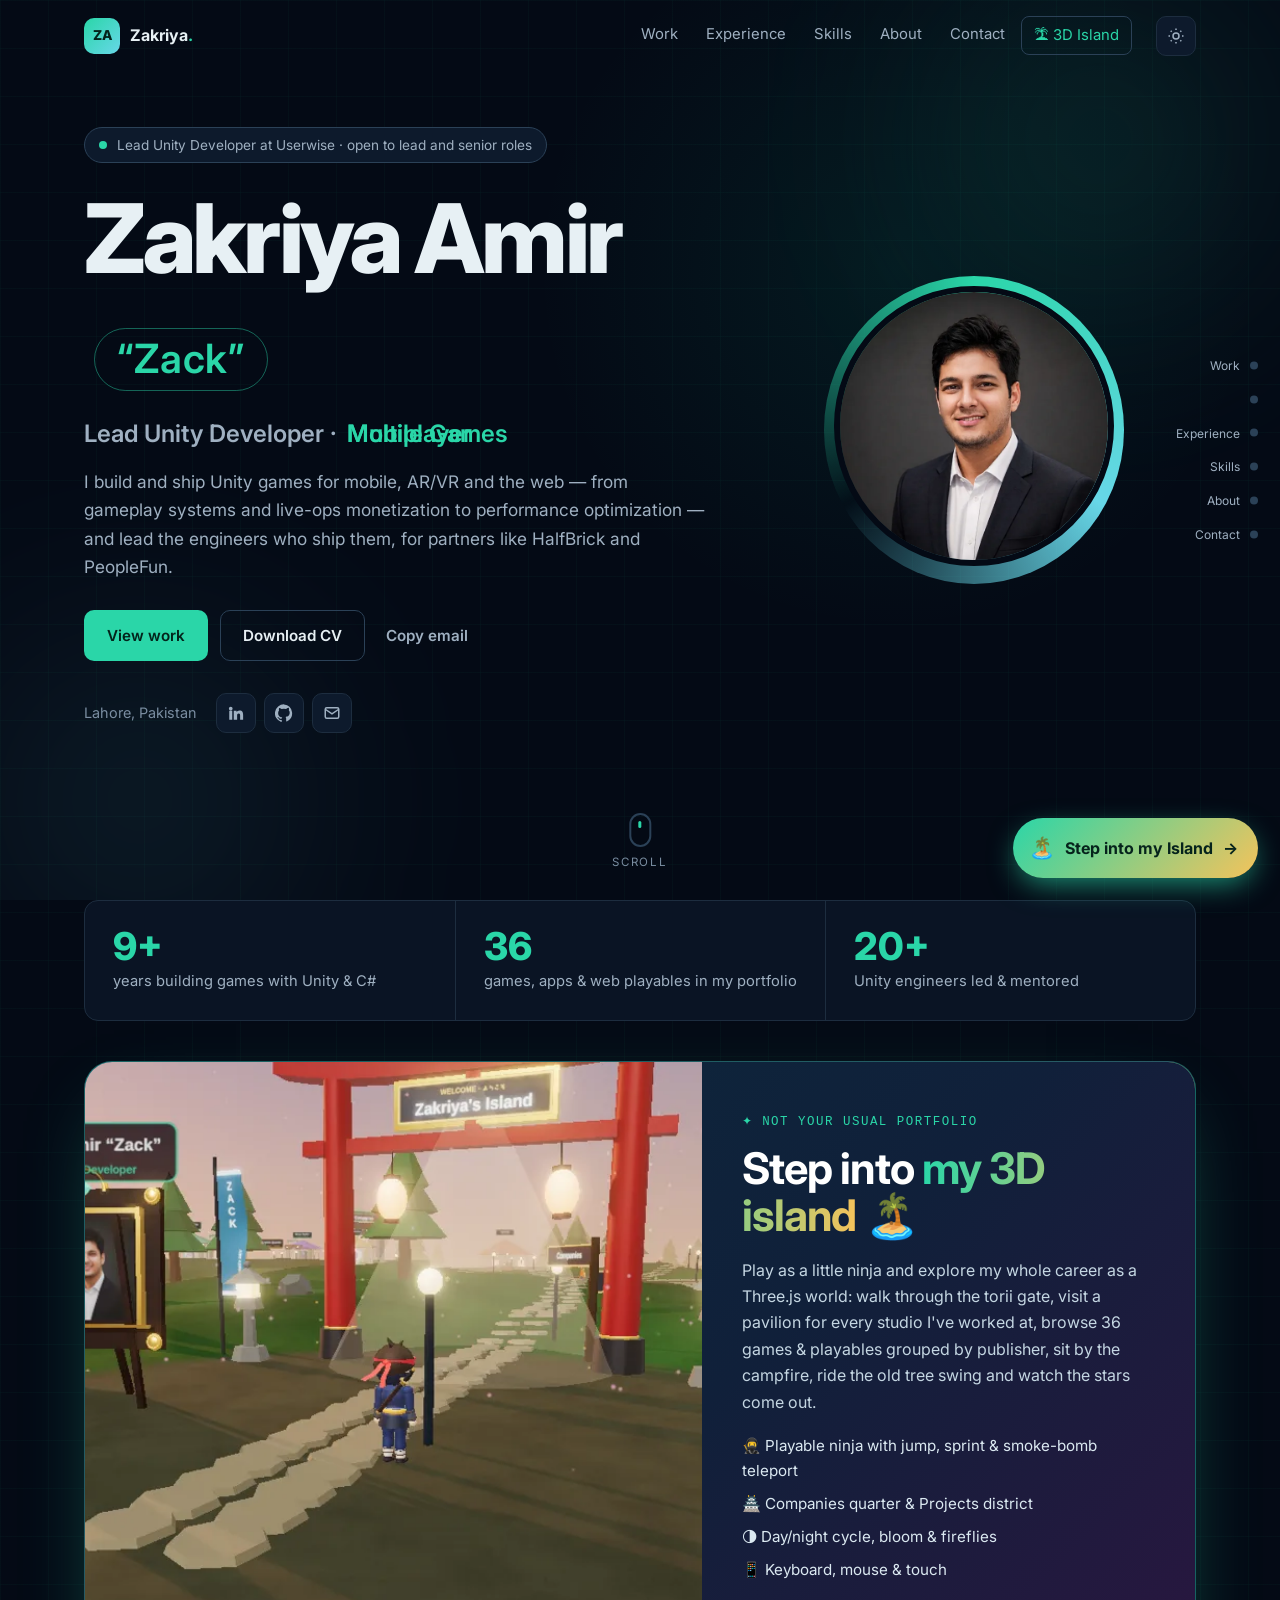
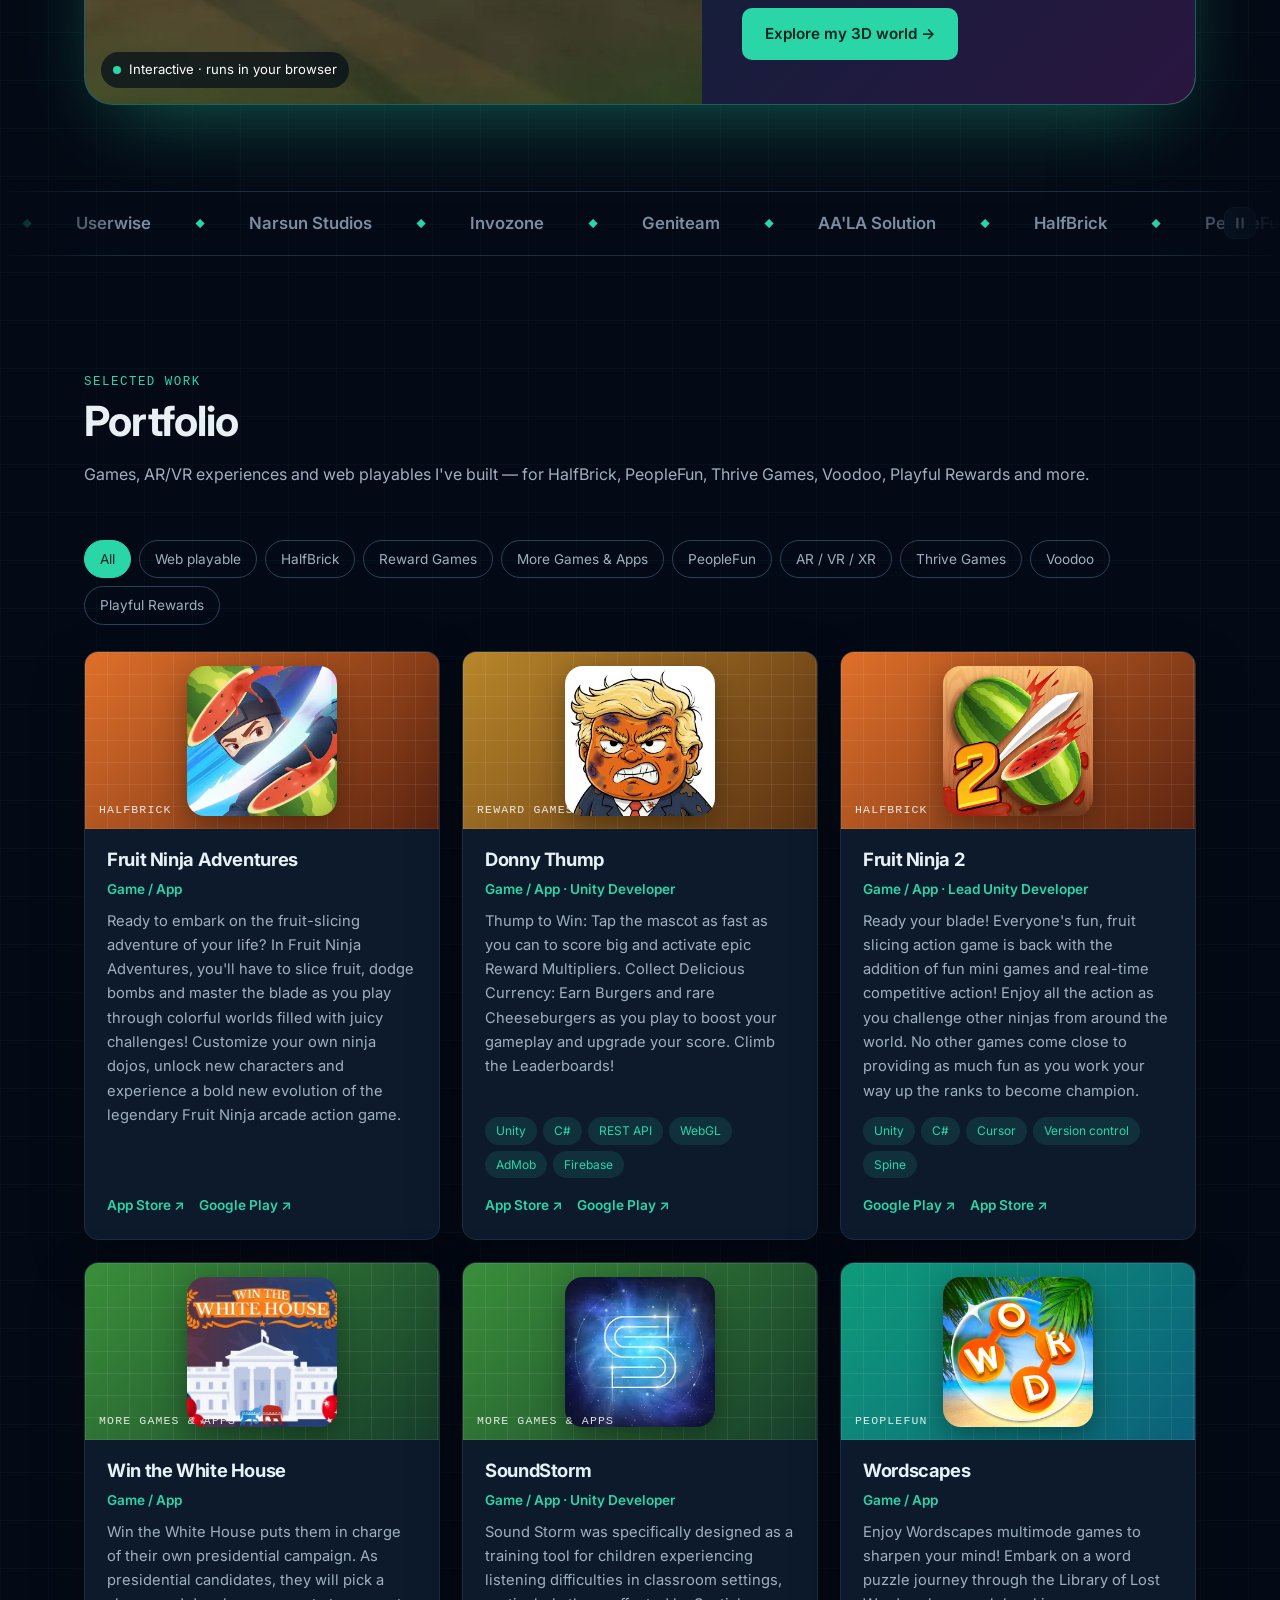
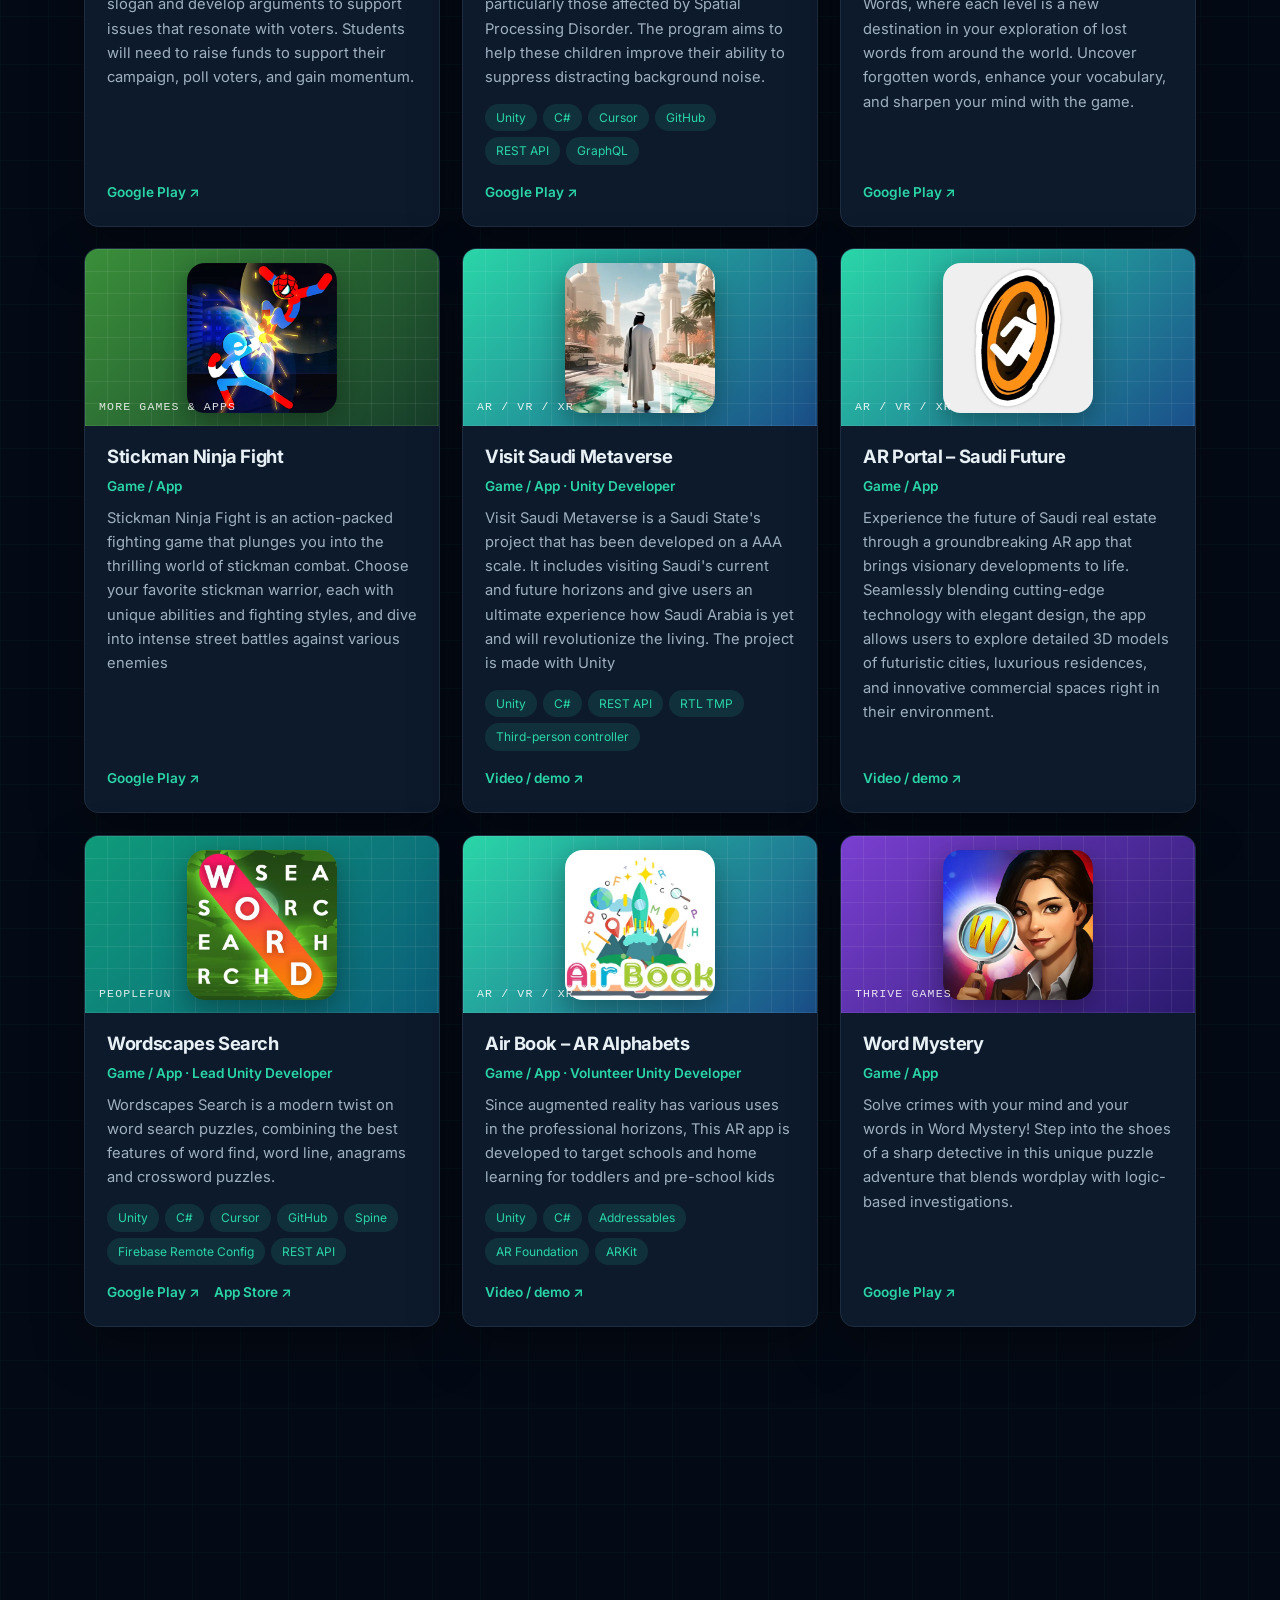
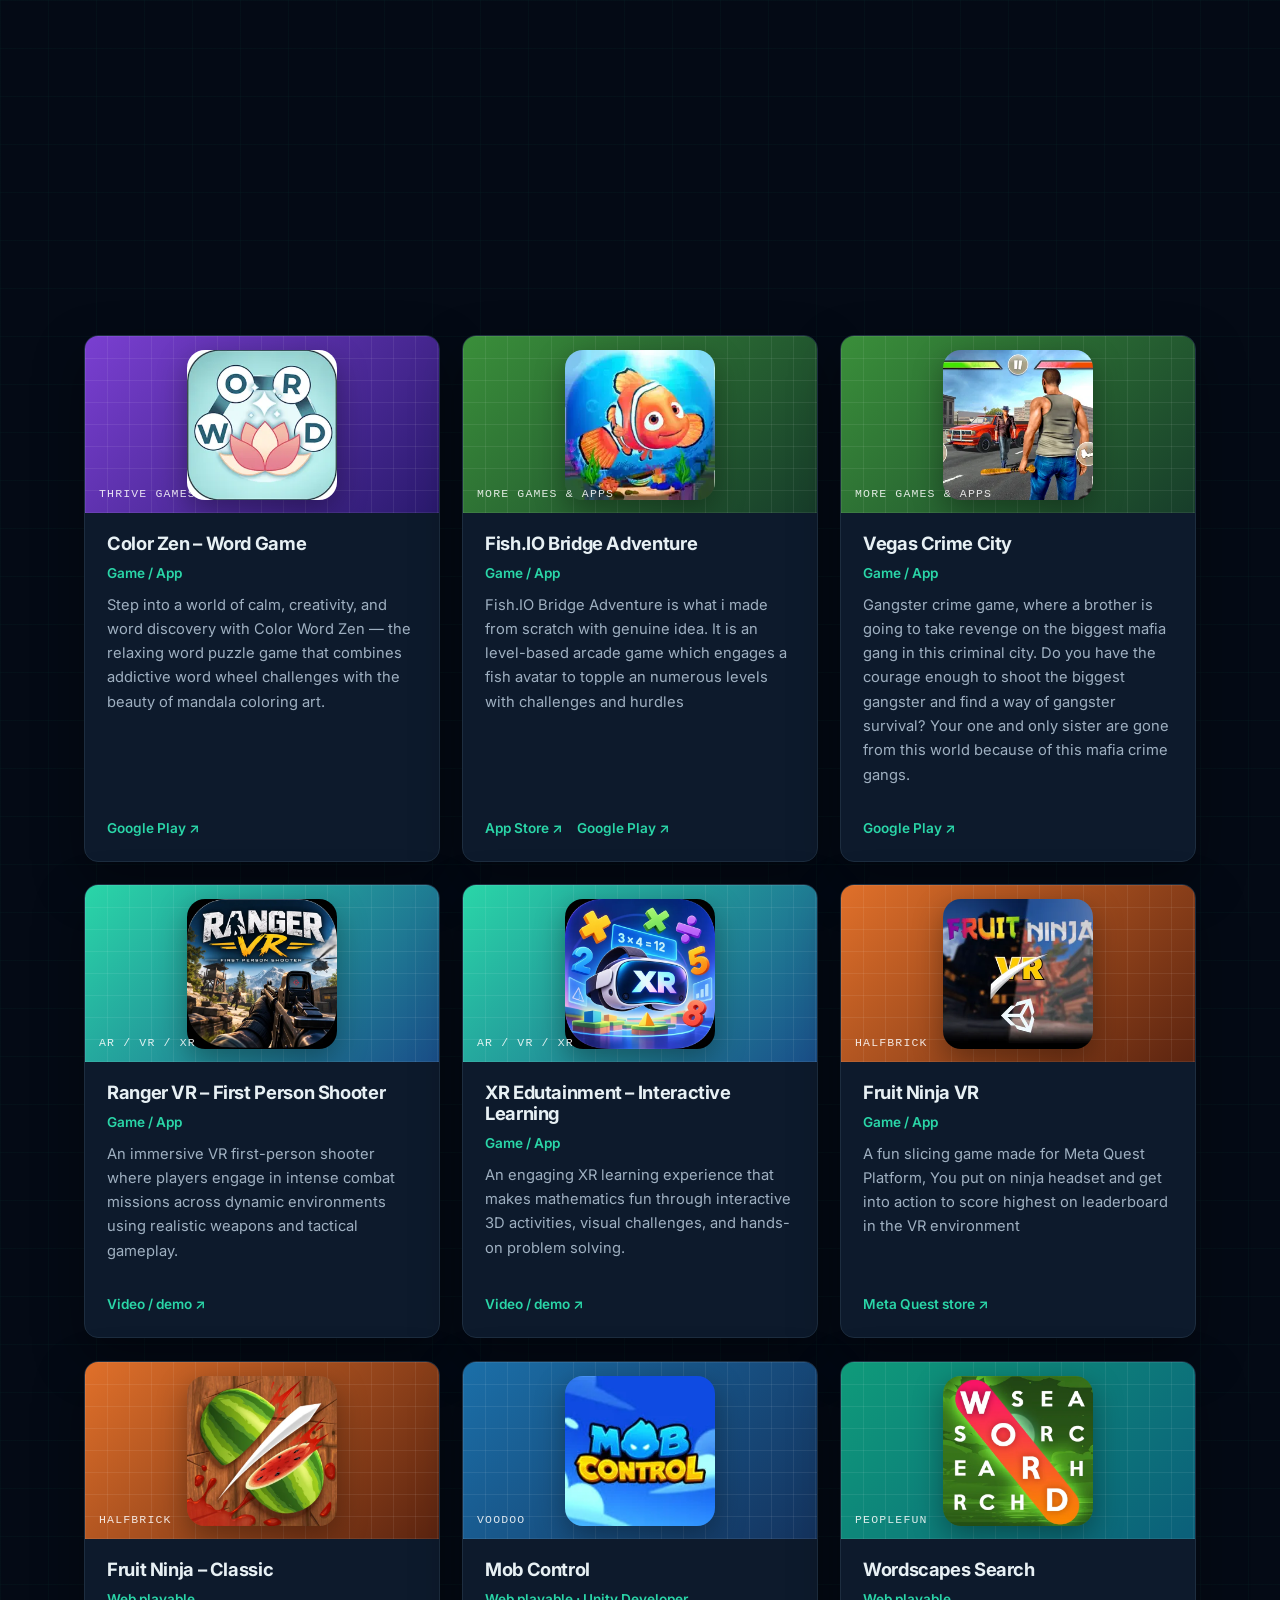
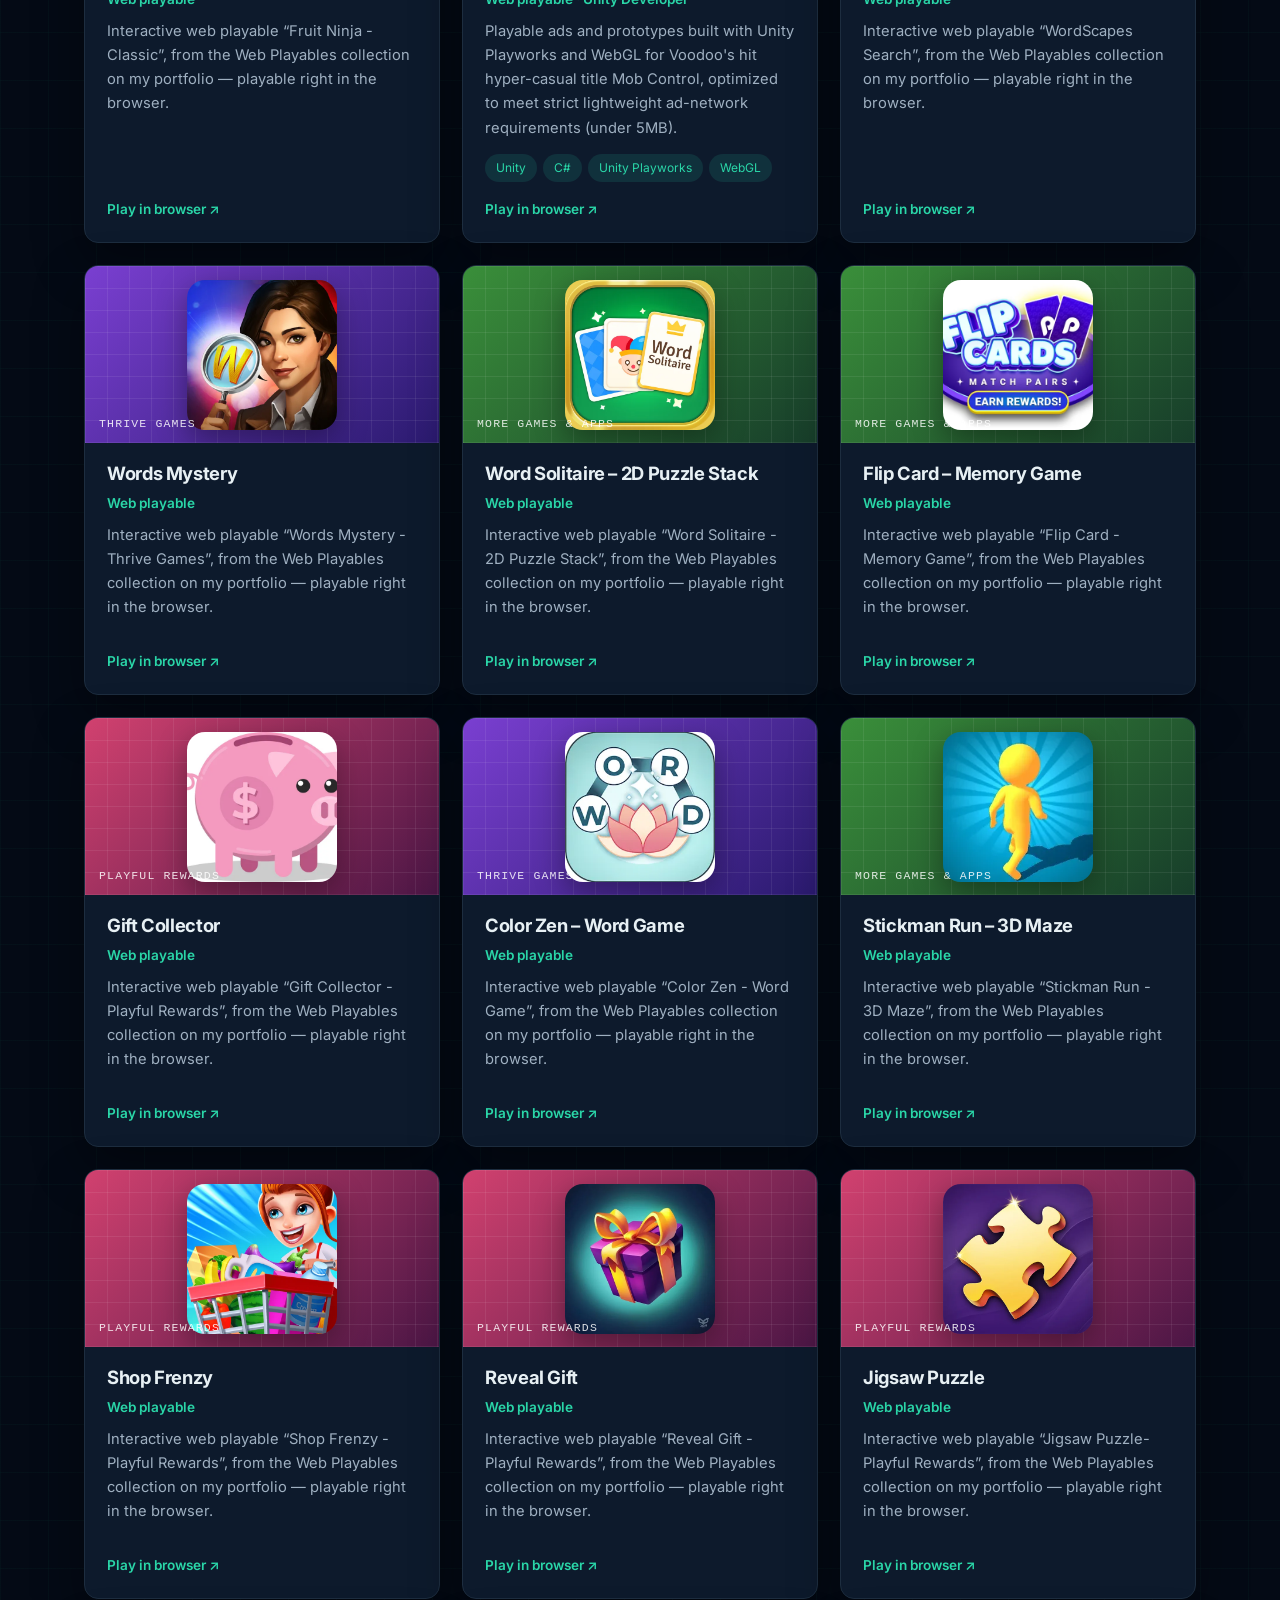
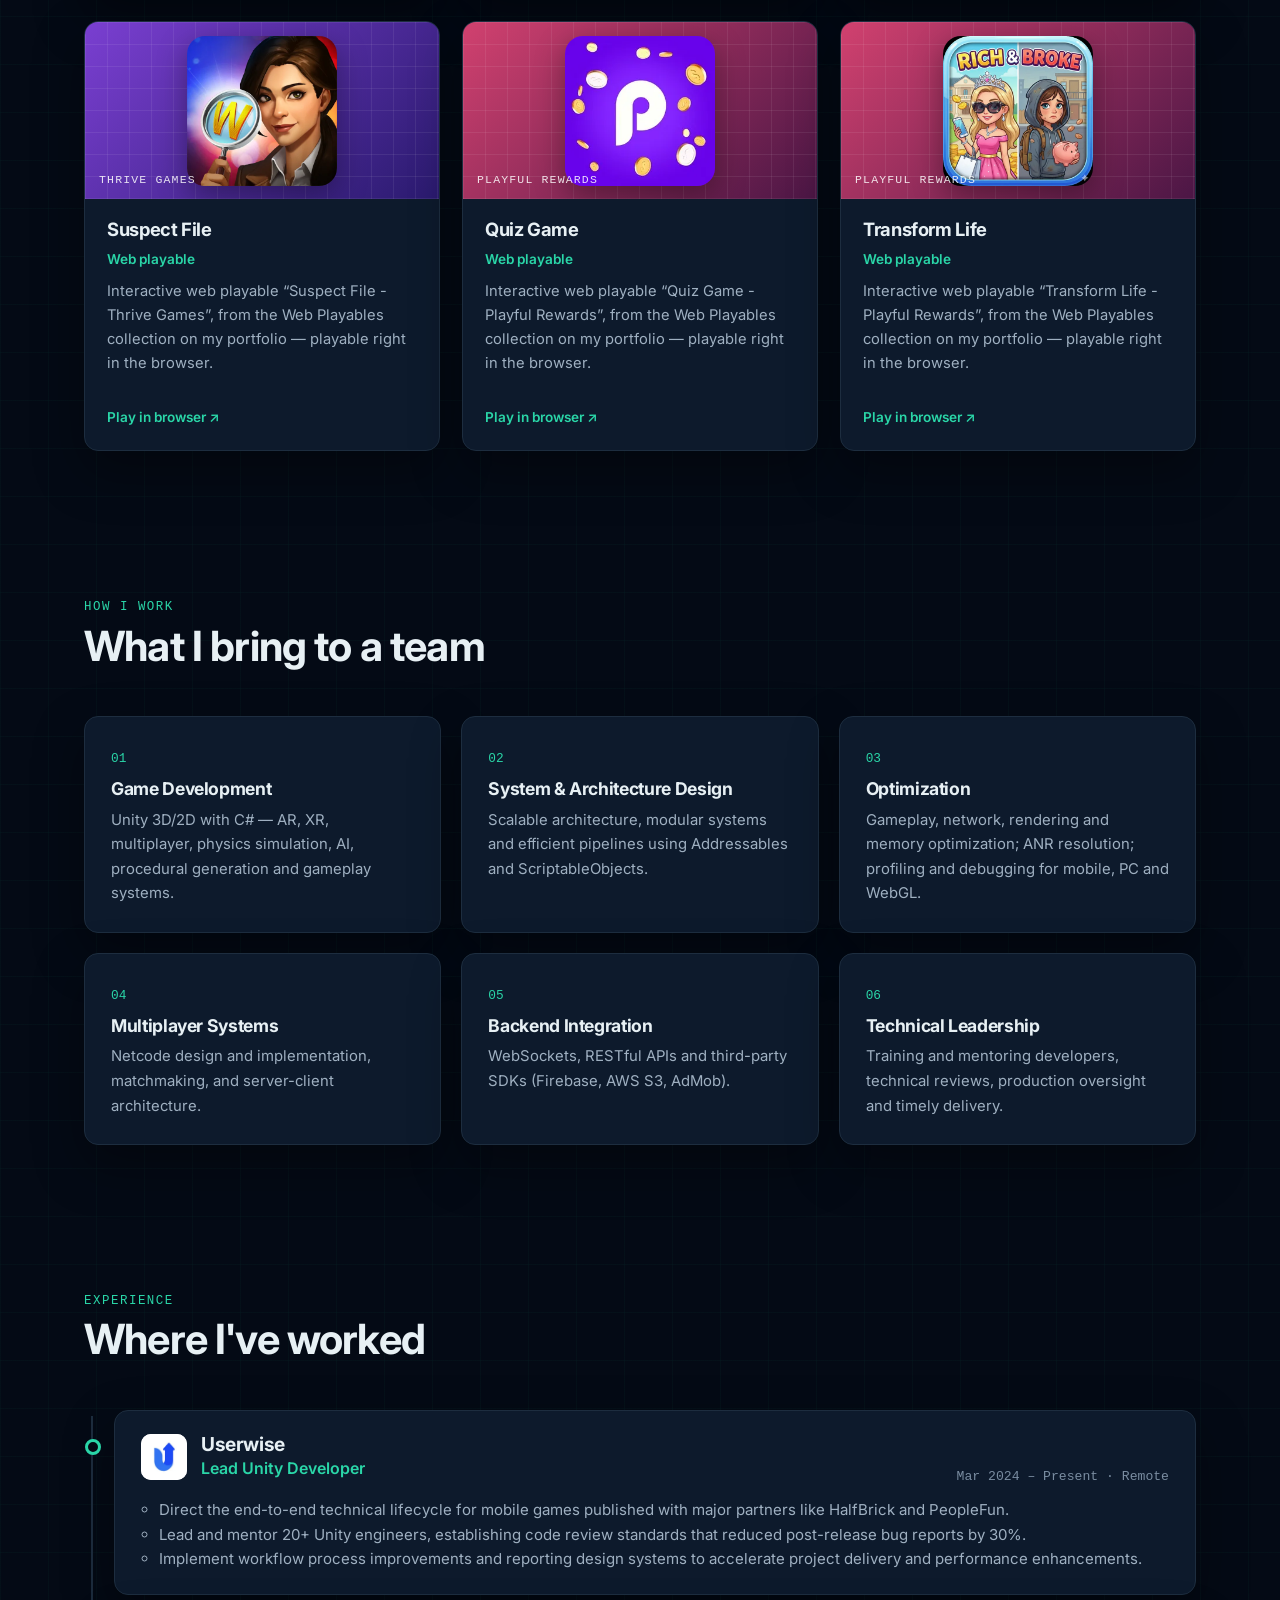
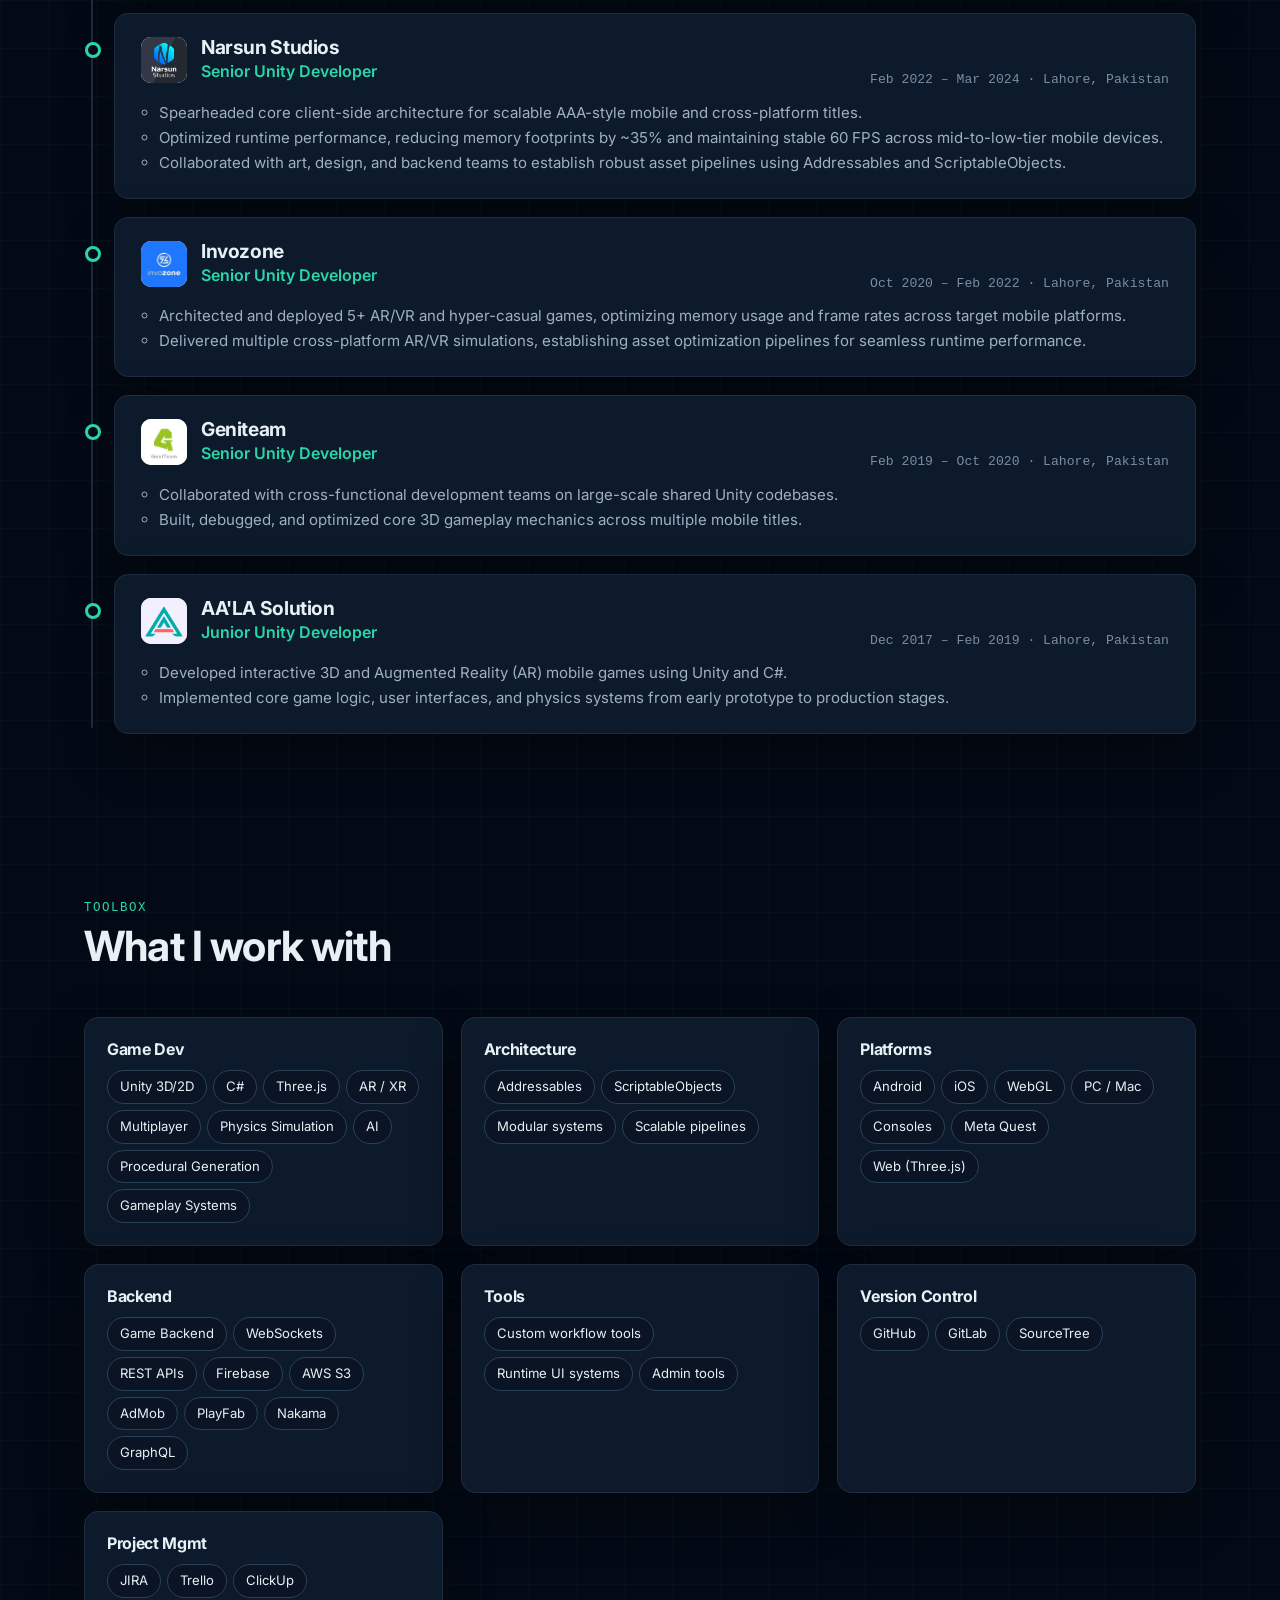
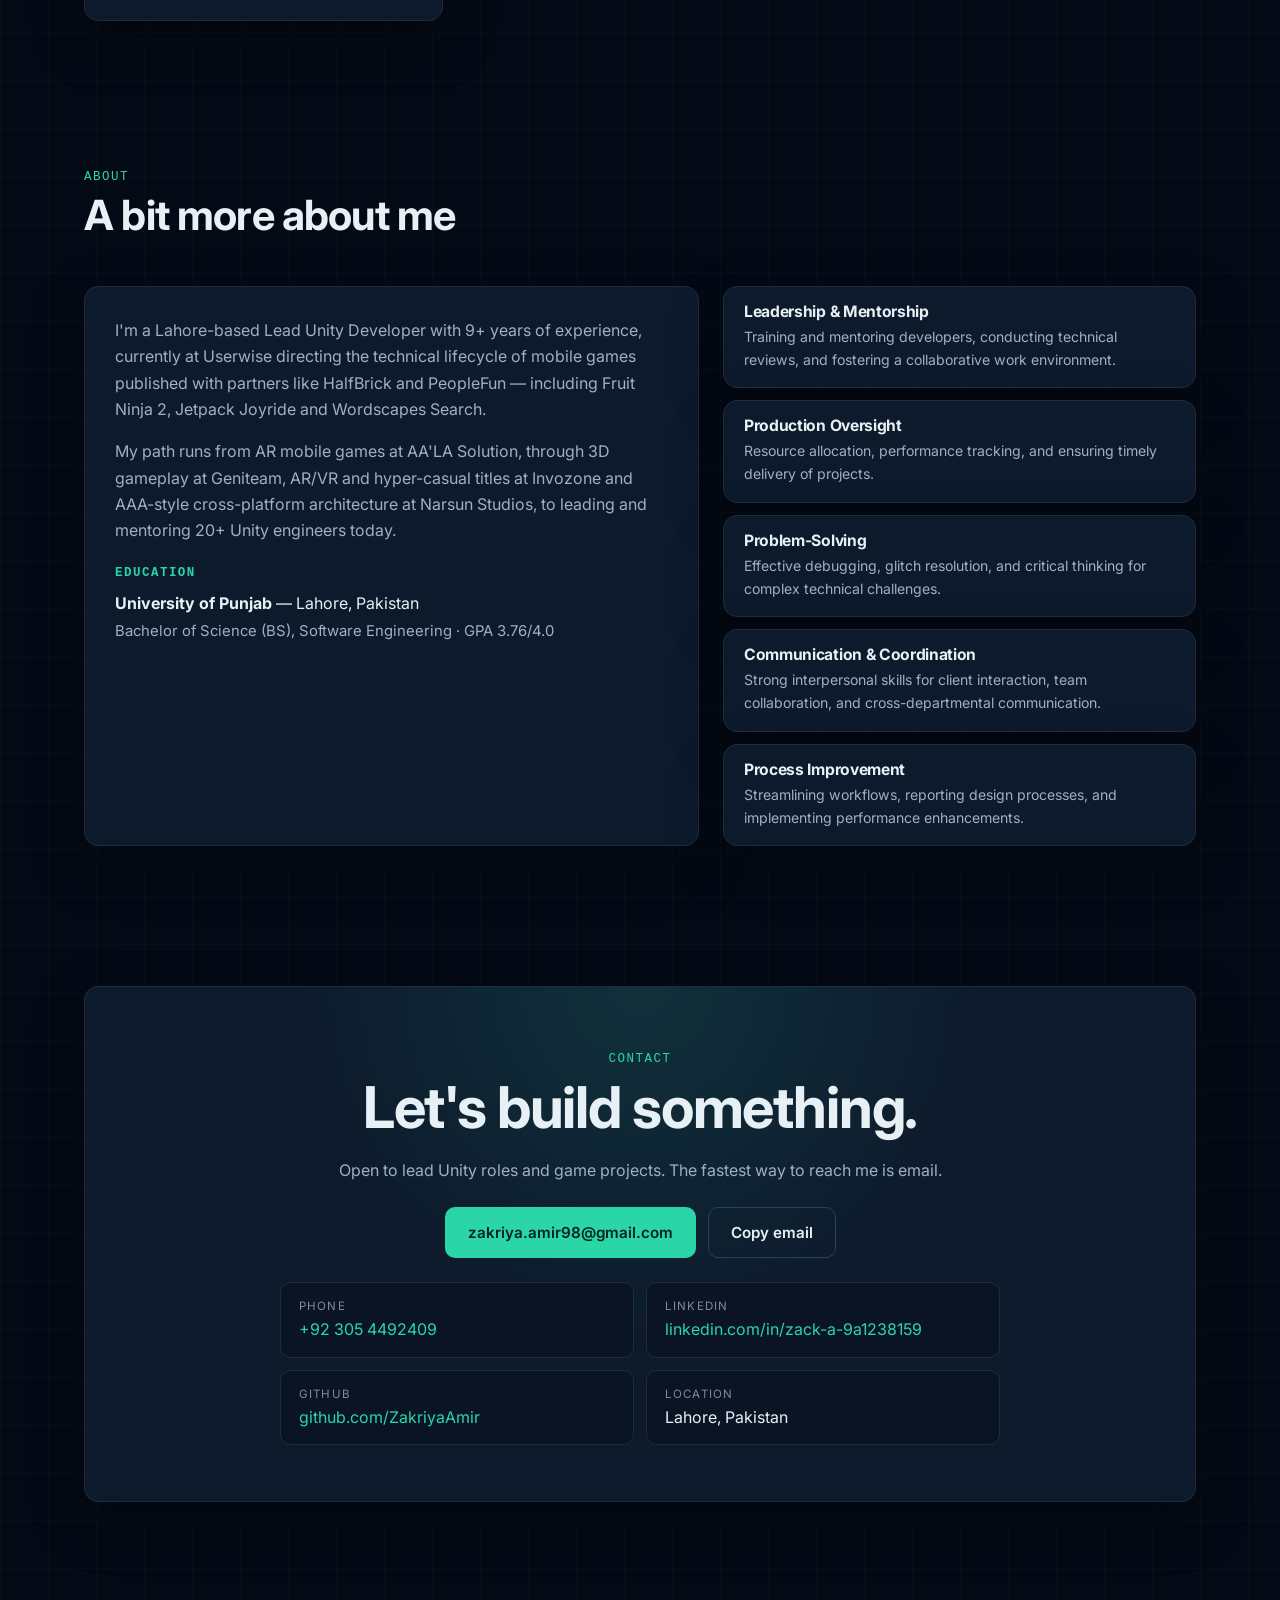
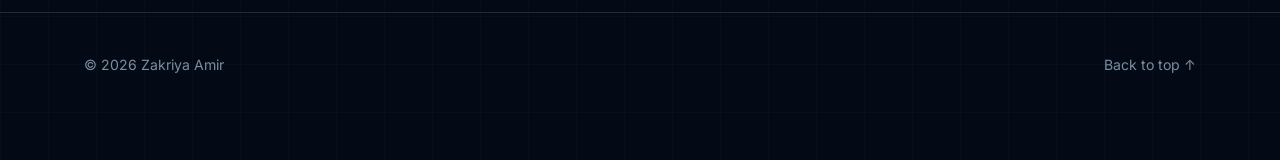
==== index.html @ a96f88ae "Deploy site build (a8aa41a)" ====
<!doctype html>
<html lang="en">
<head>
<meta charset="utf-8"><meta name="viewport" content="width=device-width,initial-scale=1">
<title>Zakriya Amir (Zack) — Lead Unity Developer</title>
<meta name="description" content="Zakriya Amir, Lahore-based Lead Unity Developer with 9+ years building mobile, AR/VR, multiplayer and WebGL games.">
<script>(function(){var t=localStorage.getItem('theme');if(t)document.documentElement.dataset.theme=t;})();</script>
<link rel="preconnect" href="https://fonts.googleapis.com"><link href="https://fonts.googleapis.com/css2?family=Inter:wght@400;500;600;700;800&display=swap" rel="stylesheet">
<link rel="stylesheet" href="css/style.css">
</head>
<body>
<header class="site-header" id="siteHeader">
 <div class="container header-inner">
  <a class="logo" href="#top"><span class="logo-mark">ZA</span><span class="logo-name">Zakriya<span class="logo-dot">.</span></span></a>
  <nav class="site-nav" id="siteNav">
   <a href="#work" data-section="work">Work</a><a href="#experience" data-section="experience">Experience</a><a href="#skills" data-section="skills">Skills</a><a href="#about" data-section="about">About</a><a href="#contact" data-section="contact">Contact</a><a href="world/" class="nav-world">🏝 3D Island</a>
  </nav>
  <div class="header-actions">
   <button class="icon-btn" id="themeToggle" aria-label="Switch light/dark theme"><svg class="icon-sun" viewBox="0 0 24 24" fill="none" stroke="currentColor" stroke-width="2"><circle cx="12" cy="12" r="4"/><path d="M12 2v2M12 20v2M4.9 4.9l1.4 1.4M17.7 17.7l1.4 1.4M2 12h2M20 12h2M4.9 19.1l1.4-1.4M17.7 6.3l1.4-1.4"/></svg><svg class="icon-moon" viewBox="0 0 24 24" fill="none" stroke="currentColor" stroke-width="2"><path d="M21 12.8A9 9 0 1 1 11.2 3a7 7 0 0 0 9.8 9.8z"/></svg></button>
   <button class="icon-btn nav-toggle" id="navToggle" aria-label="Open menu" aria-expanded="false"><svg viewBox="0 0 24 24" fill="none" stroke="currentColor" stroke-width="2"><path d="M4 7h16M4 12h16M4 17h16"/></svg></button>
  </div>
 </div>
 <div class="read-progress" id="readProgress"></div>
</header>

<nav class="section-rail" aria-label="Sections"><ol>
 <li><a href="#work"><span class="rail-label">Work</span></a></li><li><a href="#approach"><span class="rail-label">What I bring</span></a></li><li><a href="#experience"><span class="rail-label">Experience</span></a></li><li><a href="#skills"><span class="rail-label">Skills</span></a></li><li><a href="#about"><span class="rail-label">About</span></a></li><li><a href="#contact"><span class="rail-label">Contact</span></a></li>
</ol></nav>

<div class="announce" id="announce" hidden></div>
<main id="top">
<section class="hero" id="hero">
 <div class="hero-aurora"><span></span><span></span></div>
 <div class="container hero-grid">
  <div class="hero-copy">
   <span class="status enter" style="--i:0"><span class="status-dot"></span><span id="badgeText">Lead Unity Developer at Userwise · open to lead and senior roles</span></span>
   <h1><span class="word enter" style="--i:1">Zakriya</span> <span class="word enter" style="--i:2">Amir</span> <span class="aka enter" style="--i:3" title="Friends call me Zack">“Zack”</span></h1>
   <p class="headline enter" style="--i:3">Lead Unity Developer · <span class="rotator" id="rotator"><span>Mobile Games</span><span>AR / VR</span><span>Multiplayer</span><span>WebGL</span></span></p>
   <p class="tagline enter" style="--i:4">I build and ship Unity games for mobile, AR/VR and the web — from gameplay systems and live-ops monetization to performance optimization — and lead the engineers who ship them, for partners like HalfBrick and PeopleFun.</p>
   <div class="hero-actions enter" style="--i:5">
    <a class="btn btn-primary" href="#work">View work</a>
    <a class="btn btn-ghost" href="assets/Zakriya-Amir-Resume.pdf" target="_blank">Download CV</a>
    <button class="btn btn-link copy-btn" data-copy="zakriya.amir98@gmail.com"><span data-copy-label>Copy email</span></button>
   </div>
   <div class="hero-meta enter" style="--i:6">
    <span class="hero-loc">Lahore, Pakistan</span>
    <ul class="socials">
     <li><a class="icon-btn" href="https://www.linkedin.com/in/zack-a-9a1238159/" target="_blank" rel="noopener" aria-label="LinkedIn"><svg viewBox="0 0 24 24" fill="currentColor"><path d="M4.98 3.5a2.5 2.5 0 1 1 0 5 2.5 2.5 0 0 1 0-5zM3 9h4v12H3zM9 9h3.8v1.7h.1c.5-1 1.8-2 3.8-2 4 0 4.8 2.6 4.8 6V21h-4v-5.5c0-1.3 0-3-1.9-3s-2.1 1.4-2.1 2.9V21H9z"/></svg></a></li>
     <li><a class="icon-btn" href="https://github.com/ZakriyaAmir" target="_blank" rel="noopener" aria-label="GitHub"><svg viewBox="0 0 24 24" fill="currentColor"><path d="M12 .5a12 12 0 0 0-3.8 23.4c.6.1.8-.3.8-.6v-2c-3.3.7-4-1.6-4-1.6-.6-1.4-1.4-1.8-1.4-1.8-1-.7.1-.7.1-.7 1.2.1 1.8 1.2 1.8 1.2 1 1.8 2.8 1.3 3.5 1 .1-.8.4-1.3.7-1.6-2.7-.3-5.5-1.3-5.5-5.9 0-1.3.5-2.4 1.2-3.2-.1-.3-.5-1.5.1-3.2 0 0 1-.3 3.3 1.2a11.5 11.5 0 0 1 6 0C17.3 4.7 18.3 5 18.3 5c.7 1.7.2 2.9.1 3.2.8.8 1.2 1.9 1.2 3.2 0 4.6-2.8 5.6-5.5 5.9.4.4.8 1.1.8 2.2v3.3c0 .3.2.7.8.6A12 12 0 0 0 12 .5z"/></svg></a></li>
     <li><a class="icon-btn" href="mailto:zakriya.amir98@gmail.com" aria-label="Email"><svg viewBox="0 0 24 24" fill="none" stroke="currentColor" stroke-width="2"><rect x="3" y="5" width="18" height="14" rx="2"/><path d="m3 7 9 6 9-6"/></svg></a></li>
    </ul>
   </div>
  </div>
  <div class="hero-side enter" style="--i:2">
   <div class="avatar-wrap" id="avatarWrap">
    <img class="avatar" src="assets/img/profile.webp" alt="Portrait of Zakriya Amir" width="280" height="280" fetchpriority="high">
   </div>
  </div>
 </div>
 <a class="scroll-cue" href="#work"><span class="scroll-cue-mouse"><span></span></span><span class="scroll-cue-text">Scroll</span></a>
</section>

<div class="container"><ul class="proof reveal">
 <li class="proof-item"><strong data-count="9" data-suffix="+">9+</strong><span>years building games with Unity &amp; C#</span></li>
 <li class="proof-item"><strong data-count="36">36</strong><span>games, apps &amp; web playables in my portfolio</span></li>
 <li class="proof-item"><strong data-count="20" data-suffix="+">20+</strong><span>Unity engineers led &amp; mentored</span></li>
</ul></div>

<section class="section world-promo" id="island" data-sec="island">
 <div class="container">
  <a class="world-card reveal" href="world/" aria-label="Enter my interactive 3D island">
   <div class="world-media"><img src="assets/img/world-preview.webp" alt="The ninja standing in front of the grand torii gate on Zakriya's Island" loading="lazy"><span class="world-live"><span class="status-dot"></span>Interactive · runs in your browser</span></div>
   <div class="world-copy">
    <span class="kicker">✦ Not your usual portfolio</span>
    <h2>Step into <em>my 3D island</em> 🏝️</h2>
    <p>Play as a little ninja and explore my whole career as a Three.js world: walk through the torii gate, visit a pavilion for every studio I've worked at, browse 36 games &amp; playables grouped by publisher, sit by the campfire, ride the old tree swing and watch the stars come out.</p>
    <ul class="world-feats"><li>🥷 Playable ninja with jump, sprint &amp; smoke-bomb teleport</li><li>🏯 Companies quarter &amp; Projects district</li><li>🌗 Day/night cycle, bloom &amp; fireflies</li><li>📱 Keyboard, mouse &amp; touch</li></ul>
    <span class="btn btn-primary world-cta">Explore my 3D world →</span>
   </div>
  </a>
 </div>
</section>

<div class="marquee-wrap"><div class="marquee" id="marquee"><ul class="marquee-track" id="marqueeTrack"></ul><ul class="marquee-track" aria-hidden="true" id="marqueeTrack2"></ul></div>
 <button class="icon-btn marquee-toggle" id="marqueeToggle" aria-pressed="false" aria-label="Pause the moving list"><svg viewBox="0 0 24 24" fill="currentColor"><path d="M7 5h3v14H7zM14 5h3v14h-3z"/></svg></button></div>

<section class="section" id="work">
 <div class="container">
  <div class="section-head reveal"><div><span class="kicker">Selected work</span><h2>Portfolio</h2><p>Games, AR/VR experiences and web playables I've built — for HalfBrick, PeopleFun, Thrive Games, Voodoo, Playful Rewards and more.</p></div></div>
  <div class="filters reveal" id="filters"></div>
  <div class="project-grid" id="projectGrid"></div>
 </div>
</section>

<section class="section" id="approach">
 <div class="container">
  <div class="section-head reveal"><div><span class="kicker">How I work</span><h2>What I bring to a team</h2></div></div>
  <div class="approach-grid" id="approachGrid"></div>
 </div>
</section>

<section class="section" id="experience">
 <div class="container">
  <div class="section-head reveal"><div><span class="kicker">Experience</span><h2>Where I've worked</h2></div></div>
  <ol class="timeline" id="timeline"></ol>
 </div>
</section>

<section class="section" id="skills">
 <div class="container">
  <div class="section-head reveal"><div><span class="kicker">Toolbox</span><h2>What I work with</h2></div></div>
  <div class="skills-grid" id="skillsGrid"></div>
 </div>
</section>



<section class="section" id="about">
 <div class="container">
  <div class="section-head reveal"><div><span class="kicker">About</span><h2>A bit more about me</h2></div></div>
  <div class="about-grid">
   <div class="card about-card reveal">
    <p>I'm a Lahore-based Lead Unity Developer with 9+ years of experience, currently at Userwise directing the technical lifecycle of mobile games published with partners like HalfBrick and PeopleFun — including Fruit Ninja 2, Jetpack Joyride and Wordscapes Search.</p>
    <p>My path runs from AR mobile games at AA'LA Solution, through 3D gameplay at Geniteam, AR/VR and hyper-casual titles at Invozone and AAA-style cross-platform architecture at Narsun Studios, to leading and mentoring 20+ Unity engineers today.</p>
    <h3 class="kicker subhead">Education</h3>
    <div class="edu"><strong>University of Punjab</strong> — Lahore, Pakistan<br><span>Bachelor of Science (BS), Software Engineering · GPA 3.76/4.0</span></div>
   </div>
   <div class="soft-list" id="softList"></div>
  </div>
 </div>
</section>

<section class="section" id="contact">
 <div class="container">
  <div class="contact-card card reveal">
   <span class="kicker">Contact</span>
   <h2>Let's build something.</h2>
   <p>Open to lead Unity roles and game projects. The fastest way to reach me is email.</p>
   <div class="hero-actions">
    <a class="btn btn-primary" href="mailto:zakriya.amir98@gmail.com">zakriya.amir98@gmail.com</a>
    <button class="btn btn-ghost copy-btn" data-copy="zakriya.amir98@gmail.com"><span data-copy-label>Copy email</span></button>
   </div>
   <ul class="contact-list">
    <li><span>Phone</span><a href="tel:+923054492409">+92 305 4492409</a></li>
    <li><span>LinkedIn</span><a href="https://www.linkedin.com/in/zack-a-9a1238159/" target="_blank" rel="noopener">linkedin.com/in/zack-a-9a1238159</a></li>
    <li><span>GitHub</span><a href="https://github.com/ZakriyaAmir" target="_blank" rel="noopener">github.com/ZakriyaAmir</a></li>
    <li><span>Location</span><span>Lahore, Pakistan</span></li>
   </ul>
  </div>
 </div>
</section>
</main>
<footer class="site-footer"><div class="container"><span>© <span id="year"></span> Zakriya Amir</span><a href="#top">Back to top ↑</a></div></footer>
<div class="toast" id="toast" role="status"></div>
<a class="world-fab" id="worldFab" href="world/" aria-label="Step into my 3D island"><span class="fab-emoji" aria-hidden="true">🏝️</span><span class="fab-text">Step into my Island</span><span class="fab-arrow" aria-hidden="true">→</span></a>
<script src="js/data.js"></script><script src="js/analytics-config.js"></script><script src="js/site-config.js"></script><script src="js/main.js"></script>
<script src="js/track.js"></script>
</body></html>
---- css/style.css ----
:root{--bg:#040a15;--bg-raised:#0a1424;--surface:#0d1a2c;--border:#1d2d3f;--border-strong:#2b4157;--text:#e7f0f4;--text-dim:#9fb0c1;--text-faint:#7a8da1;--accent:#2ad6a8;--accent-strong:#10b98a;--accent-2:#67d7e8;--accent-ink:#03241b;--accent-soft:rgba(42,214,168,.12);--grid-line:rgba(30,216,164,.03);--glow-1:rgba(8,184,146,.09);--glow-2:rgba(0,141,182,.08);--shadow:0 20px 50px rgba(0,0,0,.35);--radius:14px;--max:1160px;--ease:cubic-bezier(.16,1,.3,1);color-scheme:dark}:root[data-theme=light]{--bg:#f6f8fb;--bg-raised:#fff;--surface:#fff;--border:#dbe3ec;--border-strong:#c3cfdc;--text:#0d1b2a;--text-dim:#44576b;--text-faint:#5b6c7e;--accent:#087a5c;--accent-strong:#06654c;--accent-2:#0b7f95;--accent-ink:#fff;--accent-soft:rgba(11,143,108,.1);--grid-line:rgba(13,27,42,.035);--glow-1:rgba(11,143,108,.07);--glow-2:rgba(11,127,149,.06);--shadow:0 16px 40px rgba(13,27,42,.08);color-scheme:light}*,*:before,*:after{box-sizing:border-box}html{scroll-behavior:smooth;scroll-padding-top:90px}body{margin:0;background:var(--bg);color:var(--text);font-family:Inter,ui-sans-serif,system-ui,-apple-system,Segoe UI,Roboto,sans-serif;font-size:16px;line-height:1.65;overflow-x:hidden;background-image:linear-gradient(var(--grid-line) 1px,transparent 1px),linear-gradient(90deg,var(--grid-line) 1px,transparent 1px);background-size:48px 48px}a{color:inherit}button{font:inherit;cursor:pointer}.container{max-width:var(--max);margin:0 auto;padding:0 24px}h1,h2,h3{line-height:1.15;margin:0;letter-spacing:-.02em}h2{font-size:clamp(1.8rem,3.5vw,2.6rem);margin:.3rem 0 .6rem}.kicker{font-family:ui-monospace,SFMono-Regular,Consolas,monospace;font-size:.78rem;letter-spacing:.12em;text-transform:uppercase;color:var(--accent)}.muted,.section-head p{color:var(--text-dim)}.site-header{position:fixed;inset:0 0 auto;z-index:50;height:72px;display:flex;align-items:center;transition:height .3s,background .3s,border-color .3s;border-bottom:1px solid transparent}.site-header.scrolled{height:58px;background:color-mix(in srgb,var(--bg) 82%,transparent);backdrop-filter:blur(12px);border-color:var(--border)}.header-inner{display:flex;align-items:center;gap:24px;width:100%}.logo{display:flex;align-items:center;gap:10px;text-decoration:none;font-weight:700}.logo-mark{display:grid;place-items:center;width:36px;height:36px;border-radius:10px;background:linear-gradient(135deg,var(--accent),var(--accent-2));color:var(--accent-ink);font-size:.85rem;font-weight:800}.logo-dot{color:var(--accent)}.site-nav{display:flex;gap:4px;margin-left:auto}.site-nav a{text-decoration:none;color:var(--text-dim);padding:6px 12px;border-radius:8px;font-size:.93rem;transition:color .16s,background .16s}.site-nav a:hover,.site-nav a.active{color:var(--text);background:var(--accent-soft)}.site-nav a.nav-world{color:var(--accent);border:1px solid var(--border-strong)}.header-actions{display:flex;gap:8px}.icon-btn{display:inline-grid;place-items:center;width:40px;height:40px;border-radius:10px;border:1px solid var(--border);background:var(--surface);color:var(--text-dim);transition:all .16s}.icon-btn:hover{color:var(--accent);border-color:var(--accent);transform:translateY(-2px)}.icon-btn svg{width:18px;height:18px}.icon-moon{display:none}:root[data-theme=light] .icon-sun{display:none}:root[data-theme=light] .icon-moon{display:block}.nav-toggle{display:none}.read-progress{position:absolute;left:0;bottom:-1px;height:2px;width:0;background:linear-gradient(90deg,var(--accent),var(--accent-2))}.section-rail{position:fixed;right:22px;top:50%;transform:translateY(-50%);z-index:40}.section-rail ol{list-style:none;margin:0;padding:0;display:flex;flex-direction:column;gap:14px}.section-rail a{display:flex;align-items:center;justify-content:flex-end;gap:10px;text-decoration:none}.section-rail a:after{content:"";width:8px;height:8px;border-radius:50%;background:var(--border-strong);transition:all .3s}.section-rail a.active:after{background:var(--accent);transform:scale(1.5);box-shadow:0 0 12px var(--accent)}.rail-label{font-size:.75rem;color:var(--text-dim);opacity:0;transform:translate(6px);transition:all .3s}.section-rail a:hover .rail-label,.section-rail a.active .rail-label{opacity:1;transform:none}.hero{position:relative;min-height:100vh;display:flex;align-items:center;padding:120px 0 80px;overflow:hidden}.hero:before{content:"";position:absolute;inset:0;background:radial-gradient(600px circle at var(--mx,70%) var(--my,30%),var(--glow-1),transparent 60%);pointer-events:none}.hero-aurora span{position:absolute;width:520px;height:520px;border-radius:50%;filter:blur(90px);opacity:.55;animation:drift 18s ease-in-out infinite alternate}.hero-aurora span:first-child{background:var(--glow-1);top:-120px;right:-80px;background:radial-gradient(circle,rgba(42,214,168,.25),transparent 70%)}.hero-aurora span:last-child{bottom:-160px;left:-120px;background:radial-gradient(circle,rgba(103,215,232,.2),transparent 70%);animation-delay:-9s}@keyframes drift{to{transform:translate(60px,40px) scale(1.15)}}.hero-grid{position:relative;display:grid;grid-template-columns:1.4fr 1fr;gap:48px;align-items:center;width:100%}.status{display:inline-flex;align-items:center;gap:10px;padding:6px 14px;border:1px solid var(--border-strong);border-radius:99px;font-size:.85rem;color:var(--text-dim);background:var(--surface)}.status-dot{width:8px;height:8px;border-radius:50%;background:var(--accent);box-shadow:0 0 0 0 var(--accent);animation:pulse 2s infinite}@keyframes pulse{70%{box-shadow:0 0 0 10px transparent}to{box-shadow:0 0 0 0 transparent}}.hero h1{font-size:clamp(3rem,8vw,6rem);font-weight:800;margin:20px 0 10px;letter-spacing:-.04em}.word{display:inline-block}.word:last-child{background:linear-gradient(90deg,var(--accent),var(--accent-2));-webkit-background-clip:text;background-clip:text;color:transparent}.headline{font-size:clamp(1.15rem,2.2vw,1.5rem);font-weight:600;color:var(--text-dim);margin:0 0 14px;display:flex;gap:.4em;flex-wrap:wrap}.rotator{display:inline-grid;color:var(--accent)}.rotator span{grid-area:1/1;opacity:0;transform:translateY(60%);transition:all .5s var(--ease)}.rotator span.on{opacity:1;transform:none}.rotator span.out{opacity:0;transform:translateY(-60%)}.tagline{max-width:58ch;color:var(--text-dim);font-size:1.08rem;margin:0 0 28px}.hero-actions{display:flex;flex-wrap:wrap;gap:12px;align-items:center}.btn{display:inline-flex;align-items:center;gap:8px;padding:12px 22px;border-radius:10px;font-weight:600;text-decoration:none;border:1px solid transparent;transition:all .2s var(--ease);font-size:.95rem;background:none;color:var(--text)}.btn-primary{background:var(--accent);color:var(--accent-ink)}.btn-primary:hover{background:var(--accent-strong);transform:translateY(-2px);box-shadow:0 10px 30px var(--accent-soft)}.btn-ghost{border-color:var(--border-strong)}.btn-ghost:hover{border-color:var(--accent);color:var(--accent);transform:translateY(-2px)}.btn-link{color:var(--text-dim);padding:12px 8px}.btn-link:hover{color:var(--accent)}.hero-meta{display:flex;align-items:center;gap:20px;margin-top:32px;flex-wrap:wrap;color:var(--text-faint);font-size:.9rem}.socials{display:flex;gap:8px;list-style:none;margin:0;padding:0}.hero-side{display:flex;justify-content:center}.avatar-wrap{position:relative;padding:10px;border-radius:50%;background:conic-gradient(from 0deg,var(--accent),var(--accent-2),transparent,var(--accent));animation:spin 12s linear infinite}.avatar{width:280px;height:280px;border-radius:50%;object-fit:cover;border:6px solid var(--bg);animation:spin 12s linear infinite reverse}.avatar-placeholder{display:grid;place-content:center;text-align:center;background:var(--surface);color:var(--accent);font-size:4rem;font-weight:800}.avatar-placeholder small{font-size:.75rem;font-weight:500;color:var(--text-faint);letter-spacing:.08em;text-transform:uppercase}@keyframes spin{to{transform:rotate(360deg)}}.scroll-cue{position:absolute;left:50%;bottom:28px;transform:translate(-50%);display:flex;flex-direction:column;align-items:center;gap:6px;text-decoration:none;color:var(--text-faint);font-size:.72rem;text-transform:uppercase;letter-spacing:.15em}.scroll-cue-mouse{width:22px;height:34px;border:2px solid var(--border-strong);border-radius:12px;display:flex;justify-content:center;padding-top:6px}.scroll-cue-mouse span{width:3px;height:7px;border-radius:2px;background:var(--accent);animation:wheel 1.6s infinite}@keyframes wheel{to{transform:translateY(10px);opacity:0}}.enter{opacity:0;transform:translateY(24px);animation:in .7s var(--ease) forwards;animation-delay:calc(var(--i)*90ms + .1s)}@keyframes in{to{opacity:1;transform:none}}.reveal{opacity:0;transform:translateY(28px);transition:opacity .64s var(--ease),transform .64s var(--ease);transition-delay:var(--d,0ms)}.reveal.in{opacity:1;transform:none}@media (prefers-reduced-motion:reduce){*{animation:none!important;transition:none!important}.enter,.reveal{opacity:1;transform:none}}.proof{list-style:none;margin:0 auto;padding:0;display:grid;grid-template-columns:repeat(3,1fr);border:1px solid var(--border);border-radius:var(--radius);background:var(--bg-raised);overflow:hidden}.proof-item{padding:26px 28px;display:flex;flex-direction:column;gap:4px}.proof-item+.proof-item{border-left:1px solid var(--border)}.proof-item strong{font-size:2.4rem;font-weight:800;color:var(--accent);line-height:1}.proof-item span{color:var(--text-dim);font-size:.92rem}.marquee-wrap{position:relative;margin:56px 0 0;border-block:1px solid var(--border);padding:18px 0;-webkit-mask:linear-gradient(90deg,transparent,#000 10%,#000 90%,transparent)}.marquee{display:flex;overflow:hidden}.marquee-track{display:flex;gap:44px;list-style:none;margin:0;padding:0 22px;flex-shrink:0;animation:marq 40s linear infinite;white-space:nowrap}.marquee-track li{color:var(--text-faint);font-weight:600;font-size:1.05rem}.marquee-track li:before{content:"\25c6";color:var(--accent);font-size:.6rem;margin-right:44px;vertical-align:middle}.marquee:hover .marquee-track,.marquee.paused .marquee-track{animation-play-state:paused}@keyframes marq{to{transform:translate(-100%)}}.marquee-toggle{position:absolute;right:24px;top:50%;transform:translateY(-50%);width:32px;height:32px}.section{padding:110px 0 30px}.section-head{display:flex;justify-content:space-between;align-items:flex-end;margin-bottom:36px;gap:20px}.card{background:var(--surface);border:1px solid var(--border);border-radius:var(--radius);box-shadow:var(--shadow)}.filters{display:flex;flex-wrap:wrap;gap:8px;margin-bottom:26px}.filter{padding:7px 15px;border-radius:99px;border:1px solid var(--border-strong);background:transparent;color:var(--text-dim);font-size:.85rem;transition:all .2s}.filter.on,.filter:hover{background:var(--accent);color:var(--accent-ink);border-color:var(--accent)}.project-grid{display:grid;grid-template-columns:repeat(3,1fr);gap:22px}.project-card{display:flex;flex-direction:column;overflow:hidden;transition:transform .3s var(--ease),border-color .3s,opacity .3s;transform-style:preserve-3d;will-change:transform}.project-card:hover{border-color:var(--accent)}.project-card.hide{display:none}.project-media{aspect-ratio:16/8;position:relative;overflow:hidden;background:linear-gradient(135deg,var(--h1),var(--h2));display:grid;place-items:center}.project-media:after{content:"";position:absolute;inset:0;background-image:linear-gradient(rgba(255,255,255,.07) 1px,transparent 1px),linear-gradient(90deg,rgba(255,255,255,.07) 1px,transparent 1px);background-size:22px 22px}.art-glyph{font-size:2.6rem;font-weight:800;color:#ffffffe6;z-index:1;text-shadow:0 4px 20px rgba(0,0,0,.3)}.art-label{position:absolute;left:14px;bottom:10px;font-size:.72rem;letter-spacing:.1em;text-transform:uppercase;color:#ffffffd9;z-index:1;font-family:ui-monospace,monospace}.project-body{padding:20px 22px 22px;display:flex;flex-direction:column;gap:8px;flex:1}.project-body h3{font-size:1.15rem}.project-body .role{color:var(--accent);font-size:.85rem;font-weight:600}.project-body .summary{color:var(--text-dim);font-size:.92rem;margin:0;flex:1}.chips{display:flex;flex-wrap:wrap;gap:6px;list-style:none;margin:6px 0 0;padding:0}.chip{font-size:.75rem;padding:3px 10px;border-radius:99px;background:var(--accent-soft);color:var(--accent);border:1px solid transparent}.links{display:flex;flex-wrap:wrap;gap:14px;margin-top:8px}.links a{font-size:.85rem;font-weight:600;color:var(--accent);text-decoration:none}.links a:hover{text-decoration:underline}.approach-grid{display:grid;grid-template-columns:repeat(3,1fr);gap:20px}.approach-card{padding:26px}.approach-card .num{font-family:ui-monospace,monospace;color:var(--accent);font-size:.8rem}.approach-card h3{margin:10px 0 8px;font-size:1.1rem}.approach-card p{margin:0;color:var(--text-dim);font-size:.93rem}.timeline{list-style:none;margin:0;padding:0 0 0 30px;position:relative}.timeline:before{content:"";position:absolute;left:7px;top:6px;bottom:6px;width:2px;background:var(--border)}.timeline .line-fill{position:absolute;left:7px;top:6px;width:2px;height:0;background:linear-gradient(var(--accent),var(--accent-2));transition:height .2s}.job{position:relative;padding:22px 26px;margin-bottom:18px}.job:before{content:"";position:absolute;left:-30px;top:28px;width:16px;height:16px;border-radius:50%;background:var(--bg);border:3px solid var(--accent)}.job-top{display:flex;justify-content:space-between;gap:12px;flex-wrap:wrap;align-items:baseline}.job h3{font-size:1.2rem}.job .r{color:var(--accent);font-weight:600}.job .p{font-family:ui-monospace,monospace;font-size:.82rem;color:var(--text-faint)}.job ul{margin:10px 0 0;padding-left:18px;color:var(--text-dim);font-size:.94rem}.skills-grid{display:grid;grid-template-columns:repeat(auto-fill,minmax(320px,1fr));gap:18px}.skill-group{padding:22px}.skill-group h3{font-size:1rem;margin-bottom:12px}.skill-group .chip{font-size:.82rem;padding:5px 12px;background:var(--bg-raised);color:var(--text);border-color:var(--border-strong);transition:all .2s}.skill-group .chip:hover{border-color:var(--accent);color:var(--accent)}.island-teaser{display:grid;grid-template-columns:1.2fr 1fr;align-items:center;gap:30px;padding:40px;text-decoration:none;overflow:hidden;transition:transform .3s var(--ease),border-color .3s}.island-teaser:hover{border-color:var(--accent);transform:translateY(-4px)}.island-art{width:100%;height:auto}.ia-sun{fill:#f5c35b}.ia-wave-1{fill:var(--accent-2);opacity:.5}.ia-wave-2{fill:var(--accent-2);opacity:.25}.ia-land{fill:var(--accent)}.ia-tree{fill:none;stroke:var(--text);stroke-width:4;stroke-linecap:round}.ia-wave{animation:wave 4s ease-in-out infinite alternate}@keyframes wave{to{transform:translate(-14px)}}.about-grid{display:grid;grid-template-columns:1.3fr 1fr;gap:24px}.about-card{padding:30px}.about-card p{color:var(--text-dim);margin-top:0}.subhead{display:block;margin:22px 0 10px}.edu span{color:var(--text-dim);font-size:.93rem}.soft-list{display:flex;flex-direction:column;gap:12px}.soft{padding:16px 20px}.soft h3{font-size:.98rem;margin-bottom:4px}.soft p{margin:0;color:var(--text-dim);font-size:.88rem}.contact-card{padding:56px;text-align:center;background:radial-gradient(500px circle at 50% 0,var(--accent-soft),transparent 70%),var(--surface)}.contact-card h2{font-size:clamp(2.2rem,5vw,3.6rem)}.contact-card p{color:var(--text-dim)}.contact-card .hero-actions{justify-content:center;margin:24px 0}.contact-list{list-style:none;padding:0;margin:20px auto 0;display:grid;grid-template-columns:repeat(2,1fr);gap:12px;max-width:720px;text-align:left}.contact-list li{display:flex;flex-direction:column;padding:14px 18px;border:1px solid var(--border);border-radius:10px;background:var(--bg-raised)}.contact-list span:first-child{font-size:.72rem;text-transform:uppercase;letter-spacing:.1em;color:var(--text-faint)}.contact-list a{text-decoration:none;color:var(--accent);word-break:break-all}.site-footer{padding:40px 0;margin-top:80px;border-top:1px solid var(--border);color:var(--text-faint);font-size:.88rem}.site-footer .container{display:flex;justify-content:space-between}.site-footer a{text-decoration:none}.toast{position:fixed;left:50%;bottom:28px;transform:translate(-50%,40px);opacity:0;background:var(--accent);color:var(--accent-ink);padding:10px 20px;border-radius:10px;font-weight:600;transition:all .3s var(--ease);z-index:99;pointer-events:none}.toast.show{opacity:1;transform:translate(-50%)}@media (max-width:960px){.project-grid,.approach-grid{grid-template-columns:repeat(2,1fr)}.section-rail{display:none}.about-grid{grid-template-columns:1fr}}@media (max-width:760px){.nav-toggle{display:inline-grid}.site-nav{position:fixed;top:58px;left:0;right:0;flex-direction:column;background:var(--bg-raised);border-bottom:1px solid var(--border);padding:12px 24px;transform:translateY(-120%);transition:transform .3s var(--ease)}.site-nav.open{transform:none}.site-nav a{padding:12px}.header-actions{margin-left:auto}.hero-grid{grid-template-columns:1fr;text-align:left}.hero-side{order:-1;justify-content:flex-start}.avatar{width:150px;height:150px}.avatar-placeholder{font-size:2.4rem}.proof{grid-template-columns:1fr}.proof-item+.proof-item{border-left:0;border-top:1px solid var(--border)}.project-grid,.approach-grid,.contact-list,.island-teaser{grid-template-columns:1fr}.contact-card,.island-teaser{padding:30px 22px}.section{padding:80px 0 20px}.scroll-cue{display:none}}.project-media.has-img img{position:relative;z-index:1;width:min(46%,150px);height:auto;aspect-ratio:1;object-fit:cover;border-radius:18px;box-shadow:0 10px 30px #00000059;transition:transform .4s var(--ease)}.project-card:hover .project-media.has-img img{transform:scale(1.06) rotate(-2deg)}.job-id{display:flex;gap:14px;align-items:center}.job-logo{width:46px;height:46px;border-radius:10px;object-fit:cover;background:#fff}.aka{display:inline-block;font-size:.42em;font-weight:600;letter-spacing:.02em;color:var(--accent);vertical-align:middle;margin-left:.25em;padding:.18em .55em;border:1px solid color-mix(in srgb,var(--accent) 45%,transparent);border-radius:999px;transform:translateY(-.35em)}.world-promo{padding-top:40px}.world-card{display:grid;grid-template-columns:1.25fr 1fr;gap:0;border-radius:28px;overflow:hidden;text-decoration:none;color:inherit;position:relative;background:linear-gradient(135deg,#0b2a3c,#10203a 55%,#2a1640);border:1px solid rgba(42,214,168,.35);box-shadow:0 30px 80px -30px #2ad6a873;transition:transform .4s var(--ease),box-shadow .4s}.world-card:hover{transform:translateY(-6px);box-shadow:0 40px 90px -30px #2ad6a8b3}.world-card:after{content:"";position:absolute;inset:-1px;border-radius:inherit;padding:1px;background:conic-gradient(from var(--wa,0deg),#2ad6a8,#f5c35b,#ff5f8f,#3b8fe0,#2ad6a8);-webkit-mask:linear-gradient(#000 0 0) content-box,linear-gradient(#000 0 0);-webkit-mask-composite:xor;mask-composite:exclude;animation:wspin 6s linear infinite;pointer-events:none;opacity:.8}@property --wa{syntax:"<angle>";inherits:false;initial-value:0deg}@keyframes wspin{to{--wa:360deg}}.world-media{position:relative;min-height:340px;overflow:hidden}.world-media img{position:absolute;inset:0;width:100%;height:100%;object-fit:cover;transform:scale(1.04);transition:transform 1.2s var(--ease)}.world-card:hover .world-media img{transform:scale(1.1)}.world-live{position:absolute;left:16px;bottom:16px;display:flex;gap:8px;align-items:center;background:#050e1ab8;backdrop-filter:blur(6px);color:#fff;font-size:.82rem;padding:7px 12px;border-radius:999px}.world-copy{padding:44px 40px;color:#eaf6f3}.world-copy h2{font-size:clamp(1.9rem,3.4vw,2.8rem);line-height:1.08;margin:.3em 0 .4em;color:#fff}.world-copy h2 em{font-style:normal;background:linear-gradient(90deg,#2ad6a8,#f5c35b);-webkit-background-clip:text;background-clip:text;color:transparent}.world-copy p{color:#c4d6e2}.world-feats{list-style:none;padding:0;margin:18px 0 26px;display:grid;gap:8px;font-size:.95rem;color:#dbe9f1}.world-cta{box-shadow:0 0 #2ad6a899;animation:fabpulse 2.2s infinite}.world-fab{position:fixed;right:22px;bottom:22px;z-index:60;display:flex;align-items:center;gap:10px;padding:13px 20px 13px 16px;border-radius:999px;text-decoration:none;font-weight:700;color:#06231c;background:linear-gradient(135deg,#2ad6a8,#f5c35b);box-shadow:0 10px 30px -6px #2ad6a8b3;animation:fabpulse 2.2s infinite;transition:transform .25s var(--ease),opacity .3s}.world-fab:hover{transform:translateY(-3px) scale(1.04)}.world-fab .fab-emoji{font-size:1.3rem;display:inline-block;animation:fabbob 2.4s ease-in-out infinite}.world-fab .fab-arrow{transition:transform .25s}.world-fab:hover .fab-arrow{transform:translate(4px)}.world-fab.away{opacity:0;pointer-events:none;transform:translateY(20px)}@keyframes fabpulse{0%{box-shadow:0 10px 30px -6px #2ad6a8b3,0 0 #2ad6a88c}70%{box-shadow:0 10px 30px -6px #2ad6a8b3,0 0 0 16px #2ad6a800}to{box-shadow:0 10px 30px -6px #2ad6a8b3,0 0 #2ad6a800}}@keyframes fabbob{0%,to{transform:translateY(0) rotate(0)}50%{transform:translateY(-3px) rotate(-8deg)}}@media (prefers-reduced-motion:reduce){.world-fab,.world-cta,.world-fab .fab-emoji,.world-card:after{animation:none}}.site-footer{padding-bottom:90px}.announce{position:relative;z-index:5;margin-top:72px;text-align:center;padding:10px 16px;background:linear-gradient(90deg,#2ad6a8,#3b8fe0);color:#04161a;font-weight:600;font-size:.95rem}.announce+main .hero{padding-top:40px}@media (max-width:820px){.world-card{grid-template-columns:1fr}.world-media{min-height:220px}.world-copy{padding:28px 22px}.world-fab{right:12px;bottom:12px;padding:11px 14px}.world-fab .fab-text{font-size:.9rem}}@media (max-width:380px){.world-fab .fab-text{display:none}.world-fab{padding:12px}}.job-logo{object-fit:contain}.project-card.featured{border-color:var(--accent);box-shadow:0 0 0 1px var(--accent),0 20px 50px -25px var(--accent)}.project-card.featured .art-label:after{content:" \b7  \2605  Featured"}[hidden]{display:none!important}
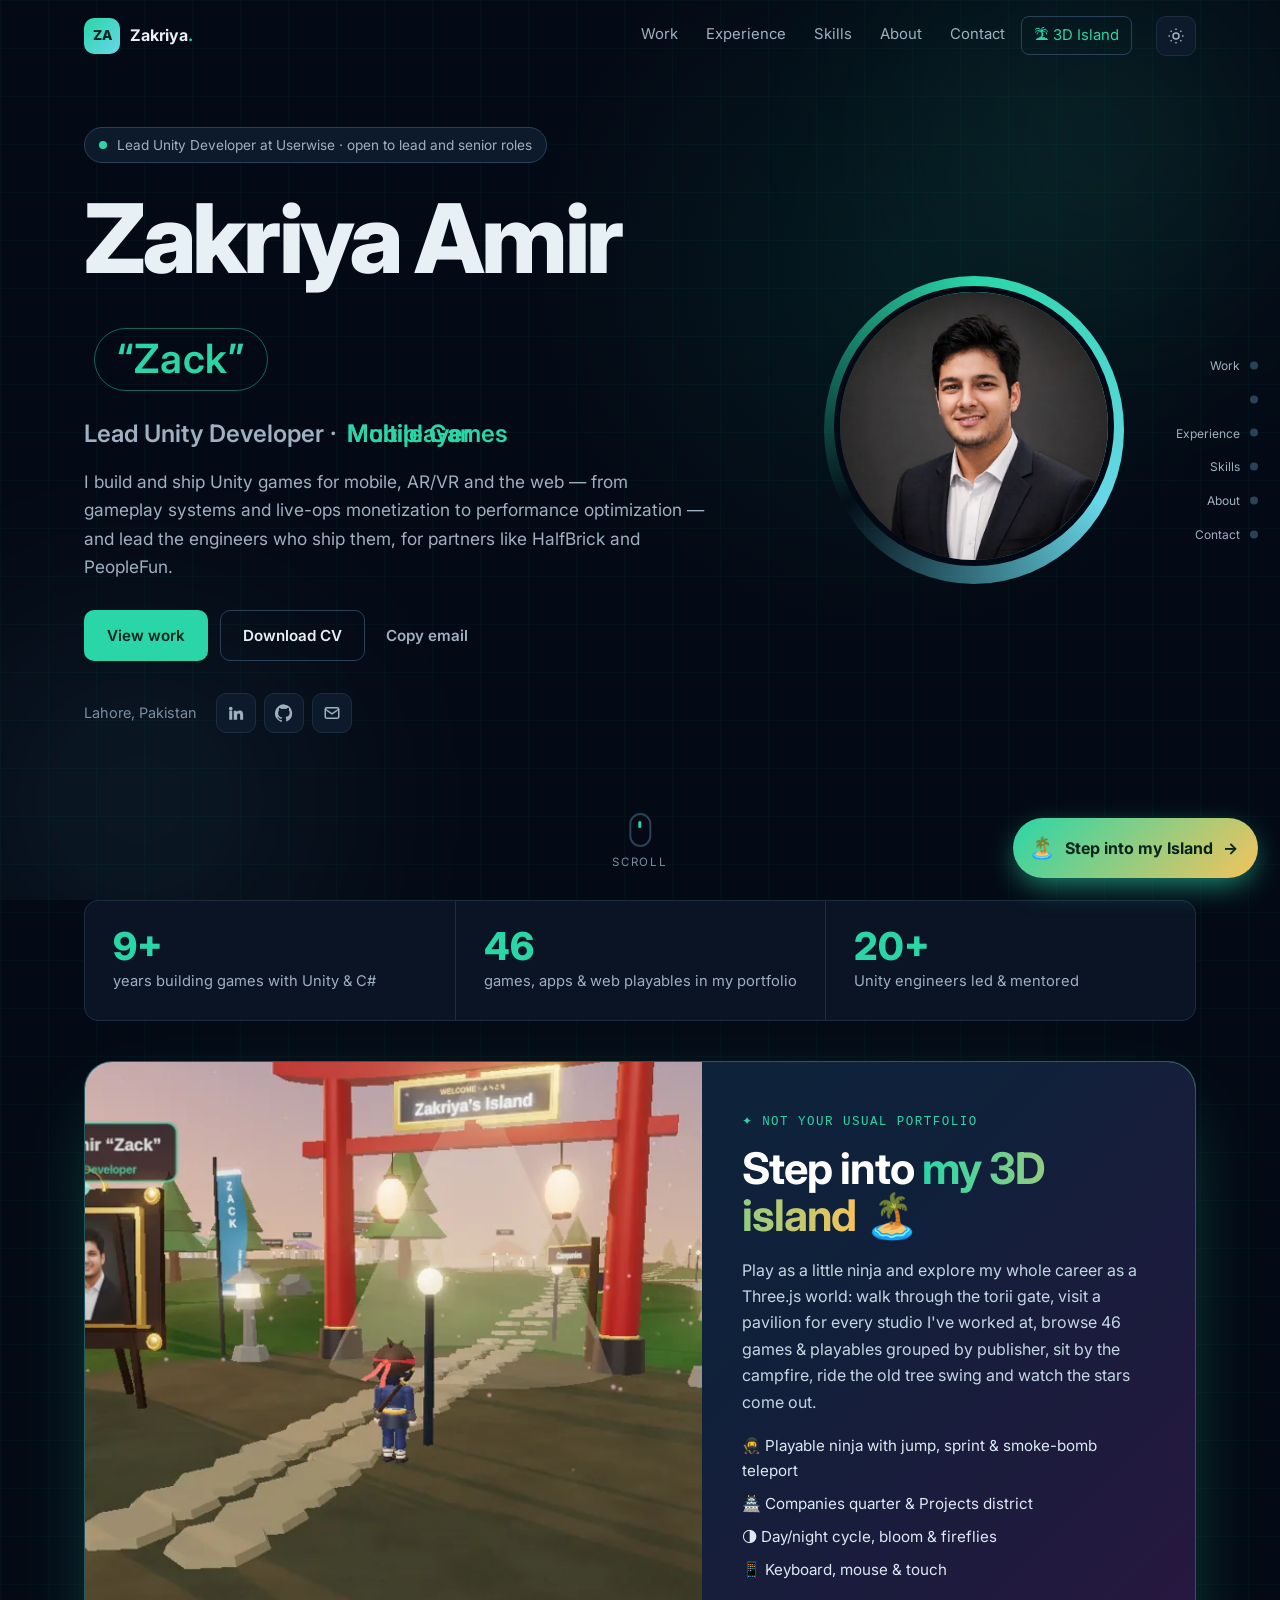
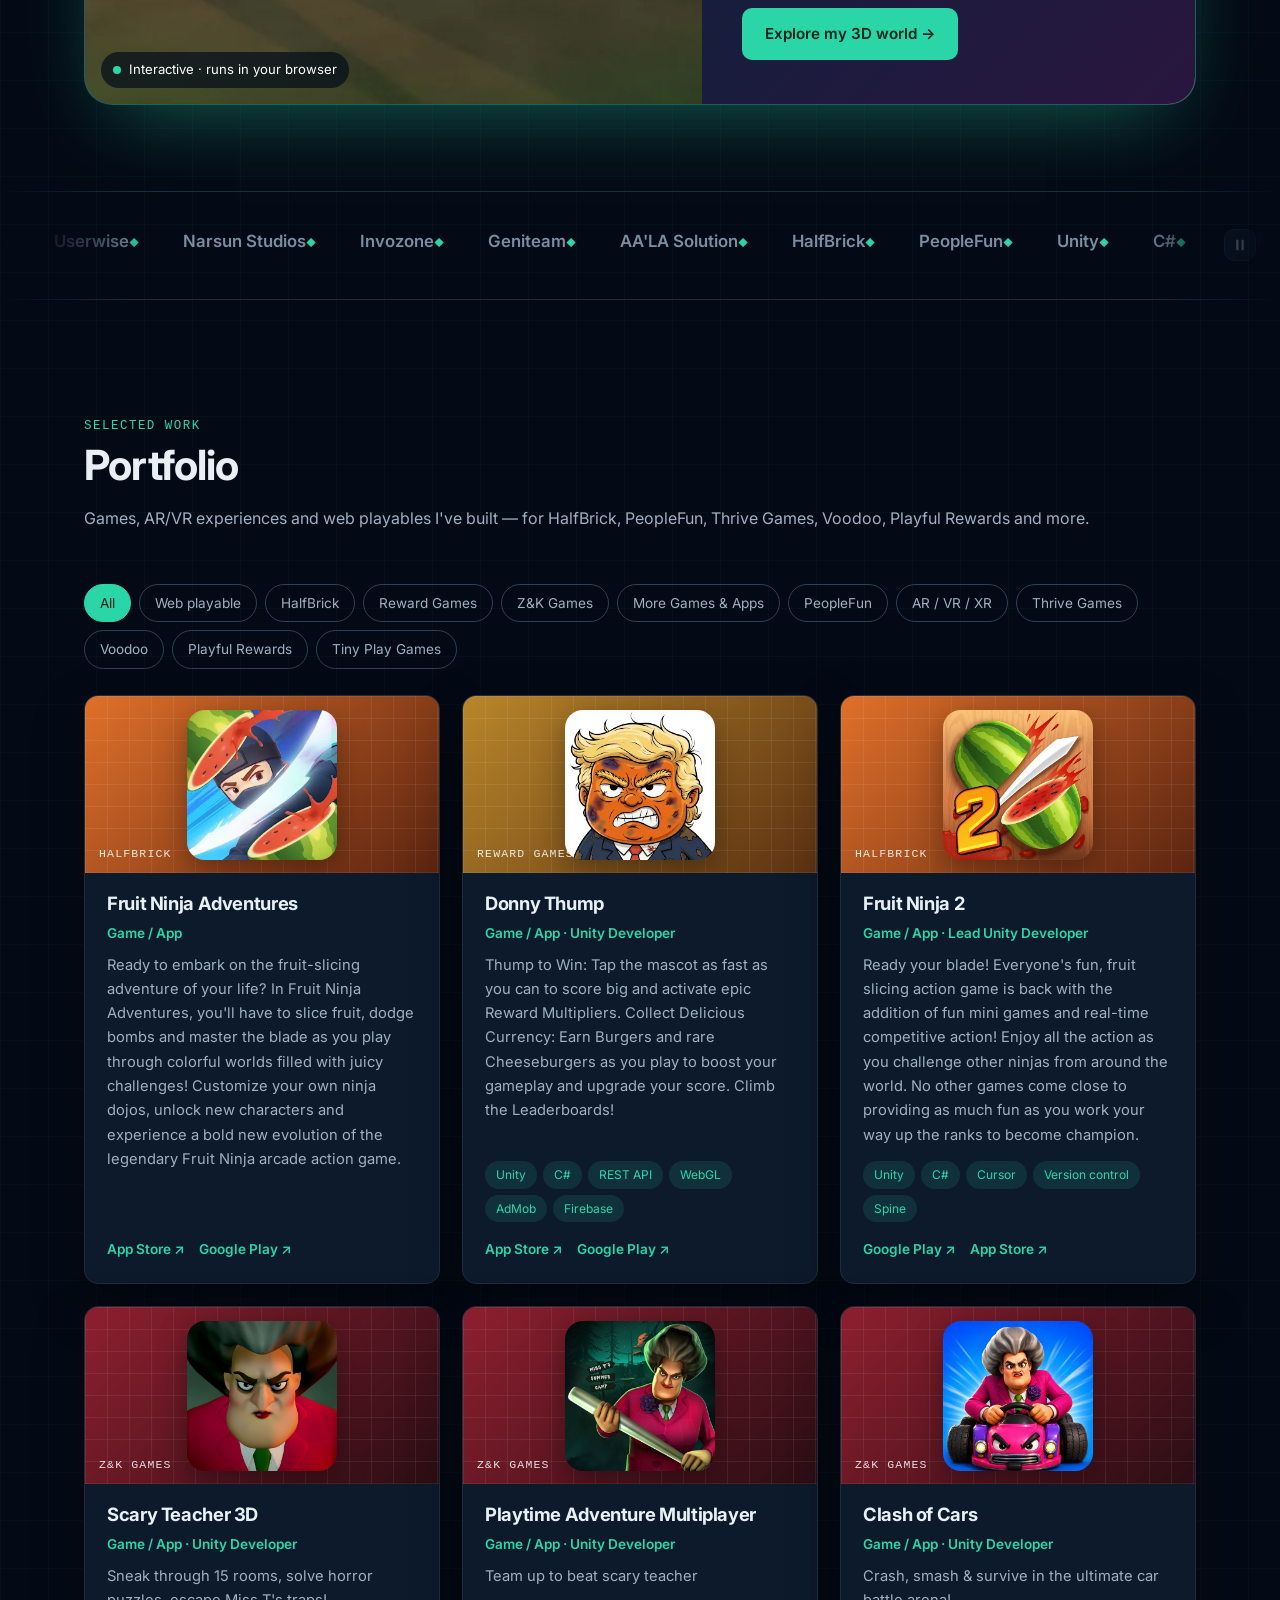
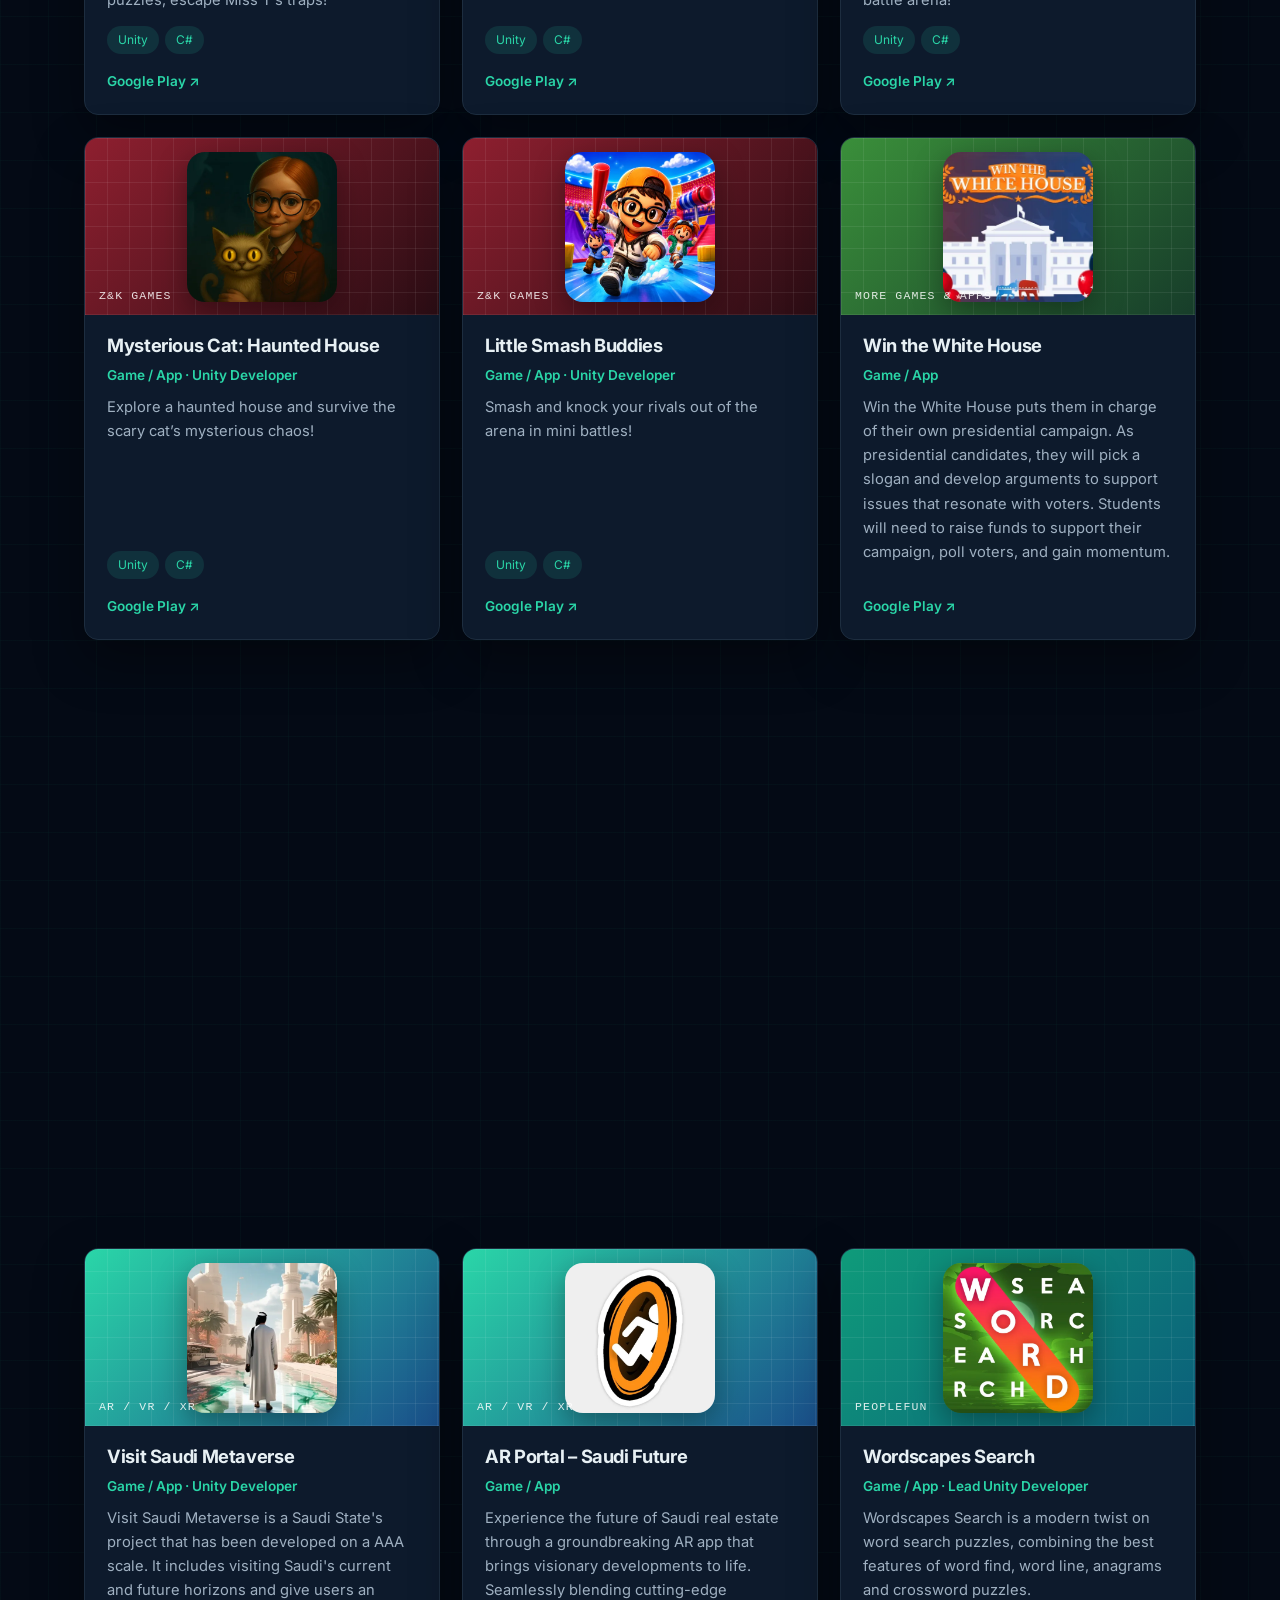
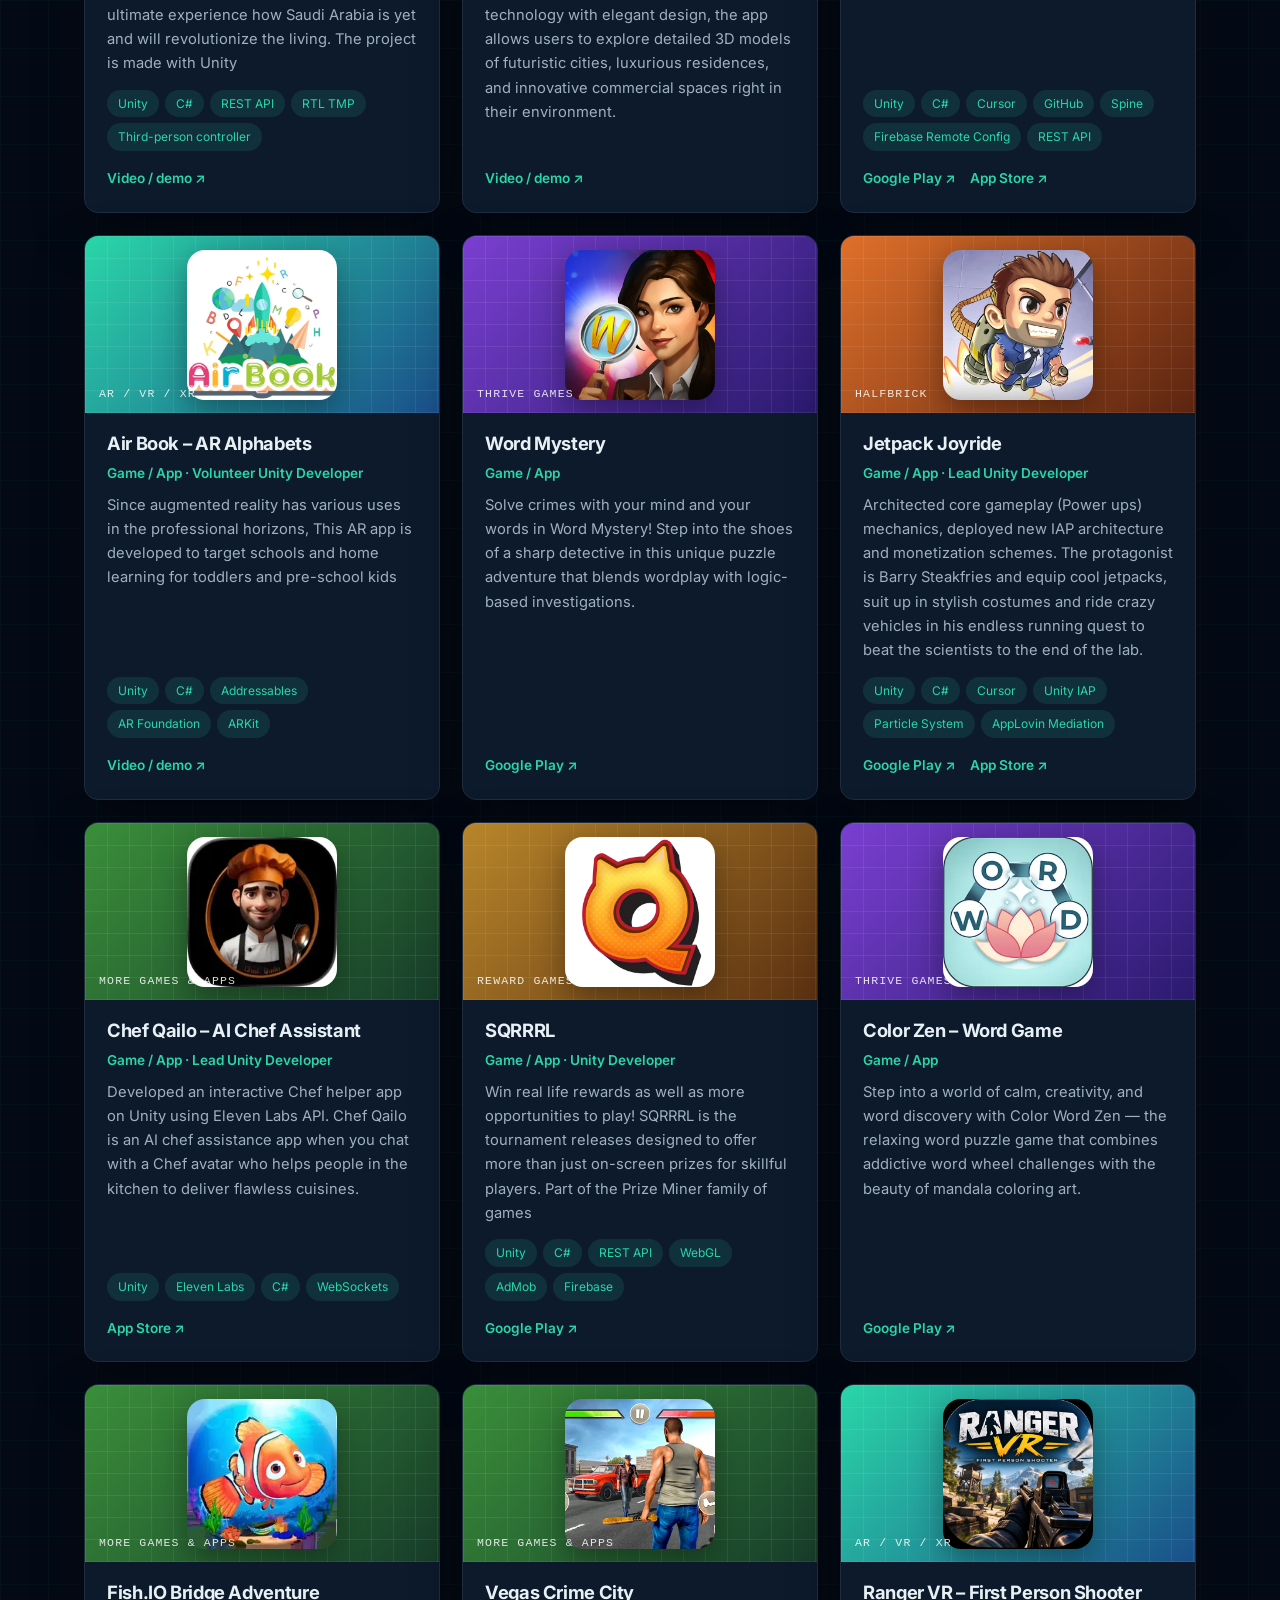
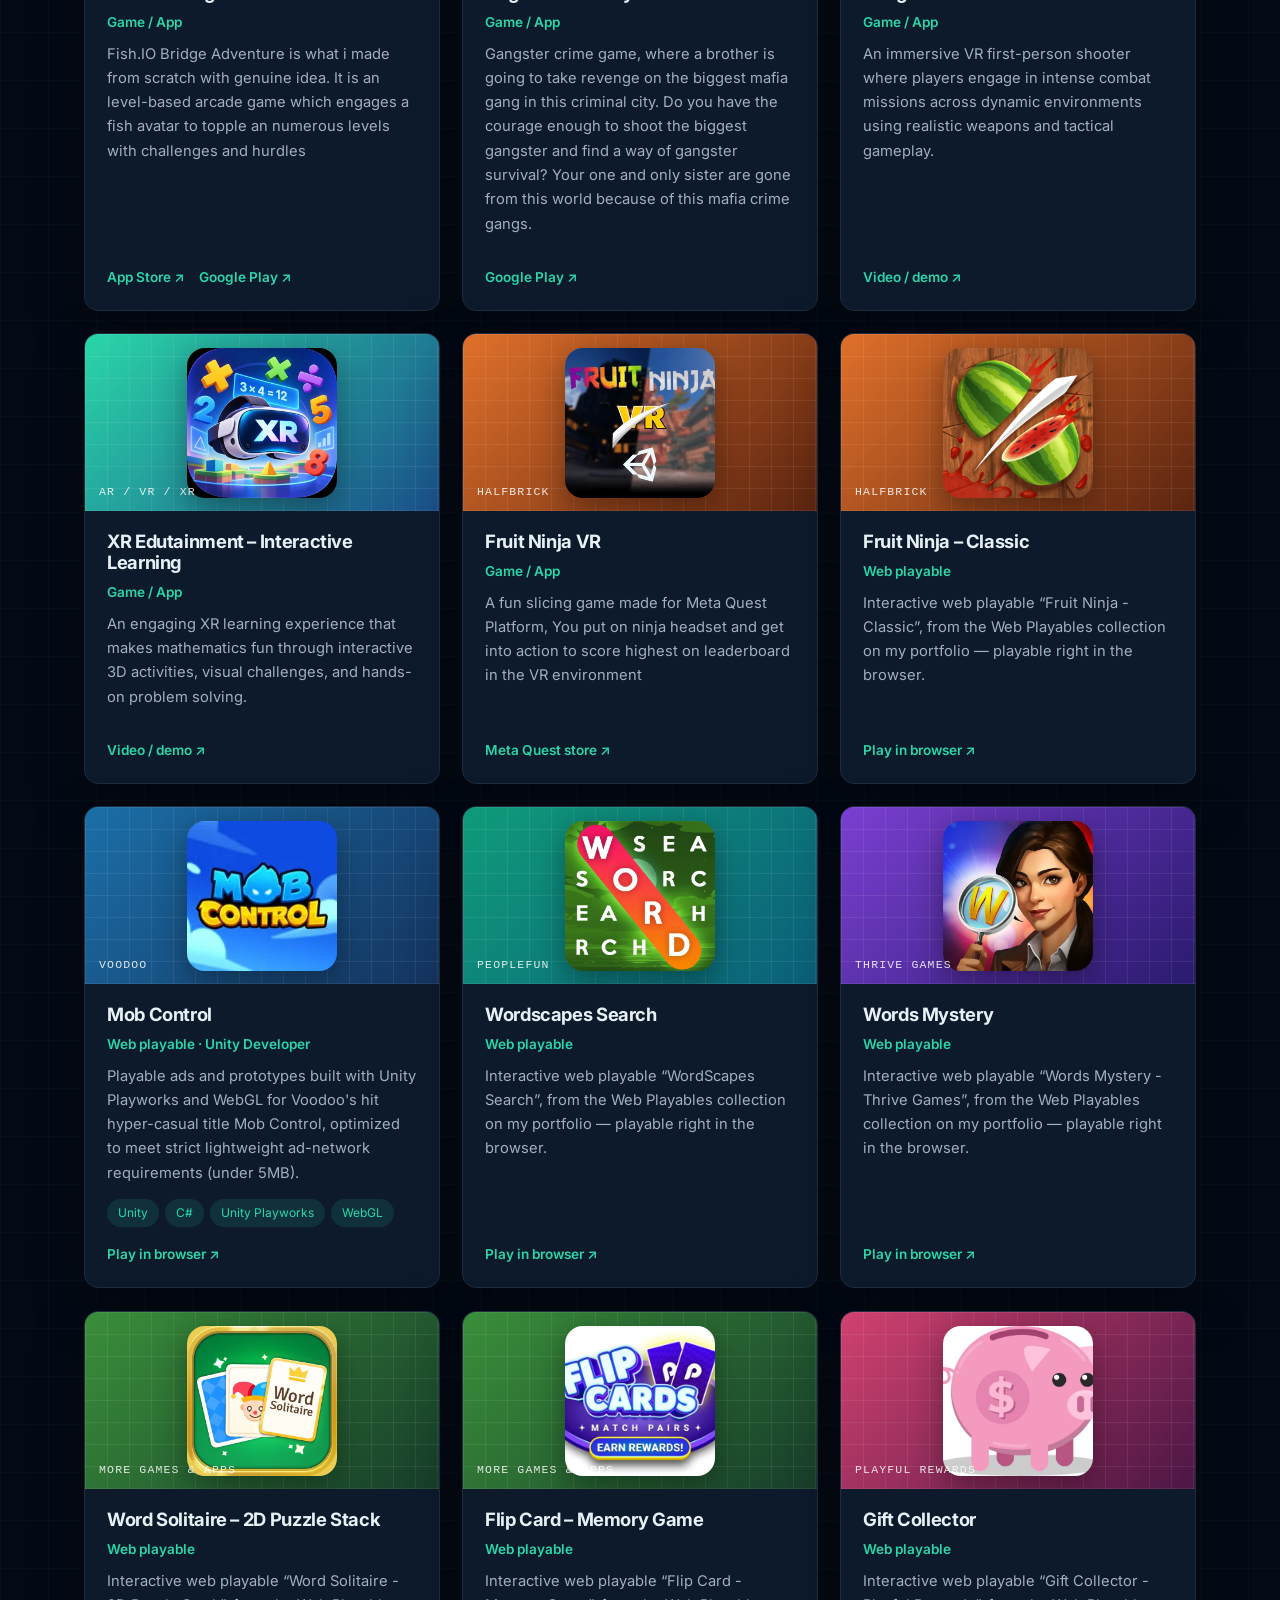
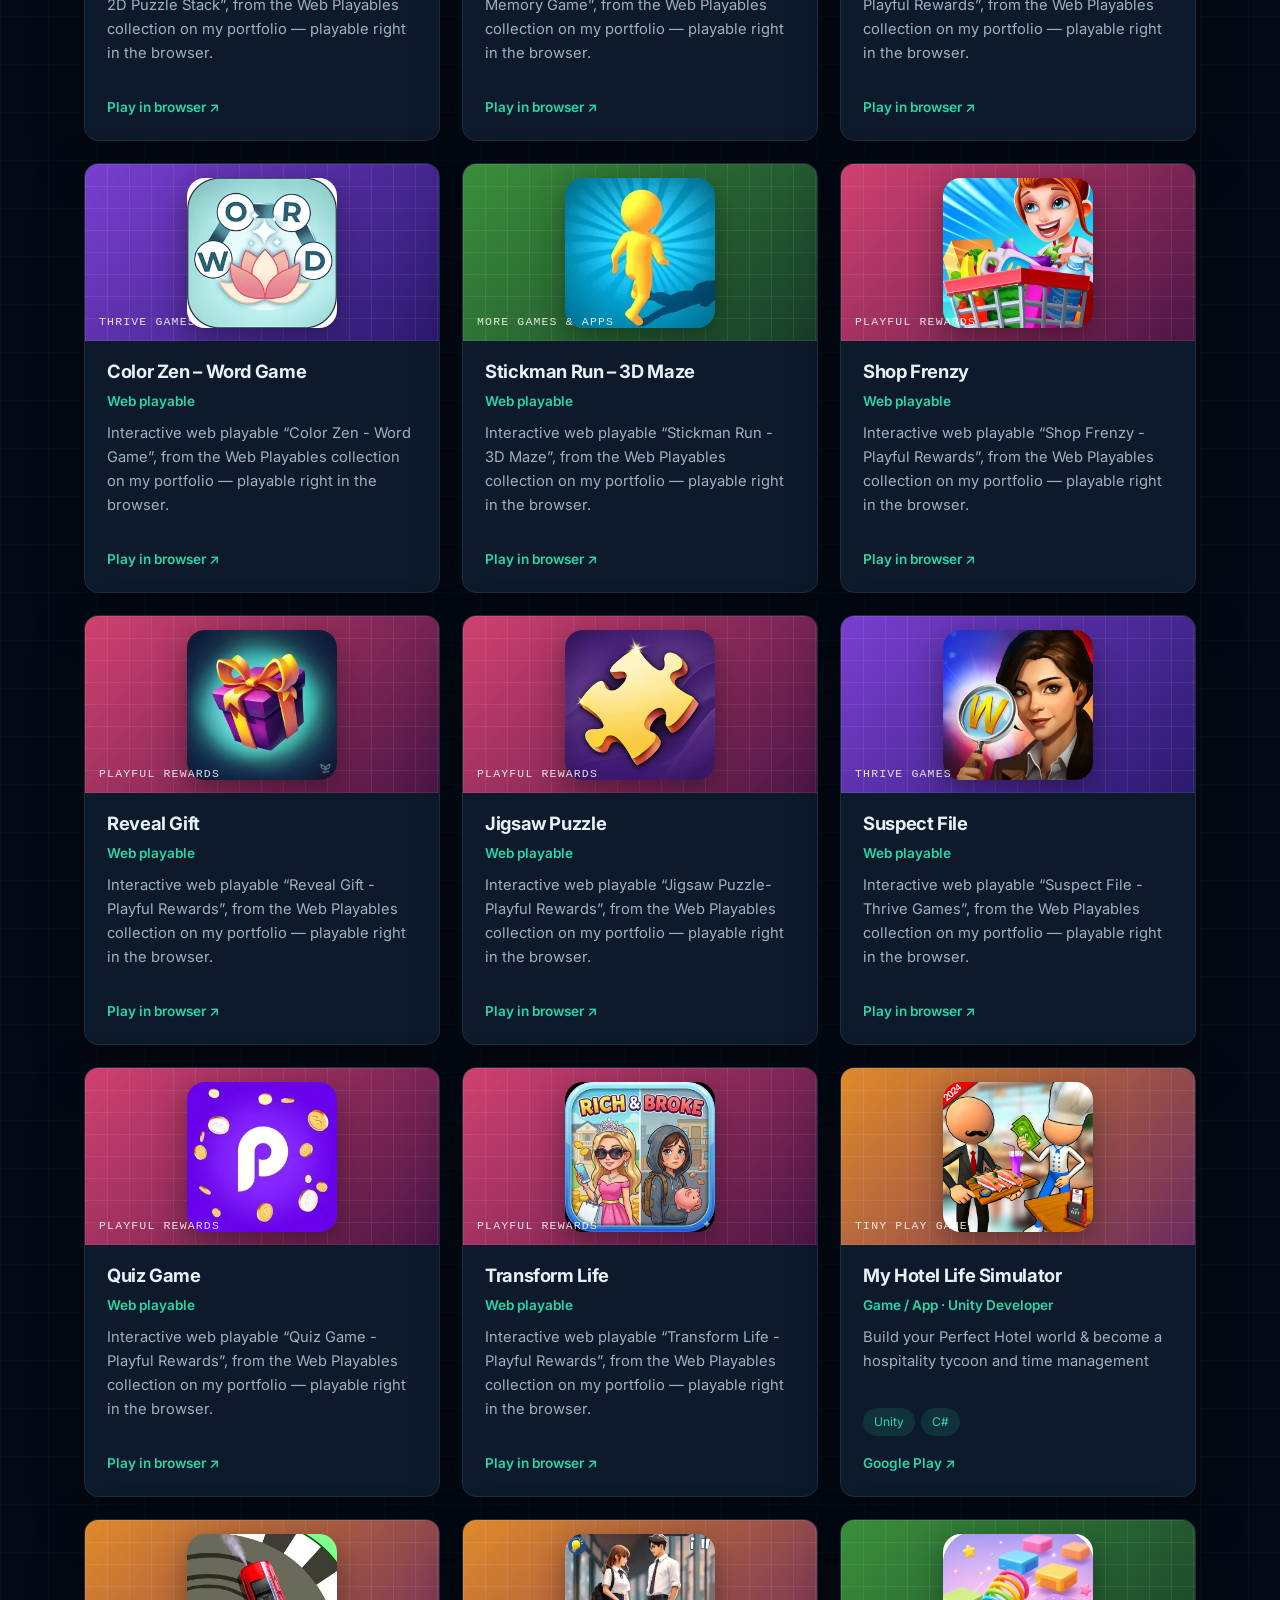
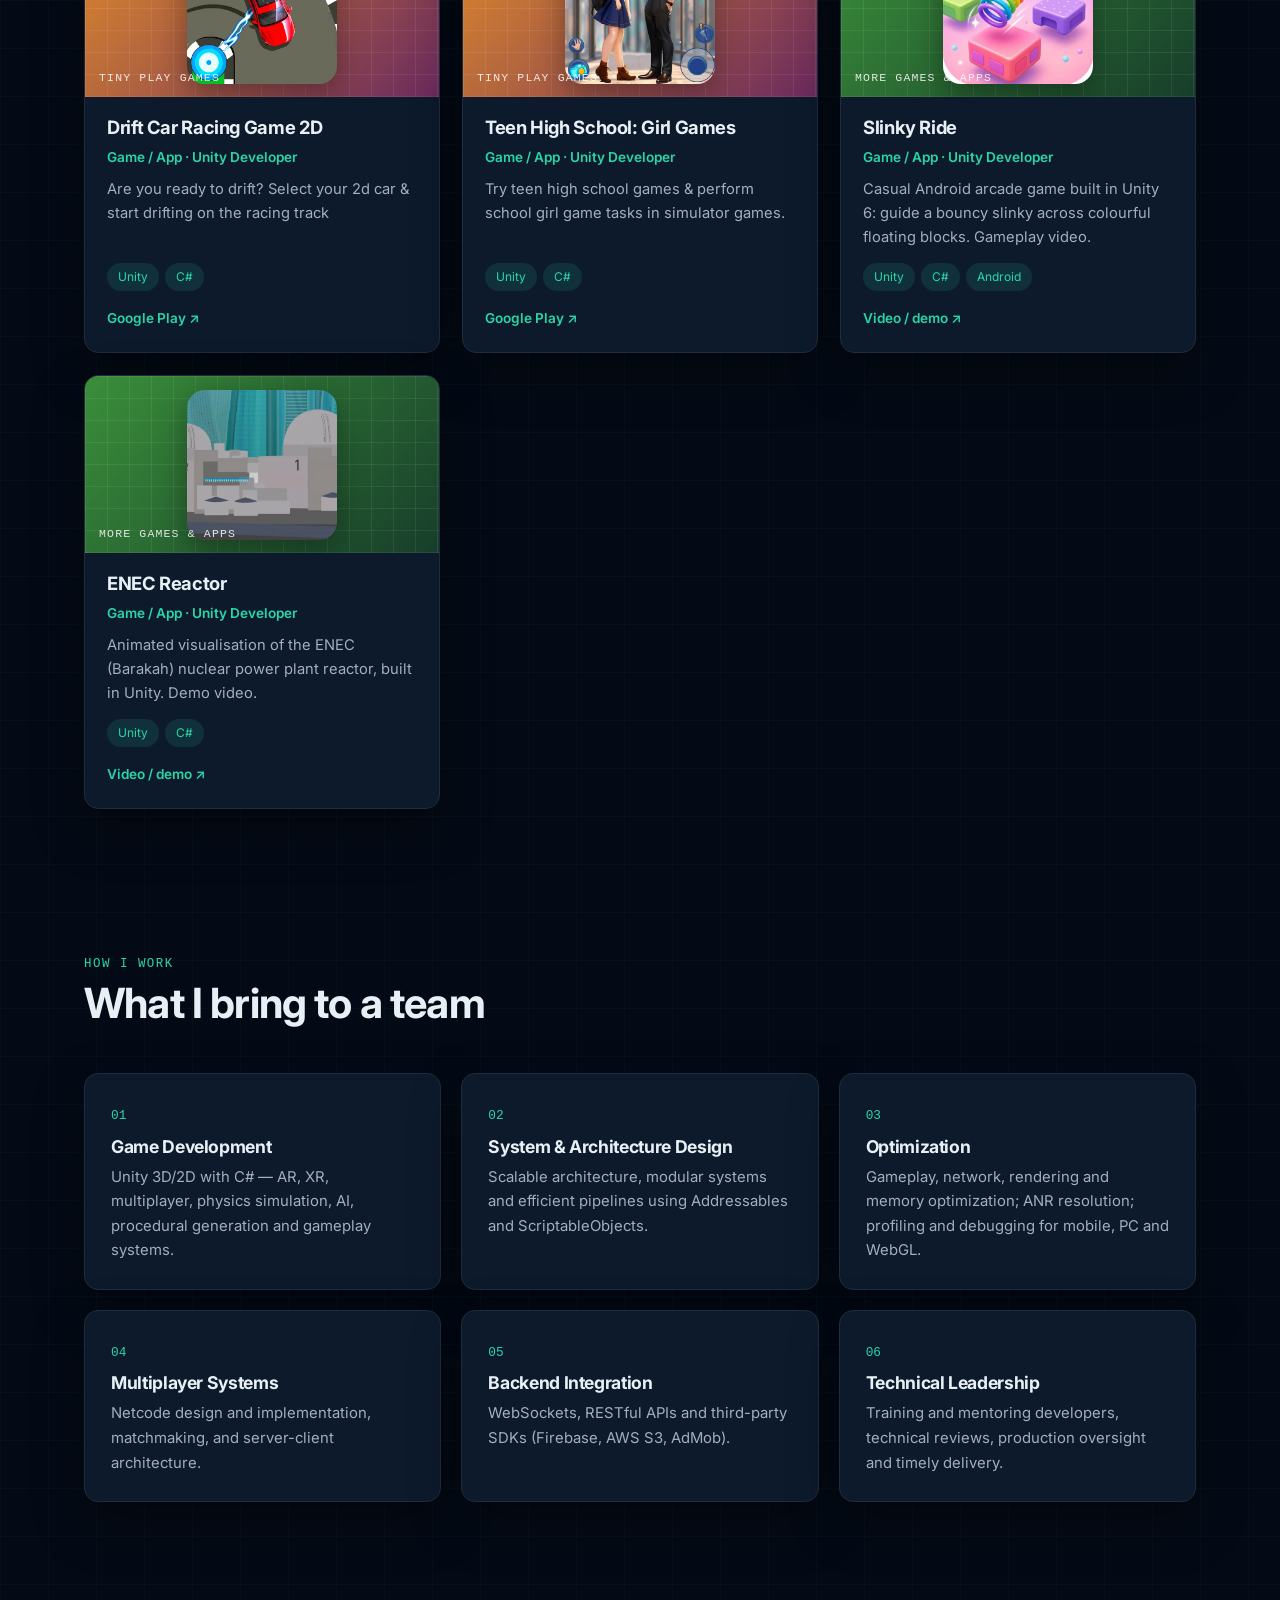
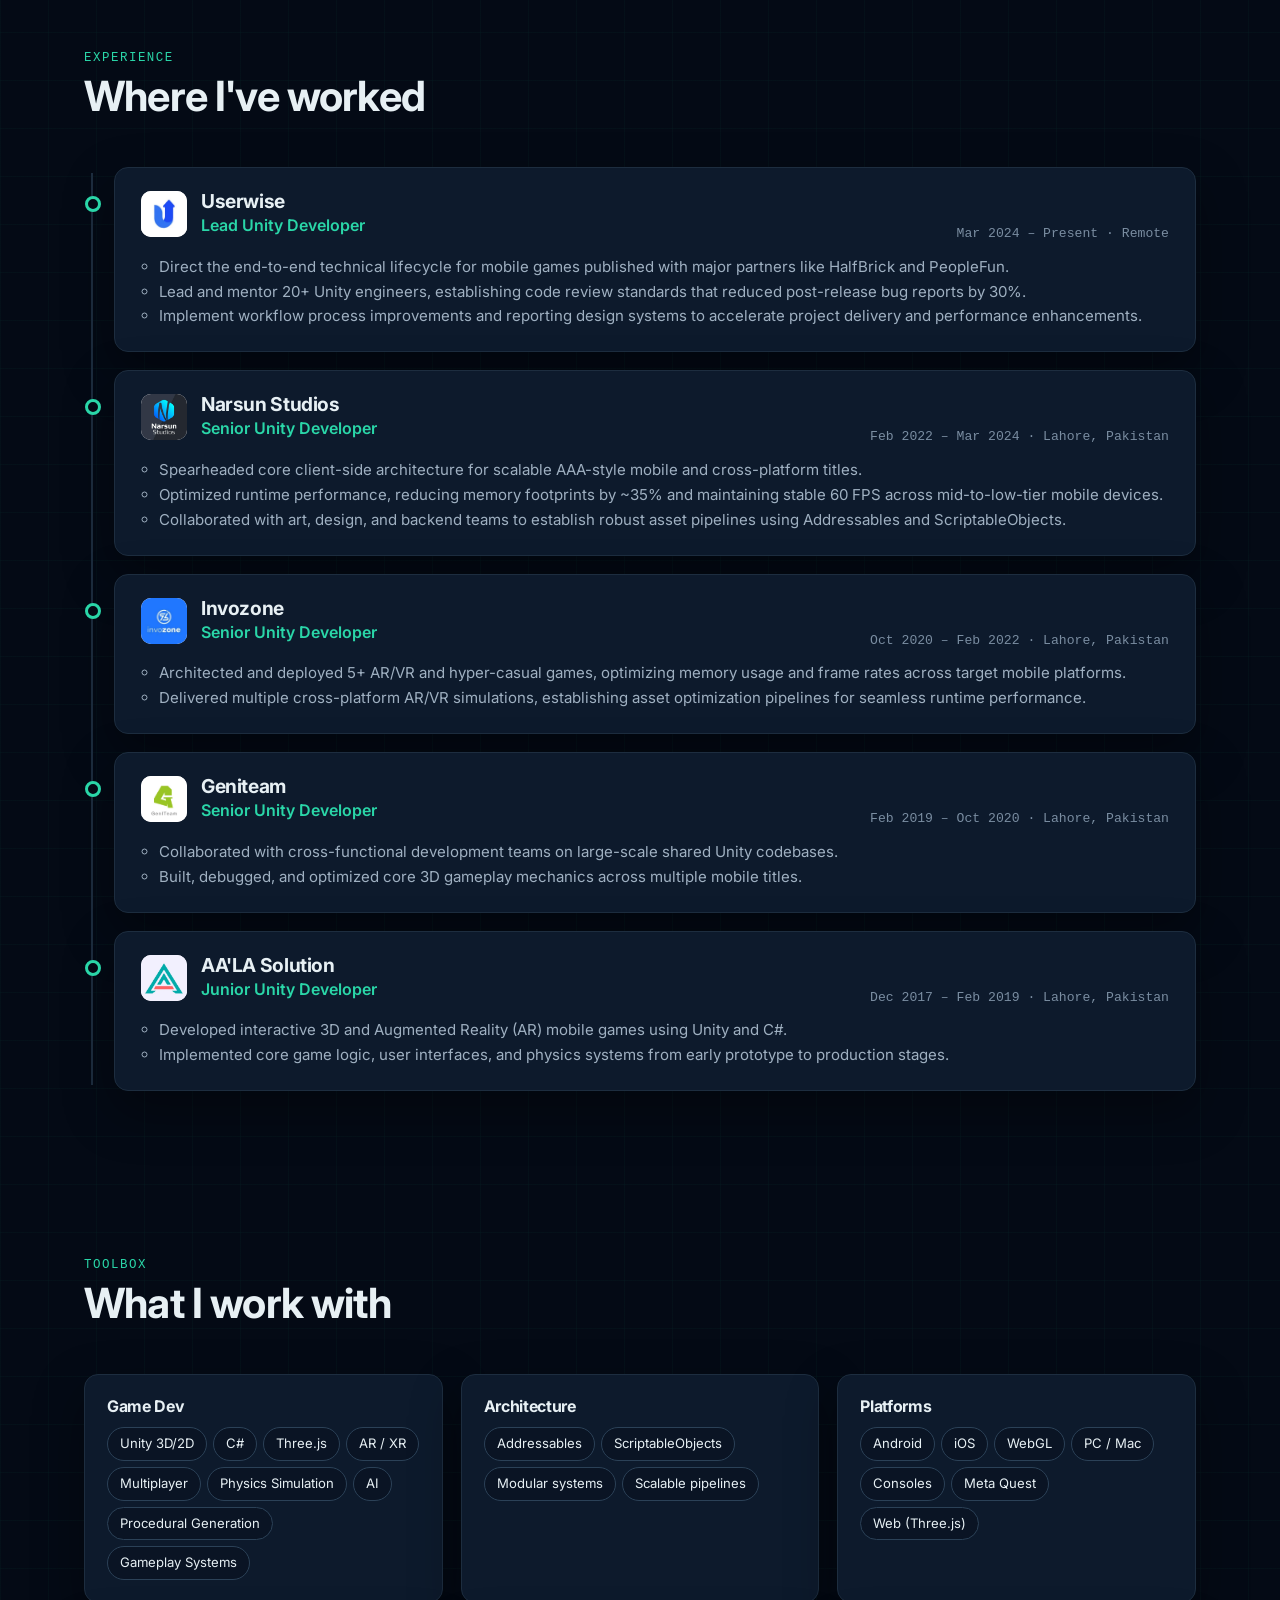
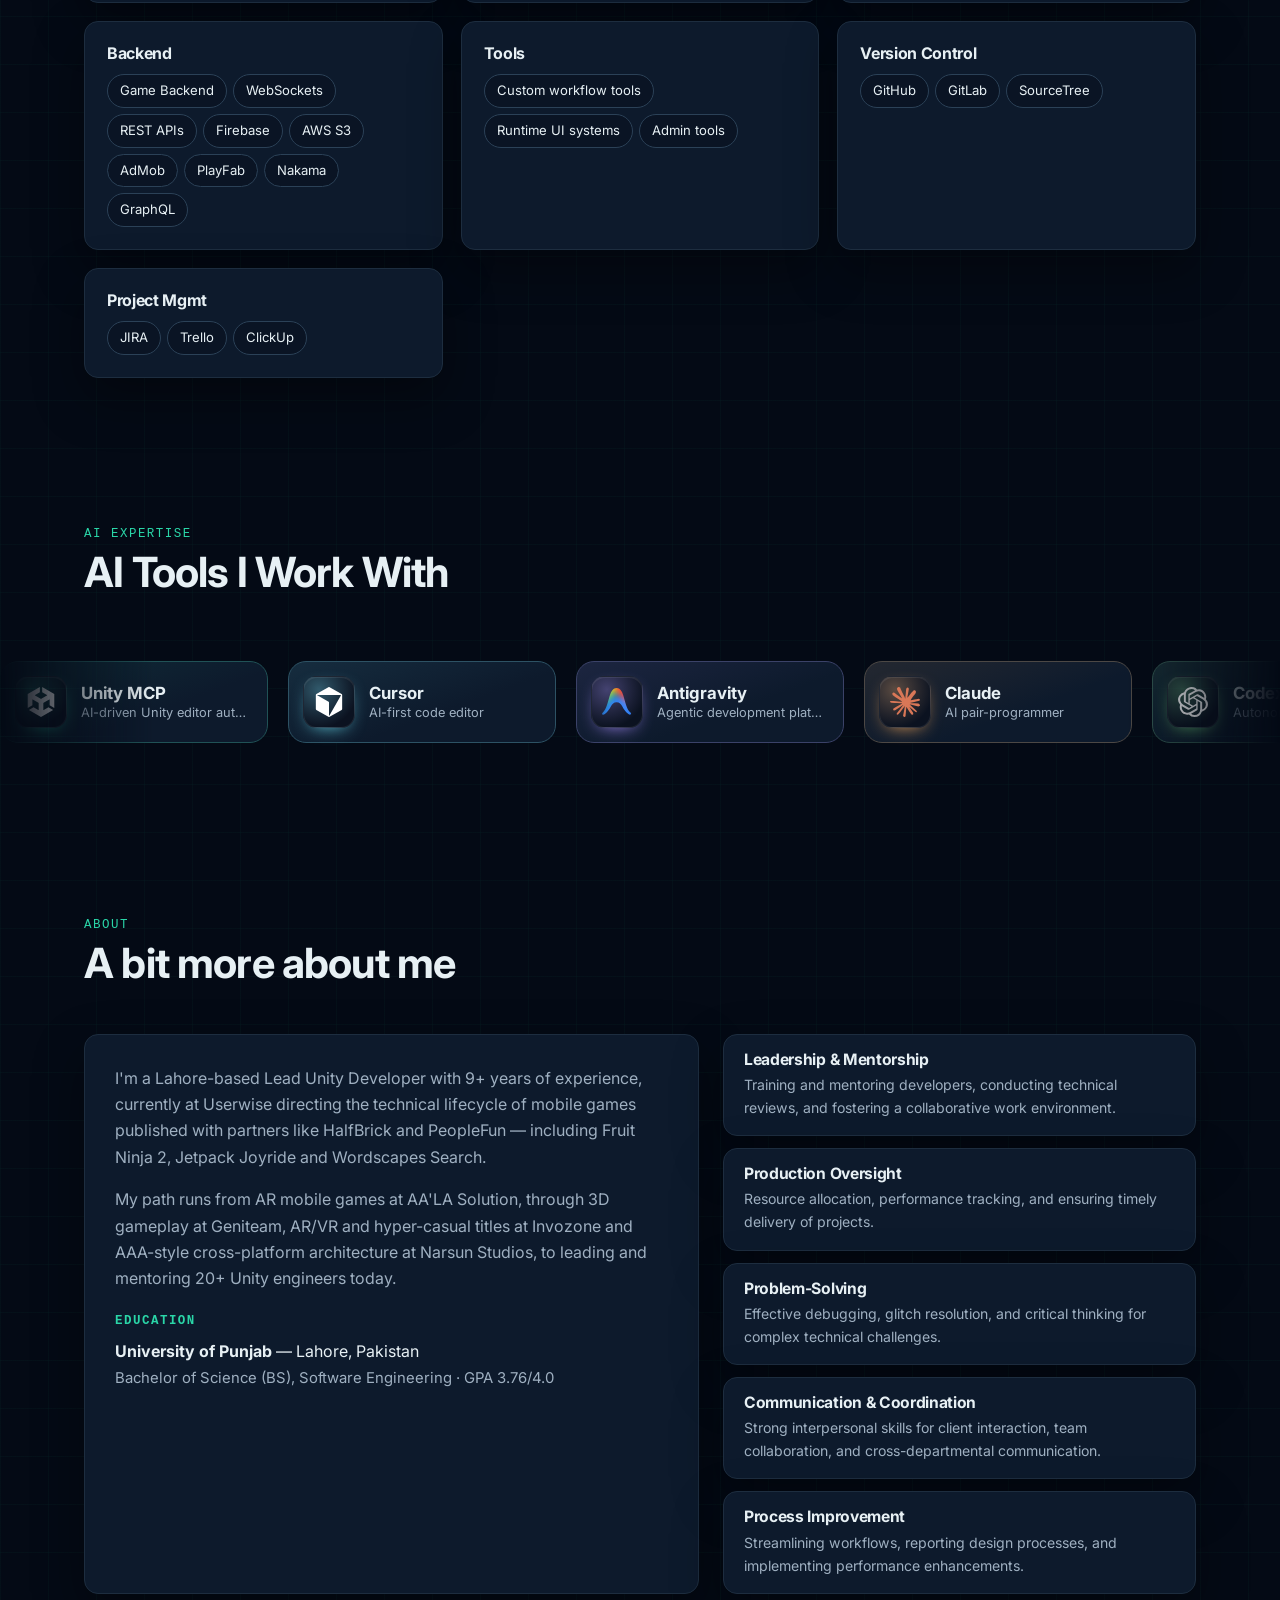
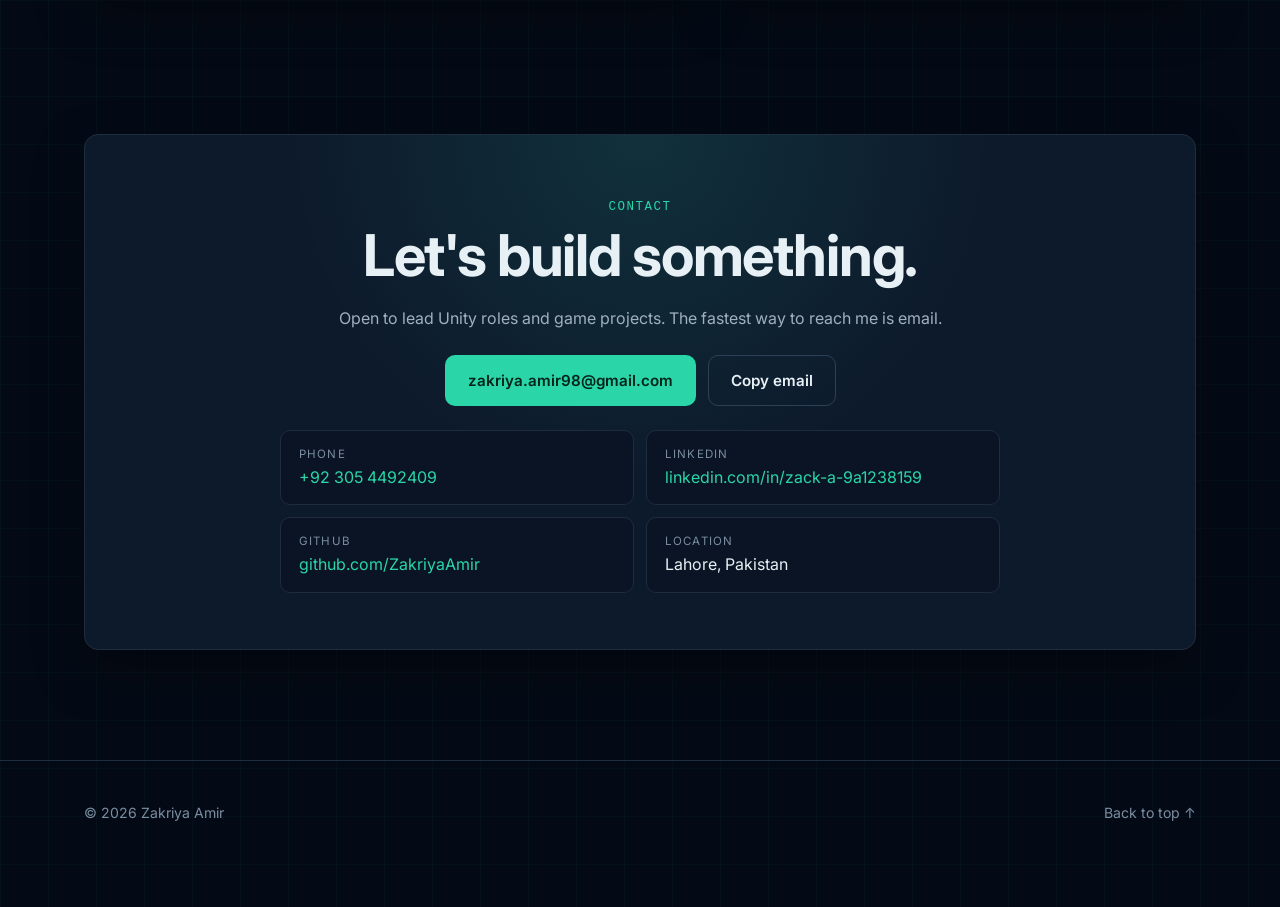
==== commit 3b5035c5: "Deploy site build (4b0fb45)" ====
--- a/index.html
+++ b/index.html
@@ -62,7 +62,7 @@
 
 <div class="container"><ul class="proof reveal">
  <li class="proof-item"><strong data-count="9" data-suffix="+">9+</strong><span>years building games with Unity &amp; C#</span></li>
- <li class="proof-item"><strong data-count="36">36</strong><span>games, apps &amp; web playables in my portfolio</span></li>
+ <li class="proof-item"><strong data-count="46">46</strong><span>games, apps &amp; web playables in my portfolio</span></li>
  <li class="proof-item"><strong data-count="20" data-suffix="+">20+</strong><span>Unity engineers led &amp; mentored</span></li>
 </ul></div>
 
@@ -73,7 +73,7 @@
    <div class="world-copy">
     <span class="kicker">✦ Not your usual portfolio</span>
     <h2>Step into <em>my 3D island</em> 🏝️</h2>
-    <p>Play as a little ninja and explore my whole career as a Three.js world: walk through the torii gate, visit a pavilion for every studio I've worked at, browse 36 games &amp; playables grouped by publisher, sit by the campfire, ride the old tree swing and watch the stars come out.</p>
+    <p>Play as a little ninja and explore my whole career as a Three.js world: walk through the torii gate, visit a pavilion for every studio I've worked at, browse 46 games &amp; playables grouped by publisher, sit by the campfire, ride the old tree swing and watch the stars come out.</p>
     <ul class="world-feats"><li>🥷 Playable ninja with jump, sprint &amp; smoke-bomb teleport</li><li>🏯 Companies quarter &amp; Projects district</li><li>🌗 Day/night cycle, bloom &amp; fireflies</li><li>📱 Keyboard, mouse &amp; touch</li></ul>
     <span class="btn btn-primary world-cta">Explore my 3D world →</span>
    </div>
@@ -114,6 +114,13 @@
 </section>
 
 
+
+<section class="section" id="aitools">
+ <div class="container">
+  <div class="section-head reveal"><div><span class="kicker">AI Expertise</span><h2>AI Tools I Work With</h2></div></div>
+ </div>
+ <div class="marquee reveal" id="aiMarquee" aria-label="AI tools I work with"><div class="marquee-track" id="aiTrack"></div></div>
+</section>
 
 <section class="section" id="about">
  <div class="container">
--- a/css/style.css
+++ b/css/style.css
@@ -1 +1 @@
-:root{--bg:#040a15;--bg-raised:#0a1424;--surface:#0d1a2c;--border:#1d2d3f;--border-strong:#2b4157;--text:#e7f0f4;--text-dim:#9fb0c1;--text-faint:#7a8da1;--accent:#2ad6a8;--accent-strong:#10b98a;--accent-2:#67d7e8;--accent-ink:#03241b;--accent-soft:rgba(42,214,168,.12);--grid-line:rgba(30,216,164,.03);--glow-1:rgba(8,184,146,.09);--glow-2:rgba(0,141,182,.08);--shadow:0 20px 50px rgba(0,0,0,.35);--radius:14px;--max:1160px;--ease:cubic-bezier(.16,1,.3,1);color-scheme:dark}:root[data-theme=light]{--bg:#f6f8fb;--bg-raised:#fff;--surface:#fff;--border:#dbe3ec;--border-strong:#c3cfdc;--text:#0d1b2a;--text-dim:#44576b;--text-faint:#5b6c7e;--accent:#087a5c;--accent-strong:#06654c;--accent-2:#0b7f95;--accent-ink:#fff;--accent-soft:rgba(11,143,108,.1);--grid-line:rgba(13,27,42,.035);--glow-1:rgba(11,143,108,.07);--glow-2:rgba(11,127,149,.06);--shadow:0 16px 40px rgba(13,27,42,.08);color-scheme:light}*,*:before,*:after{box-sizing:border-box}html{scroll-behavior:smooth;scroll-padding-top:90px}body{margin:0;background:var(--bg);color:var(--text);font-family:Inter,ui-sans-serif,system-ui,-apple-system,Segoe UI,Roboto,sans-serif;font-size:16px;line-height:1.65;overflow-x:hidden;background-image:linear-gradient(var(--grid-line) 1px,transparent 1px),linear-gradient(90deg,var(--grid-line) 1px,transparent 1px);background-size:48px 48px}a{color:inherit}button{font:inherit;cursor:pointer}.container{max-width:var(--max);margin:0 auto;padding:0 24px}h1,h2,h3{line-height:1.15;margin:0;letter-spacing:-.02em}h2{font-size:clamp(1.8rem,3.5vw,2.6rem);margin:.3rem 0 .6rem}.kicker{font-family:ui-monospace,SFMono-Regular,Consolas,monospace;font-size:.78rem;letter-spacing:.12em;text-transform:uppercase;color:var(--accent)}.muted,.section-head p{color:var(--text-dim)}.site-header{position:fixed;inset:0 0 auto;z-index:50;height:72px;display:flex;align-items:center;transition:height .3s,background .3s,border-color .3s;border-bottom:1px solid transparent}.site-header.scrolled{height:58px;background:color-mix(in srgb,var(--bg) 82%,transparent);backdrop-filter:blur(12px);border-color:var(--border)}.header-inner{display:flex;align-items:center;gap:24px;width:100%}.logo{display:flex;align-items:center;gap:10px;text-decoration:none;font-weight:700}.logo-mark{display:grid;place-items:center;width:36px;height:36px;border-radius:10px;background:linear-gradient(135deg,var(--accent),var(--accent-2));color:var(--accent-ink);font-size:.85rem;font-weight:800}.logo-dot{color:var(--accent)}.site-nav{display:flex;gap:4px;margin-left:auto}.site-nav a{text-decoration:none;color:var(--text-dim);padding:6px 12px;border-radius:8px;font-size:.93rem;transition:color .16s,background .16s}.site-nav a:hover,.site-nav a.active{color:var(--text);background:var(--accent-soft)}.site-nav a.nav-world{color:var(--accent);border:1px solid var(--border-strong)}.header-actions{display:flex;gap:8px}.icon-btn{display:inline-grid;place-items:center;width:40px;height:40px;border-radius:10px;border:1px solid var(--border);background:var(--surface);color:var(--text-dim);transition:all .16s}.icon-btn:hover{color:var(--accent);border-color:var(--accent);transform:translateY(-2px)}.icon-btn svg{width:18px;height:18px}.icon-moon{display:none}:root[data-theme=light] .icon-sun{display:none}:root[data-theme=light] .icon-moon{display:block}.nav-toggle{display:none}.read-progress{position:absolute;left:0;bottom:-1px;height:2px;width:0;background:linear-gradient(90deg,var(--accent),var(--accent-2))}.section-rail{position:fixed;right:22px;top:50%;transform:translateY(-50%);z-index:40}.section-rail ol{list-style:none;margin:0;padding:0;display:flex;flex-direction:column;gap:14px}.section-rail a{display:flex;align-items:center;justify-content:flex-end;gap:10px;text-decoration:none}.section-rail a:after{content:"";width:8px;height:8px;border-radius:50%;background:var(--border-strong);transition:all .3s}.section-rail a.active:after{background:var(--accent);transform:scale(1.5);box-shadow:0 0 12px var(--accent)}.rail-label{font-size:.75rem;color:var(--text-dim);opacity:0;transform:translate(6px);transition:all .3s}.section-rail a:hover .rail-label,.section-rail a.active .rail-label{opacity:1;transform:none}.hero{position:relative;min-height:100vh;display:flex;align-items:center;padding:120px 0 80px;overflow:hidden}.hero:before{content:"";position:absolute;inset:0;background:radial-gradient(600px circle at var(--mx,70%) var(--my,30%),var(--glow-1),transparent 60%);pointer-events:none}.hero-aurora span{position:absolute;width:520px;height:520px;border-radius:50%;filter:blur(90px);opacity:.55;animation:drift 18s ease-in-out infinite alternate}.hero-aurora span:first-child{background:var(--glow-1);top:-120px;right:-80px;background:radial-gradient(circle,rgba(42,214,168,.25),transparent 70%)}.hero-aurora span:last-child{bottom:-160px;left:-120px;background:radial-gradient(circle,rgba(103,215,232,.2),transparent 70%);animation-delay:-9s}@keyframes drift{to{transform:translate(60px,40px) scale(1.15)}}.hero-grid{position:relative;display:grid;grid-template-columns:1.4fr 1fr;gap:48px;align-items:center;width:100%}.status{display:inline-flex;align-items:center;gap:10px;padding:6px 14px;border:1px solid var(--border-strong);border-radius:99px;font-size:.85rem;color:var(--text-dim);background:var(--surface)}.status-dot{width:8px;height:8px;border-radius:50%;background:var(--accent);box-shadow:0 0 0 0 var(--accent);animation:pulse 2s infinite}@keyframes pulse{70%{box-shadow:0 0 0 10px transparent}to{box-shadow:0 0 0 0 transparent}}.hero h1{font-size:clamp(3rem,8vw,6rem);font-weight:800;margin:20px 0 10px;letter-spacing:-.04em}.word{display:inline-block}.word:last-child{background:linear-gradient(90deg,var(--accent),var(--accent-2));-webkit-background-clip:text;background-clip:text;color:transparent}.headline{font-size:clamp(1.15rem,2.2vw,1.5rem);font-weight:600;color:var(--text-dim);margin:0 0 14px;display:flex;gap:.4em;flex-wrap:wrap}.rotator{display:inline-grid;color:var(--accent)}.rotator span{grid-area:1/1;opacity:0;transform:translateY(60%);transition:all .5s var(--ease)}.rotator span.on{opacity:1;transform:none}.rotator span.out{opacity:0;transform:translateY(-60%)}.tagline{max-width:58ch;color:var(--text-dim);font-size:1.08rem;margin:0 0 28px}.hero-actions{display:flex;flex-wrap:wrap;gap:12px;align-items:center}.btn{display:inline-flex;align-items:center;gap:8px;padding:12px 22px;border-radius:10px;font-weight:600;text-decoration:none;border:1px solid transparent;transition:all .2s var(--ease);font-size:.95rem;background:none;color:var(--text)}.btn-primary{background:var(--accent);color:var(--accent-ink)}.btn-primary:hover{background:var(--accent-strong);transform:translateY(-2px);box-shadow:0 10px 30px var(--accent-soft)}.btn-ghost{border-color:var(--border-strong)}.btn-ghost:hover{border-color:var(--accent);color:var(--accent);transform:translateY(-2px)}.btn-link{color:var(--text-dim);padding:12px 8px}.btn-link:hover{color:var(--accent)}.hero-meta{display:flex;align-items:center;gap:20px;margin-top:32px;flex-wrap:wrap;color:var(--text-faint);font-size:.9rem}.socials{display:flex;gap:8px;list-style:none;margin:0;padding:0}.hero-side{display:flex;justify-content:center}.avatar-wrap{position:relative;padding:10px;border-radius:50%;background:conic-gradient(from 0deg,var(--accent),var(--accent-2),transparent,var(--accent));animation:spin 12s linear infinite}.avatar{width:280px;height:280px;border-radius:50%;object-fit:cover;border:6px solid var(--bg);animation:spin 12s linear infinite reverse}.avatar-placeholder{display:grid;place-content:center;text-align:center;background:var(--surface);color:var(--accent);font-size:4rem;font-weight:800}.avatar-placeholder small{font-size:.75rem;font-weight:500;color:var(--text-faint);letter-spacing:.08em;text-transform:uppercase}@keyframes spin{to{transform:rotate(360deg)}}.scroll-cue{position:absolute;left:50%;bottom:28px;transform:translate(-50%);display:flex;flex-direction:column;align-items:center;gap:6px;text-decoration:none;color:var(--text-faint);font-size:.72rem;text-transform:uppercase;letter-spacing:.15em}.scroll-cue-mouse{width:22px;height:34px;border:2px solid var(--border-strong);border-radius:12px;display:flex;justify-content:center;padding-top:6px}.scroll-cue-mouse span{width:3px;height:7px;border-radius:2px;background:var(--accent);animation:wheel 1.6s infinite}@keyframes wheel{to{transform:translateY(10px);opacity:0}}.enter{opacity:0;transform:translateY(24px);animation:in .7s var(--ease) forwards;animation-delay:calc(var(--i)*90ms + .1s)}@keyframes in{to{opacity:1;transform:none}}.reveal{opacity:0;transform:translateY(28px);transition:opacity .64s var(--ease),transform .64s var(--ease);transition-delay:var(--d,0ms)}.reveal.in{opacity:1;transform:none}@media (prefers-reduced-motion:reduce){*{animation:none!important;transition:none!important}.enter,.reveal{opacity:1;transform:none}}.proof{list-style:none;margin:0 auto;padding:0;display:grid;grid-template-columns:repeat(3,1fr);border:1px solid var(--border);border-radius:var(--radius);background:var(--bg-raised);overflow:hidden}.proof-item{padding:26px 28px;display:flex;flex-direction:column;gap:4px}.proof-item+.proof-item{border-left:1px solid var(--border)}.proof-item strong{font-size:2.4rem;font-weight:800;color:var(--accent);line-height:1}.proof-item span{color:var(--text-dim);font-size:.92rem}.marquee-wrap{position:relative;margin:56px 0 0;border-block:1px solid var(--border);padding:18px 0;-webkit-mask:linear-gradient(90deg,transparent,#000 10%,#000 90%,transparent)}.marquee{display:flex;overflow:hidden}.marquee-track{display:flex;gap:44px;list-style:none;margin:0;padding:0 22px;flex-shrink:0;animation:marq 40s linear infinite;white-space:nowrap}.marquee-track li{color:var(--text-faint);font-weight:600;font-size:1.05rem}.marquee-track li:before{content:"\25c6";color:var(--accent);font-size:.6rem;margin-right:44px;vertical-align:middle}.marquee:hover .marquee-track,.marquee.paused .marquee-track{animation-play-state:paused}@keyframes marq{to{transform:translate(-100%)}}.marquee-toggle{position:absolute;right:24px;top:50%;transform:translateY(-50%);width:32px;height:32px}.section{padding:110px 0 30px}.section-head{display:flex;justify-content:space-between;align-items:flex-end;margin-bottom:36px;gap:20px}.card{background:var(--surface);border:1px solid var(--border);border-radius:var(--radius);box-shadow:var(--shadow)}.filters{display:flex;flex-wrap:wrap;gap:8px;margin-bottom:26px}.filter{padding:7px 15px;border-radius:99px;border:1px solid var(--border-strong);background:transparent;color:var(--text-dim);font-size:.85rem;transition:all .2s}.filter.on,.filter:hover{background:var(--accent);color:var(--accent-ink);border-color:var(--accent)}.project-grid{display:grid;grid-template-columns:repeat(3,1fr);gap:22px}.project-card{display:flex;flex-direction:column;overflow:hidden;transition:transform .3s var(--ease),border-color .3s,opacity .3s;transform-style:preserve-3d;will-change:transform}.project-card:hover{border-color:var(--accent)}.project-card.hide{display:none}.project-media{aspect-ratio:16/8;position:relative;overflow:hidden;background:linear-gradient(135deg,var(--h1),var(--h2));display:grid;place-items:center}.project-media:after{content:"";position:absolute;inset:0;background-image:linear-gradient(rgba(255,255,255,.07) 1px,transparent 1px),linear-gradient(90deg,rgba(255,255,255,.07) 1px,transparent 1px);background-size:22px 22px}.art-glyph{font-size:2.6rem;font-weight:800;color:#ffffffe6;z-index:1;text-shadow:0 4px 20px rgba(0,0,0,.3)}.art-label{position:absolute;left:14px;bottom:10px;font-size:.72rem;letter-spacing:.1em;text-transform:uppercase;color:#ffffffd9;z-index:1;font-family:ui-monospace,monospace}.project-body{padding:20px 22px 22px;display:flex;flex-direction:column;gap:8px;flex:1}.project-body h3{font-size:1.15rem}.project-body .role{color:var(--accent);font-size:.85rem;font-weight:600}.project-body .summary{color:var(--text-dim);font-size:.92rem;margin:0;flex:1}.chips{display:flex;flex-wrap:wrap;gap:6px;list-style:none;margin:6px 0 0;padding:0}.chip{font-size:.75rem;padding:3px 10px;border-radius:99px;background:var(--accent-soft);color:var(--accent);border:1px solid transparent}.links{display:flex;flex-wrap:wrap;gap:14px;margin-top:8px}.links a{font-size:.85rem;font-weight:600;color:var(--accent);text-decoration:none}.links a:hover{text-decoration:underline}.approach-grid{display:grid;grid-template-columns:repeat(3,1fr);gap:20px}.approach-card{padding:26px}.approach-card .num{font-family:ui-monospace,monospace;color:var(--accent);font-size:.8rem}.approach-card h3{margin:10px 0 8px;font-size:1.1rem}.approach-card p{margin:0;color:var(--text-dim);font-size:.93rem}.timeline{list-style:none;margin:0;padding:0 0 0 30px;position:relative}.timeline:before{content:"";position:absolute;left:7px;top:6px;bottom:6px;width:2px;background:var(--border)}.timeline .line-fill{position:absolute;left:7px;top:6px;width:2px;height:0;background:linear-gradient(var(--accent),var(--accent-2));transition:height .2s}.job{position:relative;padding:22px 26px;margin-bottom:18px}.job:before{content:"";position:absolute;left:-30px;top:28px;width:16px;height:16px;border-radius:50%;background:var(--bg);border:3px solid var(--accent)}.job-top{display:flex;justify-content:space-between;gap:12px;flex-wrap:wrap;align-items:baseline}.job h3{font-size:1.2rem}.job .r{color:var(--accent);font-weight:600}.job .p{font-family:ui-monospace,monospace;font-size:.82rem;color:var(--text-faint)}.job ul{margin:10px 0 0;padding-left:18px;color:var(--text-dim);font-size:.94rem}.skills-grid{display:grid;grid-template-columns:repeat(auto-fill,minmax(320px,1fr));gap:18px}.skill-group{padding:22px}.skill-group h3{font-size:1rem;margin-bottom:12px}.skill-group .chip{font-size:.82rem;padding:5px 12px;background:var(--bg-raised);color:var(--text);border-color:var(--border-strong);transition:all .2s}.skill-group .chip:hover{border-color:var(--accent);color:var(--accent)}.island-teaser{display:grid;grid-template-columns:1.2fr 1fr;align-items:center;gap:30px;padding:40px;text-decoration:none;overflow:hidden;transition:transform .3s var(--ease),border-color .3s}.island-teaser:hover{border-color:var(--accent);transform:translateY(-4px)}.island-art{width:100%;height:auto}.ia-sun{fill:#f5c35b}.ia-wave-1{fill:var(--accent-2);opacity:.5}.ia-wave-2{fill:var(--accent-2);opacity:.25}.ia-land{fill:var(--accent)}.ia-tree{fill:none;stroke:var(--text);stroke-width:4;stroke-linecap:round}.ia-wave{animation:wave 4s ease-in-out infinite alternate}@keyframes wave{to{transform:translate(-14px)}}.about-grid{display:grid;grid-template-columns:1.3fr 1fr;gap:24px}.about-card{padding:30px}.about-card p{color:var(--text-dim);margin-top:0}.subhead{display:block;margin:22px 0 10px}.edu span{color:var(--text-dim);font-size:.93rem}.soft-list{display:flex;flex-direction:column;gap:12px}.soft{padding:16px 20px}.soft h3{font-size:.98rem;margin-bottom:4px}.soft p{margin:0;color:var(--text-dim);font-size:.88rem}.contact-card{padding:56px;text-align:center;background:radial-gradient(500px circle at 50% 0,var(--accent-soft),transparent 70%),var(--surface)}.contact-card h2{font-size:clamp(2.2rem,5vw,3.6rem)}.contact-card p{color:var(--text-dim)}.contact-card .hero-actions{justify-content:center;margin:24px 0}.contact-list{list-style:none;padding:0;margin:20px auto 0;display:grid;grid-template-columns:repeat(2,1fr);gap:12px;max-width:720px;text-align:left}.contact-list li{display:flex;flex-direction:column;padding:14px 18px;border:1px solid var(--border);border-radius:10px;background:var(--bg-raised)}.contact-list span:first-child{font-size:.72rem;text-transform:uppercase;letter-spacing:.1em;color:var(--text-faint)}.contact-list a{text-decoration:none;color:var(--accent);word-break:break-all}.site-footer{padding:40px 0;margin-top:80px;border-top:1px solid var(--border);color:var(--text-faint);font-size:.88rem}.site-footer .container{display:flex;justify-content:space-between}.site-footer a{text-decoration:none}.toast{position:fixed;left:50%;bottom:28px;transform:translate(-50%,40px);opacity:0;background:var(--accent);color:var(--accent-ink);padding:10px 20px;border-radius:10px;font-weight:600;transition:all .3s var(--ease);z-index:99;pointer-events:none}.toast.show{opacity:1;transform:translate(-50%)}@media (max-width:960px){.project-grid,.approach-grid{grid-template-columns:repeat(2,1fr)}.section-rail{display:none}.about-grid{grid-template-columns:1fr}}@media (max-width:760px){.nav-toggle{display:inline-grid}.site-nav{position:fixed;top:58px;left:0;right:0;flex-direction:column;background:var(--bg-raised);border-bottom:1px solid var(--border);padding:12px 24px;transform:translateY(-120%);transition:transform .3s var(--ease)}.site-nav.open{transform:none}.site-nav a{padding:12px}.header-actions{margin-left:auto}.hero-grid{grid-template-columns:1fr;text-align:left}.hero-side{order:-1;justify-content:flex-start}.avatar{width:150px;height:150px}.avatar-placeholder{font-size:2.4rem}.proof{grid-template-columns:1fr}.proof-item+.proof-item{border-left:0;border-top:1px solid var(--border)}.project-grid,.approach-grid,.contact-list,.island-teaser{grid-template-columns:1fr}.contact-card,.island-teaser{padding:30px 22px}.section{padding:80px 0 20px}.scroll-cue{display:none}}.project-media.has-img img{position:relative;z-index:1;width:min(46%,150px);height:auto;aspect-ratio:1;object-fit:cover;border-radius:18px;box-shadow:0 10px 30px #00000059;transition:transform .4s var(--ease)}.project-card:hover .project-media.has-img img{transform:scale(1.06) rotate(-2deg)}.job-id{display:flex;gap:14px;align-items:center}.job-logo{width:46px;height:46px;border-radius:10px;object-fit:cover;background:#fff}.aka{display:inline-block;font-size:.42em;font-weight:600;letter-spacing:.02em;color:var(--accent);vertical-align:middle;margin-left:.25em;padding:.18em .55em;border:1px solid color-mix(in srgb,var(--accent) 45%,transparent);border-radius:999px;transform:translateY(-.35em)}.world-promo{padding-top:40px}.world-card{display:grid;grid-template-columns:1.25fr 1fr;gap:0;border-radius:28px;overflow:hidden;text-decoration:none;color:inherit;position:relative;background:linear-gradient(135deg,#0b2a3c,#10203a 55%,#2a1640);border:1px solid rgba(42,214,168,.35);box-shadow:0 30px 80px -30px #2ad6a873;transition:transform .4s var(--ease),box-shadow .4s}.world-card:hover{transform:translateY(-6px);box-shadow:0 40px 90px -30px #2ad6a8b3}.world-card:after{content:"";position:absolute;inset:-1px;border-radius:inherit;padding:1px;background:conic-gradient(from var(--wa,0deg),#2ad6a8,#f5c35b,#ff5f8f,#3b8fe0,#2ad6a8);-webkit-mask:linear-gradient(#000 0 0) content-box,linear-gradient(#000 0 0);-webkit-mask-composite:xor;mask-composite:exclude;animation:wspin 6s linear infinite;pointer-events:none;opacity:.8}@property --wa{syntax:"<angle>";inherits:false;initial-value:0deg}@keyframes wspin{to{--wa:360deg}}.world-media{position:relative;min-height:340px;overflow:hidden}.world-media img{position:absolute;inset:0;width:100%;height:100%;object-fit:cover;transform:scale(1.04);transition:transform 1.2s var(--ease)}.world-card:hover .world-media img{transform:scale(1.1)}.world-live{position:absolute;left:16px;bottom:16px;display:flex;gap:8px;align-items:center;background:#050e1ab8;backdrop-filter:blur(6px);color:#fff;font-size:.82rem;padding:7px 12px;border-radius:999px}.world-copy{padding:44px 40px;color:#eaf6f3}.world-copy h2{font-size:clamp(1.9rem,3.4vw,2.8rem);line-height:1.08;margin:.3em 0 .4em;color:#fff}.world-copy h2 em{font-style:normal;background:linear-gradient(90deg,#2ad6a8,#f5c35b);-webkit-background-clip:text;background-clip:text;color:transparent}.world-copy p{color:#c4d6e2}.world-feats{list-style:none;padding:0;margin:18px 0 26px;display:grid;gap:8px;font-size:.95rem;color:#dbe9f1}.world-cta{box-shadow:0 0 #2ad6a899;animation:fabpulse 2.2s infinite}.world-fab{position:fixed;right:22px;bottom:22px;z-index:60;display:flex;align-items:center;gap:10px;padding:13px 20px 13px 16px;border-radius:999px;text-decoration:none;font-weight:700;color:#06231c;background:linear-gradient(135deg,#2ad6a8,#f5c35b);box-shadow:0 10px 30px -6px #2ad6a8b3;animation:fabpulse 2.2s infinite;transition:transform .25s var(--ease),opacity .3s}.world-fab:hover{transform:translateY(-3px) scale(1.04)}.world-fab .fab-emoji{font-size:1.3rem;display:inline-block;animation:fabbob 2.4s ease-in-out infinite}.world-fab .fab-arrow{transition:transform .25s}.world-fab:hover .fab-arrow{transform:translate(4px)}.world-fab.away{opacity:0;pointer-events:none;transform:translateY(20px)}@keyframes fabpulse{0%{box-shadow:0 10px 30px -6px #2ad6a8b3,0 0 #2ad6a88c}70%{box-shadow:0 10px 30px -6px #2ad6a8b3,0 0 0 16px #2ad6a800}to{box-shadow:0 10px 30px -6px #2ad6a8b3,0 0 #2ad6a800}}@keyframes fabbob{0%,to{transform:translateY(0) rotate(0)}50%{transform:translateY(-3px) rotate(-8deg)}}@media (prefers-reduced-motion:reduce){.world-fab,.world-cta,.world-fab .fab-emoji,.world-card:after{animation:none}}.site-footer{padding-bottom:90px}.announce{position:relative;z-index:5;margin-top:72px;text-align:center;padding:10px 16px;background:linear-gradient(90deg,#2ad6a8,#3b8fe0);color:#04161a;font-weight:600;font-size:.95rem}.announce+main .hero{padding-top:40px}@media (max-width:820px){.world-card{grid-template-columns:1fr}.world-media{min-height:220px}.world-copy{padding:28px 22px}.world-fab{right:12px;bottom:12px;padding:11px 14px}.world-fab .fab-text{font-size:.9rem}}@media (max-width:380px){.world-fab .fab-text{display:none}.world-fab{padding:12px}}.job-logo{object-fit:contain}.project-card.featured{border-color:var(--accent);box-shadow:0 0 0 1px var(--accent),0 20px 50px -25px var(--accent)}.project-card.featured .art-label:after{content:" \b7  \2605  Featured"}[hidden]{display:none!important}
+:root{--bg:#040a15;--bg-raised:#0a1424;--surface:#0d1a2c;--border:#1d2d3f;--border-strong:#2b4157;--text:#e7f0f4;--text-dim:#9fb0c1;--text-faint:#7a8da1;--accent:#2ad6a8;--accent-strong:#10b98a;--accent-2:#67d7e8;--accent-ink:#03241b;--accent-soft:rgba(42,214,168,.12);--grid-line:rgba(30,216,164,.03);--glow-1:rgba(8,184,146,.09);--glow-2:rgba(0,141,182,.08);--shadow:0 20px 50px rgba(0,0,0,.35);--radius:14px;--max:1160px;--ease:cubic-bezier(.16,1,.3,1);color-scheme:dark}:root[data-theme=light]{--bg:#f6f8fb;--bg-raised:#fff;--surface:#fff;--border:#dbe3ec;--border-strong:#c3cfdc;--text:#0d1b2a;--text-dim:#44576b;--text-faint:#5b6c7e;--accent:#087a5c;--accent-strong:#06654c;--accent-2:#0b7f95;--accent-ink:#fff;--accent-soft:rgba(11,143,108,.1);--grid-line:rgba(13,27,42,.035);--glow-1:rgba(11,143,108,.07);--glow-2:rgba(11,127,149,.06);--shadow:0 16px 40px rgba(13,27,42,.08);color-scheme:light}*,*:before,*:after{box-sizing:border-box}html{scroll-behavior:smooth;scroll-padding-top:90px}body{margin:0;background:var(--bg);color:var(--text);font-family:Inter,ui-sans-serif,system-ui,-apple-system,Segoe UI,Roboto,sans-serif;font-size:16px;line-height:1.65;overflow-x:hidden;background-image:linear-gradient(var(--grid-line) 1px,transparent 1px),linear-gradient(90deg,var(--grid-line) 1px,transparent 1px);background-size:48px 48px}a{color:inherit}button{font:inherit;cursor:pointer}.container{max-width:var(--max);margin:0 auto;padding:0 24px}h1,h2,h3{line-height:1.15;margin:0;letter-spacing:-.02em}h2{font-size:clamp(1.8rem,3.5vw,2.6rem);margin:.3rem 0 .6rem}.kicker{font-family:ui-monospace,SFMono-Regular,Consolas,monospace;font-size:.78rem;letter-spacing:.12em;text-transform:uppercase;color:var(--accent)}.muted,.section-head p{color:var(--text-dim)}.site-header{position:fixed;inset:0 0 auto;z-index:50;height:72px;display:flex;align-items:center;transition:height .3s,background .3s,border-color .3s;border-bottom:1px solid transparent}.site-header.scrolled{height:58px;background:color-mix(in srgb,var(--bg) 82%,transparent);backdrop-filter:blur(12px);border-color:var(--border)}.header-inner{display:flex;align-items:center;gap:24px;width:100%}.logo{display:flex;align-items:center;gap:10px;text-decoration:none;font-weight:700}.logo-mark{display:grid;place-items:center;width:36px;height:36px;border-radius:10px;background:linear-gradient(135deg,var(--accent),var(--accent-2));color:var(--accent-ink);font-size:.85rem;font-weight:800}.logo-dot{color:var(--accent)}.site-nav{display:flex;gap:4px;margin-left:auto}.site-nav a{text-decoration:none;color:var(--text-dim);padding:6px 12px;border-radius:8px;font-size:.93rem;transition:color .16s,background .16s}.site-nav a:hover,.site-nav a.active{color:var(--text);background:var(--accent-soft)}.site-nav a.nav-world{color:var(--accent);border:1px solid var(--border-strong)}.header-actions{display:flex;gap:8px}.icon-btn{display:inline-grid;place-items:center;width:40px;height:40px;border-radius:10px;border:1px solid var(--border);background:var(--surface);color:var(--text-dim);transition:all .16s}.icon-btn:hover{color:var(--accent);border-color:var(--accent);transform:translateY(-2px)}.icon-btn svg{width:18px;height:18px}.icon-moon{display:none}:root[data-theme=light] .icon-sun{display:none}:root[data-theme=light] .icon-moon{display:block}.nav-toggle{display:none}.read-progress{position:absolute;left:0;bottom:-1px;height:2px;width:0;background:linear-gradient(90deg,var(--accent),var(--accent-2))}.section-rail{position:fixed;right:22px;top:50%;transform:translateY(-50%);z-index:40}.section-rail ol{list-style:none;margin:0;padding:0;display:flex;flex-direction:column;gap:14px}.section-rail a{display:flex;align-items:center;justify-content:flex-end;gap:10px;text-decoration:none}.section-rail a:after{content:"";width:8px;height:8px;border-radius:50%;background:var(--border-strong);transition:all .3s}.section-rail a.active:after{background:var(--accent);transform:scale(1.5);box-shadow:0 0 12px var(--accent)}.rail-label{font-size:.75rem;color:var(--text-dim);opacity:0;transform:translate(6px);transition:all .3s}.section-rail a:hover .rail-label,.section-rail a.active .rail-label{opacity:1;transform:none}.hero{position:relative;min-height:100vh;display:flex;align-items:center;padding:120px 0 80px;overflow:hidden}.hero:before{content:"";position:absolute;inset:0;background:radial-gradient(600px circle at var(--mx,70%) var(--my,30%),var(--glow-1),transparent 60%);pointer-events:none}.hero-aurora span{position:absolute;width:520px;height:520px;border-radius:50%;filter:blur(90px);opacity:.55;animation:drift 18s ease-in-out infinite alternate}.hero-aurora span:first-child{background:var(--glow-1);top:-120px;right:-80px;background:radial-gradient(circle,rgba(42,214,168,.25),transparent 70%)}.hero-aurora span:last-child{bottom:-160px;left:-120px;background:radial-gradient(circle,rgba(103,215,232,.2),transparent 70%);animation-delay:-9s}@keyframes drift{to{transform:translate(60px,40px) scale(1.15)}}.hero-grid{position:relative;display:grid;grid-template-columns:1.4fr 1fr;gap:48px;align-items:center;width:100%}.status{display:inline-flex;align-items:center;gap:10px;padding:6px 14px;border:1px solid var(--border-strong);border-radius:99px;font-size:.85rem;color:var(--text-dim);background:var(--surface)}.status-dot{width:8px;height:8px;border-radius:50%;background:var(--accent);box-shadow:0 0 0 0 var(--accent);animation:pulse 2s infinite}@keyframes pulse{70%{box-shadow:0 0 0 10px transparent}to{box-shadow:0 0 0 0 transparent}}.hero h1{font-size:clamp(3rem,8vw,6rem);font-weight:800;margin:20px 0 10px;letter-spacing:-.04em}.word{display:inline-block}.word:last-child{background:linear-gradient(90deg,var(--accent),var(--accent-2));-webkit-background-clip:text;background-clip:text;color:transparent}.headline{font-size:clamp(1.15rem,2.2vw,1.5rem);font-weight:600;color:var(--text-dim);margin:0 0 14px;display:flex;gap:.4em;flex-wrap:wrap}.rotator{display:inline-grid;color:var(--accent)}.rotator span{grid-area:1/1;opacity:0;transform:translateY(60%);transition:all .5s var(--ease)}.rotator span.on{opacity:1;transform:none}.rotator span.out{opacity:0;transform:translateY(-60%)}.tagline{max-width:58ch;color:var(--text-dim);font-size:1.08rem;margin:0 0 28px}.hero-actions{display:flex;flex-wrap:wrap;gap:12px;align-items:center}.btn{display:inline-flex;align-items:center;gap:8px;padding:12px 22px;border-radius:10px;font-weight:600;text-decoration:none;border:1px solid transparent;transition:all .2s var(--ease);font-size:.95rem;background:none;color:var(--text)}.btn-primary{background:var(--accent);color:var(--accent-ink)}.btn-primary:hover{background:var(--accent-strong);transform:translateY(-2px);box-shadow:0 10px 30px var(--accent-soft)}.btn-ghost{border-color:var(--border-strong)}.btn-ghost:hover{border-color:var(--accent);color:var(--accent);transform:translateY(-2px)}.btn-link{color:var(--text-dim);padding:12px 8px}.btn-link:hover{color:var(--accent)}.hero-meta{display:flex;align-items:center;gap:20px;margin-top:32px;flex-wrap:wrap;color:var(--text-faint);font-size:.9rem}.socials{display:flex;gap:8px;list-style:none;margin:0;padding:0}.hero-side{display:flex;justify-content:center}.avatar-wrap{position:relative;padding:10px;border-radius:50%;background:conic-gradient(from 0deg,var(--accent),var(--accent-2),transparent,var(--accent));animation:spin 12s linear infinite}.avatar{width:280px;height:280px;border-radius:50%;object-fit:cover;border:6px solid var(--bg);animation:spin 12s linear infinite reverse}.avatar-placeholder{display:grid;place-content:center;text-align:center;background:var(--surface);color:var(--accent);font-size:4rem;font-weight:800}.avatar-placeholder small{font-size:.75rem;font-weight:500;color:var(--text-faint);letter-spacing:.08em;text-transform:uppercase}@keyframes spin{to{transform:rotate(360deg)}}.scroll-cue{position:absolute;left:50%;bottom:28px;transform:translate(-50%);display:flex;flex-direction:column;align-items:center;gap:6px;text-decoration:none;color:var(--text-faint);font-size:.72rem;text-transform:uppercase;letter-spacing:.15em}.scroll-cue-mouse{width:22px;height:34px;border:2px solid var(--border-strong);border-radius:12px;display:flex;justify-content:center;padding-top:6px}.scroll-cue-mouse span{width:3px;height:7px;border-radius:2px;background:var(--accent);animation:wheel 1.6s infinite}@keyframes wheel{to{transform:translateY(10px);opacity:0}}.enter{opacity:0;transform:translateY(24px);animation:in .7s var(--ease) forwards;animation-delay:calc(var(--i)*90ms + .1s)}@keyframes in{to{opacity:1;transform:none}}.reveal{opacity:0;transform:translateY(28px);transition:opacity .64s var(--ease),transform .64s var(--ease);transition-delay:var(--d,0ms)}.reveal.in{opacity:1;transform:none}@media (prefers-reduced-motion:reduce){*{animation:none!important;transition:none!important}.enter,.reveal{opacity:1;transform:none}}.proof{list-style:none;margin:0 auto;padding:0;display:grid;grid-template-columns:repeat(3,1fr);border:1px solid var(--border);border-radius:var(--radius);background:var(--bg-raised);overflow:hidden}.proof-item{padding:26px 28px;display:flex;flex-direction:column;gap:4px}.proof-item+.proof-item{border-left:1px solid var(--border)}.proof-item strong{font-size:2.4rem;font-weight:800;color:var(--accent);line-height:1}.proof-item span{color:var(--text-dim);font-size:.92rem}.marquee-wrap{position:relative;margin:56px 0 0;border-block:1px solid var(--border);padding:18px 0;-webkit-mask:linear-gradient(90deg,transparent,#000 10%,#000 90%,transparent)}.marquee{display:flex;overflow:hidden}.marquee-track{display:flex;gap:44px;list-style:none;margin:0;padding:0 22px;flex-shrink:0;animation:marq 40s linear infinite;white-space:nowrap}.marquee-track li{color:var(--text-faint);font-weight:600;font-size:1.05rem}.marquee-track li:before{content:"\25c6";color:var(--accent);font-size:.6rem;margin-right:44px;vertical-align:middle}.marquee:hover .marquee-track,.marquee.paused .marquee-track{animation-play-state:paused}@keyframes marq{to{transform:translate(-100%)}}.marquee-toggle{position:absolute;right:24px;top:50%;transform:translateY(-50%);width:32px;height:32px}.section{padding:110px 0 30px}.section-head{display:flex;justify-content:space-between;align-items:flex-end;margin-bottom:36px;gap:20px}.card{background:var(--surface);border:1px solid var(--border);border-radius:var(--radius);box-shadow:var(--shadow)}.filters{display:flex;flex-wrap:wrap;gap:8px;margin-bottom:26px}.filter{padding:7px 15px;border-radius:99px;border:1px solid var(--border-strong);background:transparent;color:var(--text-dim);font-size:.85rem;transition:all .2s}.filter.on,.filter:hover{background:var(--accent);color:var(--accent-ink);border-color:var(--accent)}.project-grid{display:grid;grid-template-columns:repeat(3,1fr);gap:22px}.project-card{display:flex;flex-direction:column;overflow:hidden;transition:transform .3s var(--ease),border-color .3s,opacity .3s;transform-style:preserve-3d;will-change:transform}.project-card:hover{border-color:var(--accent)}.project-card.hide{display:none}.project-media{aspect-ratio:16/8;position:relative;overflow:hidden;background:linear-gradient(135deg,var(--h1),var(--h2));display:grid;place-items:center}.project-media:after{content:"";position:absolute;inset:0;background-image:linear-gradient(rgba(255,255,255,.07) 1px,transparent 1px),linear-gradient(90deg,rgba(255,255,255,.07) 1px,transparent 1px);background-size:22px 22px}.art-glyph{font-size:2.6rem;font-weight:800;color:#ffffffe6;z-index:1;text-shadow:0 4px 20px rgba(0,0,0,.3)}.art-label{position:absolute;left:14px;bottom:10px;font-size:.72rem;letter-spacing:.1em;text-transform:uppercase;color:#ffffffd9;z-index:1;font-family:ui-monospace,monospace}.project-body{padding:20px 22px 22px;display:flex;flex-direction:column;gap:8px;flex:1}.project-body h3{font-size:1.15rem}.project-body .role{color:var(--accent);font-size:.85rem;font-weight:600}.project-body .summary{color:var(--text-dim);font-size:.92rem;margin:0;flex:1}.chips{display:flex;flex-wrap:wrap;gap:6px;list-style:none;margin:6px 0 0;padding:0}.chip{font-size:.75rem;padding:3px 10px;border-radius:99px;background:var(--accent-soft);color:var(--accent);border:1px solid transparent}.links{display:flex;flex-wrap:wrap;gap:14px;margin-top:8px}.links a{font-size:.85rem;font-weight:600;color:var(--accent);text-decoration:none}.links a:hover{text-decoration:underline}.approach-grid{display:grid;grid-template-columns:repeat(3,1fr);gap:20px}.approach-card{padding:26px}.approach-card .num{font-family:ui-monospace,monospace;color:var(--accent);font-size:.8rem}.approach-card h3{margin:10px 0 8px;font-size:1.1rem}.approach-card p{margin:0;color:var(--text-dim);font-size:.93rem}.timeline{list-style:none;margin:0;padding:0 0 0 30px;position:relative}.timeline:before{content:"";position:absolute;left:7px;top:6px;bottom:6px;width:2px;background:var(--border)}.timeline .line-fill{position:absolute;left:7px;top:6px;width:2px;height:0;background:linear-gradient(var(--accent),var(--accent-2));transition:height .2s}.job{position:relative;padding:22px 26px;margin-bottom:18px}.job:before{content:"";position:absolute;left:-30px;top:28px;width:16px;height:16px;border-radius:50%;background:var(--bg);border:3px solid var(--accent)}.job-top{display:flex;justify-content:space-between;gap:12px;flex-wrap:wrap;align-items:baseline}.job h3{font-size:1.2rem}.job .r{color:var(--accent);font-weight:600}.job .p{font-family:ui-monospace,monospace;font-size:.82rem;color:var(--text-faint)}.job ul{margin:10px 0 0;padding-left:18px;color:var(--text-dim);font-size:.94rem}.skills-grid{display:grid;grid-template-columns:repeat(auto-fill,minmax(320px,1fr));gap:18px}.skill-group{padding:22px}.skill-group h3{font-size:1rem;margin-bottom:12px}.skill-group .chip{font-size:.82rem;padding:5px 12px;background:var(--bg-raised);color:var(--text);border-color:var(--border-strong);transition:all .2s}.skill-group .chip:hover{border-color:var(--accent);color:var(--accent)}.island-teaser{display:grid;grid-template-columns:1.2fr 1fr;align-items:center;gap:30px;padding:40px;text-decoration:none;overflow:hidden;transition:transform .3s var(--ease),border-color .3s}.island-teaser:hover{border-color:var(--accent);transform:translateY(-4px)}.island-art{width:100%;height:auto}.ia-sun{fill:#f5c35b}.ia-wave-1{fill:var(--accent-2);opacity:.5}.ia-wave-2{fill:var(--accent-2);opacity:.25}.ia-land{fill:var(--accent)}.ia-tree{fill:none;stroke:var(--text);stroke-width:4;stroke-linecap:round}.ia-wave{animation:wave 4s ease-in-out infinite alternate}@keyframes wave{to{transform:translate(-14px)}}.about-grid{display:grid;grid-template-columns:1.3fr 1fr;gap:24px}.about-card{padding:30px}.about-card p{color:var(--text-dim);margin-top:0}.subhead{display:block;margin:22px 0 10px}.edu span{color:var(--text-dim);font-size:.93rem}.soft-list{display:flex;flex-direction:column;gap:12px}.soft{padding:16px 20px}.soft h3{font-size:.98rem;margin-bottom:4px}.soft p{margin:0;color:var(--text-dim);font-size:.88rem}.contact-card{padding:56px;text-align:center;background:radial-gradient(500px circle at 50% 0,var(--accent-soft),transparent 70%),var(--surface)}.contact-card h2{font-size:clamp(2.2rem,5vw,3.6rem)}.contact-card p{color:var(--text-dim)}.contact-card .hero-actions{justify-content:center;margin:24px 0}.contact-list{list-style:none;padding:0;margin:20px auto 0;display:grid;grid-template-columns:repeat(2,1fr);gap:12px;max-width:720px;text-align:left}.contact-list li{display:flex;flex-direction:column;padding:14px 18px;border:1px solid var(--border);border-radius:10px;background:var(--bg-raised)}.contact-list span:first-child{font-size:.72rem;text-transform:uppercase;letter-spacing:.1em;color:var(--text-faint)}.contact-list a{text-decoration:none;color:var(--accent);word-break:break-all}.site-footer{padding:40px 0;margin-top:80px;border-top:1px solid var(--border);color:var(--text-faint);font-size:.88rem}.site-footer .container{display:flex;justify-content:space-between}.site-footer a{text-decoration:none}.toast{position:fixed;left:50%;bottom:28px;transform:translate(-50%,40px);opacity:0;background:var(--accent);color:var(--accent-ink);padding:10px 20px;border-radius:10px;font-weight:600;transition:all .3s var(--ease);z-index:99;pointer-events:none}.toast.show{opacity:1;transform:translate(-50%)}@media (max-width:960px){.project-grid,.approach-grid{grid-template-columns:repeat(2,1fr)}.section-rail{display:none}.about-grid{grid-template-columns:1fr}}@media (max-width:760px){.nav-toggle{display:inline-grid}.site-nav{position:fixed;top:58px;left:0;right:0;flex-direction:column;background:var(--bg-raised);border-bottom:1px solid var(--border);padding:12px 24px;transform:translateY(-120%);transition:transform .3s var(--ease)}.site-nav.open{transform:none}.site-nav a{padding:12px}.header-actions{margin-left:auto}.hero-grid{grid-template-columns:1fr;text-align:left}.hero-side{order:-1;justify-content:flex-start}.avatar{width:150px;height:150px}.avatar-placeholder{font-size:2.4rem}.proof{grid-template-columns:1fr}.proof-item+.proof-item{border-left:0;border-top:1px solid var(--border)}.project-grid,.approach-grid,.contact-list,.island-teaser{grid-template-columns:1fr}.contact-card,.island-teaser{padding:30px 22px}.section{padding:80px 0 20px}.scroll-cue{display:none}}.project-media.has-img img{position:relative;z-index:1;width:min(46%,150px);height:auto;aspect-ratio:1;object-fit:cover;border-radius:18px;box-shadow:0 10px 30px #00000059;transition:transform .4s var(--ease)}.project-card:hover .project-media.has-img img{transform:scale(1.06) rotate(-2deg)}.job-id{display:flex;gap:14px;align-items:center}.job-logo{width:46px;height:46px;border-radius:10px;object-fit:cover;background:#fff}.aka{display:inline-block;font-size:.42em;font-weight:600;letter-spacing:.02em;color:var(--accent);vertical-align:middle;margin-left:.25em;padding:.18em .55em;border:1px solid color-mix(in srgb,var(--accent) 45%,transparent);border-radius:999px;transform:translateY(-.35em)}.world-promo{padding-top:40px}.world-card{display:grid;grid-template-columns:1.25fr 1fr;gap:0;border-radius:28px;overflow:hidden;text-decoration:none;color:inherit;position:relative;background:linear-gradient(135deg,#0b2a3c,#10203a 55%,#2a1640);border:1px solid rgba(42,214,168,.35);box-shadow:0 30px 80px -30px #2ad6a873;transition:transform .4s var(--ease),box-shadow .4s}.world-card:hover{transform:translateY(-6px);box-shadow:0 40px 90px -30px #2ad6a8b3}.world-card:after{content:"";position:absolute;inset:-1px;border-radius:inherit;padding:1px;background:conic-gradient(from var(--wa,0deg),#2ad6a8,#f5c35b,#ff5f8f,#3b8fe0,#2ad6a8);-webkit-mask:linear-gradient(#000 0 0) content-box,linear-gradient(#000 0 0);-webkit-mask-composite:xor;mask-composite:exclude;animation:wspin 6s linear infinite;pointer-events:none;opacity:.8}@property --wa{syntax:"<angle>";inherits:false;initial-value:0deg}@keyframes wspin{to{--wa:360deg}}.world-media{position:relative;min-height:340px;overflow:hidden}.world-media img{position:absolute;inset:0;width:100%;height:100%;object-fit:cover;transform:scale(1.04);transition:transform 1.2s var(--ease)}.world-card:hover .world-media img{transform:scale(1.1)}.world-live{position:absolute;left:16px;bottom:16px;display:flex;gap:8px;align-items:center;background:#050e1ab8;backdrop-filter:blur(6px);color:#fff;font-size:.82rem;padding:7px 12px;border-radius:999px}.world-copy{padding:44px 40px;color:#eaf6f3}.world-copy h2{font-size:clamp(1.9rem,3.4vw,2.8rem);line-height:1.08;margin:.3em 0 .4em;color:#fff}.world-copy h2 em{font-style:normal;background:linear-gradient(90deg,#2ad6a8,#f5c35b);-webkit-background-clip:text;background-clip:text;color:transparent}.world-copy p{color:#c4d6e2}.world-feats{list-style:none;padding:0;margin:18px 0 26px;display:grid;gap:8px;font-size:.95rem;color:#dbe9f1}.world-cta{box-shadow:0 0 #2ad6a899;animation:fabpulse 2.2s infinite}.world-fab{position:fixed;right:22px;bottom:22px;z-index:60;display:flex;align-items:center;gap:10px;padding:13px 20px 13px 16px;border-radius:999px;text-decoration:none;font-weight:700;color:#06231c;background:linear-gradient(135deg,#2ad6a8,#f5c35b);box-shadow:0 10px 30px -6px #2ad6a8b3;animation:fabpulse 2.2s infinite;transition:transform .25s var(--ease),opacity .3s}.world-fab:hover{transform:translateY(-3px) scale(1.04)}.world-fab .fab-emoji{font-size:1.3rem;display:inline-block;animation:fabbob 2.4s ease-in-out infinite}.world-fab .fab-arrow{transition:transform .25s}.world-fab:hover .fab-arrow{transform:translate(4px)}.world-fab.away{opacity:0;pointer-events:none;transform:translateY(20px)}@keyframes fabpulse{0%{box-shadow:0 10px 30px -6px #2ad6a8b3,0 0 #2ad6a88c}70%{box-shadow:0 10px 30px -6px #2ad6a8b3,0 0 0 16px #2ad6a800}to{box-shadow:0 10px 30px -6px #2ad6a8b3,0 0 #2ad6a800}}@keyframes fabbob{0%,to{transform:translateY(0) rotate(0)}50%{transform:translateY(-3px) rotate(-8deg)}}@media (prefers-reduced-motion:reduce){.world-fab,.world-cta,.world-fab .fab-emoji,.world-card:after{animation:none}}.site-footer{padding-bottom:90px}.announce{position:relative;z-index:5;margin-top:72px;text-align:center;padding:10px 16px;background:linear-gradient(90deg,#2ad6a8,#3b8fe0);color:#04161a;font-weight:600;font-size:.95rem}.announce+main .hero{padding-top:40px}@media (max-width:820px){.world-card{grid-template-columns:1fr}.world-media{min-height:220px}.world-copy{padding:28px 22px}.world-fab{right:12px;bottom:12px;padding:11px 14px}.world-fab .fab-text{font-size:.9rem}}@media (max-width:380px){.world-fab .fab-text{display:none}.world-fab{padding:12px}}.job-logo{object-fit:contain}.project-card.featured{border-color:var(--accent);box-shadow:0 0 0 1px var(--accent),0 20px 50px -25px var(--accent)}.project-card.featured .art-label:after{content:" \b7  \2605  Featured"}[hidden]{display:none!important}.marquee{position:relative;overflow:hidden;padding:18px 0 26px;-webkit-mask-image:linear-gradient(90deg,transparent,#000 12%,#000 88%,transparent);mask-image:linear-gradient(90deg,transparent,#000 12%,#000 88%,transparent)}.marquee-track{display:flex;width:max-content;animation:aiScroll var(--dur,40s) linear infinite;gap:0;padding:0;will-change:transform;backface-visibility:hidden}.marquee:hover .marquee-track,.marquee:focus-within .marquee-track{animation-play-state:paused}.marquee-set{display:flex;flex:none}.ai-badge{flex:none;display:flex;align-items:center;gap:14px;width:268px;margin-right:20px;padding:14px 18px 14px 14px;border-radius:18px;background:linear-gradient(160deg,color-mix(in srgb,var(--c) 10%,var(--surface)),var(--surface) 60%);border:1px solid color-mix(in srgb,var(--c) 22%,var(--border));transition:transform .35s var(--ease),border-color .35s,box-shadow .35s}.ai-badge:hover{transform:translateY(-4px);border-color:var(--c);box-shadow:0 14px 34px -14px var(--c)}.ai-ico{flex:none;width:52px;height:52px;border-radius:14px;display:grid;place-items:center;background:radial-gradient(circle at 30% 25%,color-mix(in srgb,var(--c) 30%,#1a2436),#0b1220 75%);border:1px solid rgba(255,255,255,.08);box-shadow:inset 0 1px #ffffff14,0 6px 18px -8px var(--c)}.ai-ico img{width:30px;height:30px;object-fit:contain;display:block}.ai-txt{display:flex;flex-direction:column;line-height:1.3;min-width:0}.ai-txt b{font-size:1.05rem;white-space:nowrap}.ai-txt small{color:var(--text-dim);font-size:.8rem;white-space:nowrap;overflow:hidden;text-overflow:ellipsis}@keyframes aiScroll{0%{transform:translateZ(0)}to{transform:translate3d(-50%,0,0)}}@media (max-width:640px){.ai-badge{width:220px;margin-right:14px;padding:10px 14px 10px 10px}.ai-ico{width:44px;height:44px}.ai-ico img{width:26px;height:26px}}@media (prefers-reduced-motion:reduce){.marquee{-webkit-mask-image:none;mask-image:none}.marquee-track{animation:none;width:auto}.marquee-set{flex-wrap:wrap;justify-content:center;gap:14px;padding:0 24px}.marquee-set~.marquee-set{display:none}.ai-badge{margin:0}}
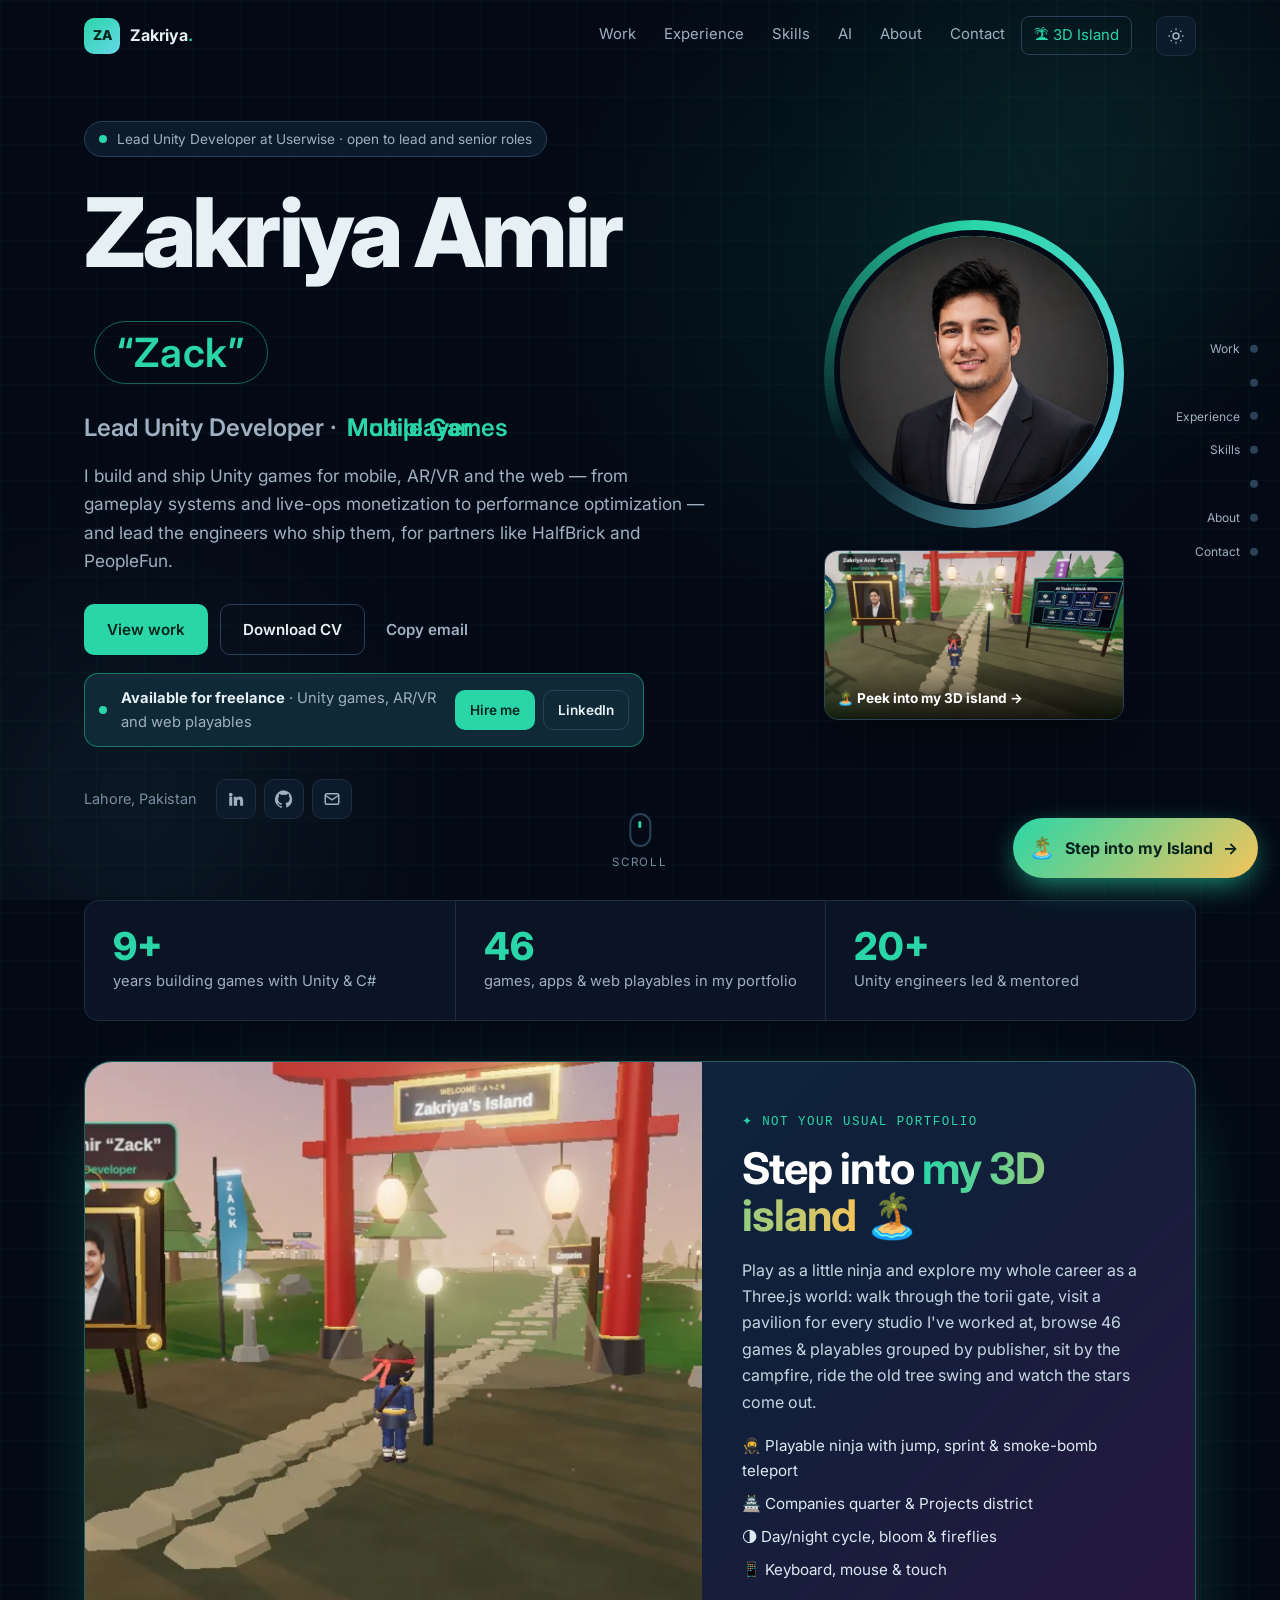
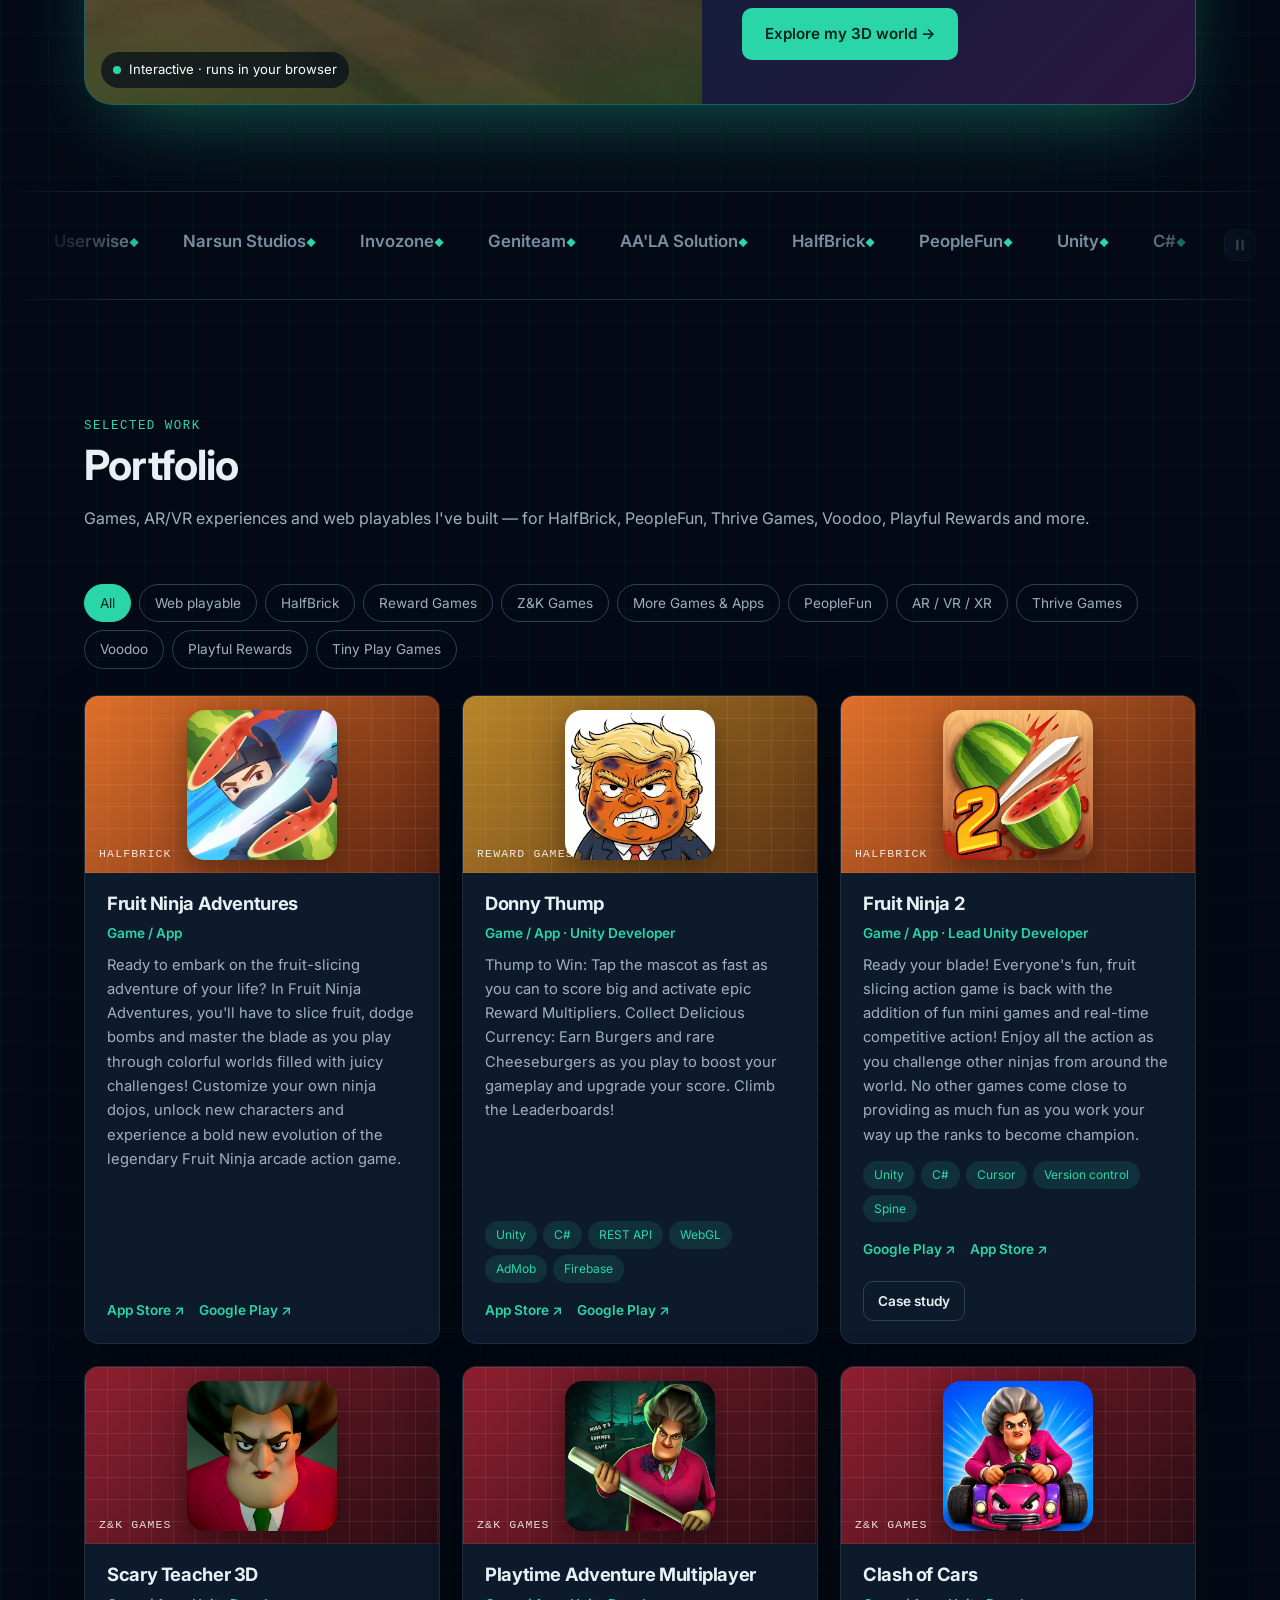
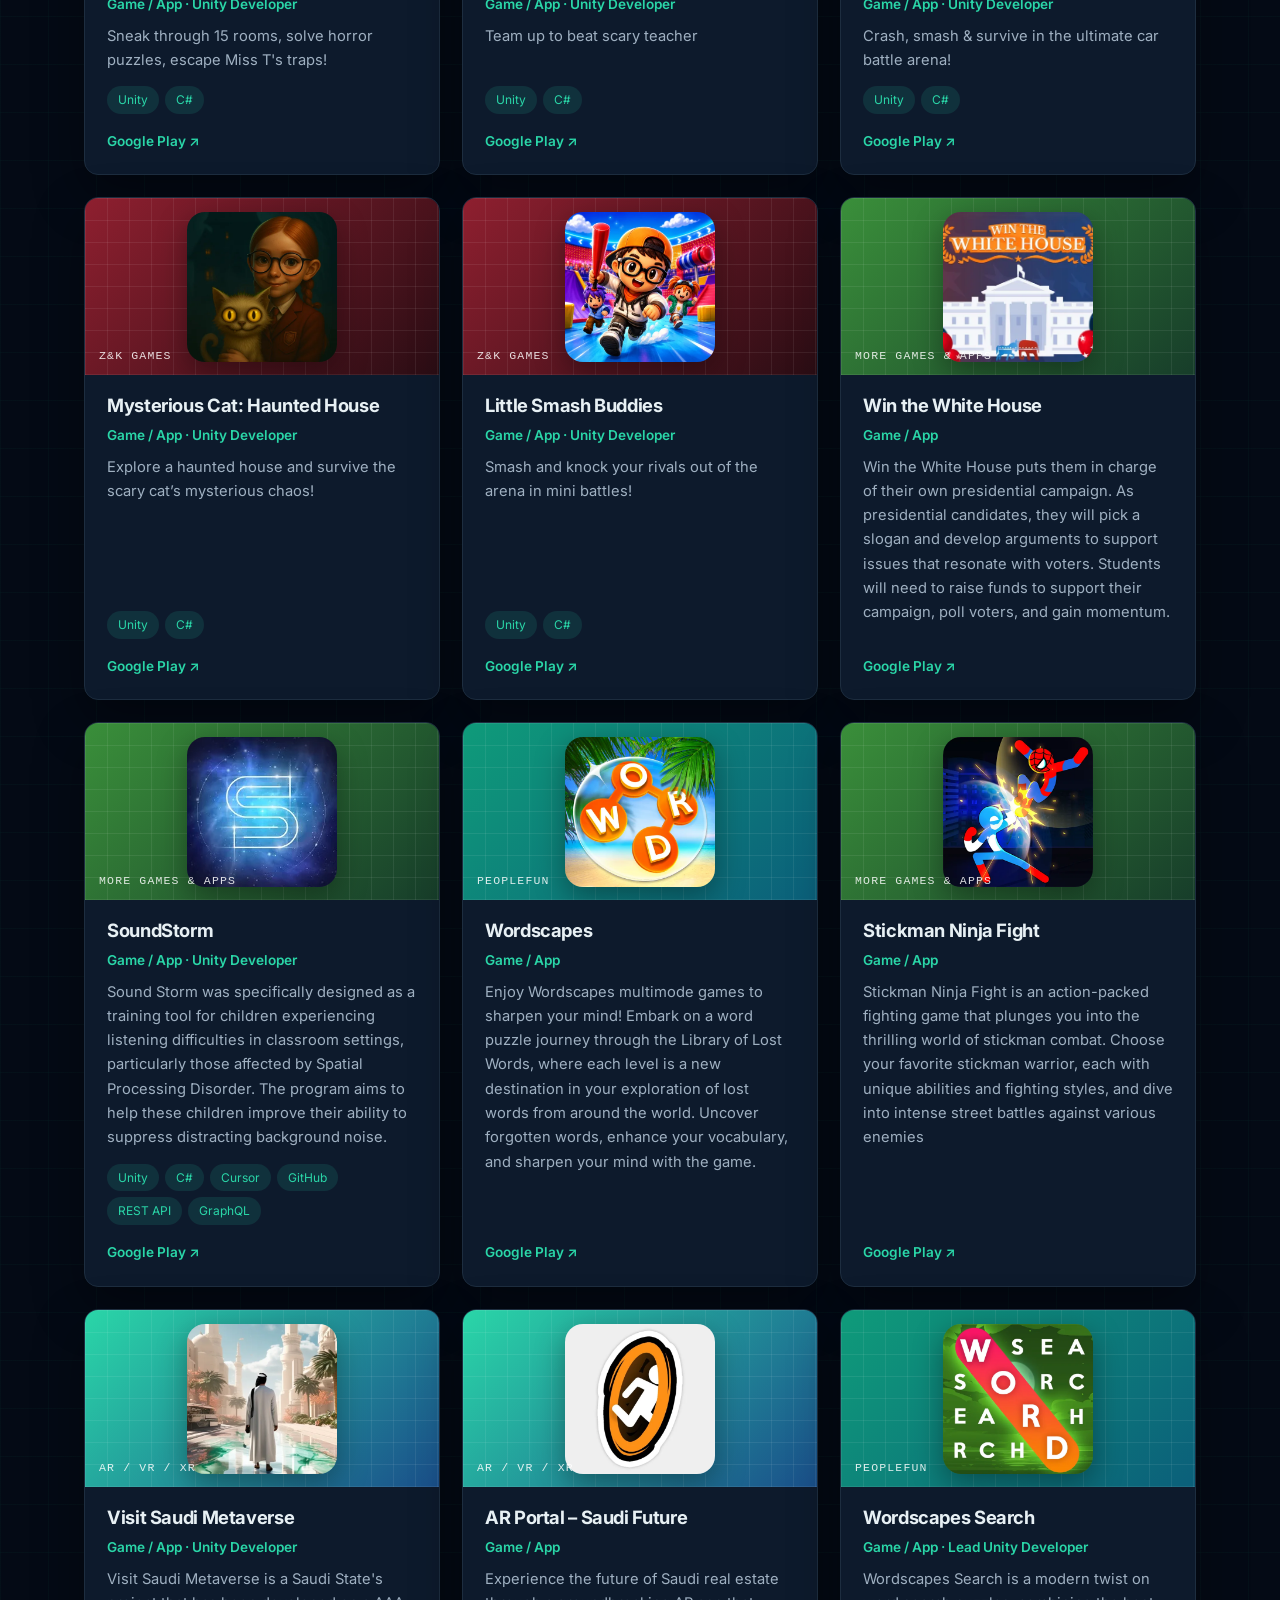
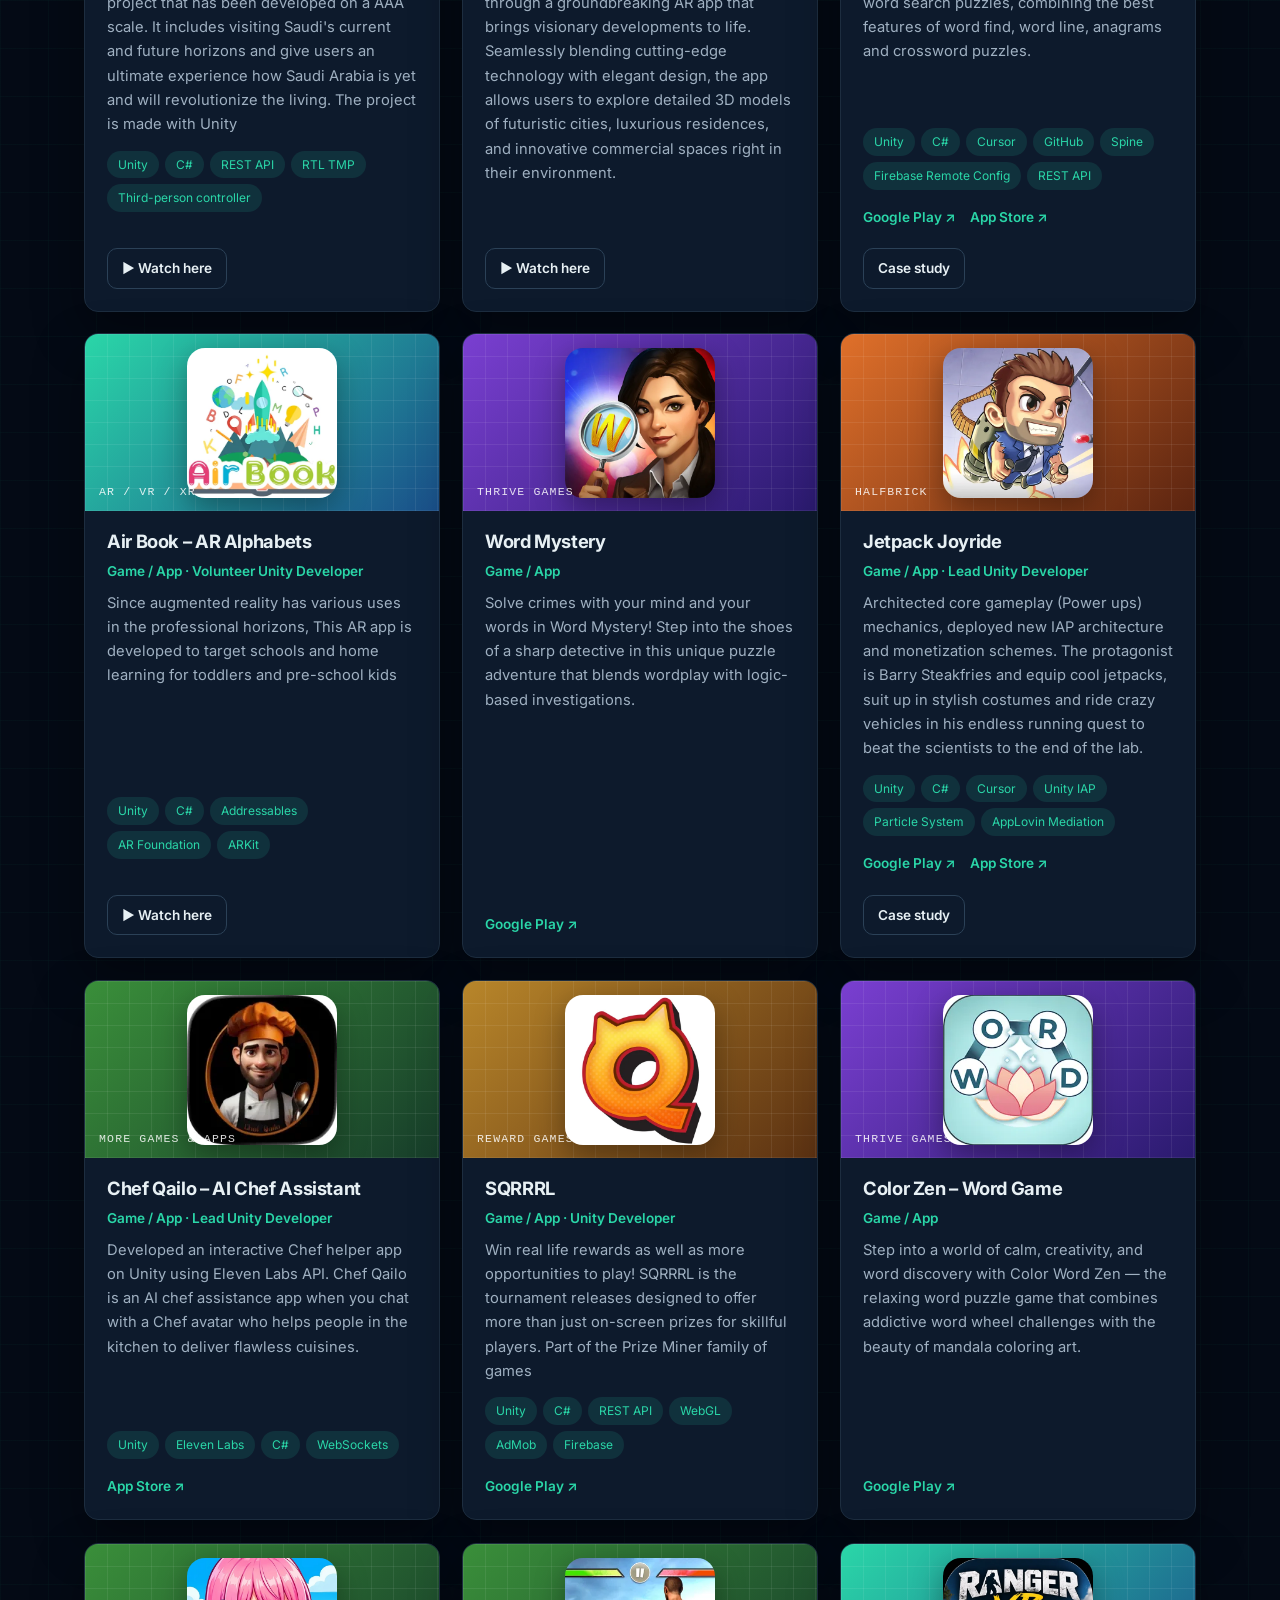
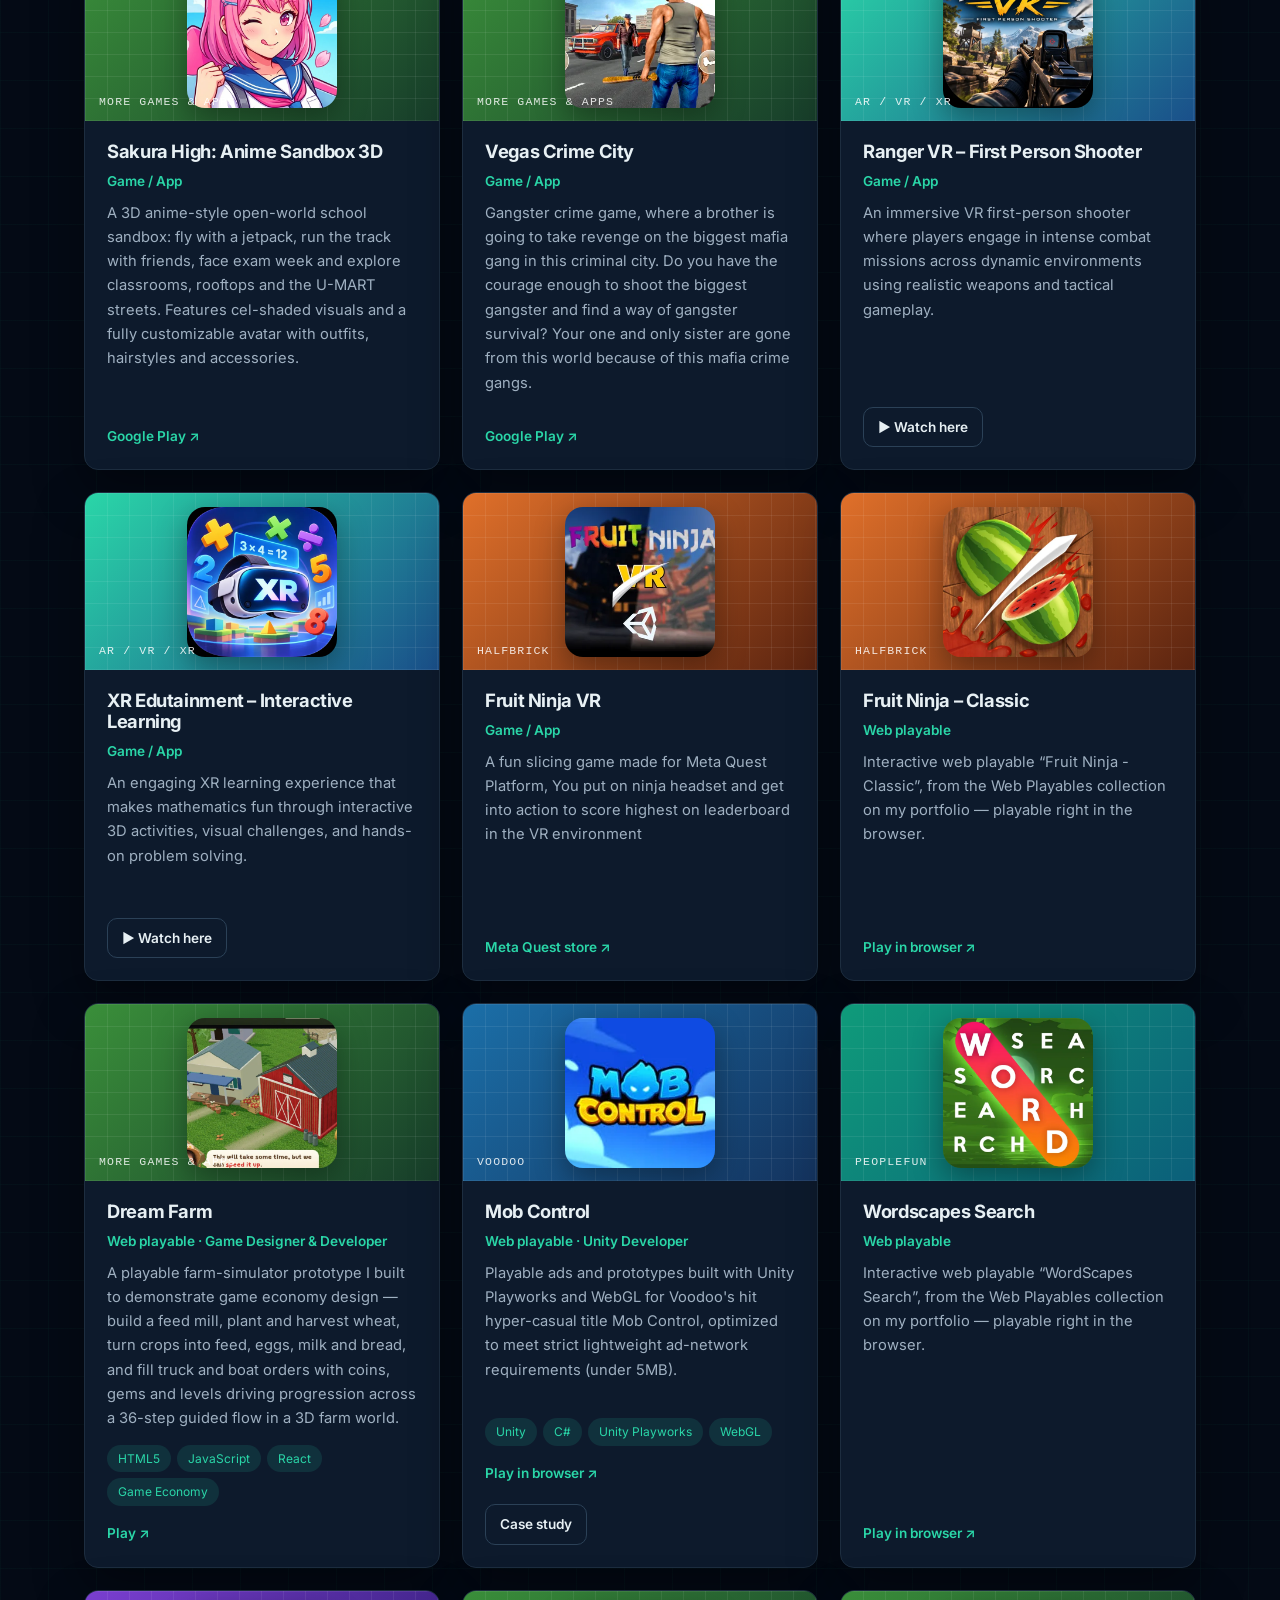
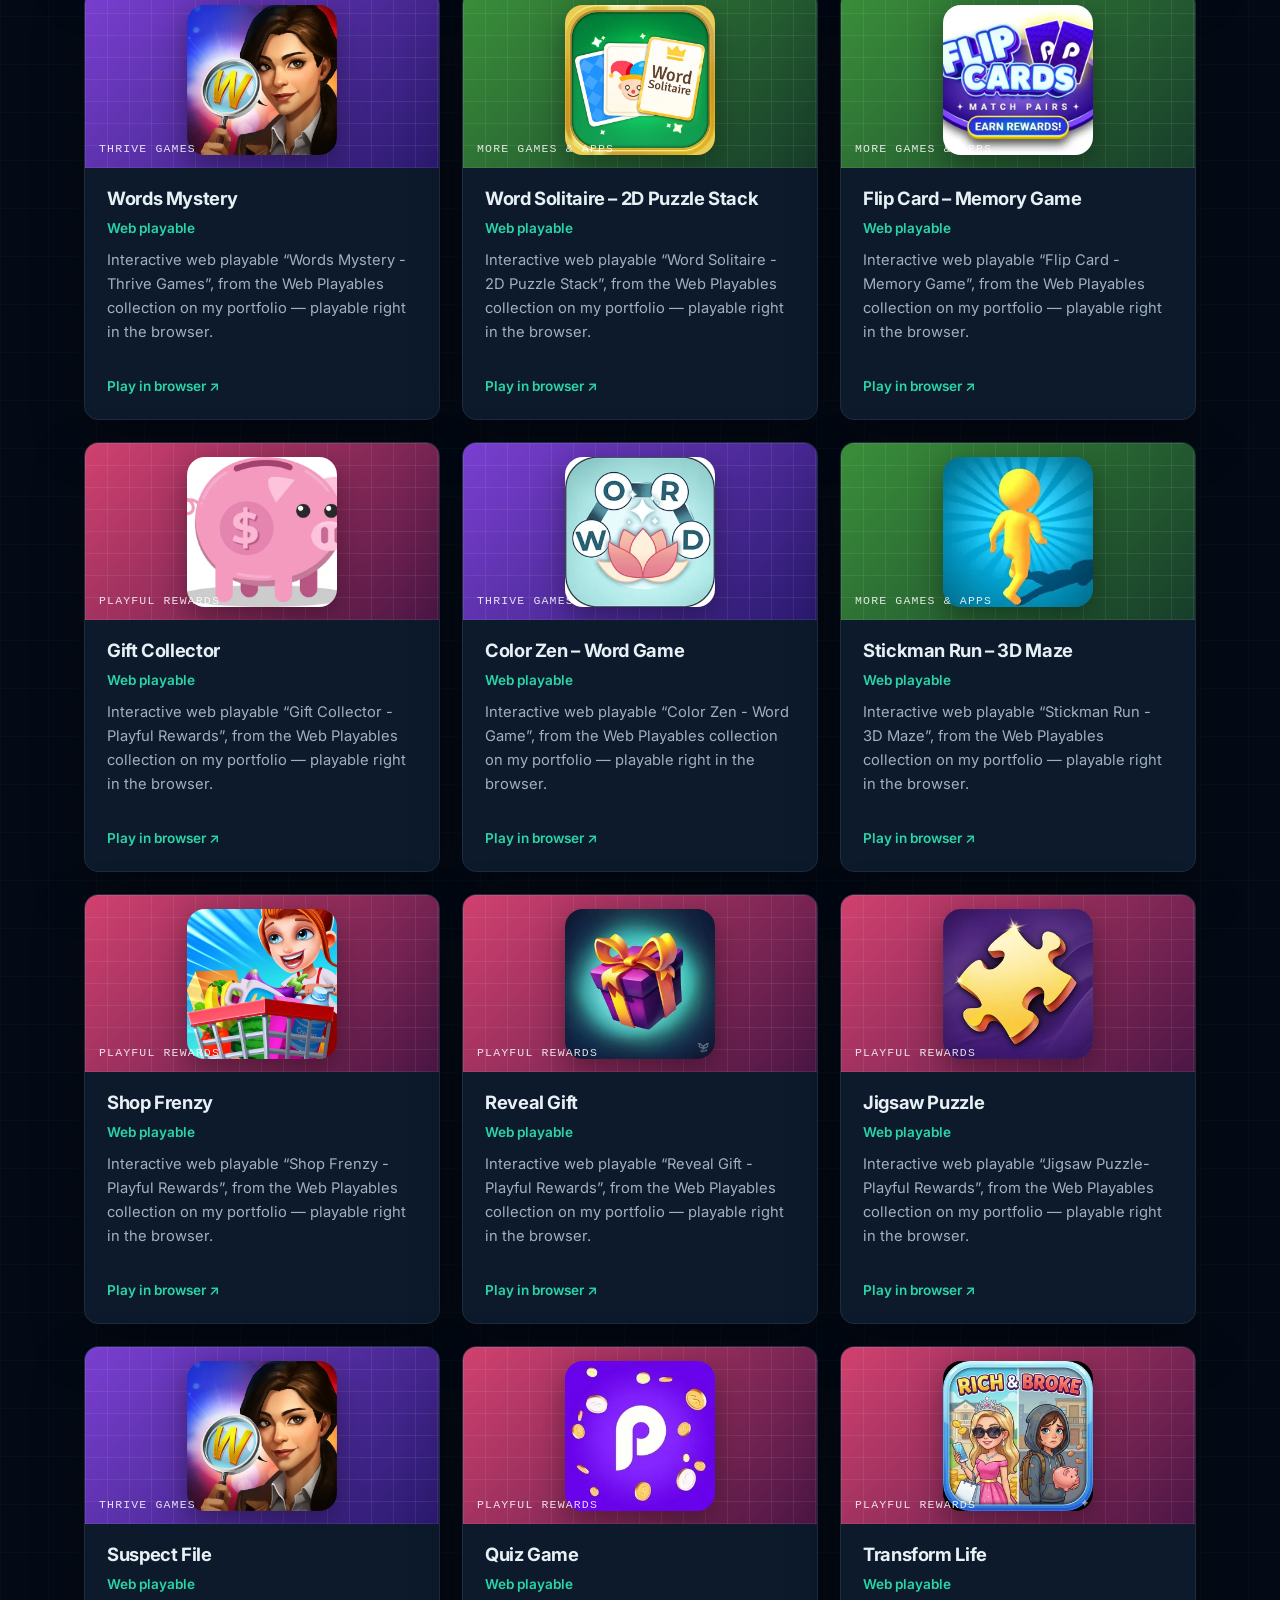
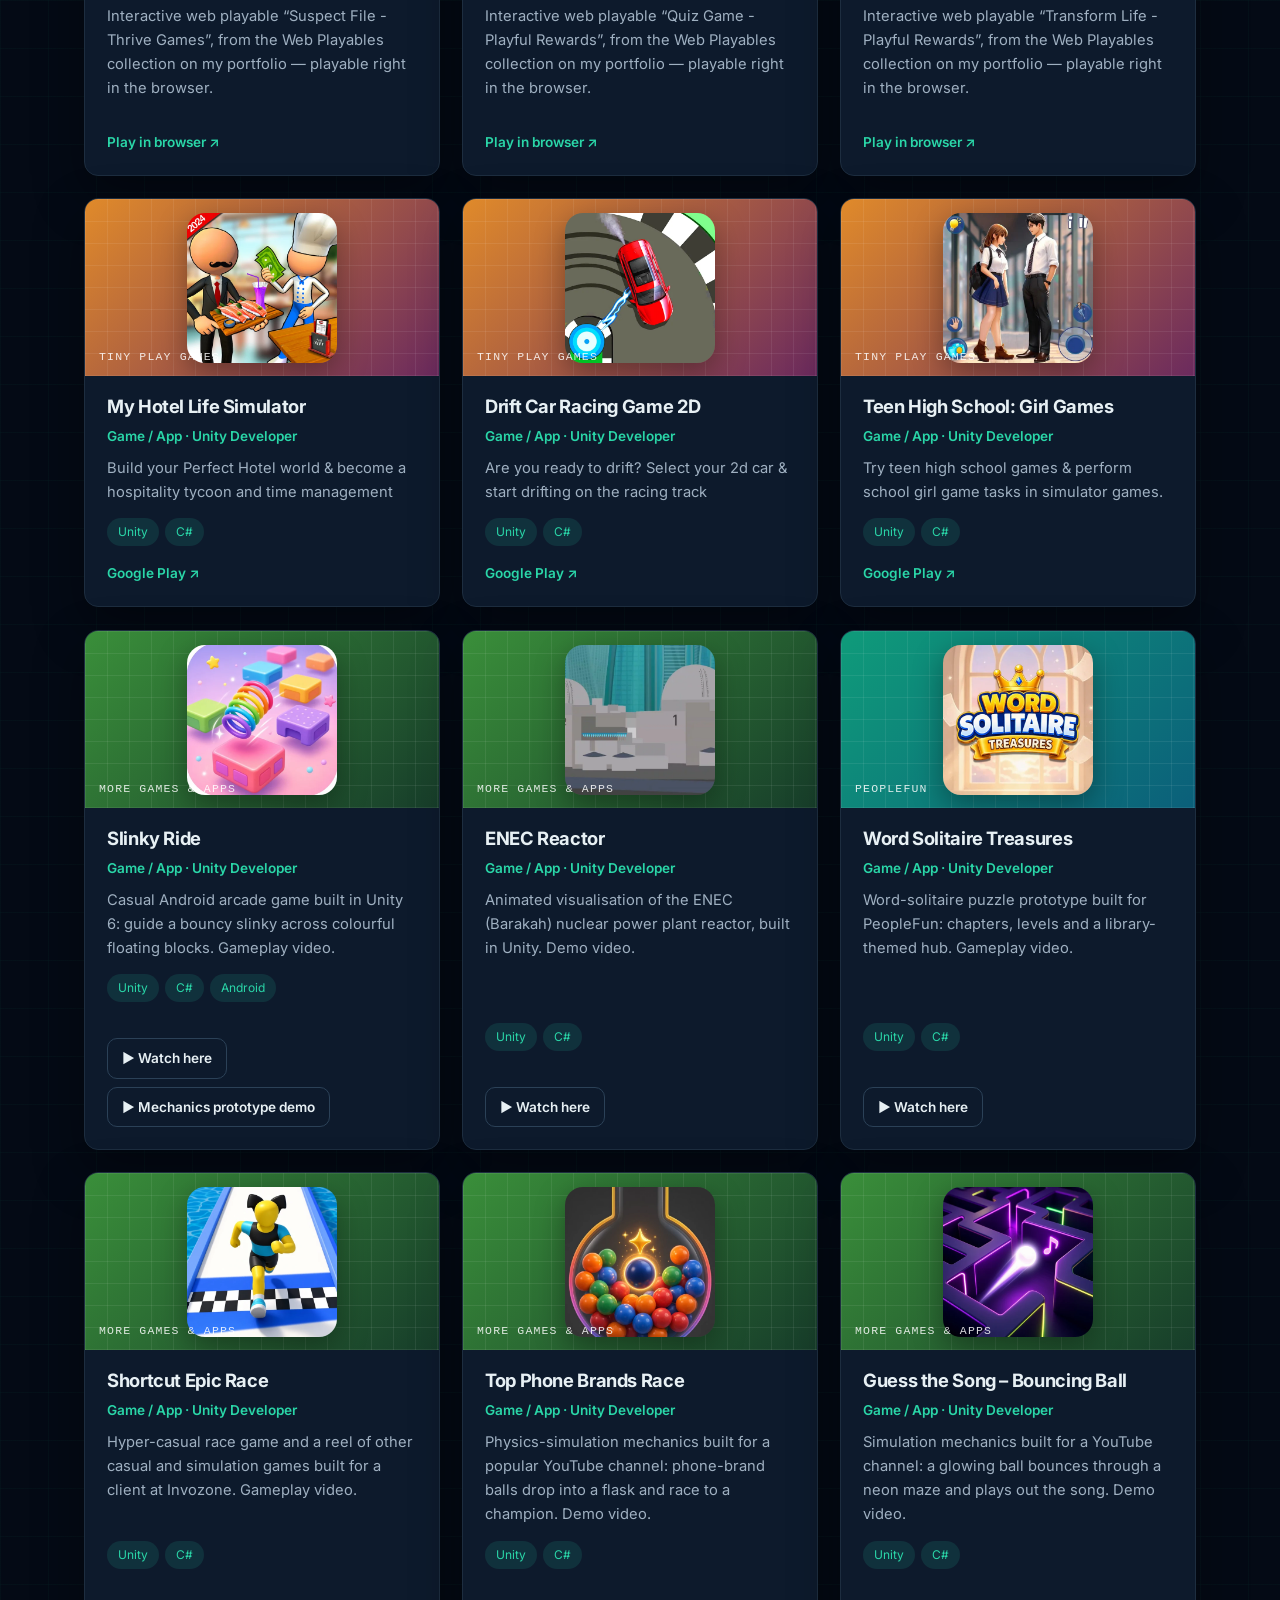
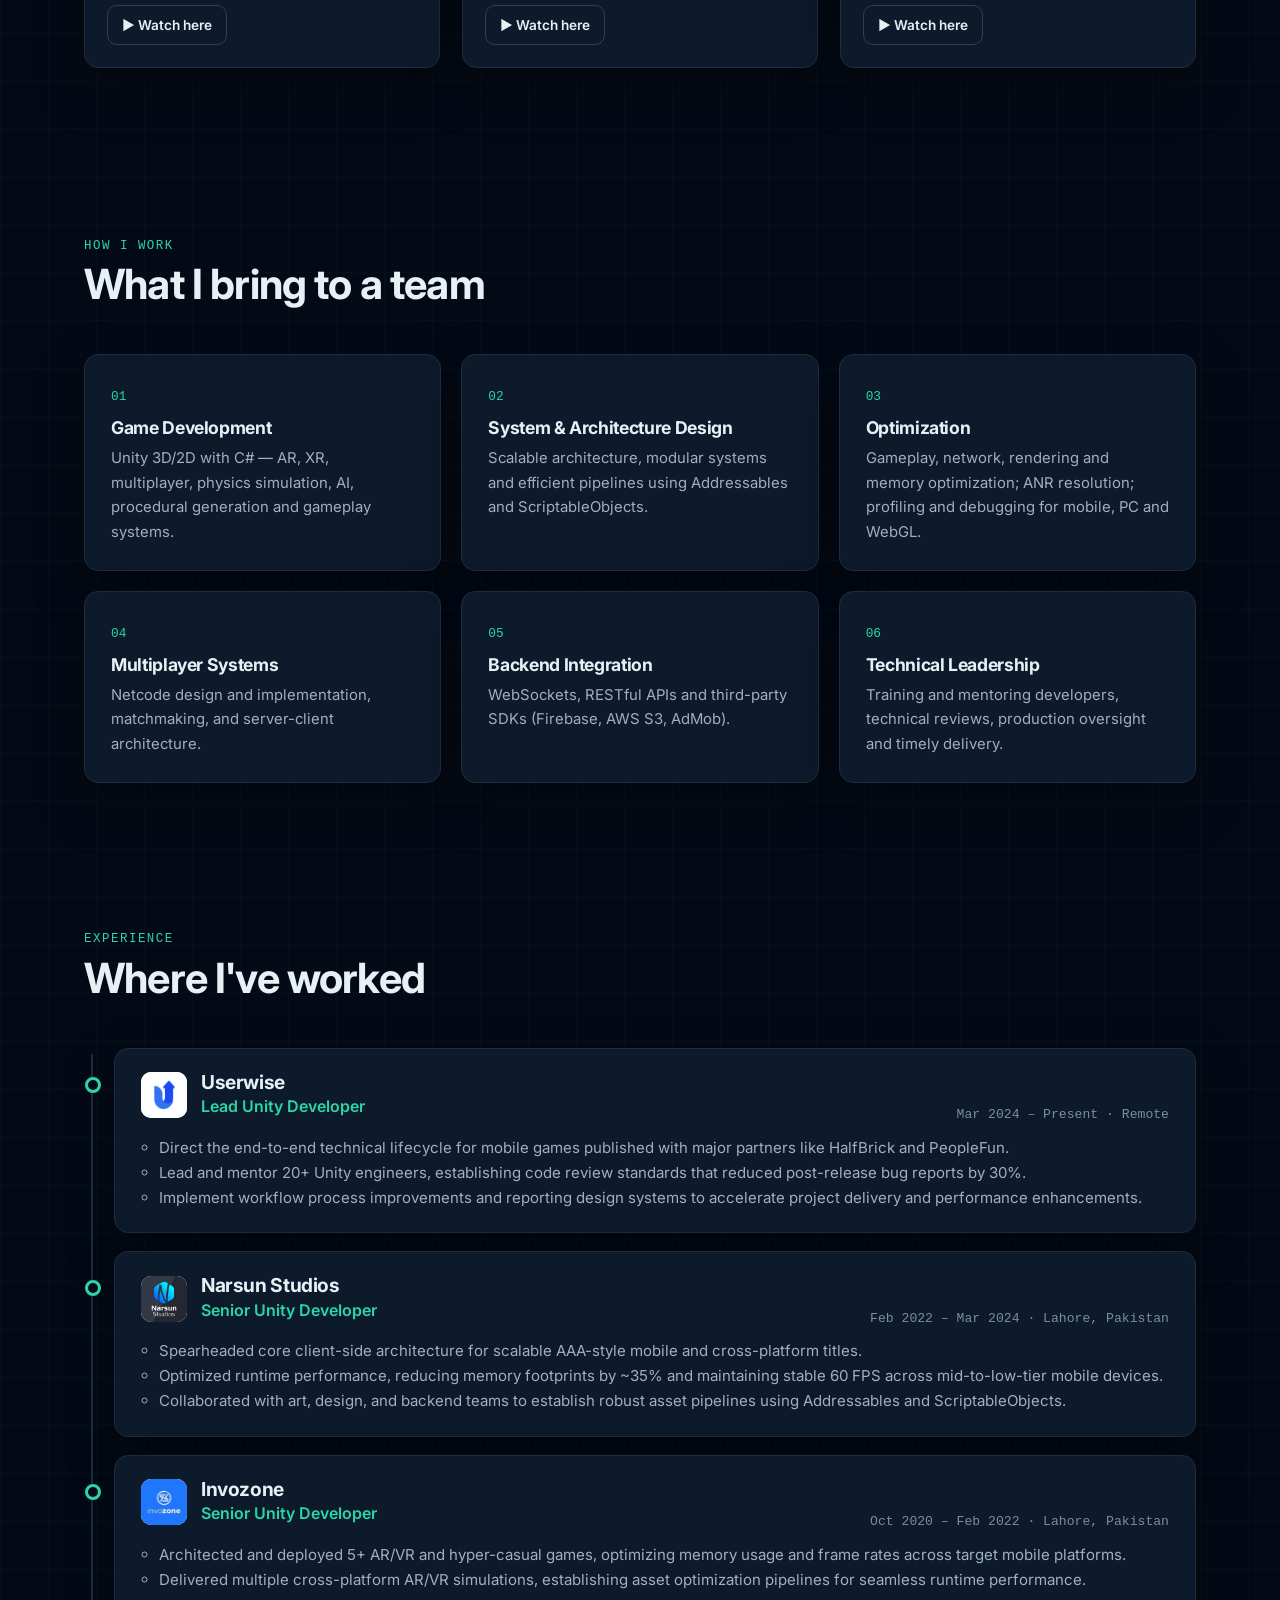
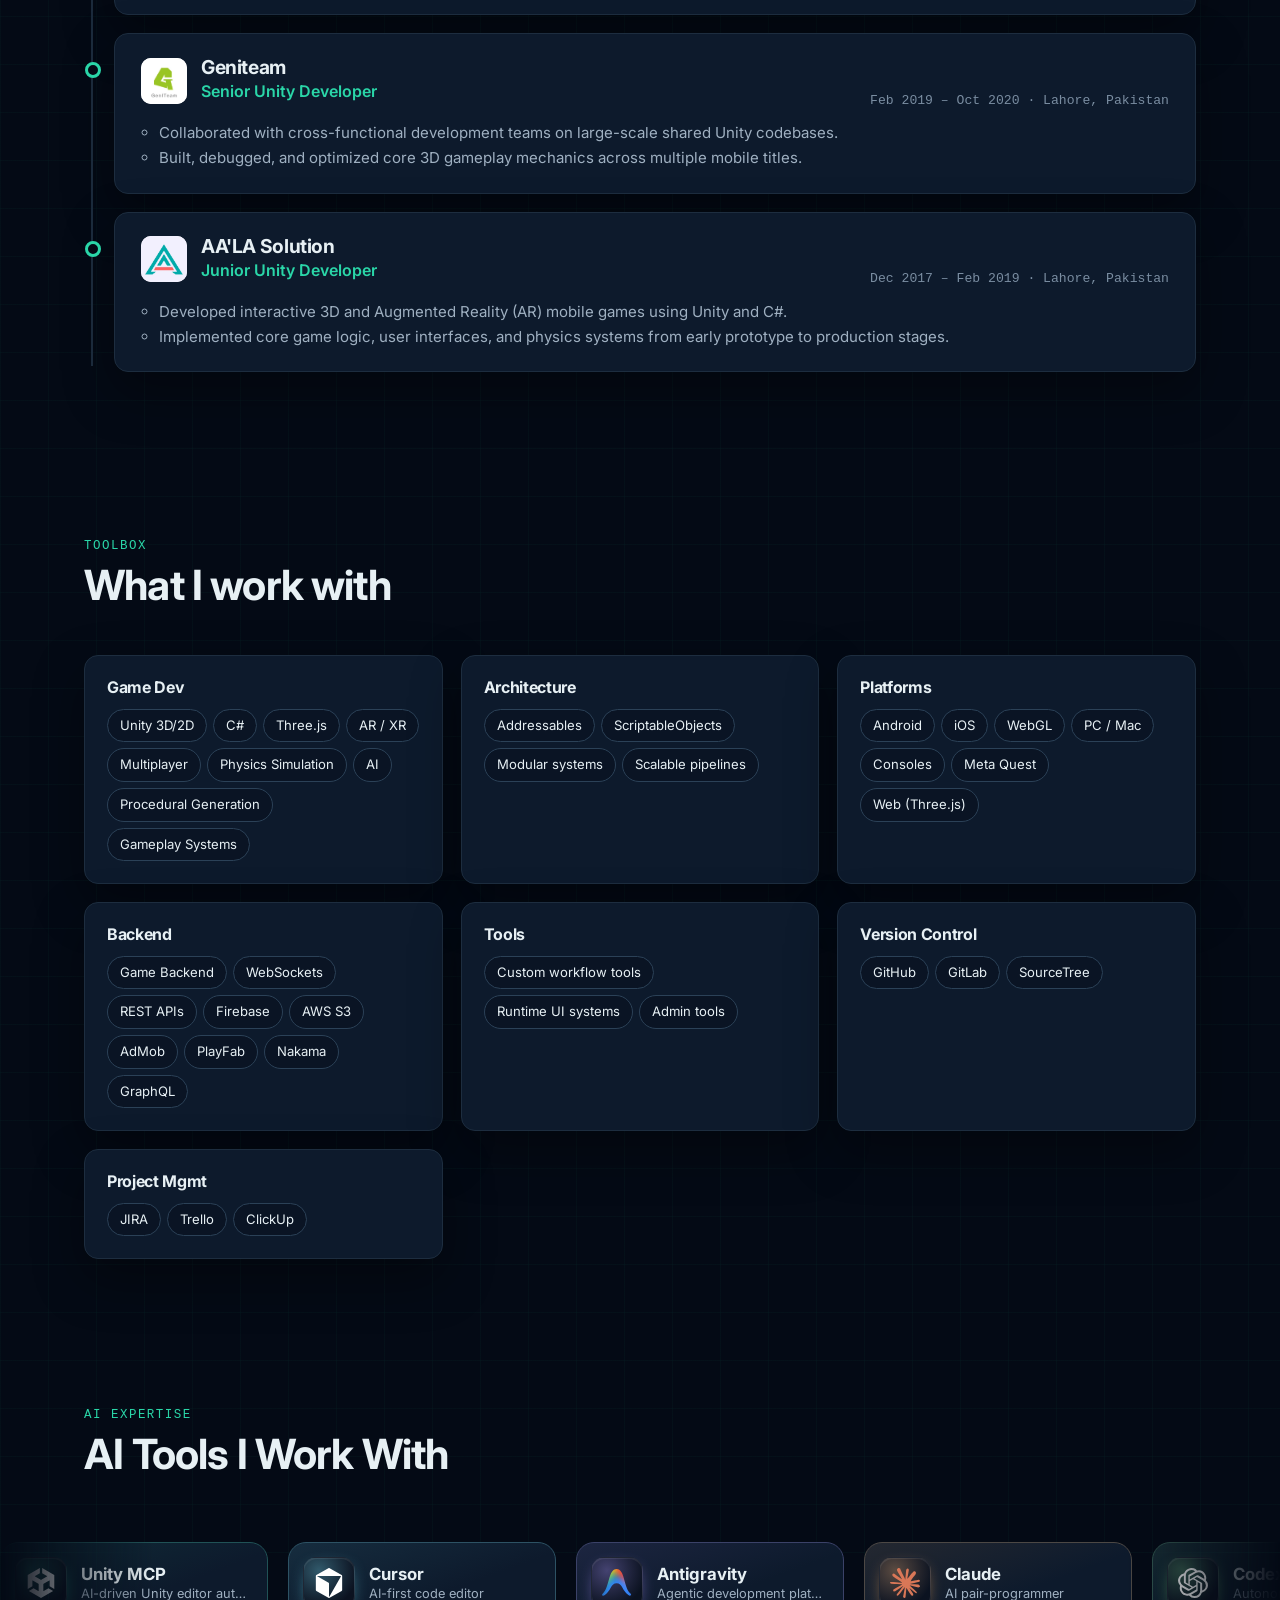
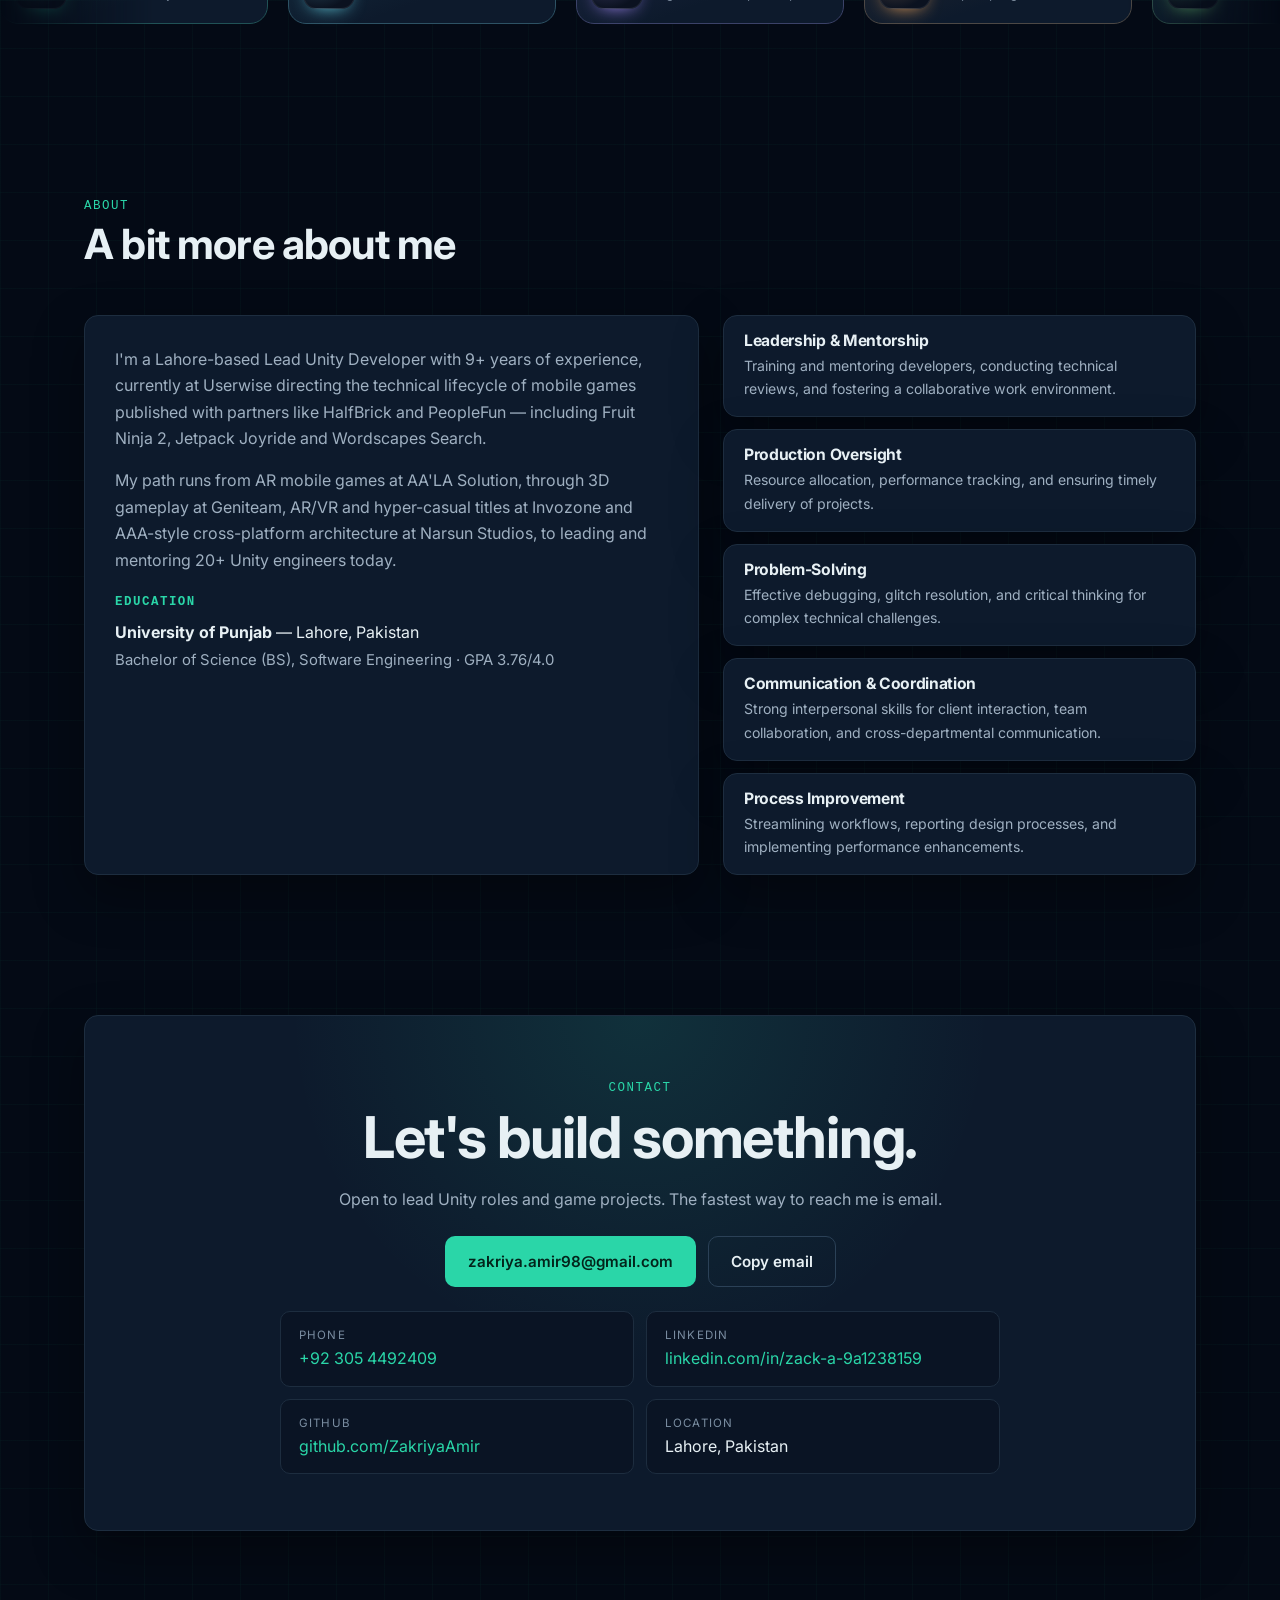
==== commit 2cc864f5: "Deploy site build (8f7bfe8)" ====
--- a/index.html
+++ b/index.html
@@ -4,7 +4,12 @@
 <meta charset="utf-8"><meta name="viewport" content="width=device-width,initial-scale=1">
 <title>Zakriya Amir (Zack) — Lead Unity Developer</title>
 <meta name="description" content="Zakriya Amir, Lahore-based Lead Unity Developer with 9+ years building mobile, AR/VR, multiplayer and WebGL games.">
-<script>(function(){var t=localStorage.getItem('theme');if(t)document.documentElement.dataset.theme=t;})();</script>
+<script>(function(){var t=localStorage.getItem('theme');if(t==='light'||t==='dark')document.documentElement.dataset.theme=t;})();</script>
+<link rel="canonical" href="https://zakriyaamir.github.io/">
+<link rel="icon" href="assets/icons/favicon.svg" type="image/svg+xml"><link rel="icon" href="assets/icons/favicon-32.png" sizes="32x32" type="image/png"><link rel="apple-touch-icon" href="assets/icons/apple-touch-icon.png"><link rel="manifest" href="assets/icons/site.webmanifest"><meta name="theme-color" content="#040a15">
+<meta property="og:type" content="website"><meta property="og:url" content="https://zakriyaamir.github.io/"><meta property="og:site_name" content="Zakriya Amir"><meta property="og:title" content="Zakriya Amir (Zack) — Lead Unity Developer"><meta property="og:description" content="Unity games for mobile, AR/VR and the web — plus an interactive 3D island you can explore in your browser."><meta property="og:image" content="https://zakriyaamir.github.io/assets/img/og-island.jpg"><meta property="og:image:width" content="1200"><meta property="og:image:height" content="630"><meta property="og:image:alt" content="The ninja on Zakriya's interactive 3D portfolio island">
+<meta name="twitter:card" content="summary_large_image"><meta name="twitter:title" content="Zakriya Amir (Zack) — Lead Unity Developer"><meta name="twitter:description" content="Unity games for mobile, AR/VR and the web — plus an interactive 3D island you can explore in your browser."><meta name="twitter:image" content="https://zakriyaamir.github.io/assets/img/og-island.jpg">
+<script type="application/ld+json">{"@context":"https://schema.org","@type":"Person","name":"Zakriya Amir","alternateName":"Zack","jobTitle":"Lead Unity Developer","url":"https://zakriyaamir.github.io/","image":"https://zakriyaamir.github.io/assets/img/profile.webp","address":{"@type":"PostalAddress","addressLocality":"Lahore","addressCountry":"PK"},"alumniOf":{"@type":"CollegeOrUniversity","name":"University of Punjab"},"knowsAbout":["Unity","C#","Game development","AR/VR","Multiplayer","WebGL","Three.js"],"sameAs":["https://www.linkedin.com/in/zack-a-9a1238159/","https://github.com/ZakriyaAmir"]}</script>
 <link rel="preconnect" href="https://fonts.googleapis.com"><link href="https://fonts.googleapis.com/css2?family=Inter:wght@400;500;600;700;800&display=swap" rel="stylesheet">
 <link rel="stylesheet" href="css/style.css">
 </head>
@@ -13,7 +18,7 @@
  <div class="container header-inner">
   <a class="logo" href="#top"><span class="logo-mark">ZA</span><span class="logo-name">Zakriya<span class="logo-dot">.</span></span></a>
   <nav class="site-nav" id="siteNav">
-   <a href="#work" data-section="work">Work</a><a href="#experience" data-section="experience">Experience</a><a href="#skills" data-section="skills">Skills</a><a href="#about" data-section="about">About</a><a href="#contact" data-section="contact">Contact</a><a href="world/" class="nav-world">🏝 3D Island</a>
+   <a href="#work" data-section="work">Work</a><a href="#experience" data-section="experience">Experience</a><a href="#skills" data-section="skills">Skills</a><a href="#aitools" data-section="aitools">AI</a><a href="#about" data-section="about">About</a><a href="#contact" data-section="contact">Contact</a><a href="world/" class="nav-world">🏝 3D Island</a>
   </nav>
   <div class="header-actions">
    <button class="icon-btn" id="themeToggle" aria-label="Switch light/dark theme"><svg class="icon-sun" viewBox="0 0 24 24" fill="none" stroke="currentColor" stroke-width="2"><circle cx="12" cy="12" r="4"/><path d="M12 2v2M12 20v2M4.9 4.9l1.4 1.4M17.7 17.7l1.4 1.4M2 12h2M20 12h2M4.9 19.1l1.4-1.4M17.7 6.3l1.4-1.4"/></svg><svg class="icon-moon" viewBox="0 0 24 24" fill="none" stroke="currentColor" stroke-width="2"><path d="M21 12.8A9 9 0 1 1 11.2 3a7 7 0 0 0 9.8 9.8z"/></svg></button>
@@ -24,7 +29,7 @@
 </header>
 
 <nav class="section-rail" aria-label="Sections"><ol>
- <li><a href="#work"><span class="rail-label">Work</span></a></li><li><a href="#approach"><span class="rail-label">What I bring</span></a></li><li><a href="#experience"><span class="rail-label">Experience</span></a></li><li><a href="#skills"><span class="rail-label">Skills</span></a></li><li><a href="#about"><span class="rail-label">About</span></a></li><li><a href="#contact"><span class="rail-label">Contact</span></a></li>
+ <li><a href="#work"><span class="rail-label">Work</span></a></li><li><a href="#approach"><span class="rail-label">What I bring</span></a></li><li><a href="#experience"><span class="rail-label">Experience</span></a></li><li><a href="#skills"><span class="rail-label">Skills</span></a></li><li><a href="#aitools"><span class="rail-label">AI Tools</span></a></li><li><a href="#about"><span class="rail-label">About</span></a></li><li><a href="#contact"><span class="rail-label">Contact</span></a></li>
 </ol></nav>
 
 <div class="announce" id="announce" hidden></div>
@@ -42,6 +47,7 @@
     <a class="btn btn-ghost" href="assets/Zakriya-Amir-Resume.pdf" target="_blank">Download CV</a>
     <button class="btn btn-link copy-btn" data-copy="zakriya.amir98@gmail.com"><span data-copy-label>Copy email</span></button>
    </div>
+   <div class="hire enter" id="hireCta" style="--i:6"><span class="status-dot" aria-hidden="true"></span><p><b>Available for freelance</b> · Unity games, AR/VR and web playables</p><div class="hire-actions"><a class="btn btn-primary btn-sm" href="mailto:zakriya.amir98@gmail.com">Hire me</a><a class="btn btn-ghost btn-sm" href="https://www.linkedin.com/in/zack-a-9a1238159/" target="_blank" rel="noopener">LinkedIn</a></div></div>
    <div class="hero-meta enter" style="--i:6">
     <span class="hero-loc">Lahore, Pakistan</span>
     <ul class="socials">
@@ -55,6 +61,7 @@
    <div class="avatar-wrap" id="avatarWrap">
     <img class="avatar" src="assets/img/profile.webp" alt="Portrait of Zakriya Amir" width="280" height="280" fetchpriority="high">
    </div>
+   <a class="hero-peek" href="world/" aria-label="Enter my interactive 3D island"><video class="peek-vid" muted loop playsinline preload="none" poster="assets/img/world-clip-poster.webp" data-src="assets/img/world-clip.mp4" width="640" height="360" aria-hidden="true"></video><span class="peek-label"><span aria-hidden="true">🏝️</span> Peek into my 3D island <span aria-hidden="true">→</span></span></a>
   </div>
  </div>
  <a class="scroll-cue" href="#work"><span class="scroll-cue-mouse"><span></span></span><span class="scroll-cue-text">Scroll</span></a>
@@ -89,6 +96,7 @@
   <div class="section-head reveal"><div><span class="kicker">Selected work</span><h2>Portfolio</h2><p>Games, AR/VR experiences and web playables I've built — for HalfBrick, PeopleFun, Thrive Games, Voodoo, Playful Rewards and more.</p></div></div>
   <div class="filters reveal" id="filters"></div>
   <div class="project-grid" id="projectGrid"></div>
+  <div class="show-all-wrap"><button class="btn btn-ghost" id="showAll" hidden>Show all projects</button></div>
  </div>
 </section>
 
@@ -158,6 +166,7 @@
 </section>
 </main>
 <footer class="site-footer"><div class="container"><span>© <span id="year"></span> Zakriya Amir</span><a href="#top">Back to top ↑</a></div></footer>
+<dialog class="cs-dlg" id="csDlg" aria-labelledby="csTitle"><button class="icon-btn cs-close" id="csClose" aria-label="Close case study">✕</button><div id="csBody"></div></dialog>
 <div class="toast" id="toast" role="status"></div>
 <a class="world-fab" id="worldFab" href="world/" aria-label="Step into my 3D island"><span class="fab-emoji" aria-hidden="true">🏝️</span><span class="fab-text">Step into my Island</span><span class="fab-arrow" aria-hidden="true">→</span></a>
 <script src="js/data.js"></script><script src="js/analytics-config.js"></script><script src="js/site-config.js"></script><script src="js/main.js"></script>
--- a/css/style.css
+++ b/css/style.css
@@ -1 +1 @@
-:root{--bg:#040a15;--bg-raised:#0a1424;--surface:#0d1a2c;--border:#1d2d3f;--border-strong:#2b4157;--text:#e7f0f4;--text-dim:#9fb0c1;--text-faint:#7a8da1;--accent:#2ad6a8;--accent-strong:#10b98a;--accent-2:#67d7e8;--accent-ink:#03241b;--accent-soft:rgba(42,214,168,.12);--grid-line:rgba(30,216,164,.03);--glow-1:rgba(8,184,146,.09);--glow-2:rgba(0,141,182,.08);--shadow:0 20px 50px rgba(0,0,0,.35);--radius:14px;--max:1160px;--ease:cubic-bezier(.16,1,.3,1);color-scheme:dark}:root[data-theme=light]{--bg:#f6f8fb;--bg-raised:#fff;--surface:#fff;--border:#dbe3ec;--border-strong:#c3cfdc;--text:#0d1b2a;--text-dim:#44576b;--text-faint:#5b6c7e;--accent:#087a5c;--accent-strong:#06654c;--accent-2:#0b7f95;--accent-ink:#fff;--accent-soft:rgba(11,143,108,.1);--grid-line:rgba(13,27,42,.035);--glow-1:rgba(11,143,108,.07);--glow-2:rgba(11,127,149,.06);--shadow:0 16px 40px rgba(13,27,42,.08);color-scheme:light}*,*:before,*:after{box-sizing:border-box}html{scroll-behavior:smooth;scroll-padding-top:90px}body{margin:0;background:var(--bg);color:var(--text);font-family:Inter,ui-sans-serif,system-ui,-apple-system,Segoe UI,Roboto,sans-serif;font-size:16px;line-height:1.65;overflow-x:hidden;background-image:linear-gradient(var(--grid-line) 1px,transparent 1px),linear-gradient(90deg,var(--grid-line) 1px,transparent 1px);background-size:48px 48px}a{color:inherit}button{font:inherit;cursor:pointer}.container{max-width:var(--max);margin:0 auto;padding:0 24px}h1,h2,h3{line-height:1.15;margin:0;letter-spacing:-.02em}h2{font-size:clamp(1.8rem,3.5vw,2.6rem);margin:.3rem 0 .6rem}.kicker{font-family:ui-monospace,SFMono-Regular,Consolas,monospace;font-size:.78rem;letter-spacing:.12em;text-transform:uppercase;color:var(--accent)}.muted,.section-head p{color:var(--text-dim)}.site-header{position:fixed;inset:0 0 auto;z-index:50;height:72px;display:flex;align-items:center;transition:height .3s,background .3s,border-color .3s;border-bottom:1px solid transparent}.site-header.scrolled{height:58px;background:color-mix(in srgb,var(--bg) 82%,transparent);backdrop-filter:blur(12px);border-color:var(--border)}.header-inner{display:flex;align-items:center;gap:24px;width:100%}.logo{display:flex;align-items:center;gap:10px;text-decoration:none;font-weight:700}.logo-mark{display:grid;place-items:center;width:36px;height:36px;border-radius:10px;background:linear-gradient(135deg,var(--accent),var(--accent-2));color:var(--accent-ink);font-size:.85rem;font-weight:800}.logo-dot{color:var(--accent)}.site-nav{display:flex;gap:4px;margin-left:auto}.site-nav a{text-decoration:none;color:var(--text-dim);padding:6px 12px;border-radius:8px;font-size:.93rem;transition:color .16s,background .16s}.site-nav a:hover,.site-nav a.active{color:var(--text);background:var(--accent-soft)}.site-nav a.nav-world{color:var(--accent);border:1px solid var(--border-strong)}.header-actions{display:flex;gap:8px}.icon-btn{display:inline-grid;place-items:center;width:40px;height:40px;border-radius:10px;border:1px solid var(--border);background:var(--surface);color:var(--text-dim);transition:all .16s}.icon-btn:hover{color:var(--accent);border-color:var(--accent);transform:translateY(-2px)}.icon-btn svg{width:18px;height:18px}.icon-moon{display:none}:root[data-theme=light] .icon-sun{display:none}:root[data-theme=light] .icon-moon{display:block}.nav-toggle{display:none}.read-progress{position:absolute;left:0;bottom:-1px;height:2px;width:0;background:linear-gradient(90deg,var(--accent),var(--accent-2))}.section-rail{position:fixed;right:22px;top:50%;transform:translateY(-50%);z-index:40}.section-rail ol{list-style:none;margin:0;padding:0;display:flex;flex-direction:column;gap:14px}.section-rail a{display:flex;align-items:center;justify-content:flex-end;gap:10px;text-decoration:none}.section-rail a:after{content:"";width:8px;height:8px;border-radius:50%;background:var(--border-strong);transition:all .3s}.section-rail a.active:after{background:var(--accent);transform:scale(1.5);box-shadow:0 0 12px var(--accent)}.rail-label{font-size:.75rem;color:var(--text-dim);opacity:0;transform:translate(6px);transition:all .3s}.section-rail a:hover .rail-label,.section-rail a.active .rail-label{opacity:1;transform:none}.hero{position:relative;min-height:100vh;display:flex;align-items:center;padding:120px 0 80px;overflow:hidden}.hero:before{content:"";position:absolute;inset:0;background:radial-gradient(600px circle at var(--mx,70%) var(--my,30%),var(--glow-1),transparent 60%);pointer-events:none}.hero-aurora span{position:absolute;width:520px;height:520px;border-radius:50%;filter:blur(90px);opacity:.55;animation:drift 18s ease-in-out infinite alternate}.hero-aurora span:first-child{background:var(--glow-1);top:-120px;right:-80px;background:radial-gradient(circle,rgba(42,214,168,.25),transparent 70%)}.hero-aurora span:last-child{bottom:-160px;left:-120px;background:radial-gradient(circle,rgba(103,215,232,.2),transparent 70%);animation-delay:-9s}@keyframes drift{to{transform:translate(60px,40px) scale(1.15)}}.hero-grid{position:relative;display:grid;grid-template-columns:1.4fr 1fr;gap:48px;align-items:center;width:100%}.status{display:inline-flex;align-items:center;gap:10px;padding:6px 14px;border:1px solid var(--border-strong);border-radius:99px;font-size:.85rem;color:var(--text-dim);background:var(--surface)}.status-dot{width:8px;height:8px;border-radius:50%;background:var(--accent);box-shadow:0 0 0 0 var(--accent);animation:pulse 2s infinite}@keyframes pulse{70%{box-shadow:0 0 0 10px transparent}to{box-shadow:0 0 0 0 transparent}}.hero h1{font-size:clamp(3rem,8vw,6rem);font-weight:800;margin:20px 0 10px;letter-spacing:-.04em}.word{display:inline-block}.word:last-child{background:linear-gradient(90deg,var(--accent),var(--accent-2));-webkit-background-clip:text;background-clip:text;color:transparent}.headline{font-size:clamp(1.15rem,2.2vw,1.5rem);font-weight:600;color:var(--text-dim);margin:0 0 14px;display:flex;gap:.4em;flex-wrap:wrap}.rotator{display:inline-grid;color:var(--accent)}.rotator span{grid-area:1/1;opacity:0;transform:translateY(60%);transition:all .5s var(--ease)}.rotator span.on{opacity:1;transform:none}.rotator span.out{opacity:0;transform:translateY(-60%)}.tagline{max-width:58ch;color:var(--text-dim);font-size:1.08rem;margin:0 0 28px}.hero-actions{display:flex;flex-wrap:wrap;gap:12px;align-items:center}.btn{display:inline-flex;align-items:center;gap:8px;padding:12px 22px;border-radius:10px;font-weight:600;text-decoration:none;border:1px solid transparent;transition:all .2s var(--ease);font-size:.95rem;background:none;color:var(--text)}.btn-primary{background:var(--accent);color:var(--accent-ink)}.btn-primary:hover{background:var(--accent-strong);transform:translateY(-2px);box-shadow:0 10px 30px var(--accent-soft)}.btn-ghost{border-color:var(--border-strong)}.btn-ghost:hover{border-color:var(--accent);color:var(--accent);transform:translateY(-2px)}.btn-link{color:var(--text-dim);padding:12px 8px}.btn-link:hover{color:var(--accent)}.hero-meta{display:flex;align-items:center;gap:20px;margin-top:32px;flex-wrap:wrap;color:var(--text-faint);font-size:.9rem}.socials{display:flex;gap:8px;list-style:none;margin:0;padding:0}.hero-side{display:flex;justify-content:center}.avatar-wrap{position:relative;padding:10px;border-radius:50%;background:conic-gradient(from 0deg,var(--accent),var(--accent-2),transparent,var(--accent));animation:spin 12s linear infinite}.avatar{width:280px;height:280px;border-radius:50%;object-fit:cover;border:6px solid var(--bg);animation:spin 12s linear infinite reverse}.avatar-placeholder{display:grid;place-content:center;text-align:center;background:var(--surface);color:var(--accent);font-size:4rem;font-weight:800}.avatar-placeholder small{font-size:.75rem;font-weight:500;color:var(--text-faint);letter-spacing:.08em;text-transform:uppercase}@keyframes spin{to{transform:rotate(360deg)}}.scroll-cue{position:absolute;left:50%;bottom:28px;transform:translate(-50%);display:flex;flex-direction:column;align-items:center;gap:6px;text-decoration:none;color:var(--text-faint);font-size:.72rem;text-transform:uppercase;letter-spacing:.15em}.scroll-cue-mouse{width:22px;height:34px;border:2px solid var(--border-strong);border-radius:12px;display:flex;justify-content:center;padding-top:6px}.scroll-cue-mouse span{width:3px;height:7px;border-radius:2px;background:var(--accent);animation:wheel 1.6s infinite}@keyframes wheel{to{transform:translateY(10px);opacity:0}}.enter{opacity:0;transform:translateY(24px);animation:in .7s var(--ease) forwards;animation-delay:calc(var(--i)*90ms + .1s)}@keyframes in{to{opacity:1;transform:none}}.reveal{opacity:0;transform:translateY(28px);transition:opacity .64s var(--ease),transform .64s var(--ease);transition-delay:var(--d,0ms)}.reveal.in{opacity:1;transform:none}@media (prefers-reduced-motion:reduce){*{animation:none!important;transition:none!important}.enter,.reveal{opacity:1;transform:none}}.proof{list-style:none;margin:0 auto;padding:0;display:grid;grid-template-columns:repeat(3,1fr);border:1px solid var(--border);border-radius:var(--radius);background:var(--bg-raised);overflow:hidden}.proof-item{padding:26px 28px;display:flex;flex-direction:column;gap:4px}.proof-item+.proof-item{border-left:1px solid var(--border)}.proof-item strong{font-size:2.4rem;font-weight:800;color:var(--accent);line-height:1}.proof-item span{color:var(--text-dim);font-size:.92rem}.marquee-wrap{position:relative;margin:56px 0 0;border-block:1px solid var(--border);padding:18px 0;-webkit-mask:linear-gradient(90deg,transparent,#000 10%,#000 90%,transparent)}.marquee{display:flex;overflow:hidden}.marquee-track{display:flex;gap:44px;list-style:none;margin:0;padding:0 22px;flex-shrink:0;animation:marq 40s linear infinite;white-space:nowrap}.marquee-track li{color:var(--text-faint);font-weight:600;font-size:1.05rem}.marquee-track li:before{content:"\25c6";color:var(--accent);font-size:.6rem;margin-right:44px;vertical-align:middle}.marquee:hover .marquee-track,.marquee.paused .marquee-track{animation-play-state:paused}@keyframes marq{to{transform:translate(-100%)}}.marquee-toggle{position:absolute;right:24px;top:50%;transform:translateY(-50%);width:32px;height:32px}.section{padding:110px 0 30px}.section-head{display:flex;justify-content:space-between;align-items:flex-end;margin-bottom:36px;gap:20px}.card{background:var(--surface);border:1px solid var(--border);border-radius:var(--radius);box-shadow:var(--shadow)}.filters{display:flex;flex-wrap:wrap;gap:8px;margin-bottom:26px}.filter{padding:7px 15px;border-radius:99px;border:1px solid var(--border-strong);background:transparent;color:var(--text-dim);font-size:.85rem;transition:all .2s}.filter.on,.filter:hover{background:var(--accent);color:var(--accent-ink);border-color:var(--accent)}.project-grid{display:grid;grid-template-columns:repeat(3,1fr);gap:22px}.project-card{display:flex;flex-direction:column;overflow:hidden;transition:transform .3s var(--ease),border-color .3s,opacity .3s;transform-style:preserve-3d;will-change:transform}.project-card:hover{border-color:var(--accent)}.project-card.hide{display:none}.project-media{aspect-ratio:16/8;position:relative;overflow:hidden;background:linear-gradient(135deg,var(--h1),var(--h2));display:grid;place-items:center}.project-media:after{content:"";position:absolute;inset:0;background-image:linear-gradient(rgba(255,255,255,.07) 1px,transparent 1px),linear-gradient(90deg,rgba(255,255,255,.07) 1px,transparent 1px);background-size:22px 22px}.art-glyph{font-size:2.6rem;font-weight:800;color:#ffffffe6;z-index:1;text-shadow:0 4px 20px rgba(0,0,0,.3)}.art-label{position:absolute;left:14px;bottom:10px;font-size:.72rem;letter-spacing:.1em;text-transform:uppercase;color:#ffffffd9;z-index:1;font-family:ui-monospace,monospace}.project-body{padding:20px 22px 22px;display:flex;flex-direction:column;gap:8px;flex:1}.project-body h3{font-size:1.15rem}.project-body .role{color:var(--accent);font-size:.85rem;font-weight:600}.project-body .summary{color:var(--text-dim);font-size:.92rem;margin:0;flex:1}.chips{display:flex;flex-wrap:wrap;gap:6px;list-style:none;margin:6px 0 0;padding:0}.chip{font-size:.75rem;padding:3px 10px;border-radius:99px;background:var(--accent-soft);color:var(--accent);border:1px solid transparent}.links{display:flex;flex-wrap:wrap;gap:14px;margin-top:8px}.links a{font-size:.85rem;font-weight:600;color:var(--accent);text-decoration:none}.links a:hover{text-decoration:underline}.approach-grid{display:grid;grid-template-columns:repeat(3,1fr);gap:20px}.approach-card{padding:26px}.approach-card .num{font-family:ui-monospace,monospace;color:var(--accent);font-size:.8rem}.approach-card h3{margin:10px 0 8px;font-size:1.1rem}.approach-card p{margin:0;color:var(--text-dim);font-size:.93rem}.timeline{list-style:none;margin:0;padding:0 0 0 30px;position:relative}.timeline:before{content:"";position:absolute;left:7px;top:6px;bottom:6px;width:2px;background:var(--border)}.timeline .line-fill{position:absolute;left:7px;top:6px;width:2px;height:0;background:linear-gradient(var(--accent),var(--accent-2));transition:height .2s}.job{position:relative;padding:22px 26px;margin-bottom:18px}.job:before{content:"";position:absolute;left:-30px;top:28px;width:16px;height:16px;border-radius:50%;background:var(--bg);border:3px solid var(--accent)}.job-top{display:flex;justify-content:space-between;gap:12px;flex-wrap:wrap;align-items:baseline}.job h3{font-size:1.2rem}.job .r{color:var(--accent);font-weight:600}.job .p{font-family:ui-monospace,monospace;font-size:.82rem;color:var(--text-faint)}.job ul{margin:10px 0 0;padding-left:18px;color:var(--text-dim);font-size:.94rem}.skills-grid{display:grid;grid-template-columns:repeat(auto-fill,minmax(320px,1fr));gap:18px}.skill-group{padding:22px}.skill-group h3{font-size:1rem;margin-bottom:12px}.skill-group .chip{font-size:.82rem;padding:5px 12px;background:var(--bg-raised);color:var(--text);border-color:var(--border-strong);transition:all .2s}.skill-group .chip:hover{border-color:var(--accent);color:var(--accent)}.island-teaser{display:grid;grid-template-columns:1.2fr 1fr;align-items:center;gap:30px;padding:40px;text-decoration:none;overflow:hidden;transition:transform .3s var(--ease),border-color .3s}.island-teaser:hover{border-color:var(--accent);transform:translateY(-4px)}.island-art{width:100%;height:auto}.ia-sun{fill:#f5c35b}.ia-wave-1{fill:var(--accent-2);opacity:.5}.ia-wave-2{fill:var(--accent-2);opacity:.25}.ia-land{fill:var(--accent)}.ia-tree{fill:none;stroke:var(--text);stroke-width:4;stroke-linecap:round}.ia-wave{animation:wave 4s ease-in-out infinite alternate}@keyframes wave{to{transform:translate(-14px)}}.about-grid{display:grid;grid-template-columns:1.3fr 1fr;gap:24px}.about-card{padding:30px}.about-card p{color:var(--text-dim);margin-top:0}.subhead{display:block;margin:22px 0 10px}.edu span{color:var(--text-dim);font-size:.93rem}.soft-list{display:flex;flex-direction:column;gap:12px}.soft{padding:16px 20px}.soft h3{font-size:.98rem;margin-bottom:4px}.soft p{margin:0;color:var(--text-dim);font-size:.88rem}.contact-card{padding:56px;text-align:center;background:radial-gradient(500px circle at 50% 0,var(--accent-soft),transparent 70%),var(--surface)}.contact-card h2{font-size:clamp(2.2rem,5vw,3.6rem)}.contact-card p{color:var(--text-dim)}.contact-card .hero-actions{justify-content:center;margin:24px 0}.contact-list{list-style:none;padding:0;margin:20px auto 0;display:grid;grid-template-columns:repeat(2,1fr);gap:12px;max-width:720px;text-align:left}.contact-list li{display:flex;flex-direction:column;padding:14px 18px;border:1px solid var(--border);border-radius:10px;background:var(--bg-raised)}.contact-list span:first-child{font-size:.72rem;text-transform:uppercase;letter-spacing:.1em;color:var(--text-faint)}.contact-list a{text-decoration:none;color:var(--accent);word-break:break-all}.site-footer{padding:40px 0;margin-top:80px;border-top:1px solid var(--border);color:var(--text-faint);font-size:.88rem}.site-footer .container{display:flex;justify-content:space-between}.site-footer a{text-decoration:none}.toast{position:fixed;left:50%;bottom:28px;transform:translate(-50%,40px);opacity:0;background:var(--accent);color:var(--accent-ink);padding:10px 20px;border-radius:10px;font-weight:600;transition:all .3s var(--ease);z-index:99;pointer-events:none}.toast.show{opacity:1;transform:translate(-50%)}@media (max-width:960px){.project-grid,.approach-grid{grid-template-columns:repeat(2,1fr)}.section-rail{display:none}.about-grid{grid-template-columns:1fr}}@media (max-width:760px){.nav-toggle{display:inline-grid}.site-nav{position:fixed;top:58px;left:0;right:0;flex-direction:column;background:var(--bg-raised);border-bottom:1px solid var(--border);padding:12px 24px;transform:translateY(-120%);transition:transform .3s var(--ease)}.site-nav.open{transform:none}.site-nav a{padding:12px}.header-actions{margin-left:auto}.hero-grid{grid-template-columns:1fr;text-align:left}.hero-side{order:-1;justify-content:flex-start}.avatar{width:150px;height:150px}.avatar-placeholder{font-size:2.4rem}.proof{grid-template-columns:1fr}.proof-item+.proof-item{border-left:0;border-top:1px solid var(--border)}.project-grid,.approach-grid,.contact-list,.island-teaser{grid-template-columns:1fr}.contact-card,.island-teaser{padding:30px 22px}.section{padding:80px 0 20px}.scroll-cue{display:none}}.project-media.has-img img{position:relative;z-index:1;width:min(46%,150px);height:auto;aspect-ratio:1;object-fit:cover;border-radius:18px;box-shadow:0 10px 30px #00000059;transition:transform .4s var(--ease)}.project-card:hover .project-media.has-img img{transform:scale(1.06) rotate(-2deg)}.job-id{display:flex;gap:14px;align-items:center}.job-logo{width:46px;height:46px;border-radius:10px;object-fit:cover;background:#fff}.aka{display:inline-block;font-size:.42em;font-weight:600;letter-spacing:.02em;color:var(--accent);vertical-align:middle;margin-left:.25em;padding:.18em .55em;border:1px solid color-mix(in srgb,var(--accent) 45%,transparent);border-radius:999px;transform:translateY(-.35em)}.world-promo{padding-top:40px}.world-card{display:grid;grid-template-columns:1.25fr 1fr;gap:0;border-radius:28px;overflow:hidden;text-decoration:none;color:inherit;position:relative;background:linear-gradient(135deg,#0b2a3c,#10203a 55%,#2a1640);border:1px solid rgba(42,214,168,.35);box-shadow:0 30px 80px -30px #2ad6a873;transition:transform .4s var(--ease),box-shadow .4s}.world-card:hover{transform:translateY(-6px);box-shadow:0 40px 90px -30px #2ad6a8b3}.world-card:after{content:"";position:absolute;inset:-1px;border-radius:inherit;padding:1px;background:conic-gradient(from var(--wa,0deg),#2ad6a8,#f5c35b,#ff5f8f,#3b8fe0,#2ad6a8);-webkit-mask:linear-gradient(#000 0 0) content-box,linear-gradient(#000 0 0);-webkit-mask-composite:xor;mask-composite:exclude;animation:wspin 6s linear infinite;pointer-events:none;opacity:.8}@property --wa{syntax:"<angle>";inherits:false;initial-value:0deg}@keyframes wspin{to{--wa:360deg}}.world-media{position:relative;min-height:340px;overflow:hidden}.world-media img{position:absolute;inset:0;width:100%;height:100%;object-fit:cover;transform:scale(1.04);transition:transform 1.2s var(--ease)}.world-card:hover .world-media img{transform:scale(1.1)}.world-live{position:absolute;left:16px;bottom:16px;display:flex;gap:8px;align-items:center;background:#050e1ab8;backdrop-filter:blur(6px);color:#fff;font-size:.82rem;padding:7px 12px;border-radius:999px}.world-copy{padding:44px 40px;color:#eaf6f3}.world-copy h2{font-size:clamp(1.9rem,3.4vw,2.8rem);line-height:1.08;margin:.3em 0 .4em;color:#fff}.world-copy h2 em{font-style:normal;background:linear-gradient(90deg,#2ad6a8,#f5c35b);-webkit-background-clip:text;background-clip:text;color:transparent}.world-copy p{color:#c4d6e2}.world-feats{list-style:none;padding:0;margin:18px 0 26px;display:grid;gap:8px;font-size:.95rem;color:#dbe9f1}.world-cta{box-shadow:0 0 #2ad6a899;animation:fabpulse 2.2s infinite}.world-fab{position:fixed;right:22px;bottom:22px;z-index:60;display:flex;align-items:center;gap:10px;padding:13px 20px 13px 16px;border-radius:999px;text-decoration:none;font-weight:700;color:#06231c;background:linear-gradient(135deg,#2ad6a8,#f5c35b);box-shadow:0 10px 30px -6px #2ad6a8b3;animation:fabpulse 2.2s infinite;transition:transform .25s var(--ease),opacity .3s}.world-fab:hover{transform:translateY(-3px) scale(1.04)}.world-fab .fab-emoji{font-size:1.3rem;display:inline-block;animation:fabbob 2.4s ease-in-out infinite}.world-fab .fab-arrow{transition:transform .25s}.world-fab:hover .fab-arrow{transform:translate(4px)}.world-fab.away{opacity:0;pointer-events:none;transform:translateY(20px)}@keyframes fabpulse{0%{box-shadow:0 10px 30px -6px #2ad6a8b3,0 0 #2ad6a88c}70%{box-shadow:0 10px 30px -6px #2ad6a8b3,0 0 0 16px #2ad6a800}to{box-shadow:0 10px 30px -6px #2ad6a8b3,0 0 #2ad6a800}}@keyframes fabbob{0%,to{transform:translateY(0) rotate(0)}50%{transform:translateY(-3px) rotate(-8deg)}}@media (prefers-reduced-motion:reduce){.world-fab,.world-cta,.world-fab .fab-emoji,.world-card:after{animation:none}}.site-footer{padding-bottom:90px}.announce{position:relative;z-index:5;margin-top:72px;text-align:center;padding:10px 16px;background:linear-gradient(90deg,#2ad6a8,#3b8fe0);color:#04161a;font-weight:600;font-size:.95rem}.announce+main .hero{padding-top:40px}@media (max-width:820px){.world-card{grid-template-columns:1fr}.world-media{min-height:220px}.world-copy{padding:28px 22px}.world-fab{right:12px;bottom:12px;padding:11px 14px}.world-fab .fab-text{font-size:.9rem}}@media (max-width:380px){.world-fab .fab-text{display:none}.world-fab{padding:12px}}.job-logo{object-fit:contain}.project-card.featured{border-color:var(--accent);box-shadow:0 0 0 1px var(--accent),0 20px 50px -25px var(--accent)}.project-card.featured .art-label:after{content:" \b7  \2605  Featured"}[hidden]{display:none!important}.marquee{position:relative;overflow:hidden;padding:18px 0 26px;-webkit-mask-image:linear-gradient(90deg,transparent,#000 12%,#000 88%,transparent);mask-image:linear-gradient(90deg,transparent,#000 12%,#000 88%,transparent)}.marquee-track{display:flex;width:max-content;animation:aiScroll var(--dur,40s) linear infinite;gap:0;padding:0;will-change:transform;backface-visibility:hidden}.marquee:hover .marquee-track,.marquee:focus-within .marquee-track{animation-play-state:paused}.marquee-set{display:flex;flex:none}.ai-badge{flex:none;display:flex;align-items:center;gap:14px;width:268px;margin-right:20px;padding:14px 18px 14px 14px;border-radius:18px;background:linear-gradient(160deg,color-mix(in srgb,var(--c) 10%,var(--surface)),var(--surface) 60%);border:1px solid color-mix(in srgb,var(--c) 22%,var(--border));transition:transform .35s var(--ease),border-color .35s,box-shadow .35s}.ai-badge:hover{transform:translateY(-4px);border-color:var(--c);box-shadow:0 14px 34px -14px var(--c)}.ai-ico{flex:none;width:52px;height:52px;border-radius:14px;display:grid;place-items:center;background:radial-gradient(circle at 30% 25%,color-mix(in srgb,var(--c) 30%,#1a2436),#0b1220 75%);border:1px solid rgba(255,255,255,.08);box-shadow:inset 0 1px #ffffff14,0 6px 18px -8px var(--c)}.ai-ico img{width:30px;height:30px;object-fit:contain;display:block}.ai-txt{display:flex;flex-direction:column;line-height:1.3;min-width:0}.ai-txt b{font-size:1.05rem;white-space:nowrap}.ai-txt small{color:var(--text-dim);font-size:.8rem;white-space:nowrap;overflow:hidden;text-overflow:ellipsis}@keyframes aiScroll{0%{transform:translateZ(0)}to{transform:translate3d(-50%,0,0)}}@media (max-width:640px){.ai-badge{width:220px;margin-right:14px;padding:10px 14px 10px 10px}.ai-ico{width:44px;height:44px}.ai-ico img{width:26px;height:26px}}@media (prefers-reduced-motion:reduce){.marquee{-webkit-mask-image:none;mask-image:none}.marquee-track{animation:none;width:auto}.marquee-set{flex-wrap:wrap;justify-content:center;gap:14px;padding:0 24px}.marquee-set~.marquee-set{display:none}.ai-badge{margin:0}}
+:root{--bg:#040a15;--bg-raised:#0a1424;--surface:#0d1a2c;--border:#1d2d3f;--border-strong:#2b4157;--text:#e7f0f4;--text-dim:#9fb0c1;--text-faint:#7a8da1;--accent:#2ad6a8;--accent-strong:#10b98a;--accent-2:#67d7e8;--accent-ink:#03241b;--accent-soft:rgba(42,214,168,.12);--grid-line:rgba(30,216,164,.03);--glow-1:rgba(8,184,146,.09);--glow-2:rgba(0,141,182,.08);--shadow:0 20px 50px rgba(0,0,0,.35);--radius:14px;--max:1160px;--ease:cubic-bezier(.16,1,.3,1);color-scheme:dark}:root[data-theme=light]{--bg:#f6f8fb;--bg-raised:#fff;--surface:#fff;--border:#dbe3ec;--border-strong:#c3cfdc;--text:#0d1b2a;--text-dim:#44576b;--text-faint:#5b6c7e;--accent:#087a5c;--accent-strong:#06654c;--accent-2:#0b7f95;--accent-ink:#fff;--accent-soft:rgba(11,143,108,.1);--grid-line:rgba(13,27,42,.035);--glow-1:rgba(11,143,108,.07);--glow-2:rgba(11,127,149,.06);--shadow:0 16px 40px rgba(13,27,42,.08);color-scheme:light}*,*:before,*:after{box-sizing:border-box}html{scroll-behavior:smooth;scroll-padding-top:90px}body{margin:0;background:var(--bg);color:var(--text);font-family:Inter,ui-sans-serif,system-ui,-apple-system,Segoe UI,Roboto,sans-serif;font-size:16px;line-height:1.65;overflow-x:hidden;background-image:linear-gradient(var(--grid-line) 1px,transparent 1px),linear-gradient(90deg,var(--grid-line) 1px,transparent 1px);background-size:48px 48px}a{color:inherit}button{font:inherit;cursor:pointer}.container{max-width:var(--max);margin:0 auto;padding:0 24px}h1,h2,h3{line-height:1.15;margin:0;letter-spacing:-.02em}h2{font-size:clamp(1.8rem,3.5vw,2.6rem);margin:.3rem 0 .6rem}.kicker{font-family:ui-monospace,SFMono-Regular,Consolas,monospace;font-size:.78rem;letter-spacing:.12em;text-transform:uppercase;color:var(--accent)}.muted,.section-head p{color:var(--text-dim)}.site-header{position:fixed;inset:0 0 auto;z-index:50;height:72px;display:flex;align-items:center;transition:height .3s,background .3s,border-color .3s;border-bottom:1px solid transparent}.site-header.scrolled{height:58px;background:color-mix(in srgb,var(--bg) 82%,transparent);backdrop-filter:blur(12px);border-color:var(--border)}.header-inner{display:flex;align-items:center;gap:24px;width:100%}.logo{display:flex;align-items:center;gap:10px;text-decoration:none;font-weight:700}.logo-mark{display:grid;place-items:center;width:36px;height:36px;border-radius:10px;background:linear-gradient(135deg,var(--accent),var(--accent-2));color:var(--accent-ink);font-size:.85rem;font-weight:800}.logo-dot{color:var(--accent)}.site-nav{display:flex;gap:4px;margin-left:auto}.site-nav a{text-decoration:none;color:var(--text-dim);padding:6px 12px;border-radius:8px;font-size:.93rem;transition:color .16s,background .16s}.site-nav a:hover,.site-nav a.active{color:var(--text);background:var(--accent-soft)}.site-nav a.nav-world{color:var(--accent);border:1px solid var(--border-strong)}.header-actions{display:flex;gap:8px}.icon-btn{display:inline-grid;place-items:center;width:40px;height:40px;border-radius:10px;border:1px solid var(--border);background:var(--surface);color:var(--text-dim);transition:all .16s}.icon-btn:hover{color:var(--accent);border-color:var(--accent);transform:translateY(-2px)}.icon-btn svg{width:18px;height:18px}.icon-moon{display:none}:root[data-theme=light] .icon-sun{display:none}:root[data-theme=light] .icon-moon{display:block}.nav-toggle{display:none}.read-progress{position:absolute;left:0;bottom:-1px;height:2px;width:0;background:linear-gradient(90deg,var(--accent),var(--accent-2))}.section-rail{position:fixed;right:22px;top:50%;transform:translateY(-50%);z-index:40}.section-rail ol{list-style:none;margin:0;padding:0;display:flex;flex-direction:column;gap:14px}.section-rail a{display:flex;align-items:center;justify-content:flex-end;gap:10px;text-decoration:none}.section-rail a:after{content:"";width:8px;height:8px;border-radius:50%;background:var(--border-strong);transition:all .3s}.section-rail a.active:after{background:var(--accent);transform:scale(1.5);box-shadow:0 0 12px var(--accent)}.rail-label{font-size:.75rem;color:var(--text-dim);opacity:0;transform:translate(6px);transition:all .3s}.section-rail a:hover .rail-label,.section-rail a.active .rail-label{opacity:1;transform:none}.hero{position:relative;min-height:100vh;display:flex;align-items:center;padding:120px 0 80px;overflow:hidden}.hero:before{content:"";position:absolute;inset:0;background:radial-gradient(600px circle at var(--mx,70%) var(--my,30%),var(--glow-1),transparent 60%);pointer-events:none}.hero-aurora span{position:absolute;width:520px;height:520px;border-radius:50%;filter:blur(90px);opacity:.55;animation:drift 18s ease-in-out infinite alternate}.hero-aurora span:first-child{background:var(--glow-1);top:-120px;right:-80px;background:radial-gradient(circle,rgba(42,214,168,.25),transparent 70%)}.hero-aurora span:last-child{bottom:-160px;left:-120px;background:radial-gradient(circle,rgba(103,215,232,.2),transparent 70%);animation-delay:-9s}@keyframes drift{to{transform:translate(60px,40px) scale(1.15)}}.hero-grid{position:relative;display:grid;grid-template-columns:1.4fr 1fr;gap:48px;align-items:center;width:100%}.status{display:inline-flex;align-items:center;gap:10px;padding:6px 14px;border:1px solid var(--border-strong);border-radius:99px;font-size:.85rem;color:var(--text-dim);background:var(--surface)}.status-dot{width:8px;height:8px;border-radius:50%;background:var(--accent);box-shadow:0 0 0 0 var(--accent);animation:pulse 2s infinite}@keyframes pulse{70%{box-shadow:0 0 0 10px transparent}to{box-shadow:0 0 0 0 transparent}}.hero h1{font-size:clamp(3rem,8vw,6rem);font-weight:800;margin:20px 0 10px;letter-spacing:-.04em}.word{display:inline-block}.word:last-child{background:linear-gradient(90deg,var(--accent),var(--accent-2));-webkit-background-clip:text;background-clip:text;color:transparent}.headline{font-size:clamp(1.15rem,2.2vw,1.5rem);font-weight:600;color:var(--text-dim);margin:0 0 14px;display:flex;gap:.4em;flex-wrap:wrap}.rotator{display:inline-grid;color:var(--accent)}.rotator span{grid-area:1/1;opacity:0;transform:translateY(60%);transition:all .5s var(--ease)}.rotator span.on{opacity:1;transform:none}.rotator span.out{opacity:0;transform:translateY(-60%)}.tagline{max-width:58ch;color:var(--text-dim);font-size:1.08rem;margin:0 0 28px}.hero-actions{display:flex;flex-wrap:wrap;gap:12px;align-items:center}.btn{display:inline-flex;align-items:center;gap:8px;padding:12px 22px;border-radius:10px;font-weight:600;text-decoration:none;border:1px solid transparent;transition:all .2s var(--ease);font-size:.95rem;background:none;color:var(--text)}.btn-primary{background:var(--accent);color:var(--accent-ink)}.btn-primary:hover{background:var(--accent-strong);transform:translateY(-2px);box-shadow:0 10px 30px var(--accent-soft)}.btn-ghost{border-color:var(--border-strong)}.btn-ghost:hover{border-color:var(--accent);color:var(--accent);transform:translateY(-2px)}.btn-link{color:var(--text-dim);padding:12px 8px}.btn-link:hover{color:var(--accent)}.hero-meta{display:flex;align-items:center;gap:20px;margin-top:32px;flex-wrap:wrap;color:var(--text-faint);font-size:.9rem}.socials{display:flex;gap:8px;list-style:none;margin:0;padding:0}.hero-side{display:flex;justify-content:center}.avatar-wrap{position:relative;padding:10px;border-radius:50%;background:conic-gradient(from 0deg,var(--accent),var(--accent-2),transparent,var(--accent));animation:spin 12s linear infinite}.avatar{width:280px;height:280px;border-radius:50%;object-fit:cover;border:6px solid var(--bg);animation:spin 12s linear infinite reverse}.avatar-placeholder{display:grid;place-content:center;text-align:center;background:var(--surface);color:var(--accent);font-size:4rem;font-weight:800}.avatar-placeholder small{font-size:.75rem;font-weight:500;color:var(--text-faint);letter-spacing:.08em;text-transform:uppercase}@keyframes spin{to{transform:rotate(360deg)}}.scroll-cue{position:absolute;left:50%;bottom:28px;transform:translate(-50%);display:flex;flex-direction:column;align-items:center;gap:6px;text-decoration:none;color:var(--text-faint);font-size:.72rem;text-transform:uppercase;letter-spacing:.15em}.scroll-cue-mouse{width:22px;height:34px;border:2px solid var(--border-strong);border-radius:12px;display:flex;justify-content:center;padding-top:6px}.scroll-cue-mouse span{width:3px;height:7px;border-radius:2px;background:var(--accent);animation:wheel 1.6s infinite}@keyframes wheel{to{transform:translateY(10px);opacity:0}}.enter{opacity:0;transform:translateY(24px);animation:in .7s var(--ease) forwards;animation-delay:calc(var(--i)*90ms + .1s)}@keyframes in{to{opacity:1;transform:none}}.reveal{opacity:0;transform:translateY(28px);transition:opacity .64s var(--ease),transform .64s var(--ease);transition-delay:var(--d,0ms)}.reveal.in{opacity:1;transform:none}@media (prefers-reduced-motion:reduce){*{animation:none!important;transition:none!important}.enter,.reveal{opacity:1;transform:none}}.proof{list-style:none;margin:0 auto;padding:0;display:grid;grid-template-columns:repeat(3,1fr);border:1px solid var(--border);border-radius:var(--radius);background:var(--bg-raised);overflow:hidden}.proof-item{padding:26px 28px;display:flex;flex-direction:column;gap:4px}.proof-item+.proof-item{border-left:1px solid var(--border)}.proof-item strong{font-size:2.4rem;font-weight:800;color:var(--accent);line-height:1}.proof-item span{color:var(--text-dim);font-size:.92rem}.marquee-wrap{position:relative;margin:56px 0 0;border-block:1px solid var(--border);padding:18px 0;-webkit-mask:linear-gradient(90deg,transparent,#000 10%,#000 90%,transparent)}.marquee{display:flex;overflow:hidden}.marquee-track{display:flex;gap:44px;list-style:none;margin:0;padding:0 22px;flex-shrink:0;animation:marq 40s linear infinite;white-space:nowrap}.marquee-track li{color:var(--text-faint);font-weight:600;font-size:1.05rem}.marquee-track li:before{content:"\25c6";color:var(--accent);font-size:.6rem;margin-right:44px;vertical-align:middle}.marquee:hover .marquee-track,.marquee.paused .marquee-track{animation-play-state:paused}@keyframes marq{to{transform:translate(-100%)}}.marquee-toggle{position:absolute;right:24px;top:50%;transform:translateY(-50%);width:32px;height:32px}.section{padding:110px 0 30px}.section-head{display:flex;justify-content:space-between;align-items:flex-end;margin-bottom:36px;gap:20px}.card{background:var(--surface);border:1px solid var(--border);border-radius:var(--radius);box-shadow:var(--shadow)}.filters{display:flex;flex-wrap:wrap;gap:8px;margin-bottom:26px}.filter{padding:7px 15px;border-radius:99px;border:1px solid var(--border-strong);background:transparent;color:var(--text-dim);font-size:.85rem;transition:all .2s}.filter.on,.filter:hover{background:var(--accent);color:var(--accent-ink);border-color:var(--accent)}.project-grid{display:grid;grid-template-columns:repeat(3,1fr);gap:22px}.project-card{display:flex;flex-direction:column;overflow:hidden;transition:transform .3s var(--ease),border-color .3s,opacity .3s;transform-style:preserve-3d;will-change:transform}.project-card:hover{border-color:var(--accent)}.project-card.hide{display:none}.project-media{aspect-ratio:16/8;position:relative;overflow:hidden;background:linear-gradient(135deg,var(--h1),var(--h2));display:grid;place-items:center}.project-media:after{content:"";position:absolute;inset:0;background-image:linear-gradient(rgba(255,255,255,.07) 1px,transparent 1px),linear-gradient(90deg,rgba(255,255,255,.07) 1px,transparent 1px);background-size:22px 22px}.art-glyph{font-size:2.6rem;font-weight:800;color:#ffffffe6;z-index:1;text-shadow:0 4px 20px rgba(0,0,0,.3)}.art-label{position:absolute;left:14px;bottom:10px;font-size:.72rem;letter-spacing:.1em;text-transform:uppercase;color:#ffffffd9;z-index:1;font-family:ui-monospace,monospace}.project-body{padding:20px 22px 22px;display:flex;flex-direction:column;gap:8px;flex:1}.project-body h3{font-size:1.15rem}.project-body .role{color:var(--accent);font-size:.85rem;font-weight:600}.project-body .summary{color:var(--text-dim);font-size:.92rem;margin:0;flex:1}.chips{display:flex;flex-wrap:wrap;gap:6px;list-style:none;margin:6px 0 0;padding:0}.chip{font-size:.75rem;padding:3px 10px;border-radius:99px;background:var(--accent-soft);color:var(--accent);border:1px solid transparent}.links{display:flex;flex-wrap:wrap;gap:14px;margin-top:8px}.links a{font-size:.85rem;font-weight:600;color:var(--accent);text-decoration:none}.links a:hover{text-decoration:underline}.approach-grid{display:grid;grid-template-columns:repeat(3,1fr);gap:20px}.approach-card{padding:26px}.approach-card .num{font-family:ui-monospace,monospace;color:var(--accent);font-size:.8rem}.approach-card h3{margin:10px 0 8px;font-size:1.1rem}.approach-card p{margin:0;color:var(--text-dim);font-size:.93rem}.timeline{list-style:none;margin:0;padding:0 0 0 30px;position:relative}.timeline:before{content:"";position:absolute;left:7px;top:6px;bottom:6px;width:2px;background:var(--border)}.timeline .line-fill{position:absolute;left:7px;top:6px;width:2px;height:0;background:linear-gradient(var(--accent),var(--accent-2));transition:height .2s}.job{position:relative;padding:22px 26px;margin-bottom:18px}.job:before{content:"";position:absolute;left:-30px;top:28px;width:16px;height:16px;border-radius:50%;background:var(--bg);border:3px solid var(--accent)}.job-top{display:flex;justify-content:space-between;gap:12px;flex-wrap:wrap;align-items:baseline}.job h3{font-size:1.2rem}.job .r{color:var(--accent);font-weight:600}.job .p{font-family:ui-monospace,monospace;font-size:.82rem;color:var(--text-faint)}.job ul{margin:10px 0 0;padding-left:18px;color:var(--text-dim);font-size:.94rem}.skills-grid{display:grid;grid-template-columns:repeat(auto-fill,minmax(320px,1fr));gap:18px}.skill-group{padding:22px}.skill-group h3{font-size:1rem;margin-bottom:12px}.skill-group .chip{font-size:.82rem;padding:5px 12px;background:var(--bg-raised);color:var(--text);border-color:var(--border-strong);transition:all .2s}.skill-group .chip:hover{border-color:var(--accent);color:var(--accent)}.island-teaser{display:grid;grid-template-columns:1.2fr 1fr;align-items:center;gap:30px;padding:40px;text-decoration:none;overflow:hidden;transition:transform .3s var(--ease),border-color .3s}.island-teaser:hover{border-color:var(--accent);transform:translateY(-4px)}.island-art{width:100%;height:auto}.ia-sun{fill:#f5c35b}.ia-wave-1{fill:var(--accent-2);opacity:.5}.ia-wave-2{fill:var(--accent-2);opacity:.25}.ia-land{fill:var(--accent)}.ia-tree{fill:none;stroke:var(--text);stroke-width:4;stroke-linecap:round}.ia-wave{animation:wave 4s ease-in-out infinite alternate}@keyframes wave{to{transform:translate(-14px)}}.about-grid{display:grid;grid-template-columns:1.3fr 1fr;gap:24px}.about-card{padding:30px}.about-card p{color:var(--text-dim);margin-top:0}.subhead{display:block;margin:22px 0 10px}.edu span{color:var(--text-dim);font-size:.93rem}.soft-list{display:flex;flex-direction:column;gap:12px}.soft{padding:16px 20px}.soft h3{font-size:.98rem;margin-bottom:4px}.soft p{margin:0;color:var(--text-dim);font-size:.88rem}.contact-card{padding:56px;text-align:center;background:radial-gradient(500px circle at 50% 0,var(--accent-soft),transparent 70%),var(--surface)}.contact-card h2{font-size:clamp(2.2rem,5vw,3.6rem)}.contact-card p{color:var(--text-dim)}.contact-card .hero-actions{justify-content:center;margin:24px 0}.contact-list{list-style:none;padding:0;margin:20px auto 0;display:grid;grid-template-columns:repeat(2,1fr);gap:12px;max-width:720px;text-align:left}.contact-list li{display:flex;flex-direction:column;padding:14px 18px;border:1px solid var(--border);border-radius:10px;background:var(--bg-raised)}.contact-list span:first-child{font-size:.72rem;text-transform:uppercase;letter-spacing:.1em;color:var(--text-faint)}.contact-list a{text-decoration:none;color:var(--accent);word-break:break-all}.site-footer{padding:40px 0;margin-top:80px;border-top:1px solid var(--border);color:var(--text-faint);font-size:.88rem}.site-footer .container{display:flex;justify-content:space-between}.site-footer a{text-decoration:none}.toast{position:fixed;left:50%;bottom:28px;transform:translate(-50%,40px);opacity:0;background:var(--accent);color:var(--accent-ink);padding:10px 20px;border-radius:10px;font-weight:600;transition:all .3s var(--ease);z-index:99;pointer-events:none}.toast.show{opacity:1;transform:translate(-50%)}@media (max-width:960px){.project-grid,.approach-grid{grid-template-columns:repeat(2,1fr)}.section-rail{display:none}.about-grid{grid-template-columns:1fr}}@media (max-width:760px){.nav-toggle{display:inline-grid}.site-nav{position:fixed;top:58px;left:0;right:0;flex-direction:column;background:var(--bg-raised);border-bottom:1px solid var(--border);padding:12px 24px;transform:translateY(-120%);transition:transform .3s var(--ease)}.site-nav.open{transform:none}.site-nav a{padding:12px}.header-actions{margin-left:auto}.hero-grid{grid-template-columns:1fr;text-align:left}.hero-side{order:-1;justify-content:flex-start}.avatar{width:150px;height:150px}.avatar-placeholder{font-size:2.4rem}.proof{grid-template-columns:1fr}.proof-item+.proof-item{border-left:0;border-top:1px solid var(--border)}.project-grid,.approach-grid,.contact-list,.island-teaser{grid-template-columns:1fr}.contact-card,.island-teaser{padding:30px 22px}.section{padding:80px 0 20px}.scroll-cue{display:none}}.project-media.has-img img{position:relative;z-index:1;width:min(46%,150px);height:auto;aspect-ratio:1;object-fit:cover;border-radius:18px;box-shadow:0 10px 30px #00000059;transition:transform .4s var(--ease)}.project-card:hover .project-media.has-img img{transform:scale(1.06) rotate(-2deg)}.job-id{display:flex;gap:14px;align-items:center}.job-logo{width:46px;height:46px;border-radius:10px;object-fit:cover;background:#fff}.aka{display:inline-block;font-size:.42em;font-weight:600;letter-spacing:.02em;color:var(--accent);vertical-align:middle;margin-left:.25em;padding:.18em .55em;border:1px solid color-mix(in srgb,var(--accent) 45%,transparent);border-radius:999px;transform:translateY(-.35em)}.world-promo{padding-top:40px}.world-card{display:grid;grid-template-columns:1.25fr 1fr;gap:0;border-radius:28px;overflow:hidden;text-decoration:none;color:inherit;position:relative;background:linear-gradient(135deg,#0b2a3c,#10203a 55%,#2a1640);border:1px solid rgba(42,214,168,.35);box-shadow:0 30px 80px -30px #2ad6a873;transition:transform .4s var(--ease),box-shadow .4s}.world-card:hover{transform:translateY(-6px);box-shadow:0 40px 90px -30px #2ad6a8b3}.world-card:after{content:"";position:absolute;inset:-1px;border-radius:inherit;padding:1px;background:conic-gradient(from var(--wa,0deg),#2ad6a8,#f5c35b,#ff5f8f,#3b8fe0,#2ad6a8);-webkit-mask:linear-gradient(#000 0 0) content-box,linear-gradient(#000 0 0);-webkit-mask-composite:xor;mask-composite:exclude;animation:wspin 6s linear infinite;pointer-events:none;opacity:.8}@property --wa{syntax:"<angle>";inherits:false;initial-value:0deg}@keyframes wspin{to{--wa:360deg}}.world-media{position:relative;min-height:340px;overflow:hidden}.world-media img{position:absolute;inset:0;width:100%;height:100%;object-fit:cover;transform:scale(1.04);transition:transform 1.2s var(--ease)}.world-card:hover .world-media img{transform:scale(1.1)}.world-live{position:absolute;left:16px;bottom:16px;display:flex;gap:8px;align-items:center;background:#050e1ab8;backdrop-filter:blur(6px);color:#fff;font-size:.82rem;padding:7px 12px;border-radius:999px}.world-copy{padding:44px 40px;color:#eaf6f3}.world-copy h2{font-size:clamp(1.9rem,3.4vw,2.8rem);line-height:1.08;margin:.3em 0 .4em;color:#fff}.world-copy h2 em{font-style:normal;background:linear-gradient(90deg,#2ad6a8,#f5c35b);-webkit-background-clip:text;background-clip:text;color:transparent}.world-copy p{color:#c4d6e2}.world-feats{list-style:none;padding:0;margin:18px 0 26px;display:grid;gap:8px;font-size:.95rem;color:#dbe9f1}.world-cta{box-shadow:0 0 #2ad6a899;animation:fabpulse 2.2s infinite}.world-fab{position:fixed;right:22px;bottom:22px;z-index:60;display:flex;align-items:center;gap:10px;padding:13px 20px 13px 16px;border-radius:999px;text-decoration:none;font-weight:700;color:#06231c;background:linear-gradient(135deg,#2ad6a8,#f5c35b);box-shadow:0 10px 30px -6px #2ad6a8b3;animation:fabpulse 2.2s infinite;transition:transform .25s var(--ease),opacity .3s}.world-fab:hover{transform:translateY(-3px) scale(1.04)}.world-fab .fab-emoji{font-size:1.3rem;display:inline-block;animation:fabbob 2.4s ease-in-out infinite}.world-fab .fab-arrow{transition:transform .25s}.world-fab:hover .fab-arrow{transform:translate(4px)}.world-fab.away{opacity:0;pointer-events:none;transform:translateY(20px)}@keyframes fabpulse{0%{box-shadow:0 10px 30px -6px #2ad6a8b3,0 0 #2ad6a88c}70%{box-shadow:0 10px 30px -6px #2ad6a8b3,0 0 0 16px #2ad6a800}to{box-shadow:0 10px 30px -6px #2ad6a8b3,0 0 #2ad6a800}}@keyframes fabbob{0%,to{transform:translateY(0) rotate(0)}50%{transform:translateY(-3px) rotate(-8deg)}}@media (prefers-reduced-motion:reduce){.world-fab,.world-cta,.world-fab .fab-emoji,.world-card:after{animation:none}}.site-footer{padding-bottom:90px}.announce{position:relative;z-index:5;margin-top:72px;text-align:center;padding:10px 16px;background:linear-gradient(90deg,#2ad6a8,#3b8fe0);color:#04161a;font-weight:600;font-size:.95rem}.announce:not([hidden])+main .hero{padding-top:40px}@media (max-width:820px){.world-card{grid-template-columns:1fr}.world-media{min-height:220px}.world-copy{padding:28px 22px}.world-fab{right:12px;bottom:12px;padding:11px 14px}.world-fab .fab-text{font-size:.9rem}}@media (max-width:380px){.world-fab .fab-text{display:none}.world-fab{padding:12px}}.job-logo{object-fit:contain}.project-card.featured{border-color:var(--accent);box-shadow:0 0 0 1px var(--accent),0 20px 50px -25px var(--accent)}.project-card.featured .art-label:after{content:" \b7  \2605  Featured"}[hidden]{display:none!important}.marquee{position:relative;overflow:hidden;padding:18px 0 26px;-webkit-mask-image:linear-gradient(90deg,transparent,#000 12%,#000 88%,transparent);mask-image:linear-gradient(90deg,transparent,#000 12%,#000 88%,transparent)}.marquee-track{display:flex;width:max-content;animation:aiScroll var(--dur,40s) linear infinite;gap:0;padding:0;will-change:transform;backface-visibility:hidden}.marquee:hover .marquee-track,.marquee:focus-within .marquee-track{animation-play-state:paused}.marquee-set{display:flex;flex:none}.ai-badge{flex:none;display:flex;align-items:center;gap:14px;width:268px;margin-right:20px;padding:14px 18px 14px 14px;border-radius:18px;background:linear-gradient(160deg,color-mix(in srgb,var(--c) 10%,var(--surface)),var(--surface) 60%);border:1px solid color-mix(in srgb,var(--c) 22%,var(--border));transition:transform .35s var(--ease),border-color .35s,box-shadow .35s}.ai-badge:hover{transform:translateY(-4px);border-color:var(--c);box-shadow:0 14px 34px -14px var(--c)}.ai-ico{flex:none;width:52px;height:52px;border-radius:14px;display:grid;place-items:center;background:radial-gradient(circle at 30% 25%,color-mix(in srgb,var(--c) 30%,#1a2436),#0b1220 75%);border:1px solid rgba(255,255,255,.08);box-shadow:inset 0 1px #ffffff14,0 6px 18px -8px var(--c)}.ai-ico img{width:30px;height:30px;object-fit:contain;display:block}.ai-txt{display:flex;flex-direction:column;line-height:1.3;min-width:0}.ai-txt b{font-size:1.05rem;white-space:nowrap}.ai-txt small{color:var(--text-dim);font-size:.8rem;white-space:nowrap;overflow:hidden;text-overflow:ellipsis}@keyframes aiScroll{0%{transform:translateZ(0)}to{transform:translate3d(-50%,0,0)}}@media (max-width:640px){.ai-badge{width:220px;margin-right:14px;padding:10px 14px 10px 10px}.ai-ico{width:44px;height:44px}.ai-ico img{width:26px;height:26px}}@media (prefers-reduced-motion:reduce){.marquee{-webkit-mask-image:none;mask-image:none}.marquee-track{animation:none;width:auto}.marquee-set{flex-wrap:wrap;justify-content:center;gap:14px;padding:0 24px}.marquee-set~.marquee-set{display:none}.ai-badge{margin:0}}:where(a,button,input,select,textarea,summary,video,iframe,[tabindex]):focus-visible{outline:3px solid var(--accent);outline-offset:3px}.filter:focus-visible,.btn:focus-visible,.icon-btn:focus-visible{box-shadow:0 0 0 6px color-mix(in srgb,var(--accent) 25%,transparent)}.hire{display:flex;flex-wrap:wrap;align-items:center;gap:10px 14px;margin-top:18px;padding:12px 14px;border:1px solid color-mix(in srgb,var(--accent) 45%,transparent);border-radius:14px;background:color-mix(in srgb,var(--accent) 8%,var(--surface));max-width:560px}.hire[hidden]{display:none}.hire p{margin:0;flex:1 1 220px;font-size:.92rem;color:var(--text-dim)}.hire p b{color:var(--text)}.hire-actions{display:flex;gap:8px}.btn-sm{padding:8px 14px;font-size:.85rem}.hero-side{flex-direction:column;align-items:center;gap:22px}.hero-peek{position:relative;display:block;width:300px;max-width:100%;border-radius:14px;overflow:hidden;border:1px solid var(--border-strong);text-decoration:none;color:#fff;box-shadow:0 20px 40px -24px #000}.hero-peek video{display:block;width:100%;height:auto;aspect-ratio:16/9;object-fit:cover;background:#0b1220}.peek-label{position:absolute;left:0;right:0;bottom:0;padding:22px 12px 9px;font-size:.85rem;font-weight:700;background:linear-gradient(transparent,#000000bf)}.hero-peek:hover{border-color:var(--accent)}@media (max-width:820px){.hero-side{align-items:flex-start}.hero-peek{display:none}}.project-card.clip{display:none}.show-all-wrap{display:flex;justify-content:center;margin-top:22px}.show-all-wrap .btn[hidden]{display:none}.card-extras{display:flex;flex-wrap:wrap;gap:8px;margin-top:12px}.project-media.has-vid{aspect-ratio:16/9;min-height:0}.project-media.has-vid iframe{position:absolute;inset:0;width:100%;height:100%;border:0}.cs-dlg{width:min(640px,calc(100vw - 32px));max-height:calc(100dvh - 40px);padding:28px;border:1px solid var(--border-strong);border-radius:18px;background:var(--bg,#040a15);color:var(--text);overflow:auto}.cs-dlg::backdrop{background:#02060eb3;backdrop-filter:blur(3px)}.cs-close{position:absolute;top:12px;right:12px}.cs-img{width:72px;height:72px;border-radius:16px;object-fit:cover;float:right;margin:0 36px 8px 12px}.cs-dlg h2{margin:6px 0 16px}.cs-list{margin:0 0 16px}.cs-list dt{font-weight:700;font-size:.8rem;text-transform:uppercase;letter-spacing:.06em;color:var(--accent);margin-top:12px}.cs-list dd{margin:4px 0 0;color:var(--text-dim);line-height:1.55}@media (prefers-reduced-motion:reduce){.avatar-wrap,.hero-aurora span{animation:none}}.vid-dlg{width:min(800px,calc(100vw - 24px));padding:44px 12px 12px;border:1px solid var(--border-strong);border-radius:18px;background:var(--bg,#040a15);color:var(--text);overflow:visible}.vid-dlg::backdrop{background:#02060eeb}.vid-close{position:absolute;top:8px;right:10px}.vid-title{position:absolute;top:14px;left:16px;right:110px;font-weight:700;white-space:nowrap;overflow:hidden;text-overflow:ellipsis}.vid-frame{width:100%;aspect-ratio:4/3;contain:strict;isolation:isolate;transform:translateZ(0);max-height:calc(100dvh - 90px);background:#000;border-radius:10px;overflow:hidden}.vid-frame iframe{width:100%;height:100%;border:0}.vid-frame video{display:block;transform:translateZ(0);backface-visibility:hidden;width:100%;height:100%;object-fit:contain;background:#000}html.vid-open *,html.vid-open *:before,html.vid-open *:after{animation-play-state:paused!important}html.vid-open .site-header,html.vid-open .world-live,html.vid-open .cs-dlg::backdrop{backdrop-filter:none!important}html.vid-open .hero-aurora,html.vid-open .world-fab{visibility:hidden}html.vid-open .vid-dlg *{animation:none!important}
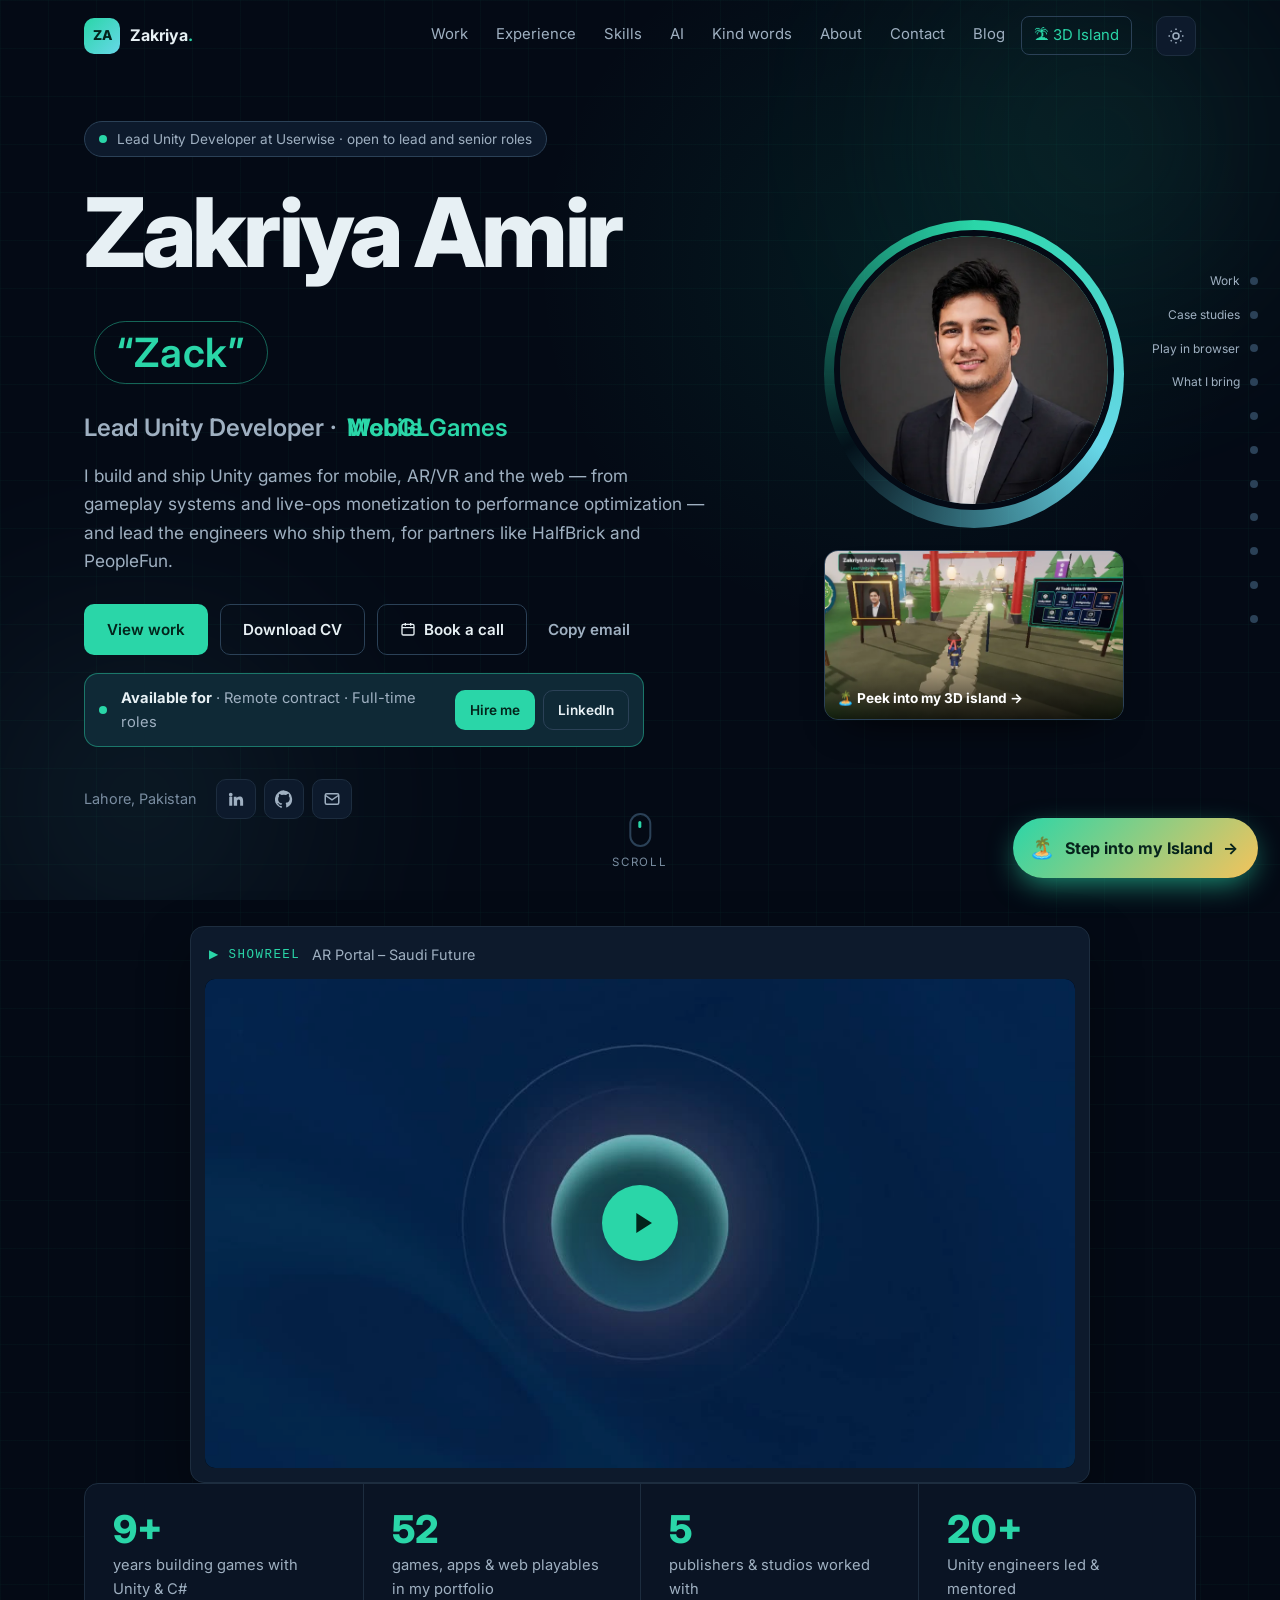
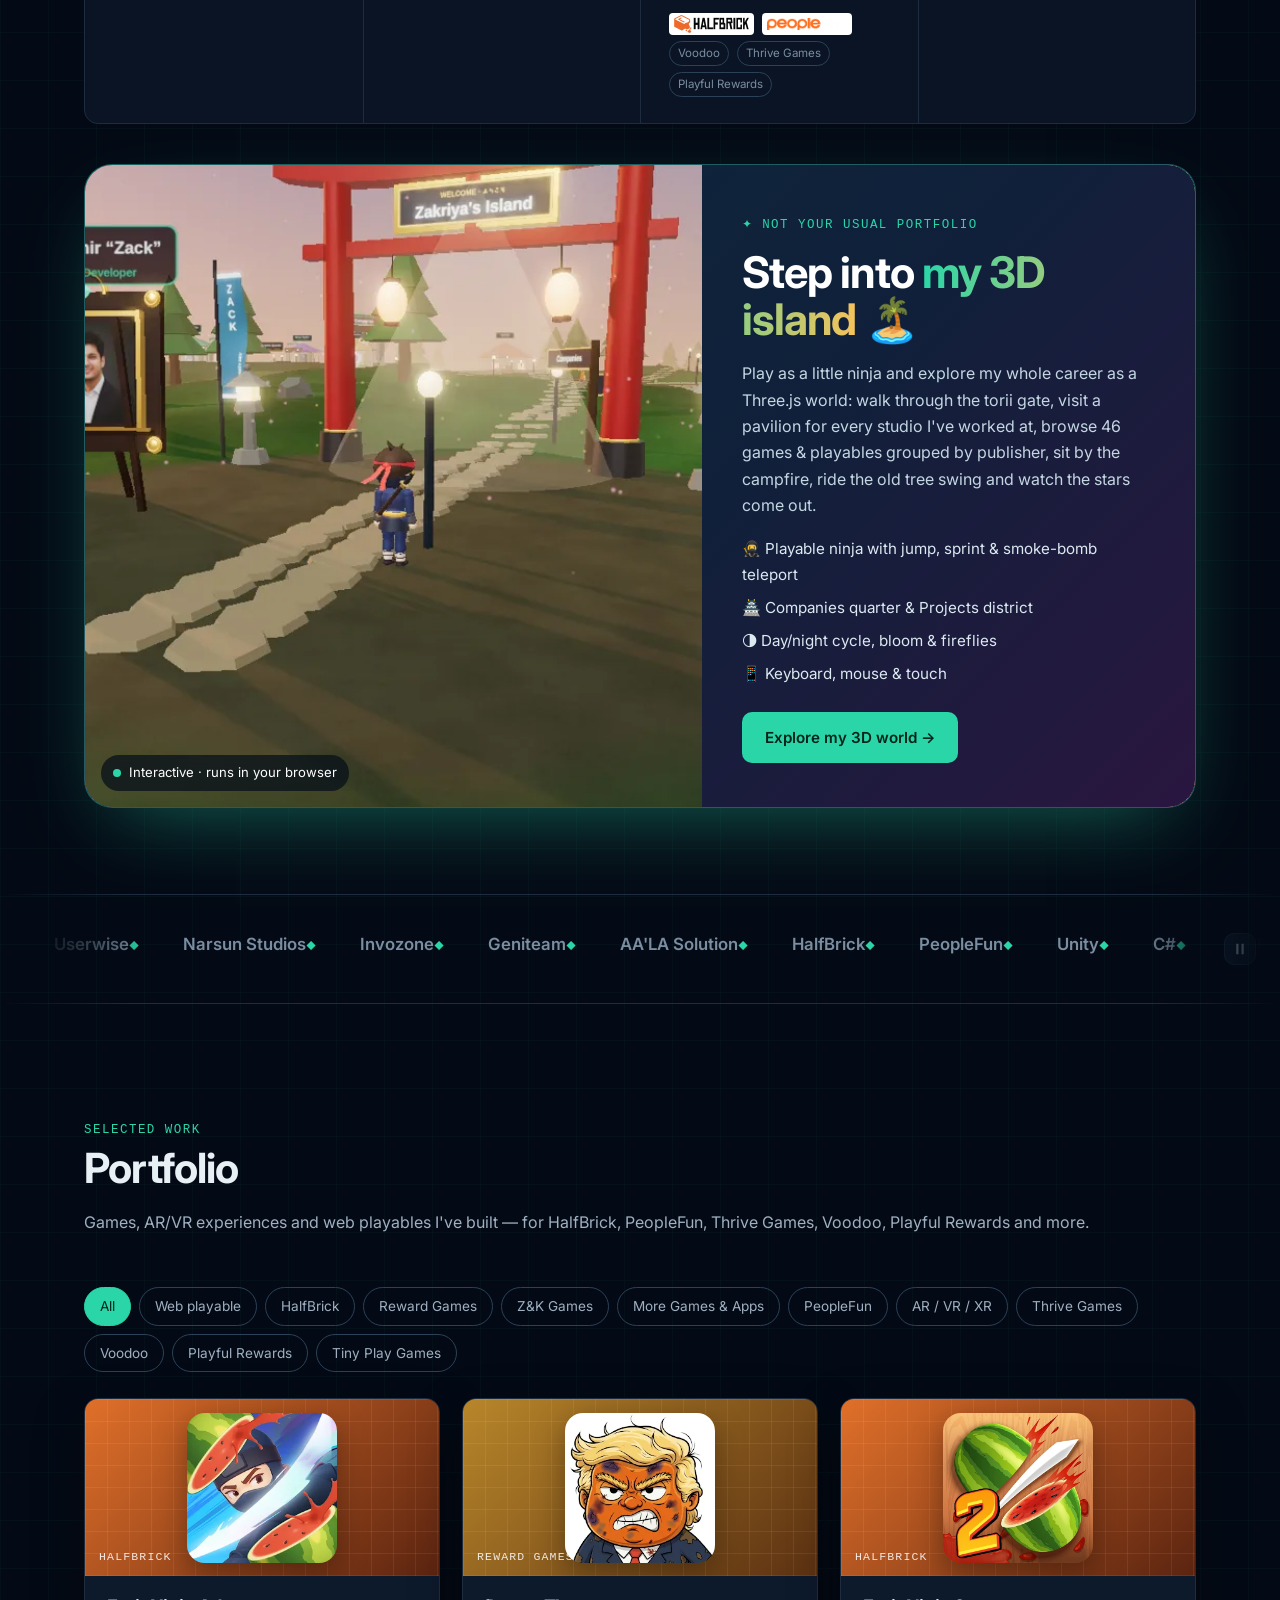
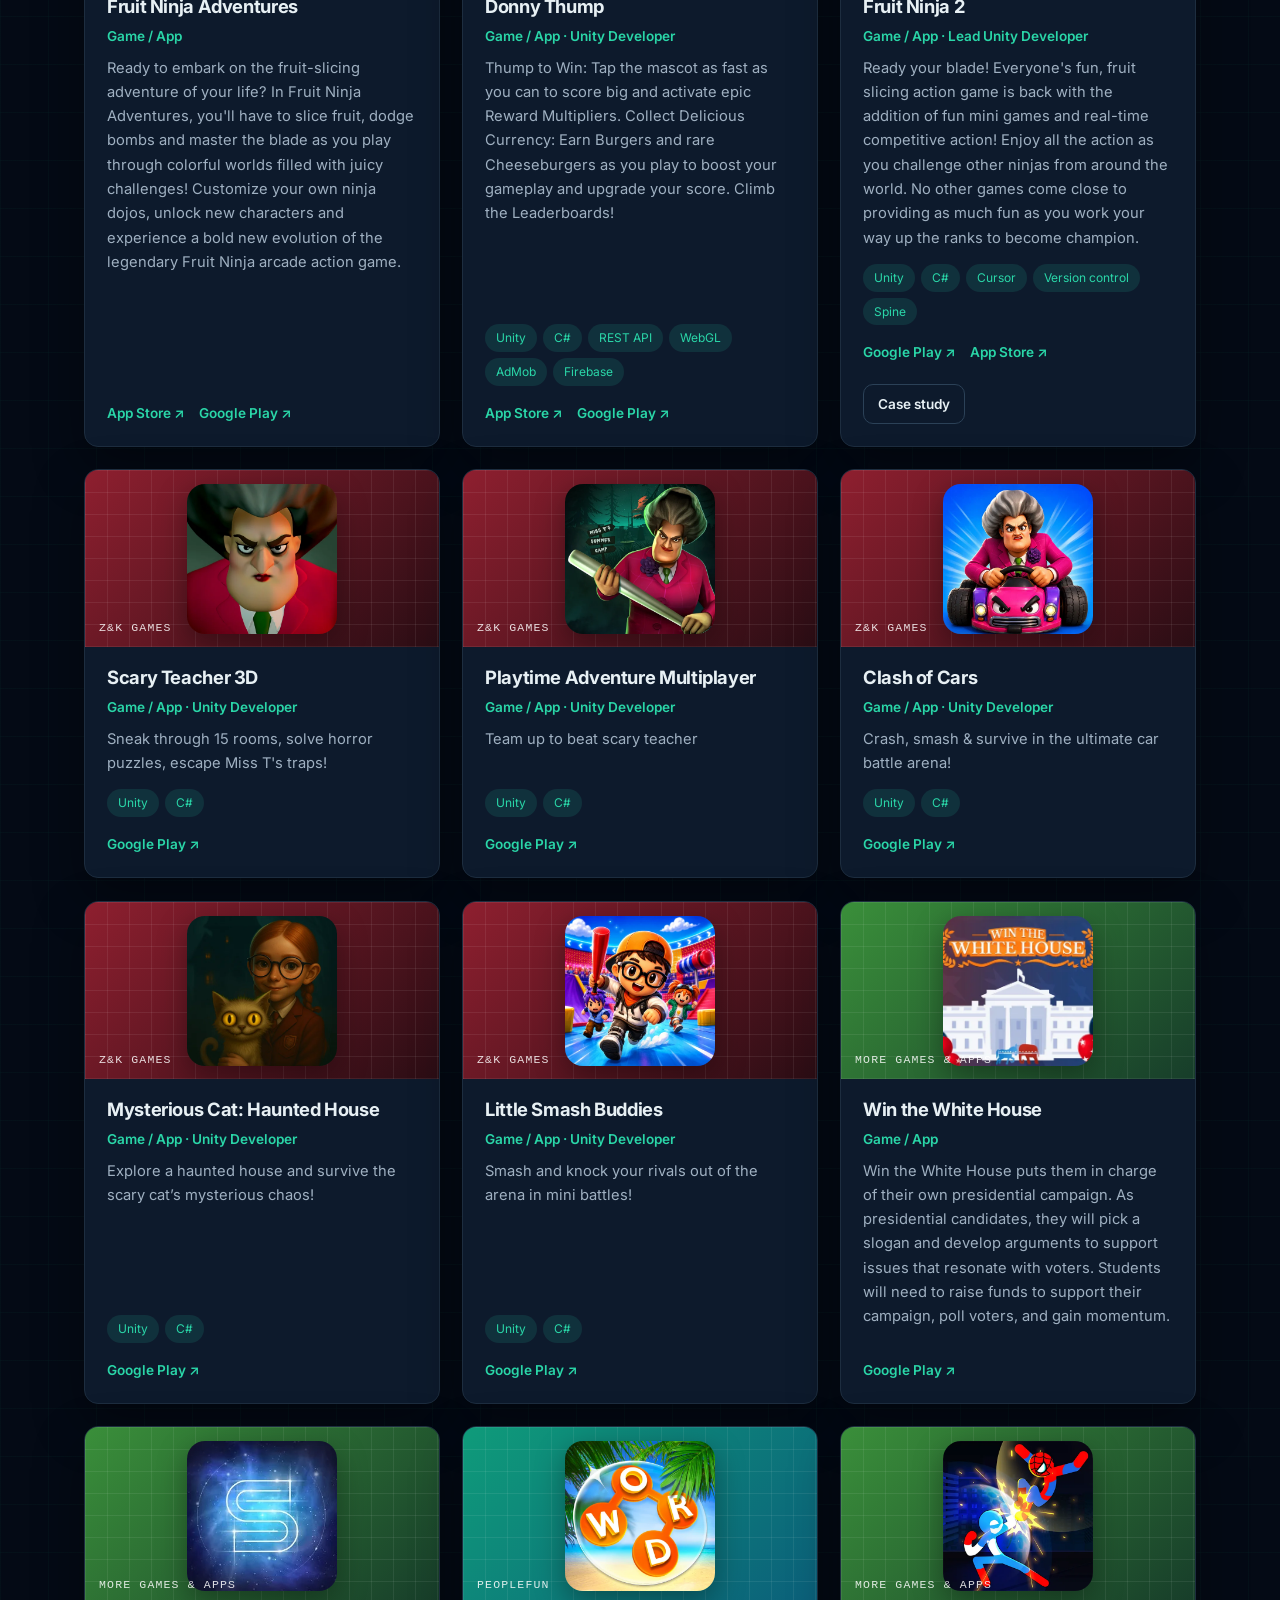
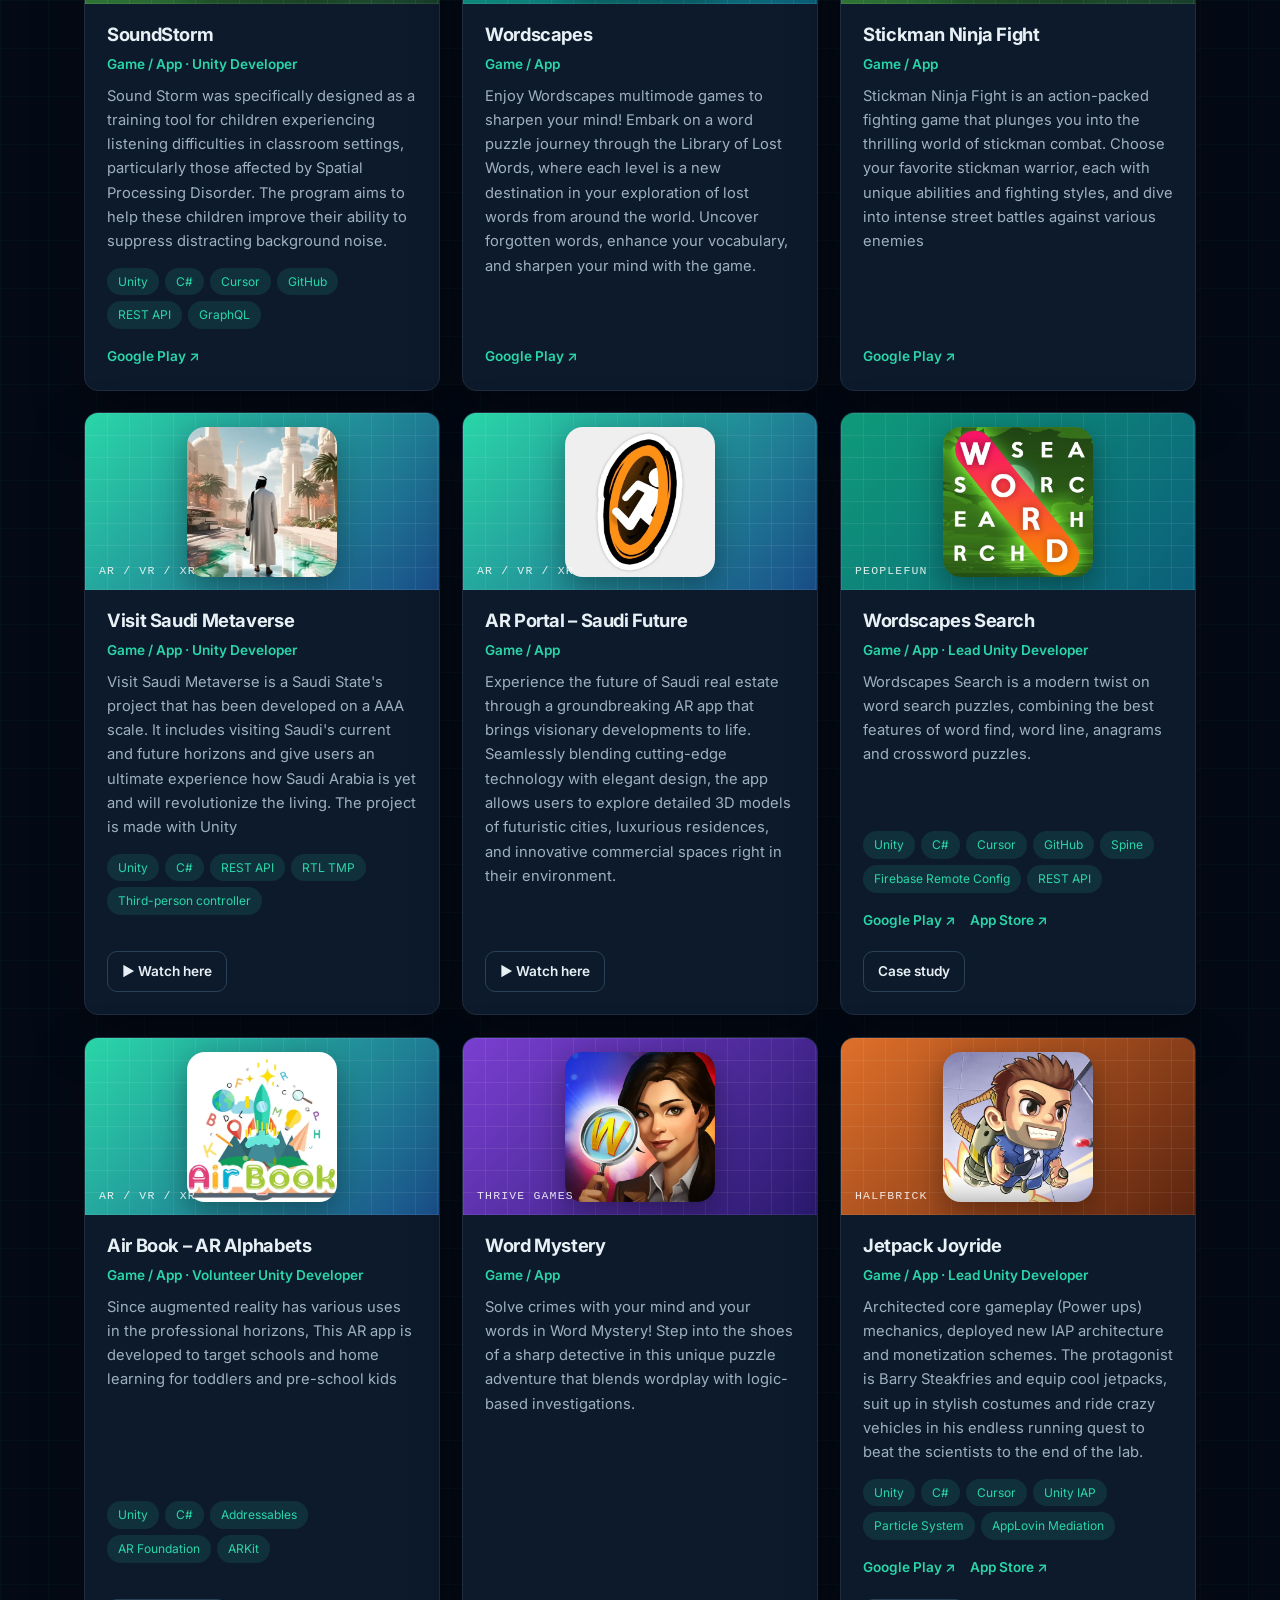
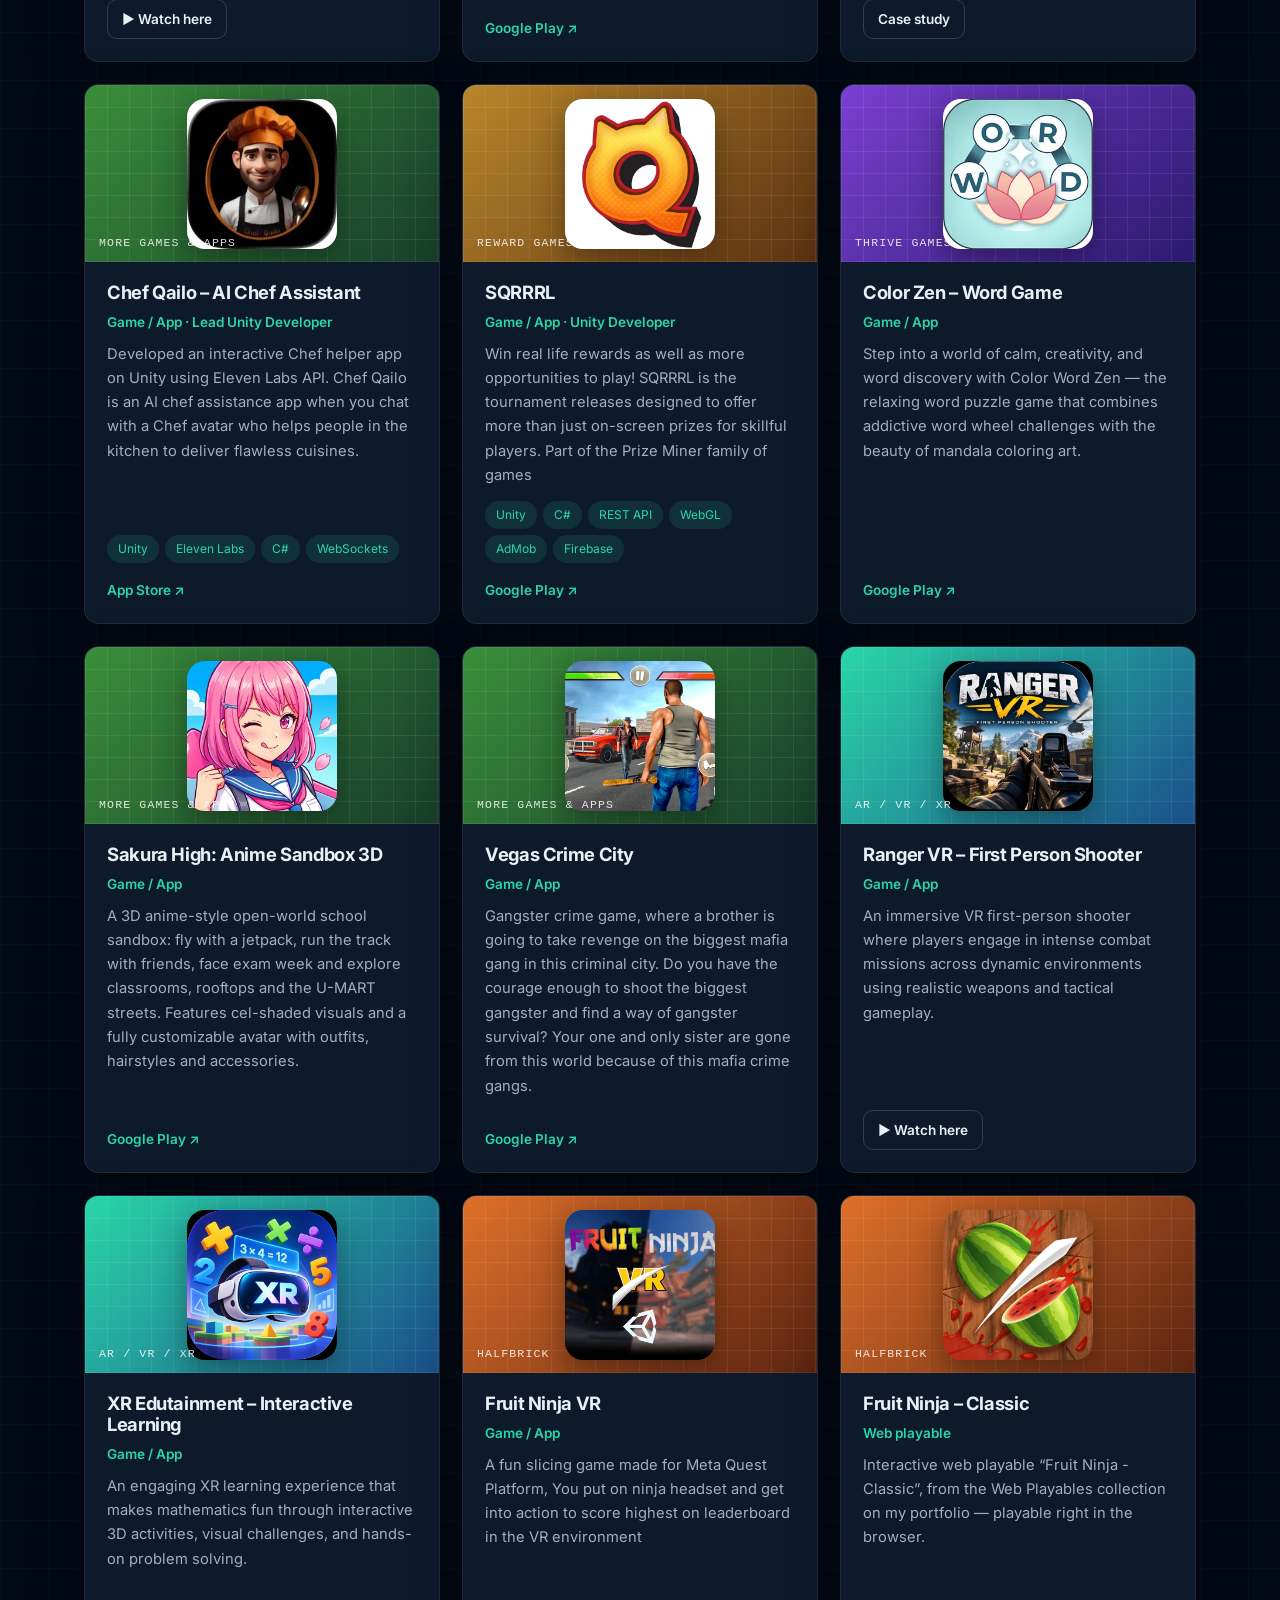
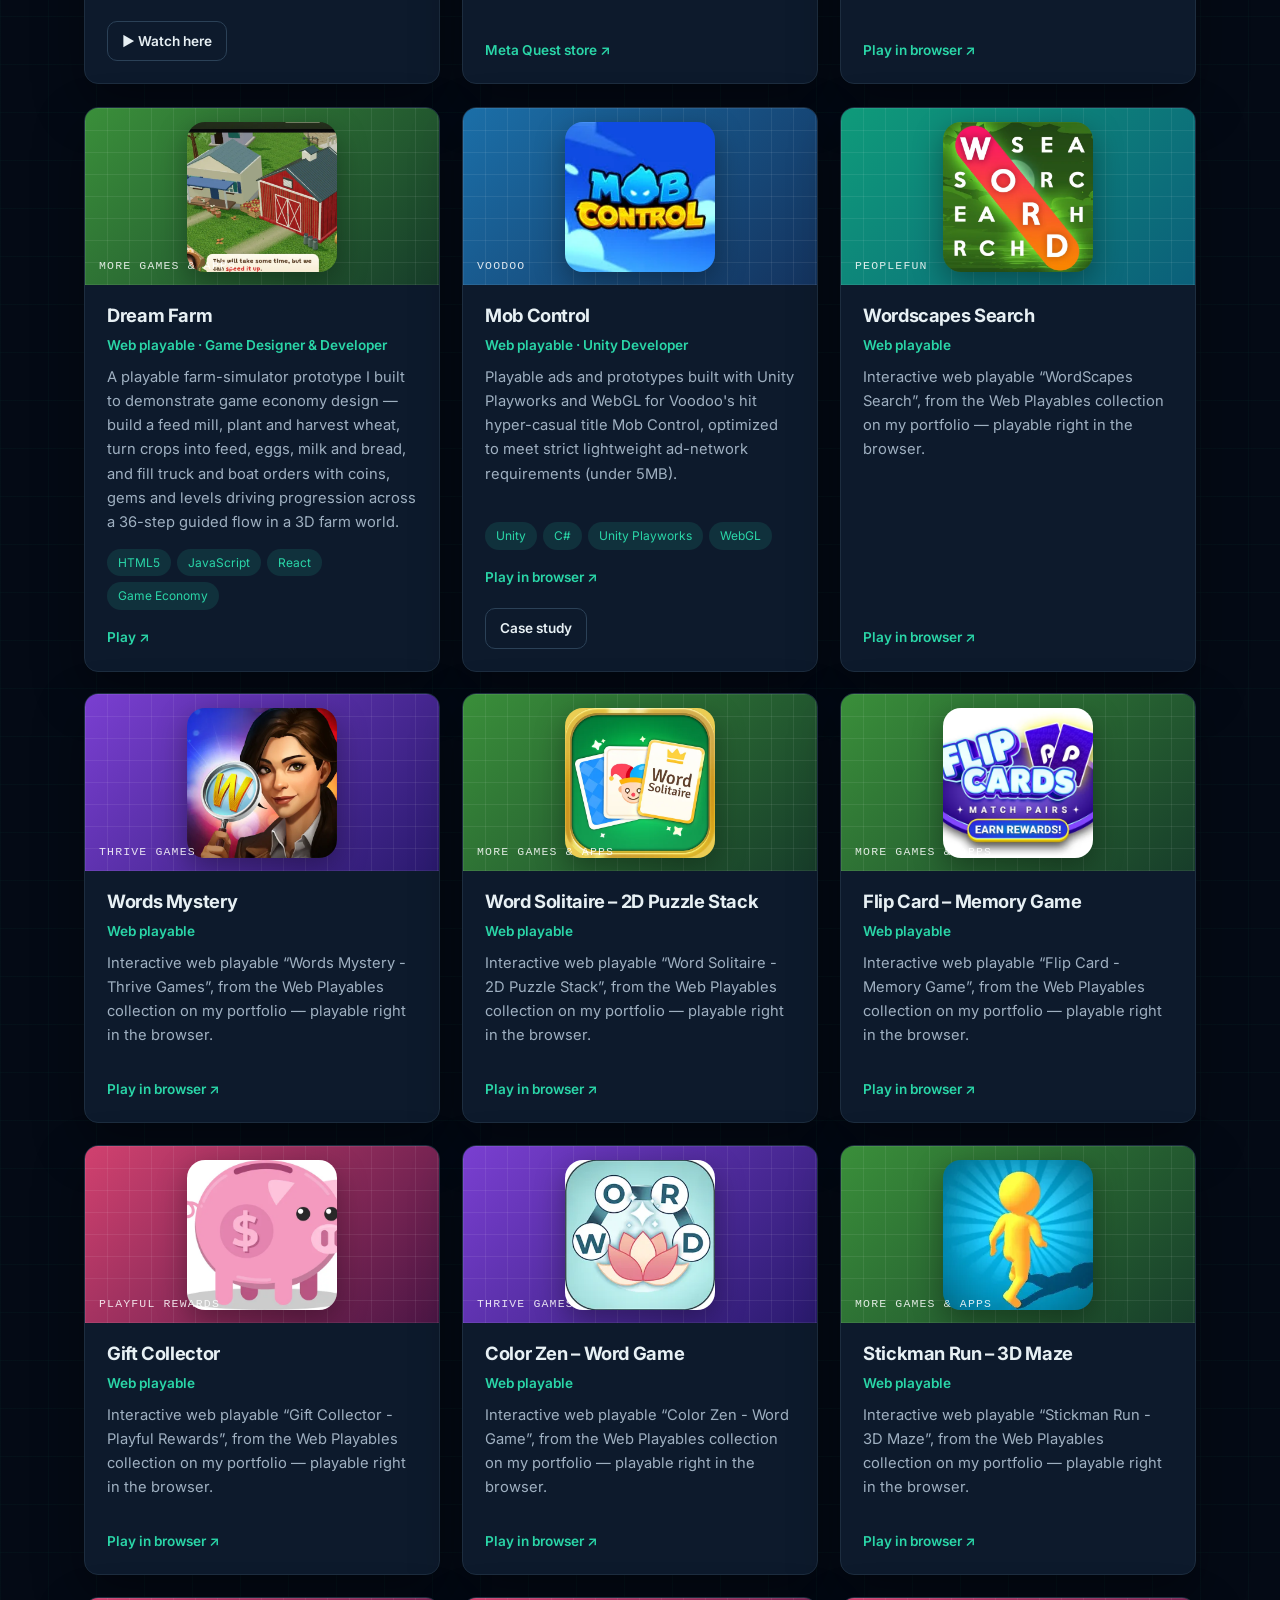
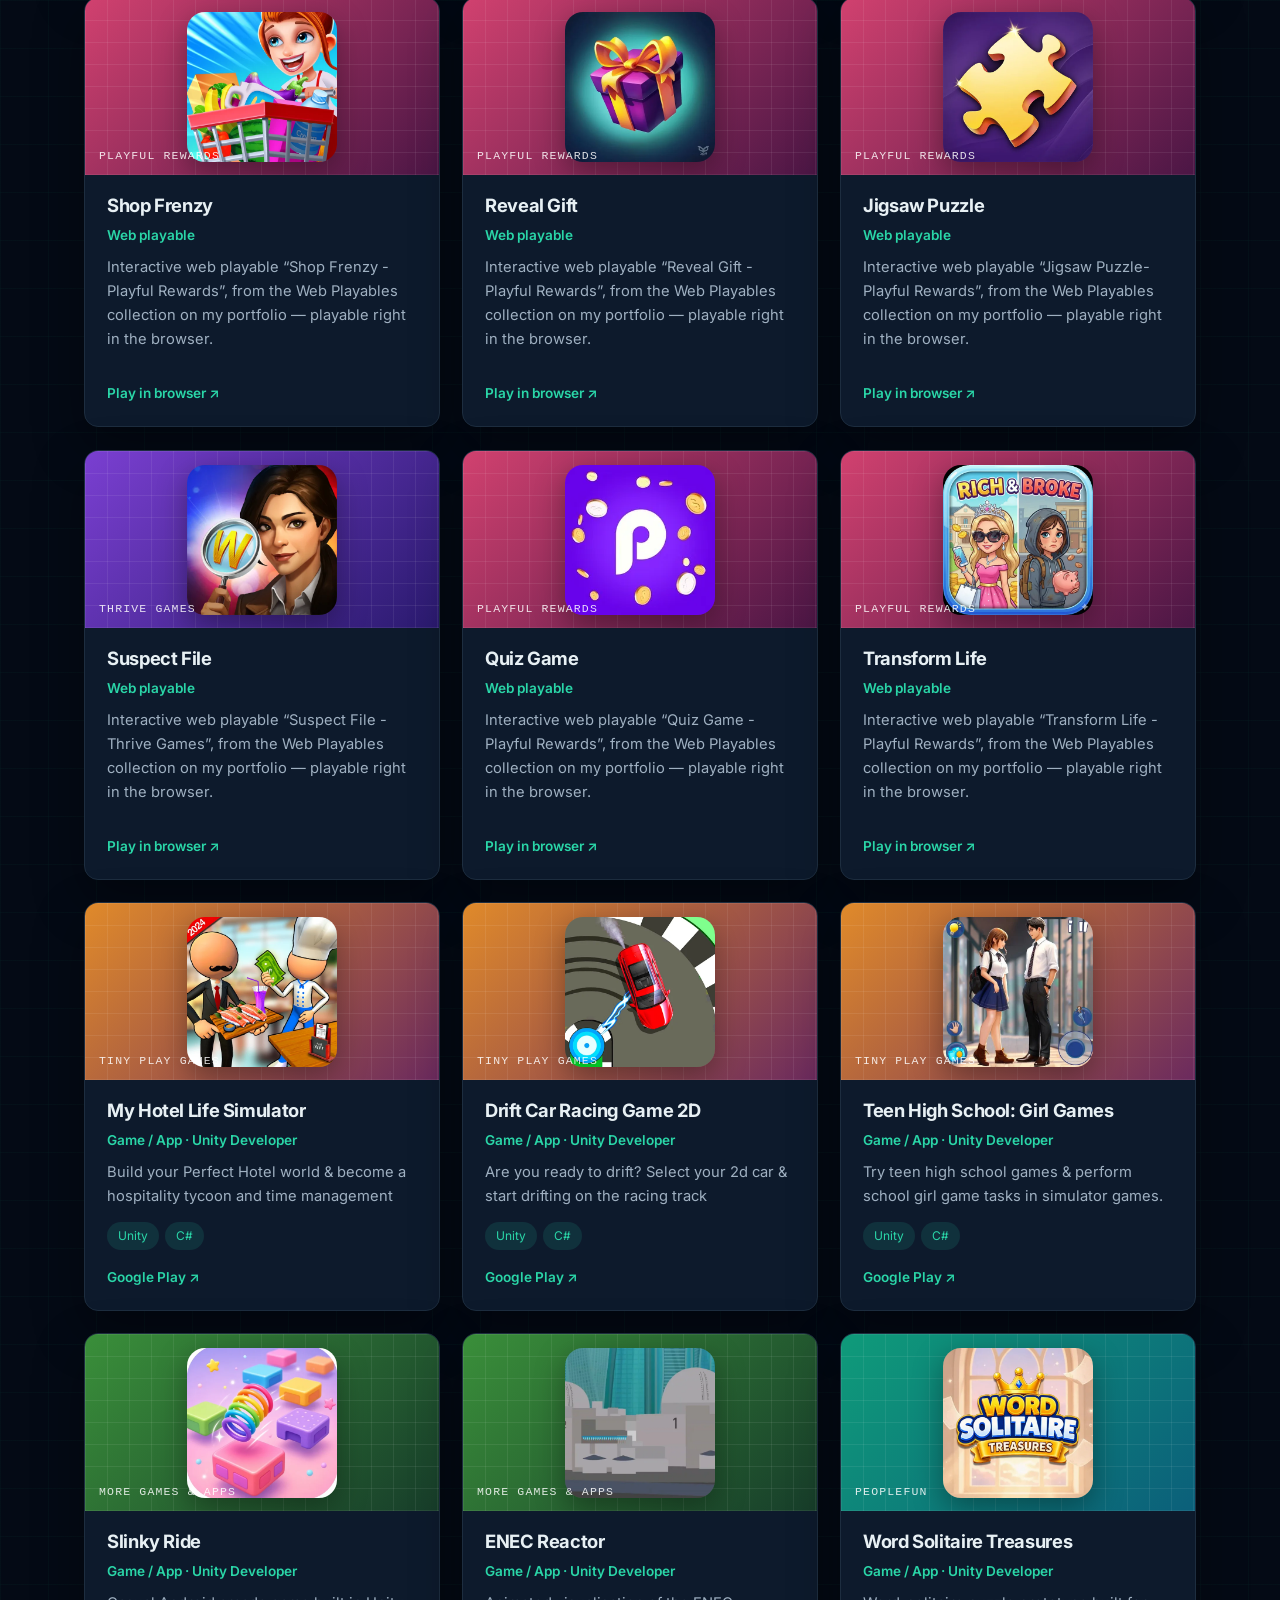
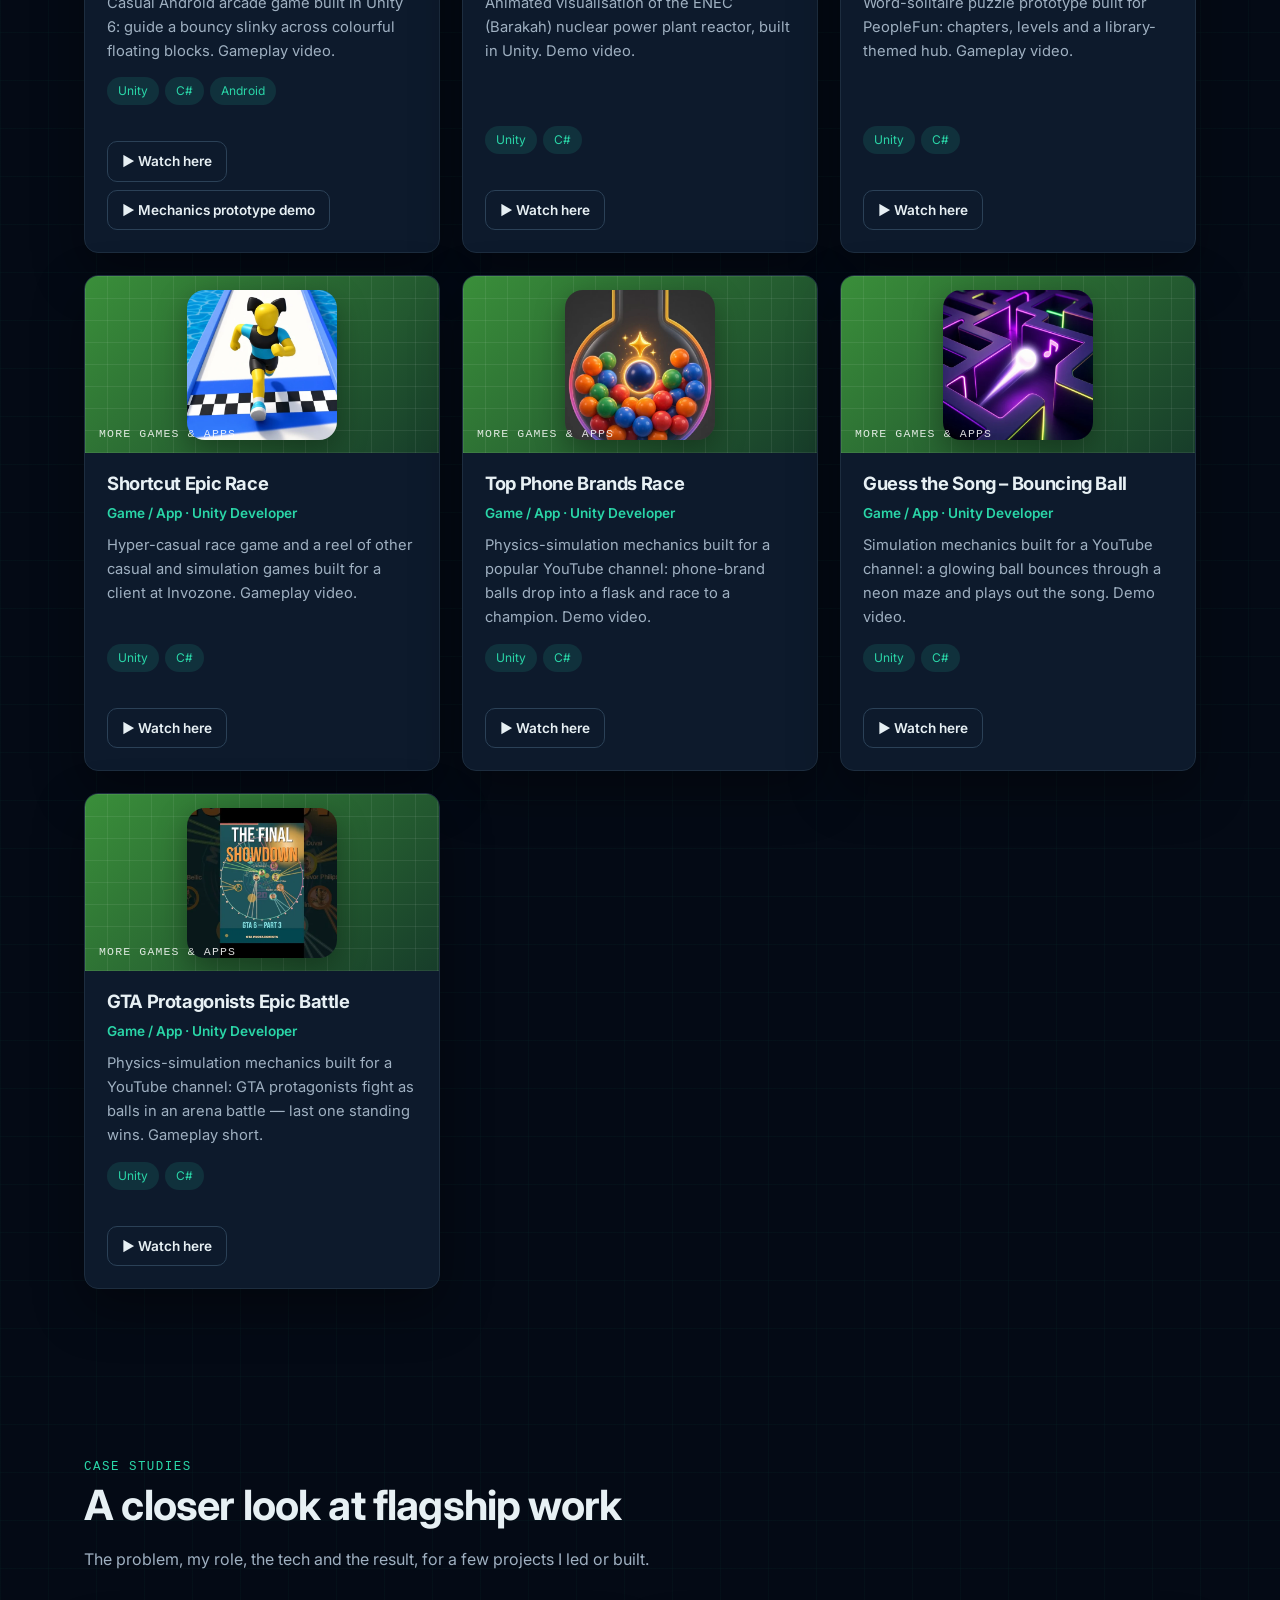
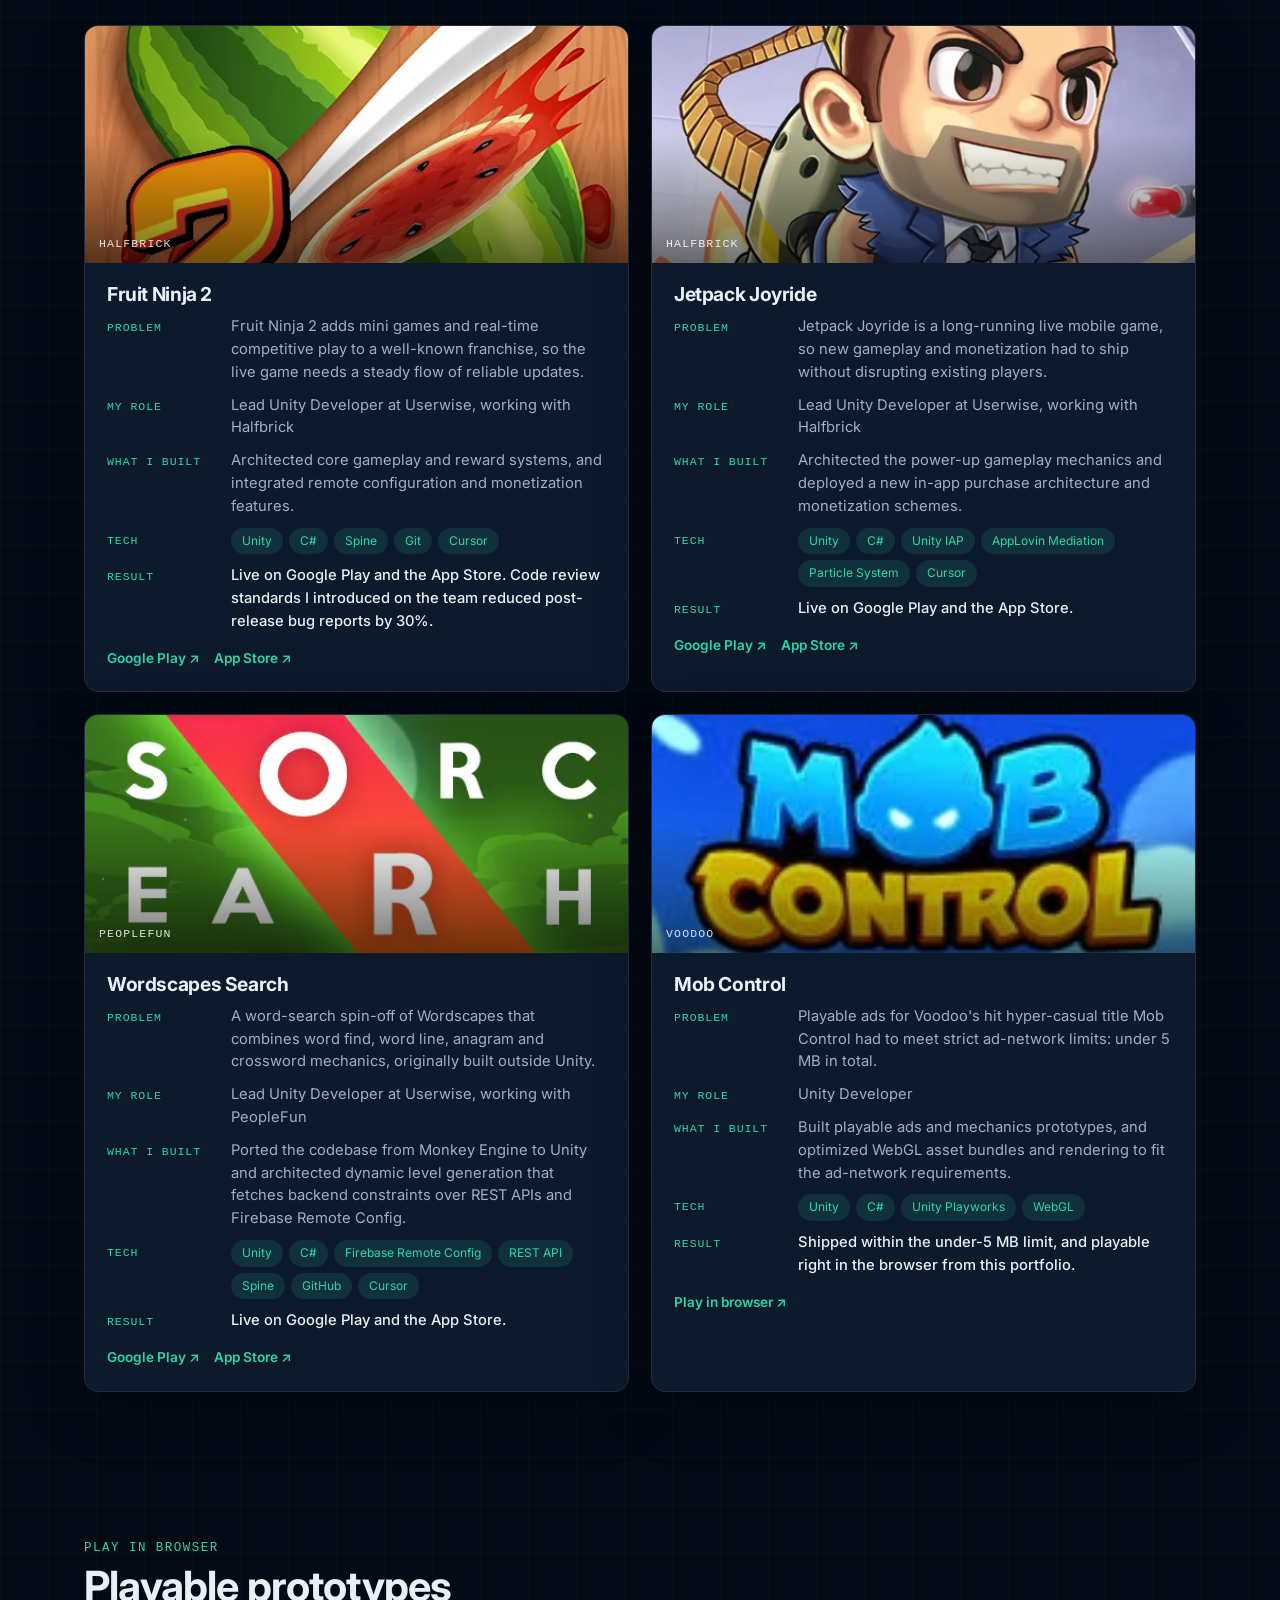
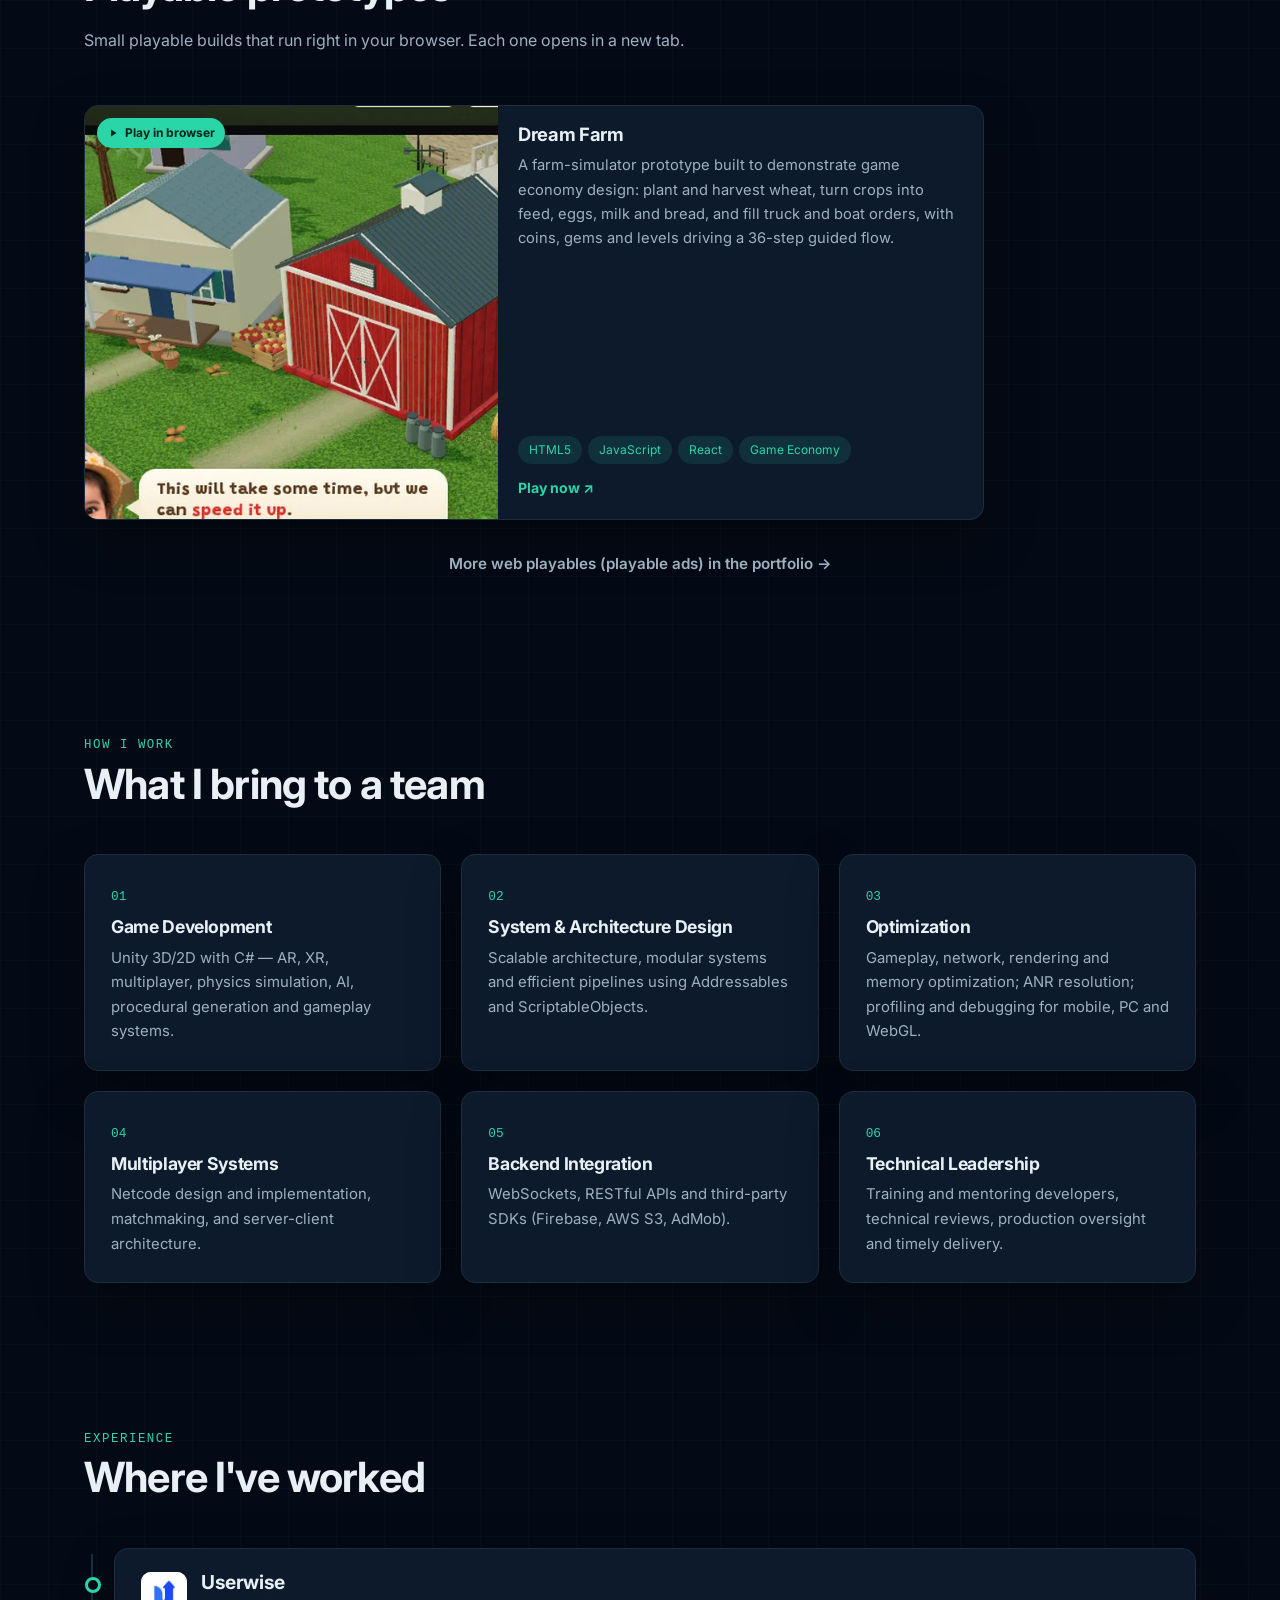
==== commit 363ec3f9: "Deploy site build (a630e82)" ====
--- a/index.html
+++ b/index.html
@@ -7,9 +7,9 @@
 <script>(function(){var t=localStorage.getItem('theme');if(t==='light'||t==='dark')document.documentElement.dataset.theme=t;})();</script>
 <link rel="canonical" href="https://zakriyaamir.github.io/">
 <link rel="icon" href="assets/icons/favicon.svg" type="image/svg+xml"><link rel="icon" href="assets/icons/favicon-32.png" sizes="32x32" type="image/png"><link rel="apple-touch-icon" href="assets/icons/apple-touch-icon.png"><link rel="manifest" href="assets/icons/site.webmanifest"><meta name="theme-color" content="#040a15">
-<meta property="og:type" content="website"><meta property="og:url" content="https://zakriyaamir.github.io/"><meta property="og:site_name" content="Zakriya Amir"><meta property="og:title" content="Zakriya Amir (Zack) — Lead Unity Developer"><meta property="og:description" content="Unity games for mobile, AR/VR and the web — plus an interactive 3D island you can explore in your browser."><meta property="og:image" content="https://zakriyaamir.github.io/assets/img/og-island.jpg"><meta property="og:image:width" content="1200"><meta property="og:image:height" content="630"><meta property="og:image:alt" content="The ninja on Zakriya's interactive 3D portfolio island">
-<meta name="twitter:card" content="summary_large_image"><meta name="twitter:title" content="Zakriya Amir (Zack) — Lead Unity Developer"><meta name="twitter:description" content="Unity games for mobile, AR/VR and the web — plus an interactive 3D island you can explore in your browser."><meta name="twitter:image" content="https://zakriyaamir.github.io/assets/img/og-island.jpg">
-<script type="application/ld+json">{"@context":"https://schema.org","@type":"Person","name":"Zakriya Amir","alternateName":"Zack","jobTitle":"Lead Unity Developer","url":"https://zakriyaamir.github.io/","image":"https://zakriyaamir.github.io/assets/img/profile.webp","address":{"@type":"PostalAddress","addressLocality":"Lahore","addressCountry":"PK"},"alumniOf":{"@type":"CollegeOrUniversity","name":"University of Punjab"},"knowsAbout":["Unity","C#","Game development","AR/VR","Multiplayer","WebGL","Three.js"],"sameAs":["https://www.linkedin.com/in/zack-a-9a1238159/","https://github.com/ZakriyaAmir"]}</script>
+<meta property="og:type" content="website"><meta property="og:url" content="https://zakriyaamir.github.io/"><meta property="og:site_name" content="Zakriya Amir"><meta property="og:title" content="Zakriya Amir (Zack) — Lead Unity Developer"><meta property="og:description" content="Unity games for mobile, AR/VR and the web — plus an interactive 3D island you can explore in your browser."><meta property="og:image" content="https://zakriyaamir.github.io/assets/img/og-card.jpg"><meta property="og:image:width" content="1200"><meta property="og:image:height" content="630"><meta property="og:image:alt" content="Zakriya Amir (Zack) — Lead Unity Developer">
+<meta name="twitter:card" content="summary_large_image"><meta name="twitter:title" content="Zakriya Amir (Zack) — Lead Unity Developer"><meta name="twitter:description" content="Unity games for mobile, AR/VR and the web — plus an interactive 3D island you can explore in your browser."><meta name="twitter:image:alt" content="Zakriya Amir (Zack) — Lead Unity Developer"><meta name="twitter:image" content="https://zakriyaamir.github.io/assets/img/og-card.jpg">
+<script type="application/ld+json">{"@context":"https://schema.org","@type":"Person","name":"Zakriya Amir","alternateName":"Zack","jobTitle":"Lead Unity Developer","url":"https://zakriyaamir.github.io/","image":"https://zakriyaamir.github.io/assets/img/profile.webp","address":{"@type":"PostalAddress","addressLocality":"Lahore","addressCountry":"PK"},"alumniOf":{"@type":"CollegeOrUniversity","name":"University of Punjab"},"description":"Lahore-based Unity developer building mobile, AR/VR, multiplayer and WebGL games.","email":"mailto:zakriya.amir98@gmail.com","knowsAbout":["Unity","C#","Game development","Addressables","AR/VR","Meta Quest","Multiplayer","Mobile games","Playable ads","WebGL","Three.js"],"sameAs":["https://www.linkedin.com/in/zack-a-9a1238159/","https://github.com/ZakriyaAmir"]}</script>
 <link rel="preconnect" href="https://fonts.googleapis.com"><link href="https://fonts.googleapis.com/css2?family=Inter:wght@400;500;600;700;800&display=swap" rel="stylesheet">
 <link rel="stylesheet" href="css/style.css">
 </head>
@@ -18,7 +18,7 @@
  <div class="container header-inner">
   <a class="logo" href="#top"><span class="logo-mark">ZA</span><span class="logo-name">Zakriya<span class="logo-dot">.</span></span></a>
   <nav class="site-nav" id="siteNav">
-   <a href="#work" data-section="work">Work</a><a href="#experience" data-section="experience">Experience</a><a href="#skills" data-section="skills">Skills</a><a href="#aitools" data-section="aitools">AI</a><a href="#about" data-section="about">About</a><a href="#contact" data-section="contact">Contact</a><a href="world/" class="nav-world">🏝 3D Island</a>
+   <a href="#work" data-section="work">Work</a><a href="#experience" data-section="experience">Experience</a><a href="#skills" data-section="skills">Skills</a><a href="#aitools" data-section="aitools">AI</a><a href="#testimonials" data-section="testimonials">Kind words</a><a href="#about" data-section="about">About</a><a href="#contact" data-section="contact">Contact</a><a href="blog/">Blog</a><a href="world/" class="nav-world">🏝 3D Island</a>
   </nav>
   <div class="header-actions">
    <button class="icon-btn" id="themeToggle" aria-label="Switch light/dark theme"><svg class="icon-sun" viewBox="0 0 24 24" fill="none" stroke="currentColor" stroke-width="2"><circle cx="12" cy="12" r="4"/><path d="M12 2v2M12 20v2M4.9 4.9l1.4 1.4M17.7 17.7l1.4 1.4M2 12h2M20 12h2M4.9 19.1l1.4-1.4M17.7 6.3l1.4-1.4"/></svg><svg class="icon-moon" viewBox="0 0 24 24" fill="none" stroke="currentColor" stroke-width="2"><path d="M21 12.8A9 9 0 1 1 11.2 3a7 7 0 0 0 9.8 9.8z"/></svg></button>
@@ -29,7 +29,7 @@
 </header>
 
 <nav class="section-rail" aria-label="Sections"><ol>
- <li><a href="#work"><span class="rail-label">Work</span></a></li><li><a href="#approach"><span class="rail-label">What I bring</span></a></li><li><a href="#experience"><span class="rail-label">Experience</span></a></li><li><a href="#skills"><span class="rail-label">Skills</span></a></li><li><a href="#aitools"><span class="rail-label">AI Tools</span></a></li><li><a href="#about"><span class="rail-label">About</span></a></li><li><a href="#contact"><span class="rail-label">Contact</span></a></li>
+ <li><a href="#work"><span class="rail-label">Work</span></a></li><li><a href="#cases"><span class="rail-label">Case studies</span></a></li><li><a href="#play"><span class="rail-label">Play in browser</span></a></li><li><a href="#approach"><span class="rail-label">What I bring</span></a></li><li><a href="#experience"><span class="rail-label">Experience</span></a></li><li><a href="#testimonials"><span class="rail-label">Testimonials</span></a></li><li><a href="#skills"><span class="rail-label">Skills</span></a></li><li><a href="#code"><span class="rail-label">Code samples</span></a></li><li><a href="#aitools"><span class="rail-label">AI Tools</span></a></li><li><a href="#about"><span class="rail-label">About</span></a></li><li><a href="#contact"><span class="rail-label">Contact</span></a></li>
 </ol></nav>
 
 <div class="announce" id="announce" hidden></div>
@@ -45,9 +45,10 @@
    <div class="hero-actions enter" style="--i:5">
     <a class="btn btn-primary" href="#work">View work</a>
     <a class="btn btn-ghost" href="assets/Zakriya-Amir-Resume.pdf" target="_blank">Download CV</a>
+    <a class="btn btn-ghost btn-call" id="bookCall" href="mailto:zakriya.amir98@gmail.com?subject=Book%20a%20call"><svg viewBox="0 0 24 24" width="16" height="16" fill="none" stroke="currentColor" stroke-width="2" aria-hidden="true"><rect x="3" y="5" width="18" height="16" rx="2"/><path d="M8 3v4M16 3v4M3 10h18"/></svg><span>Book a call</span></a>
     <button class="btn btn-link copy-btn" data-copy="zakriya.amir98@gmail.com"><span data-copy-label>Copy email</span></button>
    </div>
-   <div class="hire enter" id="hireCta" style="--i:6"><span class="status-dot" aria-hidden="true"></span><p><b>Available for freelance</b> · Unity games, AR/VR and web playables</p><div class="hire-actions"><a class="btn btn-primary btn-sm" href="mailto:zakriya.amir98@gmail.com">Hire me</a><a class="btn btn-ghost btn-sm" href="https://www.linkedin.com/in/zack-a-9a1238159/" target="_blank" rel="noopener">LinkedIn</a></div></div>
+   <div class="hire enter" id="hireCta" style="--i:6"><span class="status-dot" aria-hidden="true"></span><p><b>Available for</b> · <span id="availText">Remote contract · Full-time roles</span></p><div class="hire-actions"><a class="btn btn-primary btn-sm" href="mailto:zakriya.amir98@gmail.com">Hire me</a><a class="btn btn-ghost btn-sm" href="https://www.linkedin.com/in/zack-a-9a1238159/" target="_blank" rel="noopener">LinkedIn</a></div></div>
    <div class="hero-meta enter" style="--i:6">
     <span class="hero-loc">Lahore, Pakistan</span>
     <ul class="socials">
@@ -67,7 +68,16 @@
  <a class="scroll-cue" href="#work"><span class="scroll-cue-mouse"><span></span></span><span class="scroll-cue-text">Scroll</span></a>
 </section>
 
-<div class="container"><ul class="proof reveal">
+<section class="showreel-sec" id="showreel" aria-label="Showreel" hidden>
+ <div class="container">
+  <div class="showreel card reveal">
+   <div class="showreel-head"><span class="kicker">▶ Showreel</span><span class="showreel-title" id="showreelTitle"></span></div>
+   <div class="showreel-frame" id="showreelFrame"></div>
+  </div>
+ </div>
+</section>
+
+<div class="container"><ul class="proof reveal" id="proof">
  <li class="proof-item"><strong data-count="9" data-suffix="+">9+</strong><span>years building games with Unity &amp; C#</span></li>
  <li class="proof-item"><strong data-count="46">46</strong><span>games, apps &amp; web playables in my portfolio</span></li>
  <li class="proof-item"><strong data-count="20" data-suffix="+">20+</strong><span>Unity engineers led &amp; mentored</span></li>
@@ -100,6 +110,21 @@
  </div>
 </section>
 
+<section class="section" id="cases" hidden>
+ <div class="container">
+  <div class="section-head reveal"><div><span class="kicker">Case studies</span><h2>A closer look at flagship work</h2><p>The problem, my role, the tech and the result, for a few projects I led or built.</p></div></div>
+  <div class="cs-grid" id="csGrid"></div>
+ </div>
+</section>
+
+<section class="section" id="play" hidden>
+ <div class="container">
+  <div class="section-head reveal"><div><span class="kicker">Play in browser</span><h2>Playable prototypes</h2><p>Small playable builds that run right in your browser. Each one opens in a new tab.</p></div></div>
+  <div class="play-grid" id="playGrid"></div>
+  <p class="play-more reveal"><button class="btn btn-link" id="playMore">More web playables (playable ads) in the portfolio →</button></p>
+ </div>
+</section>
+
 <section class="section" id="approach">
  <div class="container">
   <div class="section-head reveal"><div><span class="kicker">How I work</span><h2>What I bring to a team</h2></div></div>
@@ -114,10 +139,30 @@
  </div>
 </section>
 
+<section class="section" id="testimonials" hidden>
+ <div class="container">
+  <div class="section-head reveal"><div><span class="kicker">Testimonials</span><h2>What people say</h2></div><div class="tm-nav" id="tmNav" hidden><button class="icon-btn" id="tmPrev" aria-label="Previous testimonial">‹</button><button class="icon-btn" id="tmNext" aria-label="Next testimonial">›</button></div></div>
+  <div class="tm-track" id="tmTrack" tabindex="0" aria-label="Testimonials"></div>
+ </div>
+</section>
+
 <section class="section" id="skills">
  <div class="container">
   <div class="section-head reveal"><div><span class="kicker">Toolbox</span><h2>What I work with</h2></div></div>
+  <h3 class="kicker subhead stack-h reveal">Tech stack</h3>
+  <ul class="stack-grid reveal" id="stackGrid"></ul>
   <div class="skills-grid" id="skillsGrid"></div>
+ </div>
+</section>
+
+<section class="section" id="code">
+ <div class="container">
+  <div class="section-head reveal"><div><span class="kicker">Code samples</span><h2>How I write Unity C#</h2><p>Three short, self-contained code samples written for this portfolio: patterns I use in production games, kept small enough to read in a minute.</p></div></div>
+  <div class="code-card card reveal">
+   <div class="code-tabs" role="tablist" id="codeTabs"></div>
+   <div class="code-meta"><span id="codeDesc"></span><button class="btn btn-ghost btn-sm" id="codeCopy" type="button">Copy</button></div>
+   <pre class="code-pre" id="codePre" tabindex="0"><code id="codeBox">Loading code samples…</code></pre>
+  </div>
  </div>
 </section>
 
@@ -145,6 +190,13 @@
  </div>
 </section>
 
+<section class="section" id="devlog" hidden>
+ <div class="container">
+  <div class="section-head reveal"><div><span class="kicker">Devlog</span><h2>Notes from the workbench</h2><p>Short posts on how I build mechanics and prototypes.</p></div><a class="btn btn-ghost btn-sm" href="blog/">All posts →</a></div>
+  <div class="post-grid" id="postGrid"></div>
+ </div>
+</section>
+
 <section class="section" id="contact">
  <div class="container">
   <div class="contact-card card reveal">
@@ -169,6 +221,6 @@
 <dialog class="cs-dlg" id="csDlg" aria-labelledby="csTitle"><button class="icon-btn cs-close" id="csClose" aria-label="Close case study">✕</button><div id="csBody"></div></dialog>
 <div class="toast" id="toast" role="status"></div>
 <a class="world-fab" id="worldFab" href="world/" aria-label="Step into my 3D island"><span class="fab-emoji" aria-hidden="true">🏝️</span><span class="fab-text">Step into my Island</span><span class="fab-arrow" aria-hidden="true">→</span></a>
-<script src="js/data.js"></script><script src="js/analytics-config.js"></script><script src="js/site-config.js"></script><script src="js/main.js"></script>
+<script src="js/data.js"></script><script src="js/content.js"></script><script src="js/analytics-config.js"></script><script src="js/site-config.js"></script><script src="js/main.js"></script><script src="js/extras.js"></script><script src="js/code-samples.js" defer></script>
 <script src="js/track.js"></script>
 </body></html>
--- a/css/style.css
+++ b/css/style.css
@@ -1 +1 @@
-:root{--bg:#040a15;--bg-raised:#0a1424;--surface:#0d1a2c;--border:#1d2d3f;--border-strong:#2b4157;--text:#e7f0f4;--text-dim:#9fb0c1;--text-faint:#7a8da1;--accent:#2ad6a8;--accent-strong:#10b98a;--accent-2:#67d7e8;--accent-ink:#03241b;--accent-soft:rgba(42,214,168,.12);--grid-line:rgba(30,216,164,.03);--glow-1:rgba(8,184,146,.09);--glow-2:rgba(0,141,182,.08);--shadow:0 20px 50px rgba(0,0,0,.35);--radius:14px;--max:1160px;--ease:cubic-bezier(.16,1,.3,1);color-scheme:dark}:root[data-theme=light]{--bg:#f6f8fb;--bg-raised:#fff;--surface:#fff;--border:#dbe3ec;--border-strong:#c3cfdc;--text:#0d1b2a;--text-dim:#44576b;--text-faint:#5b6c7e;--accent:#087a5c;--accent-strong:#06654c;--accent-2:#0b7f95;--accent-ink:#fff;--accent-soft:rgba(11,143,108,.1);--grid-line:rgba(13,27,42,.035);--glow-1:rgba(11,143,108,.07);--glow-2:rgba(11,127,149,.06);--shadow:0 16px 40px rgba(13,27,42,.08);color-scheme:light}*,*:before,*:after{box-sizing:border-box}html{scroll-behavior:smooth;scroll-padding-top:90px}body{margin:0;background:var(--bg);color:var(--text);font-family:Inter,ui-sans-serif,system-ui,-apple-system,Segoe UI,Roboto,sans-serif;font-size:16px;line-height:1.65;overflow-x:hidden;background-image:linear-gradient(var(--grid-line) 1px,transparent 1px),linear-gradient(90deg,var(--grid-line) 1px,transparent 1px);background-size:48px 48px}a{color:inherit}button{font:inherit;cursor:pointer}.container{max-width:var(--max);margin:0 auto;padding:0 24px}h1,h2,h3{line-height:1.15;margin:0;letter-spacing:-.02em}h2{font-size:clamp(1.8rem,3.5vw,2.6rem);margin:.3rem 0 .6rem}.kicker{font-family:ui-monospace,SFMono-Regular,Consolas,monospace;font-size:.78rem;letter-spacing:.12em;text-transform:uppercase;color:var(--accent)}.muted,.section-head p{color:var(--text-dim)}.site-header{position:fixed;inset:0 0 auto;z-index:50;height:72px;display:flex;align-items:center;transition:height .3s,background .3s,border-color .3s;border-bottom:1px solid transparent}.site-header.scrolled{height:58px;background:color-mix(in srgb,var(--bg) 82%,transparent);backdrop-filter:blur(12px);border-color:var(--border)}.header-inner{display:flex;align-items:center;gap:24px;width:100%}.logo{display:flex;align-items:center;gap:10px;text-decoration:none;font-weight:700}.logo-mark{display:grid;place-items:center;width:36px;height:36px;border-radius:10px;background:linear-gradient(135deg,var(--accent),var(--accent-2));color:var(--accent-ink);font-size:.85rem;font-weight:800}.logo-dot{color:var(--accent)}.site-nav{display:flex;gap:4px;margin-left:auto}.site-nav a{text-decoration:none;color:var(--text-dim);padding:6px 12px;border-radius:8px;font-size:.93rem;transition:color .16s,background .16s}.site-nav a:hover,.site-nav a.active{color:var(--text);background:var(--accent-soft)}.site-nav a.nav-world{color:var(--accent);border:1px solid var(--border-strong)}.header-actions{display:flex;gap:8px}.icon-btn{display:inline-grid;place-items:center;width:40px;height:40px;border-radius:10px;border:1px solid var(--border);background:var(--surface);color:var(--text-dim);transition:all .16s}.icon-btn:hover{color:var(--accent);border-color:var(--accent);transform:translateY(-2px)}.icon-btn svg{width:18px;height:18px}.icon-moon{display:none}:root[data-theme=light] .icon-sun{display:none}:root[data-theme=light] .icon-moon{display:block}.nav-toggle{display:none}.read-progress{position:absolute;left:0;bottom:-1px;height:2px;width:0;background:linear-gradient(90deg,var(--accent),var(--accent-2))}.section-rail{position:fixed;right:22px;top:50%;transform:translateY(-50%);z-index:40}.section-rail ol{list-style:none;margin:0;padding:0;display:flex;flex-direction:column;gap:14px}.section-rail a{display:flex;align-items:center;justify-content:flex-end;gap:10px;text-decoration:none}.section-rail a:after{content:"";width:8px;height:8px;border-radius:50%;background:var(--border-strong);transition:all .3s}.section-rail a.active:after{background:var(--accent);transform:scale(1.5);box-shadow:0 0 12px var(--accent)}.rail-label{font-size:.75rem;color:var(--text-dim);opacity:0;transform:translate(6px);transition:all .3s}.section-rail a:hover .rail-label,.section-rail a.active .rail-label{opacity:1;transform:none}.hero{position:relative;min-height:100vh;display:flex;align-items:center;padding:120px 0 80px;overflow:hidden}.hero:before{content:"";position:absolute;inset:0;background:radial-gradient(600px circle at var(--mx,70%) var(--my,30%),var(--glow-1),transparent 60%);pointer-events:none}.hero-aurora span{position:absolute;width:520px;height:520px;border-radius:50%;filter:blur(90px);opacity:.55;animation:drift 18s ease-in-out infinite alternate}.hero-aurora span:first-child{background:var(--glow-1);top:-120px;right:-80px;background:radial-gradient(circle,rgba(42,214,168,.25),transparent 70%)}.hero-aurora span:last-child{bottom:-160px;left:-120px;background:radial-gradient(circle,rgba(103,215,232,.2),transparent 70%);animation-delay:-9s}@keyframes drift{to{transform:translate(60px,40px) scale(1.15)}}.hero-grid{position:relative;display:grid;grid-template-columns:1.4fr 1fr;gap:48px;align-items:center;width:100%}.status{display:inline-flex;align-items:center;gap:10px;padding:6px 14px;border:1px solid var(--border-strong);border-radius:99px;font-size:.85rem;color:var(--text-dim);background:var(--surface)}.status-dot{width:8px;height:8px;border-radius:50%;background:var(--accent);box-shadow:0 0 0 0 var(--accent);animation:pulse 2s infinite}@keyframes pulse{70%{box-shadow:0 0 0 10px transparent}to{box-shadow:0 0 0 0 transparent}}.hero h1{font-size:clamp(3rem,8vw,6rem);font-weight:800;margin:20px 0 10px;letter-spacing:-.04em}.word{display:inline-block}.word:last-child{background:linear-gradient(90deg,var(--accent),var(--accent-2));-webkit-background-clip:text;background-clip:text;color:transparent}.headline{font-size:clamp(1.15rem,2.2vw,1.5rem);font-weight:600;color:var(--text-dim);margin:0 0 14px;display:flex;gap:.4em;flex-wrap:wrap}.rotator{display:inline-grid;color:var(--accent)}.rotator span{grid-area:1/1;opacity:0;transform:translateY(60%);transition:all .5s var(--ease)}.rotator span.on{opacity:1;transform:none}.rotator span.out{opacity:0;transform:translateY(-60%)}.tagline{max-width:58ch;color:var(--text-dim);font-size:1.08rem;margin:0 0 28px}.hero-actions{display:flex;flex-wrap:wrap;gap:12px;align-items:center}.btn{display:inline-flex;align-items:center;gap:8px;padding:12px 22px;border-radius:10px;font-weight:600;text-decoration:none;border:1px solid transparent;transition:all .2s var(--ease);font-size:.95rem;background:none;color:var(--text)}.btn-primary{background:var(--accent);color:var(--accent-ink)}.btn-primary:hover{background:var(--accent-strong);transform:translateY(-2px);box-shadow:0 10px 30px var(--accent-soft)}.btn-ghost{border-color:var(--border-strong)}.btn-ghost:hover{border-color:var(--accent);color:var(--accent);transform:translateY(-2px)}.btn-link{color:var(--text-dim);padding:12px 8px}.btn-link:hover{color:var(--accent)}.hero-meta{display:flex;align-items:center;gap:20px;margin-top:32px;flex-wrap:wrap;color:var(--text-faint);font-size:.9rem}.socials{display:flex;gap:8px;list-style:none;margin:0;padding:0}.hero-side{display:flex;justify-content:center}.avatar-wrap{position:relative;padding:10px;border-radius:50%;background:conic-gradient(from 0deg,var(--accent),var(--accent-2),transparent,var(--accent));animation:spin 12s linear infinite}.avatar{width:280px;height:280px;border-radius:50%;object-fit:cover;border:6px solid var(--bg);animation:spin 12s linear infinite reverse}.avatar-placeholder{display:grid;place-content:center;text-align:center;background:var(--surface);color:var(--accent);font-size:4rem;font-weight:800}.avatar-placeholder small{font-size:.75rem;font-weight:500;color:var(--text-faint);letter-spacing:.08em;text-transform:uppercase}@keyframes spin{to{transform:rotate(360deg)}}.scroll-cue{position:absolute;left:50%;bottom:28px;transform:translate(-50%);display:flex;flex-direction:column;align-items:center;gap:6px;text-decoration:none;color:var(--text-faint);font-size:.72rem;text-transform:uppercase;letter-spacing:.15em}.scroll-cue-mouse{width:22px;height:34px;border:2px solid var(--border-strong);border-radius:12px;display:flex;justify-content:center;padding-top:6px}.scroll-cue-mouse span{width:3px;height:7px;border-radius:2px;background:var(--accent);animation:wheel 1.6s infinite}@keyframes wheel{to{transform:translateY(10px);opacity:0}}.enter{opacity:0;transform:translateY(24px);animation:in .7s var(--ease) forwards;animation-delay:calc(var(--i)*90ms + .1s)}@keyframes in{to{opacity:1;transform:none}}.reveal{opacity:0;transform:translateY(28px);transition:opacity .64s var(--ease),transform .64s var(--ease);transition-delay:var(--d,0ms)}.reveal.in{opacity:1;transform:none}@media (prefers-reduced-motion:reduce){*{animation:none!important;transition:none!important}.enter,.reveal{opacity:1;transform:none}}.proof{list-style:none;margin:0 auto;padding:0;display:grid;grid-template-columns:repeat(3,1fr);border:1px solid var(--border);border-radius:var(--radius);background:var(--bg-raised);overflow:hidden}.proof-item{padding:26px 28px;display:flex;flex-direction:column;gap:4px}.proof-item+.proof-item{border-left:1px solid var(--border)}.proof-item strong{font-size:2.4rem;font-weight:800;color:var(--accent);line-height:1}.proof-item span{color:var(--text-dim);font-size:.92rem}.marquee-wrap{position:relative;margin:56px 0 0;border-block:1px solid var(--border);padding:18px 0;-webkit-mask:linear-gradient(90deg,transparent,#000 10%,#000 90%,transparent)}.marquee{display:flex;overflow:hidden}.marquee-track{display:flex;gap:44px;list-style:none;margin:0;padding:0 22px;flex-shrink:0;animation:marq 40s linear infinite;white-space:nowrap}.marquee-track li{color:var(--text-faint);font-weight:600;font-size:1.05rem}.marquee-track li:before{content:"\25c6";color:var(--accent);font-size:.6rem;margin-right:44px;vertical-align:middle}.marquee:hover .marquee-track,.marquee.paused .marquee-track{animation-play-state:paused}@keyframes marq{to{transform:translate(-100%)}}.marquee-toggle{position:absolute;right:24px;top:50%;transform:translateY(-50%);width:32px;height:32px}.section{padding:110px 0 30px}.section-head{display:flex;justify-content:space-between;align-items:flex-end;margin-bottom:36px;gap:20px}.card{background:var(--surface);border:1px solid var(--border);border-radius:var(--radius);box-shadow:var(--shadow)}.filters{display:flex;flex-wrap:wrap;gap:8px;margin-bottom:26px}.filter{padding:7px 15px;border-radius:99px;border:1px solid var(--border-strong);background:transparent;color:var(--text-dim);font-size:.85rem;transition:all .2s}.filter.on,.filter:hover{background:var(--accent);color:var(--accent-ink);border-color:var(--accent)}.project-grid{display:grid;grid-template-columns:repeat(3,1fr);gap:22px}.project-card{display:flex;flex-direction:column;overflow:hidden;transition:transform .3s var(--ease),border-color .3s,opacity .3s;transform-style:preserve-3d;will-change:transform}.project-card:hover{border-color:var(--accent)}.project-card.hide{display:none}.project-media{aspect-ratio:16/8;position:relative;overflow:hidden;background:linear-gradient(135deg,var(--h1),var(--h2));display:grid;place-items:center}.project-media:after{content:"";position:absolute;inset:0;background-image:linear-gradient(rgba(255,255,255,.07) 1px,transparent 1px),linear-gradient(90deg,rgba(255,255,255,.07) 1px,transparent 1px);background-size:22px 22px}.art-glyph{font-size:2.6rem;font-weight:800;color:#ffffffe6;z-index:1;text-shadow:0 4px 20px rgba(0,0,0,.3)}.art-label{position:absolute;left:14px;bottom:10px;font-size:.72rem;letter-spacing:.1em;text-transform:uppercase;color:#ffffffd9;z-index:1;font-family:ui-monospace,monospace}.project-body{padding:20px 22px 22px;display:flex;flex-direction:column;gap:8px;flex:1}.project-body h3{font-size:1.15rem}.project-body .role{color:var(--accent);font-size:.85rem;font-weight:600}.project-body .summary{color:var(--text-dim);font-size:.92rem;margin:0;flex:1}.chips{display:flex;flex-wrap:wrap;gap:6px;list-style:none;margin:6px 0 0;padding:0}.chip{font-size:.75rem;padding:3px 10px;border-radius:99px;background:var(--accent-soft);color:var(--accent);border:1px solid transparent}.links{display:flex;flex-wrap:wrap;gap:14px;margin-top:8px}.links a{font-size:.85rem;font-weight:600;color:var(--accent);text-decoration:none}.links a:hover{text-decoration:underline}.approach-grid{display:grid;grid-template-columns:repeat(3,1fr);gap:20px}.approach-card{padding:26px}.approach-card .num{font-family:ui-monospace,monospace;color:var(--accent);font-size:.8rem}.approach-card h3{margin:10px 0 8px;font-size:1.1rem}.approach-card p{margin:0;color:var(--text-dim);font-size:.93rem}.timeline{list-style:none;margin:0;padding:0 0 0 30px;position:relative}.timeline:before{content:"";position:absolute;left:7px;top:6px;bottom:6px;width:2px;background:var(--border)}.timeline .line-fill{position:absolute;left:7px;top:6px;width:2px;height:0;background:linear-gradient(var(--accent),var(--accent-2));transition:height .2s}.job{position:relative;padding:22px 26px;margin-bottom:18px}.job:before{content:"";position:absolute;left:-30px;top:28px;width:16px;height:16px;border-radius:50%;background:var(--bg);border:3px solid var(--accent)}.job-top{display:flex;justify-content:space-between;gap:12px;flex-wrap:wrap;align-items:baseline}.job h3{font-size:1.2rem}.job .r{color:var(--accent);font-weight:600}.job .p{font-family:ui-monospace,monospace;font-size:.82rem;color:var(--text-faint)}.job ul{margin:10px 0 0;padding-left:18px;color:var(--text-dim);font-size:.94rem}.skills-grid{display:grid;grid-template-columns:repeat(auto-fill,minmax(320px,1fr));gap:18px}.skill-group{padding:22px}.skill-group h3{font-size:1rem;margin-bottom:12px}.skill-group .chip{font-size:.82rem;padding:5px 12px;background:var(--bg-raised);color:var(--text);border-color:var(--border-strong);transition:all .2s}.skill-group .chip:hover{border-color:var(--accent);color:var(--accent)}.island-teaser{display:grid;grid-template-columns:1.2fr 1fr;align-items:center;gap:30px;padding:40px;text-decoration:none;overflow:hidden;transition:transform .3s var(--ease),border-color .3s}.island-teaser:hover{border-color:var(--accent);transform:translateY(-4px)}.island-art{width:100%;height:auto}.ia-sun{fill:#f5c35b}.ia-wave-1{fill:var(--accent-2);opacity:.5}.ia-wave-2{fill:var(--accent-2);opacity:.25}.ia-land{fill:var(--accent)}.ia-tree{fill:none;stroke:var(--text);stroke-width:4;stroke-linecap:round}.ia-wave{animation:wave 4s ease-in-out infinite alternate}@keyframes wave{to{transform:translate(-14px)}}.about-grid{display:grid;grid-template-columns:1.3fr 1fr;gap:24px}.about-card{padding:30px}.about-card p{color:var(--text-dim);margin-top:0}.subhead{display:block;margin:22px 0 10px}.edu span{color:var(--text-dim);font-size:.93rem}.soft-list{display:flex;flex-direction:column;gap:12px}.soft{padding:16px 20px}.soft h3{font-size:.98rem;margin-bottom:4px}.soft p{margin:0;color:var(--text-dim);font-size:.88rem}.contact-card{padding:56px;text-align:center;background:radial-gradient(500px circle at 50% 0,var(--accent-soft),transparent 70%),var(--surface)}.contact-card h2{font-size:clamp(2.2rem,5vw,3.6rem)}.contact-card p{color:var(--text-dim)}.contact-card .hero-actions{justify-content:center;margin:24px 0}.contact-list{list-style:none;padding:0;margin:20px auto 0;display:grid;grid-template-columns:repeat(2,1fr);gap:12px;max-width:720px;text-align:left}.contact-list li{display:flex;flex-direction:column;padding:14px 18px;border:1px solid var(--border);border-radius:10px;background:var(--bg-raised)}.contact-list span:first-child{font-size:.72rem;text-transform:uppercase;letter-spacing:.1em;color:var(--text-faint)}.contact-list a{text-decoration:none;color:var(--accent);word-break:break-all}.site-footer{padding:40px 0;margin-top:80px;border-top:1px solid var(--border);color:var(--text-faint);font-size:.88rem}.site-footer .container{display:flex;justify-content:space-between}.site-footer a{text-decoration:none}.toast{position:fixed;left:50%;bottom:28px;transform:translate(-50%,40px);opacity:0;background:var(--accent);color:var(--accent-ink);padding:10px 20px;border-radius:10px;font-weight:600;transition:all .3s var(--ease);z-index:99;pointer-events:none}.toast.show{opacity:1;transform:translate(-50%)}@media (max-width:960px){.project-grid,.approach-grid{grid-template-columns:repeat(2,1fr)}.section-rail{display:none}.about-grid{grid-template-columns:1fr}}@media (max-width:760px){.nav-toggle{display:inline-grid}.site-nav{position:fixed;top:58px;left:0;right:0;flex-direction:column;background:var(--bg-raised);border-bottom:1px solid var(--border);padding:12px 24px;transform:translateY(-120%);transition:transform .3s var(--ease)}.site-nav.open{transform:none}.site-nav a{padding:12px}.header-actions{margin-left:auto}.hero-grid{grid-template-columns:1fr;text-align:left}.hero-side{order:-1;justify-content:flex-start}.avatar{width:150px;height:150px}.avatar-placeholder{font-size:2.4rem}.proof{grid-template-columns:1fr}.proof-item+.proof-item{border-left:0;border-top:1px solid var(--border)}.project-grid,.approach-grid,.contact-list,.island-teaser{grid-template-columns:1fr}.contact-card,.island-teaser{padding:30px 22px}.section{padding:80px 0 20px}.scroll-cue{display:none}}.project-media.has-img img{position:relative;z-index:1;width:min(46%,150px);height:auto;aspect-ratio:1;object-fit:cover;border-radius:18px;box-shadow:0 10px 30px #00000059;transition:transform .4s var(--ease)}.project-card:hover .project-media.has-img img{transform:scale(1.06) rotate(-2deg)}.job-id{display:flex;gap:14px;align-items:center}.job-logo{width:46px;height:46px;border-radius:10px;object-fit:cover;background:#fff}.aka{display:inline-block;font-size:.42em;font-weight:600;letter-spacing:.02em;color:var(--accent);vertical-align:middle;margin-left:.25em;padding:.18em .55em;border:1px solid color-mix(in srgb,var(--accent) 45%,transparent);border-radius:999px;transform:translateY(-.35em)}.world-promo{padding-top:40px}.world-card{display:grid;grid-template-columns:1.25fr 1fr;gap:0;border-radius:28px;overflow:hidden;text-decoration:none;color:inherit;position:relative;background:linear-gradient(135deg,#0b2a3c,#10203a 55%,#2a1640);border:1px solid rgba(42,214,168,.35);box-shadow:0 30px 80px -30px #2ad6a873;transition:transform .4s var(--ease),box-shadow .4s}.world-card:hover{transform:translateY(-6px);box-shadow:0 40px 90px -30px #2ad6a8b3}.world-card:after{content:"";position:absolute;inset:-1px;border-radius:inherit;padding:1px;background:conic-gradient(from var(--wa,0deg),#2ad6a8,#f5c35b,#ff5f8f,#3b8fe0,#2ad6a8);-webkit-mask:linear-gradient(#000 0 0) content-box,linear-gradient(#000 0 0);-webkit-mask-composite:xor;mask-composite:exclude;animation:wspin 6s linear infinite;pointer-events:none;opacity:.8}@property --wa{syntax:"<angle>";inherits:false;initial-value:0deg}@keyframes wspin{to{--wa:360deg}}.world-media{position:relative;min-height:340px;overflow:hidden}.world-media img{position:absolute;inset:0;width:100%;height:100%;object-fit:cover;transform:scale(1.04);transition:transform 1.2s var(--ease)}.world-card:hover .world-media img{transform:scale(1.1)}.world-live{position:absolute;left:16px;bottom:16px;display:flex;gap:8px;align-items:center;background:#050e1ab8;backdrop-filter:blur(6px);color:#fff;font-size:.82rem;padding:7px 12px;border-radius:999px}.world-copy{padding:44px 40px;color:#eaf6f3}.world-copy h2{font-size:clamp(1.9rem,3.4vw,2.8rem);line-height:1.08;margin:.3em 0 .4em;color:#fff}.world-copy h2 em{font-style:normal;background:linear-gradient(90deg,#2ad6a8,#f5c35b);-webkit-background-clip:text;background-clip:text;color:transparent}.world-copy p{color:#c4d6e2}.world-feats{list-style:none;padding:0;margin:18px 0 26px;display:grid;gap:8px;font-size:.95rem;color:#dbe9f1}.world-cta{box-shadow:0 0 #2ad6a899;animation:fabpulse 2.2s infinite}.world-fab{position:fixed;right:22px;bottom:22px;z-index:60;display:flex;align-items:center;gap:10px;padding:13px 20px 13px 16px;border-radius:999px;text-decoration:none;font-weight:700;color:#06231c;background:linear-gradient(135deg,#2ad6a8,#f5c35b);box-shadow:0 10px 30px -6px #2ad6a8b3;animation:fabpulse 2.2s infinite;transition:transform .25s var(--ease),opacity .3s}.world-fab:hover{transform:translateY(-3px) scale(1.04)}.world-fab .fab-emoji{font-size:1.3rem;display:inline-block;animation:fabbob 2.4s ease-in-out infinite}.world-fab .fab-arrow{transition:transform .25s}.world-fab:hover .fab-arrow{transform:translate(4px)}.world-fab.away{opacity:0;pointer-events:none;transform:translateY(20px)}@keyframes fabpulse{0%{box-shadow:0 10px 30px -6px #2ad6a8b3,0 0 #2ad6a88c}70%{box-shadow:0 10px 30px -6px #2ad6a8b3,0 0 0 16px #2ad6a800}to{box-shadow:0 10px 30px -6px #2ad6a8b3,0 0 #2ad6a800}}@keyframes fabbob{0%,to{transform:translateY(0) rotate(0)}50%{transform:translateY(-3px) rotate(-8deg)}}@media (prefers-reduced-motion:reduce){.world-fab,.world-cta,.world-fab .fab-emoji,.world-card:after{animation:none}}.site-footer{padding-bottom:90px}.announce{position:relative;z-index:5;margin-top:72px;text-align:center;padding:10px 16px;background:linear-gradient(90deg,#2ad6a8,#3b8fe0);color:#04161a;font-weight:600;font-size:.95rem}.announce:not([hidden])+main .hero{padding-top:40px}@media (max-width:820px){.world-card{grid-template-columns:1fr}.world-media{min-height:220px}.world-copy{padding:28px 22px}.world-fab{right:12px;bottom:12px;padding:11px 14px}.world-fab .fab-text{font-size:.9rem}}@media (max-width:380px){.world-fab .fab-text{display:none}.world-fab{padding:12px}}.job-logo{object-fit:contain}.project-card.featured{border-color:var(--accent);box-shadow:0 0 0 1px var(--accent),0 20px 50px -25px var(--accent)}.project-card.featured .art-label:after{content:" \b7  \2605  Featured"}[hidden]{display:none!important}.marquee{position:relative;overflow:hidden;padding:18px 0 26px;-webkit-mask-image:linear-gradient(90deg,transparent,#000 12%,#000 88%,transparent);mask-image:linear-gradient(90deg,transparent,#000 12%,#000 88%,transparent)}.marquee-track{display:flex;width:max-content;animation:aiScroll var(--dur,40s) linear infinite;gap:0;padding:0;will-change:transform;backface-visibility:hidden}.marquee:hover .marquee-track,.marquee:focus-within .marquee-track{animation-play-state:paused}.marquee-set{display:flex;flex:none}.ai-badge{flex:none;display:flex;align-items:center;gap:14px;width:268px;margin-right:20px;padding:14px 18px 14px 14px;border-radius:18px;background:linear-gradient(160deg,color-mix(in srgb,var(--c) 10%,var(--surface)),var(--surface) 60%);border:1px solid color-mix(in srgb,var(--c) 22%,var(--border));transition:transform .35s var(--ease),border-color .35s,box-shadow .35s}.ai-badge:hover{transform:translateY(-4px);border-color:var(--c);box-shadow:0 14px 34px -14px var(--c)}.ai-ico{flex:none;width:52px;height:52px;border-radius:14px;display:grid;place-items:center;background:radial-gradient(circle at 30% 25%,color-mix(in srgb,var(--c) 30%,#1a2436),#0b1220 75%);border:1px solid rgba(255,255,255,.08);box-shadow:inset 0 1px #ffffff14,0 6px 18px -8px var(--c)}.ai-ico img{width:30px;height:30px;object-fit:contain;display:block}.ai-txt{display:flex;flex-direction:column;line-height:1.3;min-width:0}.ai-txt b{font-size:1.05rem;white-space:nowrap}.ai-txt small{color:var(--text-dim);font-size:.8rem;white-space:nowrap;overflow:hidden;text-overflow:ellipsis}@keyframes aiScroll{0%{transform:translateZ(0)}to{transform:translate3d(-50%,0,0)}}@media (max-width:640px){.ai-badge{width:220px;margin-right:14px;padding:10px 14px 10px 10px}.ai-ico{width:44px;height:44px}.ai-ico img{width:26px;height:26px}}@media (prefers-reduced-motion:reduce){.marquee{-webkit-mask-image:none;mask-image:none}.marquee-track{animation:none;width:auto}.marquee-set{flex-wrap:wrap;justify-content:center;gap:14px;padding:0 24px}.marquee-set~.marquee-set{display:none}.ai-badge{margin:0}}:where(a,button,input,select,textarea,summary,video,iframe,[tabindex]):focus-visible{outline:3px solid var(--accent);outline-offset:3px}.filter:focus-visible,.btn:focus-visible,.icon-btn:focus-visible{box-shadow:0 0 0 6px color-mix(in srgb,var(--accent) 25%,transparent)}.hire{display:flex;flex-wrap:wrap;align-items:center;gap:10px 14px;margin-top:18px;padding:12px 14px;border:1px solid color-mix(in srgb,var(--accent) 45%,transparent);border-radius:14px;background:color-mix(in srgb,var(--accent) 8%,var(--surface));max-width:560px}.hire[hidden]{display:none}.hire p{margin:0;flex:1 1 220px;font-size:.92rem;color:var(--text-dim)}.hire p b{color:var(--text)}.hire-actions{display:flex;gap:8px}.btn-sm{padding:8px 14px;font-size:.85rem}.hero-side{flex-direction:column;align-items:center;gap:22px}.hero-peek{position:relative;display:block;width:300px;max-width:100%;border-radius:14px;overflow:hidden;border:1px solid var(--border-strong);text-decoration:none;color:#fff;box-shadow:0 20px 40px -24px #000}.hero-peek video{display:block;width:100%;height:auto;aspect-ratio:16/9;object-fit:cover;background:#0b1220}.peek-label{position:absolute;left:0;right:0;bottom:0;padding:22px 12px 9px;font-size:.85rem;font-weight:700;background:linear-gradient(transparent,#000000bf)}.hero-peek:hover{border-color:var(--accent)}@media (max-width:820px){.hero-side{align-items:flex-start}.hero-peek{display:none}}.project-card.clip{display:none}.show-all-wrap{display:flex;justify-content:center;margin-top:22px}.show-all-wrap .btn[hidden]{display:none}.card-extras{display:flex;flex-wrap:wrap;gap:8px;margin-top:12px}.project-media.has-vid{aspect-ratio:16/9;min-height:0}.project-media.has-vid iframe{position:absolute;inset:0;width:100%;height:100%;border:0}.cs-dlg{width:min(640px,calc(100vw - 32px));max-height:calc(100dvh - 40px);padding:28px;border:1px solid var(--border-strong);border-radius:18px;background:var(--bg,#040a15);color:var(--text);overflow:auto}.cs-dlg::backdrop{background:#02060eb3;backdrop-filter:blur(3px)}.cs-close{position:absolute;top:12px;right:12px}.cs-img{width:72px;height:72px;border-radius:16px;object-fit:cover;float:right;margin:0 36px 8px 12px}.cs-dlg h2{margin:6px 0 16px}.cs-list{margin:0 0 16px}.cs-list dt{font-weight:700;font-size:.8rem;text-transform:uppercase;letter-spacing:.06em;color:var(--accent);margin-top:12px}.cs-list dd{margin:4px 0 0;color:var(--text-dim);line-height:1.55}@media (prefers-reduced-motion:reduce){.avatar-wrap,.hero-aurora span{animation:none}}.vid-dlg{width:min(800px,calc(100vw - 24px));padding:44px 12px 12px;border:1px solid var(--border-strong);border-radius:18px;background:var(--bg,#040a15);color:var(--text);overflow:visible}.vid-dlg::backdrop{background:#02060eeb}.vid-close{position:absolute;top:8px;right:10px}.vid-title{position:absolute;top:14px;left:16px;right:110px;font-weight:700;white-space:nowrap;overflow:hidden;text-overflow:ellipsis}.vid-frame{width:100%;aspect-ratio:4/3;contain:strict;isolation:isolate;transform:translateZ(0);max-height:calc(100dvh - 90px);background:#000;border-radius:10px;overflow:hidden}.vid-frame iframe{width:100%;height:100%;border:0}.vid-frame video{display:block;transform:translateZ(0);backface-visibility:hidden;width:100%;height:100%;object-fit:contain;background:#000}html.vid-open *,html.vid-open *:before,html.vid-open *:after{animation-play-state:paused!important}html.vid-open .site-header,html.vid-open .world-live,html.vid-open .cs-dlg::backdrop{backdrop-filter:none!important}html.vid-open .hero-aurora,html.vid-open .world-fab{visibility:hidden}html.vid-open .vid-dlg *{animation:none!important}
+:root{--bg:#040a15;--bg-raised:#0a1424;--surface:#0d1a2c;--border:#1d2d3f;--border-strong:#2b4157;--text:#e7f0f4;--text-dim:#9fb0c1;--text-faint:#7a8da1;--accent:#2ad6a8;--accent-strong:#10b98a;--accent-2:#67d7e8;--accent-ink:#03241b;--accent-soft:rgba(42,214,168,.12);--grid-line:rgba(30,216,164,.03);--glow-1:rgba(8,184,146,.09);--glow-2:rgba(0,141,182,.08);--shadow:0 20px 50px rgba(0,0,0,.35);--radius:14px;--max:1160px;--ease:cubic-bezier(.16,1,.3,1);color-scheme:dark}:root[data-theme=light]{--bg:#f6f8fb;--bg-raised:#fff;--surface:#fff;--border:#dbe3ec;--border-strong:#c3cfdc;--text:#0d1b2a;--text-dim:#44576b;--text-faint:#5b6c7e;--accent:#087a5c;--accent-strong:#06654c;--accent-2:#0b7f95;--accent-ink:#fff;--accent-soft:rgba(11,143,108,.1);--grid-line:rgba(13,27,42,.035);--glow-1:rgba(11,143,108,.07);--glow-2:rgba(11,127,149,.06);--shadow:0 16px 40px rgba(13,27,42,.08);color-scheme:light}*,*:before,*:after{box-sizing:border-box}html{scroll-behavior:smooth;scroll-padding-top:90px}body{margin:0;background:var(--bg);color:var(--text);font-family:Inter,ui-sans-serif,system-ui,-apple-system,Segoe UI,Roboto,sans-serif;font-size:16px;line-height:1.65;overflow-x:hidden;background-image:linear-gradient(var(--grid-line) 1px,transparent 1px),linear-gradient(90deg,var(--grid-line) 1px,transparent 1px);background-size:48px 48px}a{color:inherit}button{font:inherit;cursor:pointer}.container{max-width:var(--max);margin:0 auto;padding:0 24px}h1,h2,h3{line-height:1.15;margin:0;letter-spacing:-.02em}h2{font-size:clamp(1.8rem,3.5vw,2.6rem);margin:.3rem 0 .6rem}.kicker{font-family:ui-monospace,SFMono-Regular,Consolas,monospace;font-size:.78rem;letter-spacing:.12em;text-transform:uppercase;color:var(--accent)}.muted,.section-head p{color:var(--text-dim)}.site-header{position:fixed;inset:0 0 auto;z-index:50;height:72px;display:flex;align-items:center;transition:height .3s,background .3s,border-color .3s;border-bottom:1px solid transparent}.site-header.scrolled{height:58px;background:color-mix(in srgb,var(--bg) 82%,transparent);backdrop-filter:blur(12px);border-color:var(--border)}.header-inner{display:flex;align-items:center;gap:24px;width:100%}.logo{display:flex;align-items:center;gap:10px;text-decoration:none;font-weight:700}.logo-mark{display:grid;place-items:center;width:36px;height:36px;border-radius:10px;background:linear-gradient(135deg,var(--accent),var(--accent-2));color:var(--accent-ink);font-size:.85rem;font-weight:800}.logo-dot{color:var(--accent)}.site-nav{display:flex;gap:4px;margin-left:auto}.site-nav a{text-decoration:none;color:var(--text-dim);padding:6px 12px;border-radius:8px;font-size:.93rem;transition:color .16s,background .16s}.site-nav a:hover,.site-nav a.active{color:var(--text);background:var(--accent-soft)}.site-nav a.nav-world{color:var(--accent);border:1px solid var(--border-strong)}.header-actions{display:flex;gap:8px}.icon-btn{display:inline-grid;place-items:center;width:40px;height:40px;border-radius:10px;border:1px solid var(--border);background:var(--surface);color:var(--text-dim);transition:all .16s}.icon-btn:hover{color:var(--accent);border-color:var(--accent);transform:translateY(-2px)}.icon-btn svg{width:18px;height:18px}.icon-moon{display:none}:root[data-theme=light] .icon-sun{display:none}:root[data-theme=light] .icon-moon{display:block}.nav-toggle{display:none}.read-progress{position:absolute;left:0;bottom:-1px;height:2px;width:0;background:linear-gradient(90deg,var(--accent),var(--accent-2))}.section-rail{position:fixed;right:22px;top:50%;transform:translateY(-50%);z-index:40}.section-rail ol{list-style:none;margin:0;padding:0;display:flex;flex-direction:column;gap:14px}.section-rail a{display:flex;align-items:center;justify-content:flex-end;gap:10px;text-decoration:none}.section-rail a:after{content:"";width:8px;height:8px;border-radius:50%;background:var(--border-strong);transition:all .3s}.section-rail a.active:after{background:var(--accent);transform:scale(1.5);box-shadow:0 0 12px var(--accent)}.rail-label{font-size:.75rem;color:var(--text-dim);opacity:0;transform:translate(6px);transition:all .3s}.section-rail a:hover .rail-label,.section-rail a.active .rail-label{opacity:1;transform:none}.hero{position:relative;min-height:100vh;display:flex;align-items:center;padding:120px 0 80px;overflow:hidden}.hero:before{content:"";position:absolute;inset:0;background:radial-gradient(600px circle at var(--mx,70%) var(--my,30%),var(--glow-1),transparent 60%);pointer-events:none}.hero-aurora span{position:absolute;width:520px;height:520px;border-radius:50%;filter:blur(90px);opacity:.55;animation:drift 18s ease-in-out infinite alternate}.hero-aurora span:first-child{background:var(--glow-1);top:-120px;right:-80px;background:radial-gradient(circle,rgba(42,214,168,.25),transparent 70%)}.hero-aurora span:last-child{bottom:-160px;left:-120px;background:radial-gradient(circle,rgba(103,215,232,.2),transparent 70%);animation-delay:-9s}@keyframes drift{to{transform:translate(60px,40px) scale(1.15)}}.hero-grid{position:relative;display:grid;grid-template-columns:1.4fr 1fr;gap:48px;align-items:center;width:100%}.status{display:inline-flex;align-items:center;gap:10px;padding:6px 14px;border:1px solid var(--border-strong);border-radius:99px;font-size:.85rem;color:var(--text-dim);background:var(--surface)}.status-dot{width:8px;height:8px;border-radius:50%;background:var(--accent);box-shadow:0 0 0 0 var(--accent);animation:pulse 2s infinite}@keyframes pulse{70%{box-shadow:0 0 0 10px transparent}to{box-shadow:0 0 0 0 transparent}}.hero h1{font-size:clamp(3rem,8vw,6rem);font-weight:800;margin:20px 0 10px;letter-spacing:-.04em}.word{display:inline-block}.word:last-child{background:linear-gradient(90deg,var(--accent),var(--accent-2));-webkit-background-clip:text;background-clip:text;color:transparent}.headline{font-size:clamp(1.15rem,2.2vw,1.5rem);font-weight:600;color:var(--text-dim);margin:0 0 14px;display:flex;gap:.4em;flex-wrap:wrap}.rotator{display:inline-grid;color:var(--accent)}.rotator span{grid-area:1/1;opacity:0;transform:translateY(60%);transition:all .5s var(--ease)}.rotator span.on{opacity:1;transform:none}.rotator span.out{opacity:0;transform:translateY(-60%)}.tagline{max-width:58ch;color:var(--text-dim);font-size:1.08rem;margin:0 0 28px}.hero-actions{display:flex;flex-wrap:wrap;gap:12px;align-items:center}.btn{display:inline-flex;align-items:center;gap:8px;padding:12px 22px;border-radius:10px;font-weight:600;text-decoration:none;border:1px solid transparent;transition:all .2s var(--ease);font-size:.95rem;background:none;color:var(--text)}.btn-primary{background:var(--accent);color:var(--accent-ink)}.btn-primary:hover{background:var(--accent-strong);transform:translateY(-2px);box-shadow:0 10px 30px var(--accent-soft)}.btn-ghost{border-color:var(--border-strong)}.btn-ghost:hover{border-color:var(--accent);color:var(--accent);transform:translateY(-2px)}.btn-link{color:var(--text-dim);padding:12px 8px}.btn-link:hover{color:var(--accent)}.hero-meta{display:flex;align-items:center;gap:20px;margin-top:32px;flex-wrap:wrap;color:var(--text-faint);font-size:.9rem}.socials{display:flex;gap:8px;list-style:none;margin:0;padding:0}.hero-side{display:flex;justify-content:center}.avatar-wrap{position:relative;padding:10px;border-radius:50%;background:conic-gradient(from 0deg,var(--accent),var(--accent-2),transparent,var(--accent));animation:spin 12s linear infinite}.avatar{width:280px;height:280px;border-radius:50%;object-fit:cover;border:6px solid var(--bg);animation:spin 12s linear infinite reverse}.avatar-placeholder{display:grid;place-content:center;text-align:center;background:var(--surface);color:var(--accent);font-size:4rem;font-weight:800}.avatar-placeholder small{font-size:.75rem;font-weight:500;color:var(--text-faint);letter-spacing:.08em;text-transform:uppercase}@keyframes spin{to{transform:rotate(360deg)}}.scroll-cue{position:absolute;left:50%;bottom:28px;transform:translate(-50%);display:flex;flex-direction:column;align-items:center;gap:6px;text-decoration:none;color:var(--text-faint);font-size:.72rem;text-transform:uppercase;letter-spacing:.15em}.scroll-cue-mouse{width:22px;height:34px;border:2px solid var(--border-strong);border-radius:12px;display:flex;justify-content:center;padding-top:6px}.scroll-cue-mouse span{width:3px;height:7px;border-radius:2px;background:var(--accent);animation:wheel 1.6s infinite}@keyframes wheel{to{transform:translateY(10px);opacity:0}}.enter{opacity:0;transform:translateY(24px);animation:in .7s var(--ease) forwards;animation-delay:calc(var(--i)*90ms + .1s)}@keyframes in{to{opacity:1;transform:none}}.reveal{opacity:0;transform:translateY(28px);transition:opacity .64s var(--ease),transform .64s var(--ease);transition-delay:var(--d,0ms)}.reveal.in{opacity:1;transform:none}@media (prefers-reduced-motion:reduce){*{animation:none!important;transition:none!important}.enter,.reveal{opacity:1;transform:none}}.proof{list-style:none;margin:0 auto;padding:0;display:grid;grid-template-columns:repeat(3,1fr);border:1px solid var(--border);border-radius:var(--radius);background:var(--bg-raised);overflow:hidden}.proof-item{padding:26px 28px;display:flex;flex-direction:column;gap:4px}.proof-item+.proof-item{border-left:1px solid var(--border)}.proof-item strong{font-size:2.4rem;font-weight:800;color:var(--accent);line-height:1}.proof-item span{color:var(--text-dim);font-size:.92rem}.marquee-wrap{position:relative;margin:56px 0 0;border-block:1px solid var(--border);padding:18px 0;-webkit-mask:linear-gradient(90deg,transparent,#000 10%,#000 90%,transparent)}.marquee{display:flex;overflow:hidden}.marquee-track{display:flex;gap:44px;list-style:none;margin:0;padding:0 22px;flex-shrink:0;animation:marq 40s linear infinite;white-space:nowrap}.marquee-track li{color:var(--text-faint);font-weight:600;font-size:1.05rem}.marquee-track li:before{content:"\25c6";color:var(--accent);font-size:.6rem;margin-right:44px;vertical-align:middle}.marquee:hover .marquee-track,.marquee.paused .marquee-track{animation-play-state:paused}@keyframes marq{to{transform:translate(-100%)}}.marquee-toggle{position:absolute;right:24px;top:50%;transform:translateY(-50%);width:32px;height:32px}.section{padding:110px 0 30px}.section-head{display:flex;justify-content:space-between;align-items:flex-end;margin-bottom:36px;gap:20px}.card{background:var(--surface);border:1px solid var(--border);border-radius:var(--radius);box-shadow:var(--shadow)}.filters{display:flex;flex-wrap:wrap;gap:8px;margin-bottom:26px}.filter{padding:7px 15px;border-radius:99px;border:1px solid var(--border-strong);background:transparent;color:var(--text-dim);font-size:.85rem;transition:all .2s}.filter.on,.filter:hover{background:var(--accent);color:var(--accent-ink);border-color:var(--accent)}.project-grid{display:grid;grid-template-columns:repeat(3,1fr);gap:22px}.project-card{display:flex;flex-direction:column;overflow:hidden;transition:transform .3s var(--ease),border-color .3s,opacity .3s;transform-style:preserve-3d;will-change:transform}.project-card:hover{border-color:var(--accent)}.project-card.hide{display:none}.project-media{aspect-ratio:16/8;position:relative;overflow:hidden;background:linear-gradient(135deg,var(--h1),var(--h2));display:grid;place-items:center}.project-media:after{content:"";position:absolute;inset:0;background-image:linear-gradient(rgba(255,255,255,.07) 1px,transparent 1px),linear-gradient(90deg,rgba(255,255,255,.07) 1px,transparent 1px);background-size:22px 22px}.art-glyph{font-size:2.6rem;font-weight:800;color:#ffffffe6;z-index:1;text-shadow:0 4px 20px rgba(0,0,0,.3)}.art-label{position:absolute;left:14px;bottom:10px;font-size:.72rem;letter-spacing:.1em;text-transform:uppercase;color:#ffffffd9;z-index:1;font-family:ui-monospace,monospace}.project-body{padding:20px 22px 22px;display:flex;flex-direction:column;gap:8px;flex:1}.project-body h3{font-size:1.15rem}.project-body .role{color:var(--accent);font-size:.85rem;font-weight:600}.project-body .summary{color:var(--text-dim);font-size:.92rem;margin:0;flex:1}.chips{display:flex;flex-wrap:wrap;gap:6px;list-style:none;margin:6px 0 0;padding:0}.chip{font-size:.75rem;padding:3px 10px;border-radius:99px;background:var(--accent-soft);color:var(--accent);border:1px solid transparent}.links{display:flex;flex-wrap:wrap;gap:14px;margin-top:8px}.links a{font-size:.85rem;font-weight:600;color:var(--accent);text-decoration:none}.links a:hover{text-decoration:underline}.approach-grid{display:grid;grid-template-columns:repeat(3,1fr);gap:20px}.approach-card{padding:26px}.approach-card .num{font-family:ui-monospace,monospace;color:var(--accent);font-size:.8rem}.approach-card h3{margin:10px 0 8px;font-size:1.1rem}.approach-card p{margin:0;color:var(--text-dim);font-size:.93rem}.timeline{list-style:none;margin:0;padding:0 0 0 30px;position:relative}.timeline:before{content:"";position:absolute;left:7px;top:6px;bottom:6px;width:2px;background:var(--border)}.timeline .line-fill{position:absolute;left:7px;top:6px;width:2px;height:0;background:linear-gradient(var(--accent),var(--accent-2));transition:height .2s}.job{position:relative;padding:22px 26px;margin-bottom:18px}.job:before{content:"";position:absolute;left:-30px;top:28px;width:16px;height:16px;border-radius:50%;background:var(--bg);border:3px solid var(--accent)}.job-top{display:flex;justify-content:space-between;gap:12px;flex-wrap:wrap;align-items:baseline}.job h3{font-size:1.2rem}.job .r{color:var(--accent);font-weight:600}.job .p{font-family:ui-monospace,monospace;font-size:.82rem;color:var(--text-faint)}.job ul{margin:10px 0 0;padding-left:18px;color:var(--text-dim);font-size:.94rem}.skills-grid{display:grid;grid-template-columns:repeat(auto-fill,minmax(320px,1fr));gap:18px}.skill-group{padding:22px}.skill-group h3{font-size:1rem;margin-bottom:12px}.skill-group .chip{font-size:.82rem;padding:5px 12px;background:var(--bg-raised);color:var(--text);border-color:var(--border-strong);transition:all .2s}.skill-group .chip:hover{border-color:var(--accent);color:var(--accent)}.island-teaser{display:grid;grid-template-columns:1.2fr 1fr;align-items:center;gap:30px;padding:40px;text-decoration:none;overflow:hidden;transition:transform .3s var(--ease),border-color .3s}.island-teaser:hover{border-color:var(--accent);transform:translateY(-4px)}.island-art{width:100%;height:auto}.ia-sun{fill:#f5c35b}.ia-wave-1{fill:var(--accent-2);opacity:.5}.ia-wave-2{fill:var(--accent-2);opacity:.25}.ia-land{fill:var(--accent)}.ia-tree{fill:none;stroke:var(--text);stroke-width:4;stroke-linecap:round}.ia-wave{animation:wave 4s ease-in-out infinite alternate}@keyframes wave{to{transform:translate(-14px)}}.about-grid{display:grid;grid-template-columns:1.3fr 1fr;gap:24px}.about-card{padding:30px}.about-card p{color:var(--text-dim);margin-top:0}.subhead{display:block;margin:22px 0 10px}.edu span{color:var(--text-dim);font-size:.93rem}.soft-list{display:flex;flex-direction:column;gap:12px}.soft{padding:16px 20px}.soft h3{font-size:.98rem;margin-bottom:4px}.soft p{margin:0;color:var(--text-dim);font-size:.88rem}.contact-card{padding:56px;text-align:center;background:radial-gradient(500px circle at 50% 0,var(--accent-soft),transparent 70%),var(--surface)}.contact-card h2{font-size:clamp(2.2rem,5vw,3.6rem)}.contact-card p{color:var(--text-dim)}.contact-card .hero-actions{justify-content:center;margin:24px 0}.contact-list{list-style:none;padding:0;margin:20px auto 0;display:grid;grid-template-columns:repeat(2,1fr);gap:12px;max-width:720px;text-align:left}.contact-list li{display:flex;flex-direction:column;padding:14px 18px;border:1px solid var(--border);border-radius:10px;background:var(--bg-raised)}.contact-list span:first-child{font-size:.72rem;text-transform:uppercase;letter-spacing:.1em;color:var(--text-faint)}.contact-list a{text-decoration:none;color:var(--accent);word-break:break-all}.site-footer{padding:40px 0;margin-top:80px;border-top:1px solid var(--border);color:var(--text-faint);font-size:.88rem}.site-footer .container{display:flex;justify-content:space-between}.site-footer a{text-decoration:none}.toast{position:fixed;left:50%;bottom:28px;transform:translate(-50%,40px);opacity:0;background:var(--accent);color:var(--accent-ink);padding:10px 20px;border-radius:10px;font-weight:600;transition:all .3s var(--ease);z-index:99;pointer-events:none}.toast.show{opacity:1;transform:translate(-50%)}@media (max-width:960px){.project-grid,.approach-grid{grid-template-columns:repeat(2,1fr)}.section-rail{display:none}.about-grid{grid-template-columns:1fr}}@media (max-width:760px){.nav-toggle{display:inline-grid}.site-nav{position:fixed;top:58px;left:0;right:0;flex-direction:column;background:var(--bg-raised);border-bottom:1px solid var(--border);padding:12px 24px;transform:translateY(-120%);transition:transform .3s var(--ease)}.site-nav.open{transform:none}.site-nav a{padding:12px}.header-actions{margin-left:auto}.hero-grid{grid-template-columns:1fr;text-align:left}.hero-side{order:-1;justify-content:flex-start}.avatar{width:150px;height:150px}.avatar-placeholder{font-size:2.4rem}.proof{grid-template-columns:1fr}.proof-item+.proof-item{border-left:0;border-top:1px solid var(--border)}.project-grid,.approach-grid,.contact-list,.island-teaser{grid-template-columns:1fr}.contact-card,.island-teaser{padding:30px 22px}.section{padding:80px 0 20px}.scroll-cue{display:none}}.project-media.has-img img{position:relative;z-index:1;width:min(46%,150px);height:auto;aspect-ratio:1;object-fit:cover;border-radius:18px;box-shadow:0 10px 30px #00000059;transition:transform .4s var(--ease)}.project-card:hover .project-media.has-img img{transform:scale(1.06) rotate(-2deg)}.job-id{display:flex;gap:14px;align-items:center}.job-logo{width:46px;height:46px;border-radius:10px;object-fit:cover;background:#fff}.aka{display:inline-block;font-size:.42em;font-weight:600;letter-spacing:.02em;color:var(--accent);vertical-align:middle;margin-left:.25em;padding:.18em .55em;border:1px solid color-mix(in srgb,var(--accent) 45%,transparent);border-radius:999px;transform:translateY(-.35em)}.world-promo{padding-top:40px}.world-card{display:grid;grid-template-columns:1.25fr 1fr;gap:0;border-radius:28px;overflow:hidden;text-decoration:none;color:inherit;position:relative;background:linear-gradient(135deg,#0b2a3c,#10203a 55%,#2a1640);border:1px solid rgba(42,214,168,.35);box-shadow:0 30px 80px -30px #2ad6a873;transition:transform .4s var(--ease),box-shadow .4s}.world-card:hover{transform:translateY(-6px);box-shadow:0 40px 90px -30px #2ad6a8b3}.world-card:after{content:"";position:absolute;inset:-1px;border-radius:inherit;padding:1px;background:conic-gradient(from var(--wa,0deg),#2ad6a8,#f5c35b,#ff5f8f,#3b8fe0,#2ad6a8);-webkit-mask:linear-gradient(#000 0 0) content-box,linear-gradient(#000 0 0);-webkit-mask-composite:xor;mask-composite:exclude;animation:wspin 6s linear infinite;pointer-events:none;opacity:.8}@property --wa{syntax:"<angle>";inherits:false;initial-value:0deg}@keyframes wspin{to{--wa:360deg}}.world-media{position:relative;min-height:340px;overflow:hidden}.world-media img{position:absolute;inset:0;width:100%;height:100%;object-fit:cover;transform:scale(1.04);transition:transform 1.2s var(--ease)}.world-card:hover .world-media img{transform:scale(1.1)}.world-live{position:absolute;left:16px;bottom:16px;display:flex;gap:8px;align-items:center;background:#050e1ab8;backdrop-filter:blur(6px);color:#fff;font-size:.82rem;padding:7px 12px;border-radius:999px}.world-copy{padding:44px 40px;color:#eaf6f3}.world-copy h2{font-size:clamp(1.9rem,3.4vw,2.8rem);line-height:1.08;margin:.3em 0 .4em;color:#fff}.world-copy h2 em{font-style:normal;background:linear-gradient(90deg,#2ad6a8,#f5c35b);-webkit-background-clip:text;background-clip:text;color:transparent}.world-copy p{color:#c4d6e2}.world-feats{list-style:none;padding:0;margin:18px 0 26px;display:grid;gap:8px;font-size:.95rem;color:#dbe9f1}.world-cta{box-shadow:0 0 #2ad6a899;animation:fabpulse 2.2s infinite}.world-fab{position:fixed;right:22px;bottom:22px;z-index:60;display:flex;align-items:center;gap:10px;padding:13px 20px 13px 16px;border-radius:999px;text-decoration:none;font-weight:700;color:#06231c;background:linear-gradient(135deg,#2ad6a8,#f5c35b);box-shadow:0 10px 30px -6px #2ad6a8b3;animation:fabpulse 2.2s infinite;transition:transform .25s var(--ease),opacity .3s}.world-fab:hover{transform:translateY(-3px) scale(1.04)}.world-fab .fab-emoji{font-size:1.3rem;display:inline-block;animation:fabbob 2.4s ease-in-out infinite}.world-fab .fab-arrow{transition:transform .25s}.world-fab:hover .fab-arrow{transform:translate(4px)}.world-fab.away{opacity:0;pointer-events:none;transform:translateY(20px)}@keyframes fabpulse{0%{box-shadow:0 10px 30px -6px #2ad6a8b3,0 0 #2ad6a88c}70%{box-shadow:0 10px 30px -6px #2ad6a8b3,0 0 0 16px #2ad6a800}to{box-shadow:0 10px 30px -6px #2ad6a8b3,0 0 #2ad6a800}}@keyframes fabbob{0%,to{transform:translateY(0) rotate(0)}50%{transform:translateY(-3px) rotate(-8deg)}}@media (prefers-reduced-motion:reduce){.world-fab,.world-cta,.world-fab .fab-emoji,.world-card:after{animation:none}}.site-footer{padding-bottom:90px}.announce{position:relative;z-index:5;margin-top:72px;text-align:center;padding:10px 16px;background:linear-gradient(90deg,#2ad6a8,#3b8fe0);color:#04161a;font-weight:600;font-size:.95rem}.announce:not([hidden])+main .hero{padding-top:40px}@media (max-width:820px){.world-card{grid-template-columns:1fr}.world-media{min-height:220px}.world-copy{padding:28px 22px}.world-fab{right:12px;bottom:12px;padding:11px 14px}.world-fab .fab-text{font-size:.9rem}}@media (max-width:380px){.world-fab .fab-text{display:none}.world-fab{padding:12px}}.job-logo{object-fit:contain}.project-card.featured{border-color:var(--accent);box-shadow:0 0 0 1px var(--accent),0 20px 50px -25px var(--accent)}.project-card.featured .art-label:after{content:" \b7  \2605  Featured"}.marquee{position:relative;overflow:hidden;padding:18px 0 26px;-webkit-mask-image:linear-gradient(90deg,transparent,#000 12%,#000 88%,transparent);mask-image:linear-gradient(90deg,transparent,#000 12%,#000 88%,transparent)}.marquee-track{display:flex;width:max-content;animation:aiScroll var(--dur,40s) linear infinite;gap:0;padding:0;will-change:transform;backface-visibility:hidden}.marquee:hover .marquee-track,.marquee:focus-within .marquee-track{animation-play-state:paused}.marquee-set{display:flex;flex:none}.ai-badge{flex:none;display:flex;align-items:center;gap:14px;width:268px;margin-right:20px;padding:14px 18px 14px 14px;border-radius:18px;background:linear-gradient(160deg,color-mix(in srgb,var(--c) 10%,var(--surface)),var(--surface) 60%);border:1px solid color-mix(in srgb,var(--c) 22%,var(--border));transition:transform .35s var(--ease),border-color .35s,box-shadow .35s}.ai-badge:hover{transform:translateY(-4px);border-color:var(--c);box-shadow:0 14px 34px -14px var(--c)}.ai-ico{flex:none;width:52px;height:52px;border-radius:14px;display:grid;place-items:center;background:radial-gradient(circle at 30% 25%,color-mix(in srgb,var(--c) 30%,#1a2436),#0b1220 75%);border:1px solid rgba(255,255,255,.08);box-shadow:inset 0 1px #ffffff14,0 6px 18px -8px var(--c)}.ai-ico img{width:30px;height:30px;object-fit:contain;display:block}.ai-txt{display:flex;flex-direction:column;line-height:1.3;min-width:0}.ai-txt b{font-size:1.05rem;white-space:nowrap}.ai-txt small{color:var(--text-dim);font-size:.8rem;white-space:nowrap;overflow:hidden;text-overflow:ellipsis}@keyframes aiScroll{0%{transform:translateZ(0)}to{transform:translate3d(-50%,0,0)}}@media (max-width:640px){.ai-badge{width:220px;margin-right:14px;padding:10px 14px 10px 10px}.ai-ico{width:44px;height:44px}.ai-ico img{width:26px;height:26px}}@media (prefers-reduced-motion:reduce){.marquee{-webkit-mask-image:none;mask-image:none}.marquee-track{animation:none;width:auto}.marquee-set{flex-wrap:wrap;justify-content:center;gap:14px;padding:0 24px}.marquee-set~.marquee-set{display:none}.ai-badge{margin:0}}:where(a,button,input,select,textarea,summary,video,iframe,[tabindex]):focus-visible{outline:3px solid var(--accent);outline-offset:3px}.filter:focus-visible,.btn:focus-visible,.icon-btn:focus-visible{box-shadow:0 0 0 6px color-mix(in srgb,var(--accent) 25%,transparent)}.hire{display:flex;flex-wrap:wrap;align-items:center;gap:10px 14px;margin-top:18px;padding:12px 14px;border:1px solid color-mix(in srgb,var(--accent) 45%,transparent);border-radius:14px;background:color-mix(in srgb,var(--accent) 8%,var(--surface));max-width:560px}.hire[hidden]{display:none}.hire p{margin:0;flex:1 1 220px;font-size:.92rem;color:var(--text-dim)}.hire p b{color:var(--text)}.hire-actions{display:flex;gap:8px}.btn-sm{padding:8px 14px;font-size:.85rem}.hero-side{flex-direction:column;align-items:center;gap:22px}.hero-peek{position:relative;display:block;width:300px;max-width:100%;border-radius:14px;overflow:hidden;border:1px solid var(--border-strong);text-decoration:none;color:#fff;box-shadow:0 20px 40px -24px #000}.hero-peek video{display:block;width:100%;height:auto;aspect-ratio:16/9;object-fit:cover;background:#0b1220}.peek-label{position:absolute;left:0;right:0;bottom:0;padding:22px 12px 9px;font-size:.85rem;font-weight:700;background:linear-gradient(transparent,#000000bf)}.hero-peek:hover{border-color:var(--accent)}@media (max-width:820px){.hero-side{align-items:flex-start}.hero-peek{display:none}}.project-card.clip{display:none}.show-all-wrap{display:flex;justify-content:center;margin-top:22px}.show-all-wrap .btn[hidden]{display:none}.card-extras{display:flex;flex-wrap:wrap;gap:8px;margin-top:12px}.project-media.has-vid{aspect-ratio:16/9;min-height:0}.project-media.has-vid iframe{position:absolute;inset:0;width:100%;height:100%;border:0}.cs-dlg{width:min(640px,calc(100vw - 32px));max-height:calc(100dvh - 40px);padding:28px;border:1px solid var(--border-strong);border-radius:18px;background:var(--bg,#040a15);color:var(--text);overflow:auto}.cs-dlg::backdrop{background:#02060eb3;backdrop-filter:blur(3px)}.cs-close{position:absolute;top:12px;right:12px}.cs-img{width:72px;height:72px;border-radius:16px;object-fit:cover;float:right;margin:0 36px 8px 12px}.cs-dlg h2{margin:6px 0 16px}.cs-list{margin:0 0 16px}.cs-list dt{font-weight:700;font-size:.8rem;text-transform:uppercase;letter-spacing:.06em;color:var(--accent);margin-top:12px}.cs-list dd{margin:4px 0 0;color:var(--text-dim);line-height:1.55}@media (prefers-reduced-motion:reduce){.avatar-wrap,.hero-aurora span{animation:none}}.vid-dlg{width:min(800px,calc(100vw - 24px));padding:44px 12px 12px;border:1px solid var(--border-strong);border-radius:18px;background:var(--bg,#040a15);color:var(--text);overflow:visible}.vid-dlg::backdrop{background:#02060eeb}.vid-close{position:absolute;top:8px;right:10px}.vid-title{position:absolute;top:14px;left:16px;right:110px;font-weight:700;white-space:nowrap;overflow:hidden;text-overflow:ellipsis}.vid-frame{width:100%;aspect-ratio:4/3;contain:strict;isolation:isolate;transform:translateZ(0);max-height:calc(100dvh - 90px);background:#000;border-radius:10px;overflow:hidden}.vid-frame iframe{width:100%;height:100%;border:0}.vid-frame video{display:block;transform:translateZ(0);backface-visibility:hidden;width:100%;height:100%;object-fit:contain;background:#000}html.vid-open *,html.vid-open *:before,html.vid-open *:after{animation-play-state:paused!important}html.vid-open .site-header,html.vid-open .world-live,html.vid-open .cs-dlg::backdrop{backdrop-filter:none!important}html.vid-open .hero-aurora,html.vid-open .world-fab{visibility:hidden}html.vid-open .vid-dlg *{animation:none!important}[hidden]{display:none!important}.btn-call{display:inline-flex;align-items:center;gap:8px}.showreel-sec{padding:26px 0 0}.showreel{padding:14px;overflow:hidden;max-width:900px;margin:0 auto}.showreel-head{display:flex;align-items:center;gap:12px;padding:2px 4px 12px;flex-wrap:wrap}.showreel-title{color:var(--text-dim);font-size:.9rem}.showreel-frame{position:relative;aspect-ratio:16/9;border-radius:10px;overflow:hidden;background:#02060d}.showreel-frame video,.showreel-frame iframe,.showreel-play{position:absolute;inset:0;width:100%;height:100%;border:0;display:block}.showreel-frame video{object-fit:contain;background:#000}.showreel-play{padding:0;cursor:pointer;background:#02060d;color:#fff}.showreel-play img{width:100%;height:100%;object-fit:cover;opacity:.85;transition:opacity .3s,transform .6s var(--ease)}.showreel-play:hover img{opacity:1;transform:scale(1.02)}.showreel-btn{position:absolute;left:50%;top:50%;translate:-50% -50%;width:76px;height:76px;border-radius:50%;display:grid;place-items:center;background:var(--accent);color:var(--accent-ink);box-shadow:0 10px 40px #00000073;transition:transform .25s var(--ease)}.showreel-btn svg{width:34px;height:34px;margin-left:4px}.showreel-play:hover .showreel-btn,.showreel-play:focus-visible .showreel-btn{transform:scale(1.08)}.proof.proof-4{grid-template-columns:repeat(4,1fr)}.proof.proof-5{grid-template-columns:repeat(5,1fr)}.proof-logos{display:flex;flex-wrap:wrap;align-items:center;gap:6px 8px;margin-top:8px}.proof-logos img{height:22px;width:auto;max-width:90px;object-fit:contain;border-radius:4px;background:#fff;padding:2px 5px}.proof-logos em{font-style:normal;font-size:.72rem;color:var(--text-faint);border:1px solid var(--border-strong);border-radius:99px;padding:2px 8px}.cs-grid{display:grid;grid-template-columns:repeat(2,1fr);gap:22px}.cs-card{display:flex;flex-direction:column;overflow:hidden}.cs-media{position:relative;aspect-ratio:16/7;overflow:hidden;background:linear-gradient(135deg,#0f9b7a,#0b5f7a)}.cs-media img{width:100%;height:100%;object-fit:cover}.cs-media:after{content:"";position:absolute;inset:0;background:linear-gradient(180deg,transparent 45%,rgba(0,0,0,.55))}.cs-body{padding:20px 22px 22px;display:flex;flex-direction:column;gap:6px;flex:1}.cs-body h3{font-size:1.2rem;margin:0 0 4px}.cs-sections{margin:0;display:grid;grid-template-columns:110px 1fr;gap:10px 14px}.cs-sections dt{font-family:ui-monospace,SFMono-Regular,Consolas,monospace;font-size:.72rem;letter-spacing:.08em;text-transform:uppercase;color:var(--accent);padding-top:3px}.cs-sections dd{margin:0;color:var(--text-dim);font-size:.92rem;line-height:1.55}.cs-sections dd .chips{margin:0}.cs-sections .cs-result{color:var(--text);font-weight:500}.play-grid{display:grid;grid-template-columns:repeat(auto-fill,minmax(300px,1fr));gap:22px}.play-card{display:flex;flex-direction:column;overflow:hidden;color:inherit;text-decoration:none;transition:transform .3s var(--ease),border-color .3s}.play-card:hover,.play-card:focus-visible{border-color:var(--accent);transform:translateY(-4px)}.play-media{position:relative;aspect-ratio:16/9;overflow:hidden;background:linear-gradient(135deg,#3a8f3a,#173d2a);display:grid;place-items:center}.play-media img{width:100%;height:100%;object-fit:cover}.play-badge{position:absolute;left:12px;top:12px;display:inline-flex;align-items:center;gap:6px;font-size:.75rem;font-weight:700;padding:5px 10px;border-radius:99px;background:var(--accent);color:var(--accent-ink)}.play-badge svg{width:12px;height:12px}.play-body{padding:18px 20px 20px;display:flex;flex-direction:column;gap:8px;flex:1}.play-body h3{font-size:1.15rem;margin:0}.play-body p{margin:0;color:var(--text-dim);font-size:.92rem;flex:1}.play-cta{font-weight:700;font-size:.88rem;color:var(--accent);margin-top:4px}.play-more{margin:18px 0 0;text-align:center}.tm-nav{display:flex;gap:8px}.tm-nav .icon-btn{font-size:1.4rem;line-height:1}.tm-track{display:grid;grid-auto-flow:column;grid-auto-columns:calc((100% - 22px)/2);gap:22px;overflow-x:auto;scroll-snap-type:x mandatory;scrollbar-width:thin;padding:4px 2px 14px;outline:none}.tm-track.tm-one{grid-auto-columns:min(100%,720px)}.tm-track:focus-visible{outline:2px solid var(--accent);outline-offset:4px;border-radius:var(--radius)}.tm-card{margin:0;padding:26px 26px 22px;display:flex;flex-direction:column;gap:16px;scroll-snap-align:start}.tm-q{width:30px;height:30px;color:var(--accent);opacity:.8}.tm-card blockquote{margin:0;font-size:1.05rem;line-height:1.6;color:var(--text);flex:1}.tm-card figcaption{display:flex;align-items:center;gap:14px}.tm-ava{width:56px;height:56px;border-radius:50%;object-fit:cover;flex:none;border:2px solid var(--accent-soft)}.tm-ini{display:grid;place-items:center;background:var(--accent-soft);color:var(--accent);font-weight:800}.tm-who{display:flex;flex-direction:column;gap:2px;min-width:0}.tm-who small{color:var(--text-dim);font-size:.85rem}.tm-who a{font-size:.82rem;font-weight:600;color:var(--accent);text-decoration:none}.tm-who a:hover{text-decoration:underline}.stack-h{margin:0 0 14px}.stack-grid{list-style:none;margin:0 0 26px;padding:0;display:grid;grid-template-columns:repeat(auto-fill,minmax(168px,1fr));gap:10px}.stk{display:flex;align-items:center;gap:10px;padding:11px 14px;border:1px solid var(--border);border-radius:12px;background:var(--surface);font-size:.88rem;font-weight:600;line-height:1.25;transition:border-color .2s,transform .2s}.stk:hover{border-color:var(--accent);transform:translateY(-2px)}.stk-ico{width:26px;height:26px;flex:none;background:var(--accent);-webkit-mask:center/contain no-repeat;mask:center/contain no-repeat}.stk-ico.stk-ini{-webkit-mask:none;mask:none;background:var(--accent-soft);color:var(--accent);border-radius:8px;display:grid;place-items:center;font-size:.8rem}.stk-img{width:28px;height:28px;flex:none;object-fit:contain;background:#0a1526;border-radius:7px;padding:4px}.code-card{padding:0;overflow:hidden}.code-tabs{display:flex;gap:4px;padding:10px 10px 0;border-bottom:1px solid var(--border);overflow-x:auto;background:var(--bg-raised)}.code-tab{appearance:none;border:1px solid transparent;border-bottom:0;background:none;color:var(--text-dim);font:600 .88rem/1 Inter,system-ui,sans-serif;padding:11px 14px;border-radius:10px 10px 0 0;cursor:pointer;white-space:nowrap}.code-tab[aria-selected=true]{background:var(--surface);color:var(--accent);border-color:var(--border)}.code-meta{display:flex;align-items:center;justify-content:space-between;gap:12px;padding:12px 18px;color:var(--text-dim);font-size:.88rem;border-bottom:1px solid var(--border)}.code-pre{margin:0;padding:18px 20px;max-height:520px;overflow:auto;background:#06101e;color:#d6e2ee;font:13.5px/1.6 ui-monospace,SFMono-Regular,Menlo,Consolas,monospace;tab-size:4}:root[data-theme=light] .code-pre{background:#0b1626}.code-pre .k{color:#ff8fb1}.code-pre .t{color:#67d7e8}.code-pre .s{color:#a5e88a}.code-pre .c{color:#7d8fa6;font-style:italic}.code-pre .n{color:#f5c35b}.code-pre .a{color:#c8a2ff}.post-grid{display:grid;grid-template-columns:repeat(auto-fill,minmax(300px,1fr));gap:22px}.post-card{padding:22px;display:flex;flex-direction:column;gap:8px;color:inherit;text-decoration:none;transition:border-color .3s,transform .3s var(--ease)}.post-card:hover{border-color:var(--accent);transform:translateY(-3px)}.post-card h3{margin:0;font-size:1.12rem}.post-card p{margin:0;color:var(--text-dim);font-size:.92rem;flex:1}.post-date{font-family:ui-monospace,monospace;font-size:.75rem;color:var(--text-faint);letter-spacing:.06em}@media (max-width:960px){.proof.proof-4,.proof.proof-5{grid-template-columns:repeat(2,1fr)}.proof.proof-5 .proof-item:last-child{grid-column:1/-1}}@media (max-width:820px){.cs-grid{grid-template-columns:1fr}.tm-track{grid-auto-columns:88%}.showreel-btn{width:60px;height:60px}.showreel-btn svg{width:26px;height:26px}}@media (max-width:640px){.proof.proof-4,.proof.proof-5{grid-template-columns:1fr}.cs-sections{grid-template-columns:1fr;gap:2px}.cs-sections dd{margin-bottom:8px}.stack-grid{grid-template-columns:repeat(2,1fr)}.code-pre{font-size:12.5px;padding:14px}.showreel{padding:8px}}.play-grid.play-one{grid-template-columns:1fr}.play-grid.play-one .play-card{flex-direction:row;max-width:900px}.play-grid.play-one .play-media{flex:0 0 46%;aspect-ratio:auto;min-height:260px}@media (max-width:760px){.play-grid.play-one .play-card{flex-direction:column}.play-grid.play-one .play-media{aspect-ratio:16/9;min-height:0}}.blog-main{padding-top:120px;padding-bottom:80px;min-height:70vh}.blog-nav{position:static!important;transform:none!important;flex-direction:row!important;background:none!important;border:0!important;padding:0!important}.blog-h1{font-size:clamp(2rem,4vw,2.8rem)}.post-card h2{margin:0;font-size:1.2rem}.blog-empty{padding:40px;text-align:center;max-width:620px;margin:20px auto}.blog-empty p{color:var(--text-dim)}.blog-empty-ico{font-size:2.4rem}.post{max-width:720px;margin:0 auto}.post h1{font-size:clamp(1.9rem,4.4vw,2.7rem);line-height:1.15;margin:8px 0 14px}.post-back{display:block;width:max-content;margin-bottom:22px;color:var(--text-dim);text-decoration:none;font-weight:600;font-size:.92rem}.post-back:hover{color:var(--accent)}.post-lede{font-size:1.15rem;color:var(--text-dim);margin:0 0 26px}.post-body{font-size:1.04rem;line-height:1.75}.post-body h2,.post-body h3,.post-body h4{margin:34px 0 10px;line-height:1.25}.post-body p,.post-body ul,.post-body ol{margin:0 0 16px;color:var(--text)}.post-body a{color:var(--accent)}.post-body code{font-family:ui-monospace,monospace;font-size:.9em;background:var(--accent-soft);padding:1px 6px;border-radius:6px}.post-body pre code{background:none;padding:0}.post-body img{max-width:100%;border-radius:12px}.post-body blockquote{margin:0 0 16px;padding:8px 18px;border-left:3px solid var(--accent);color:var(--text-dim)}.post-foot{display:flex;justify-content:space-between;align-items:center;gap:12px;margin-top:40px;padding-top:20px;border-top:1px solid var(--border);color:var(--text-dim)}.post-foot a{color:var(--accent)}@media (max-width:640px){.blog-nav a{white-space:nowrap;padding:6px 8px!important;font-size:.85rem}.blog-nav .nav-world{display:none}}
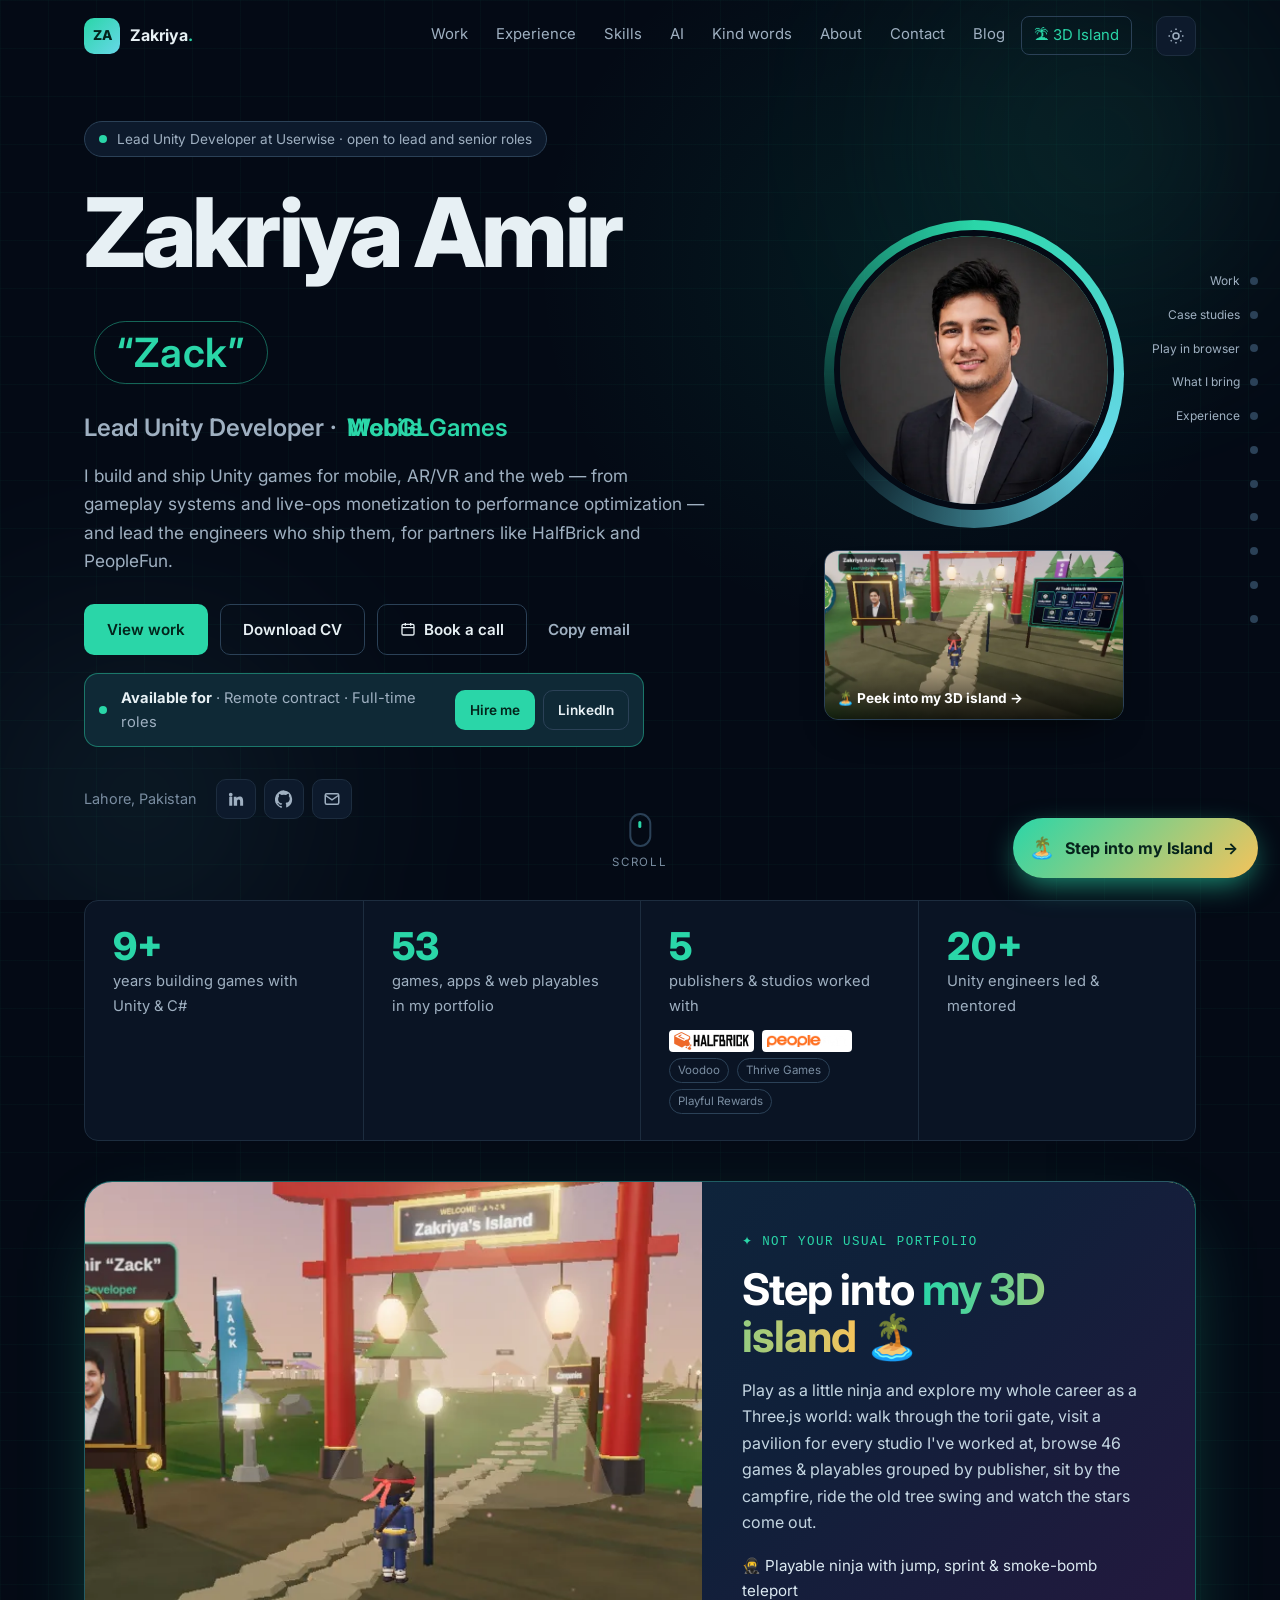
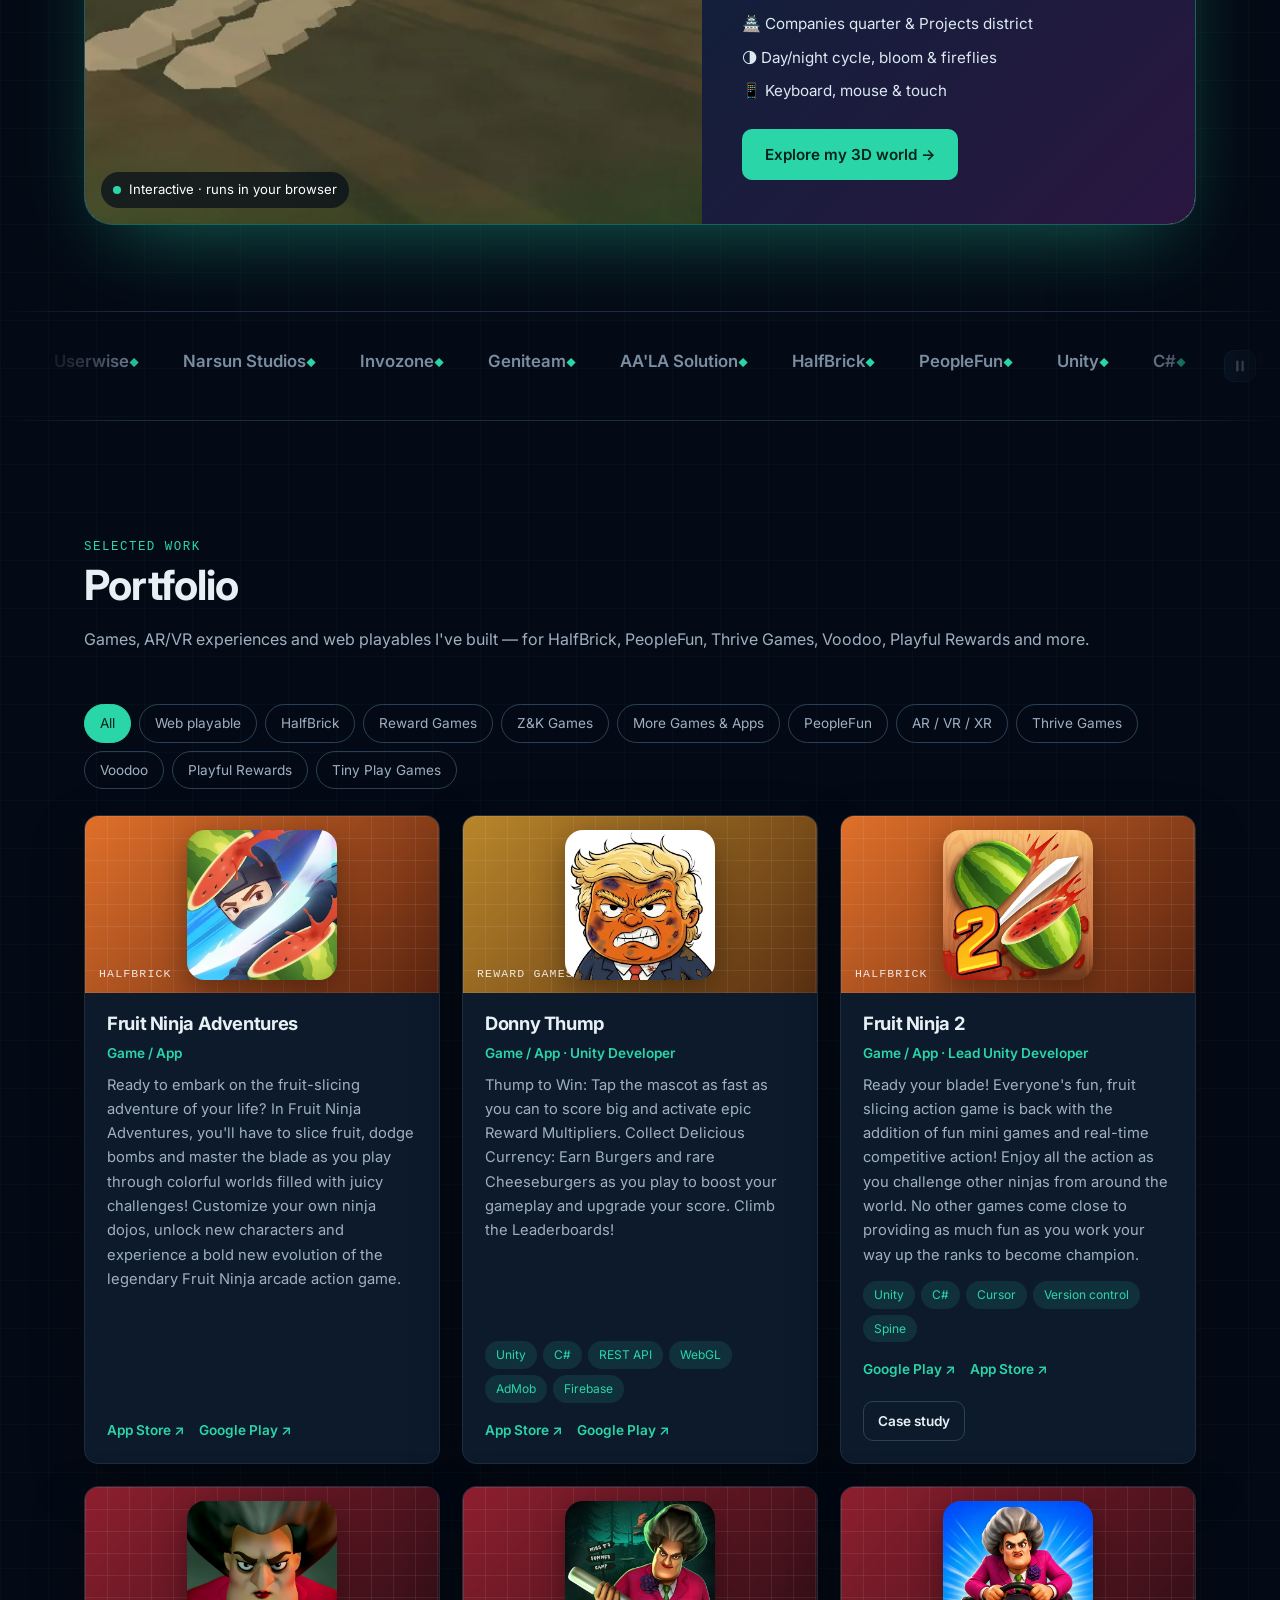
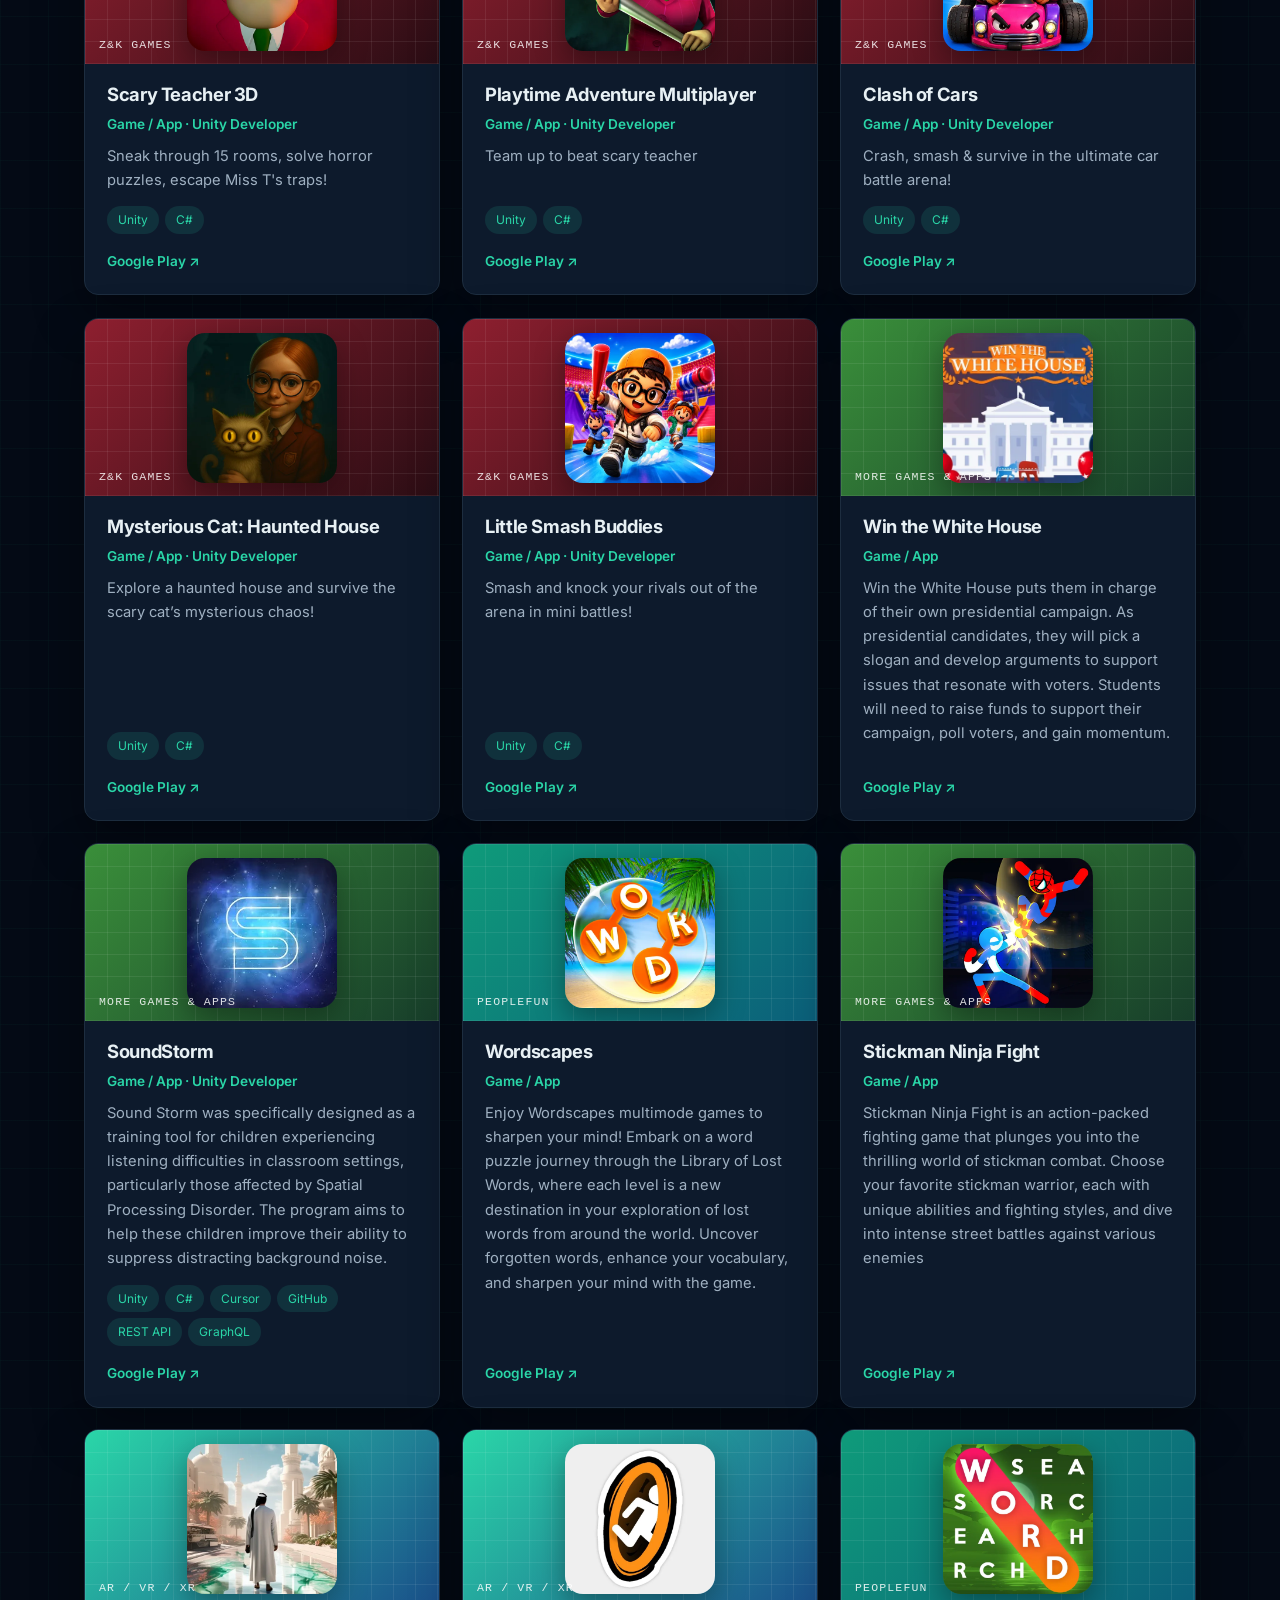
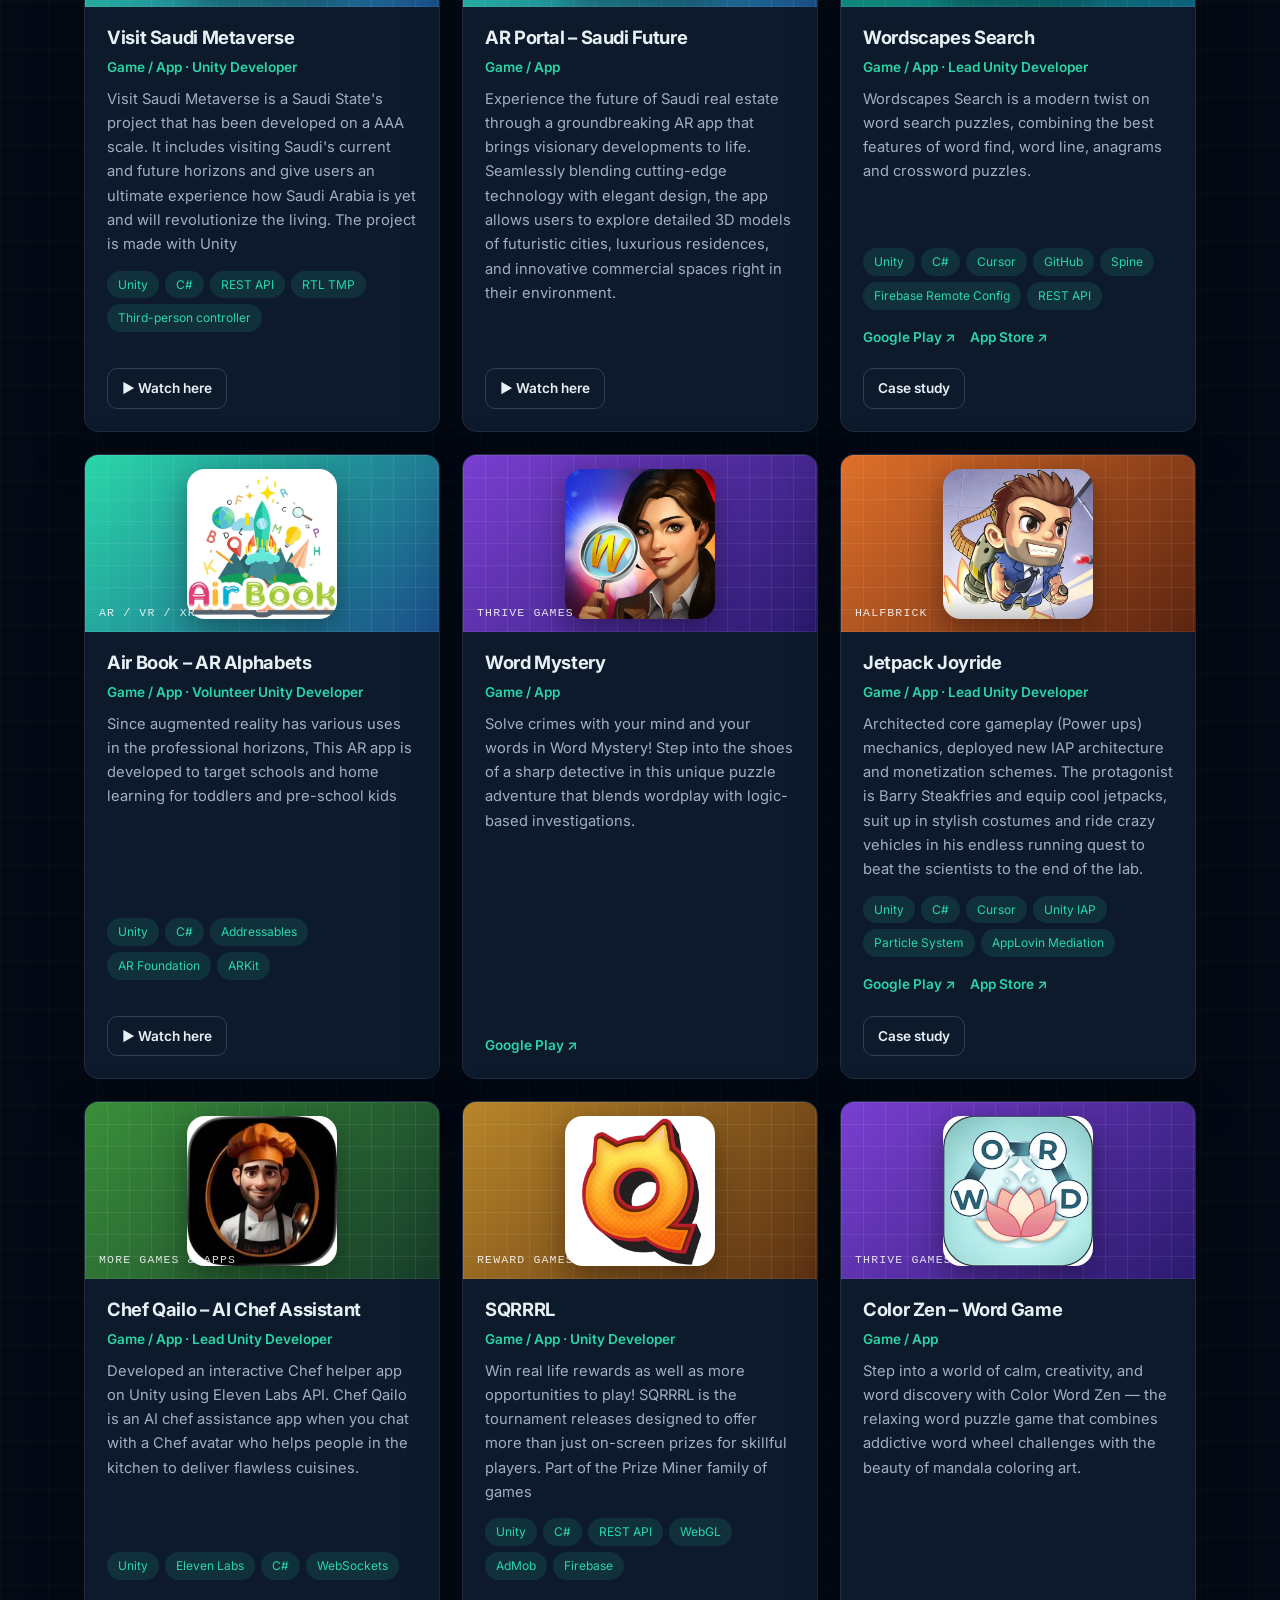
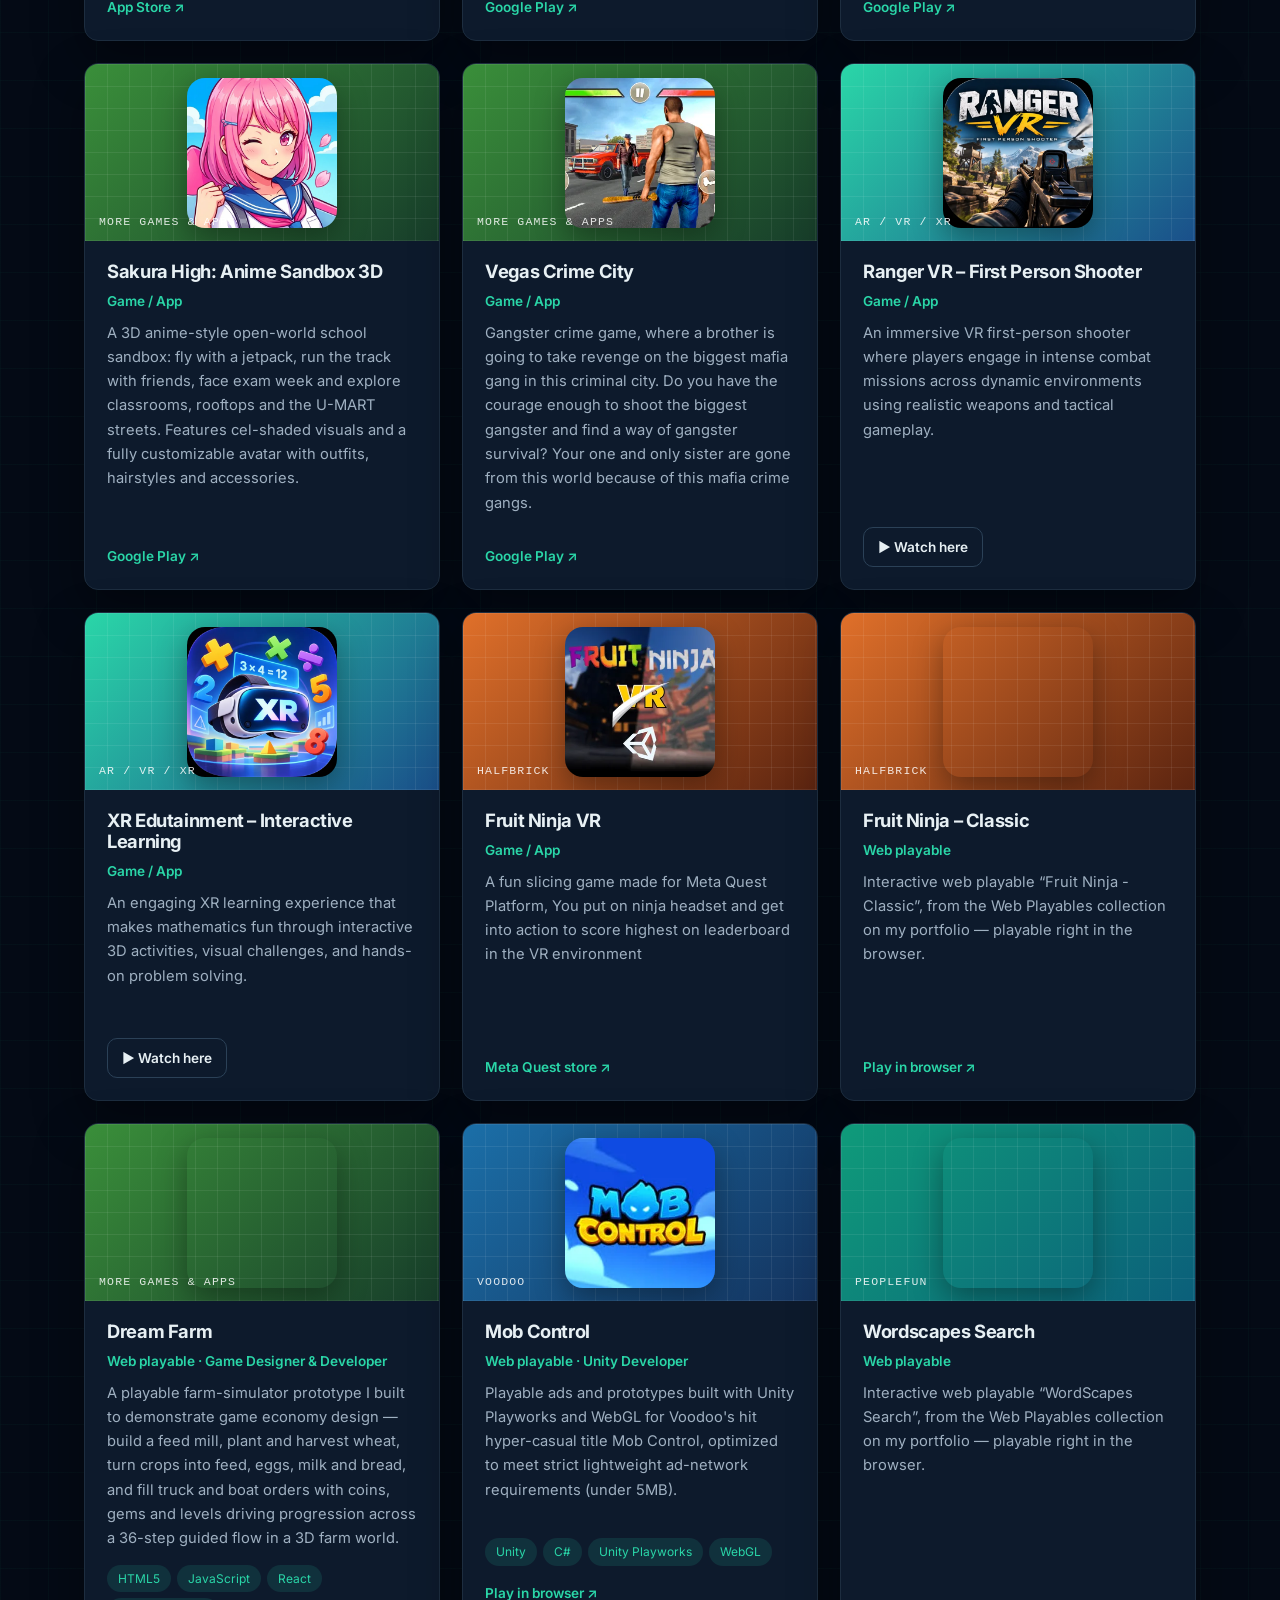
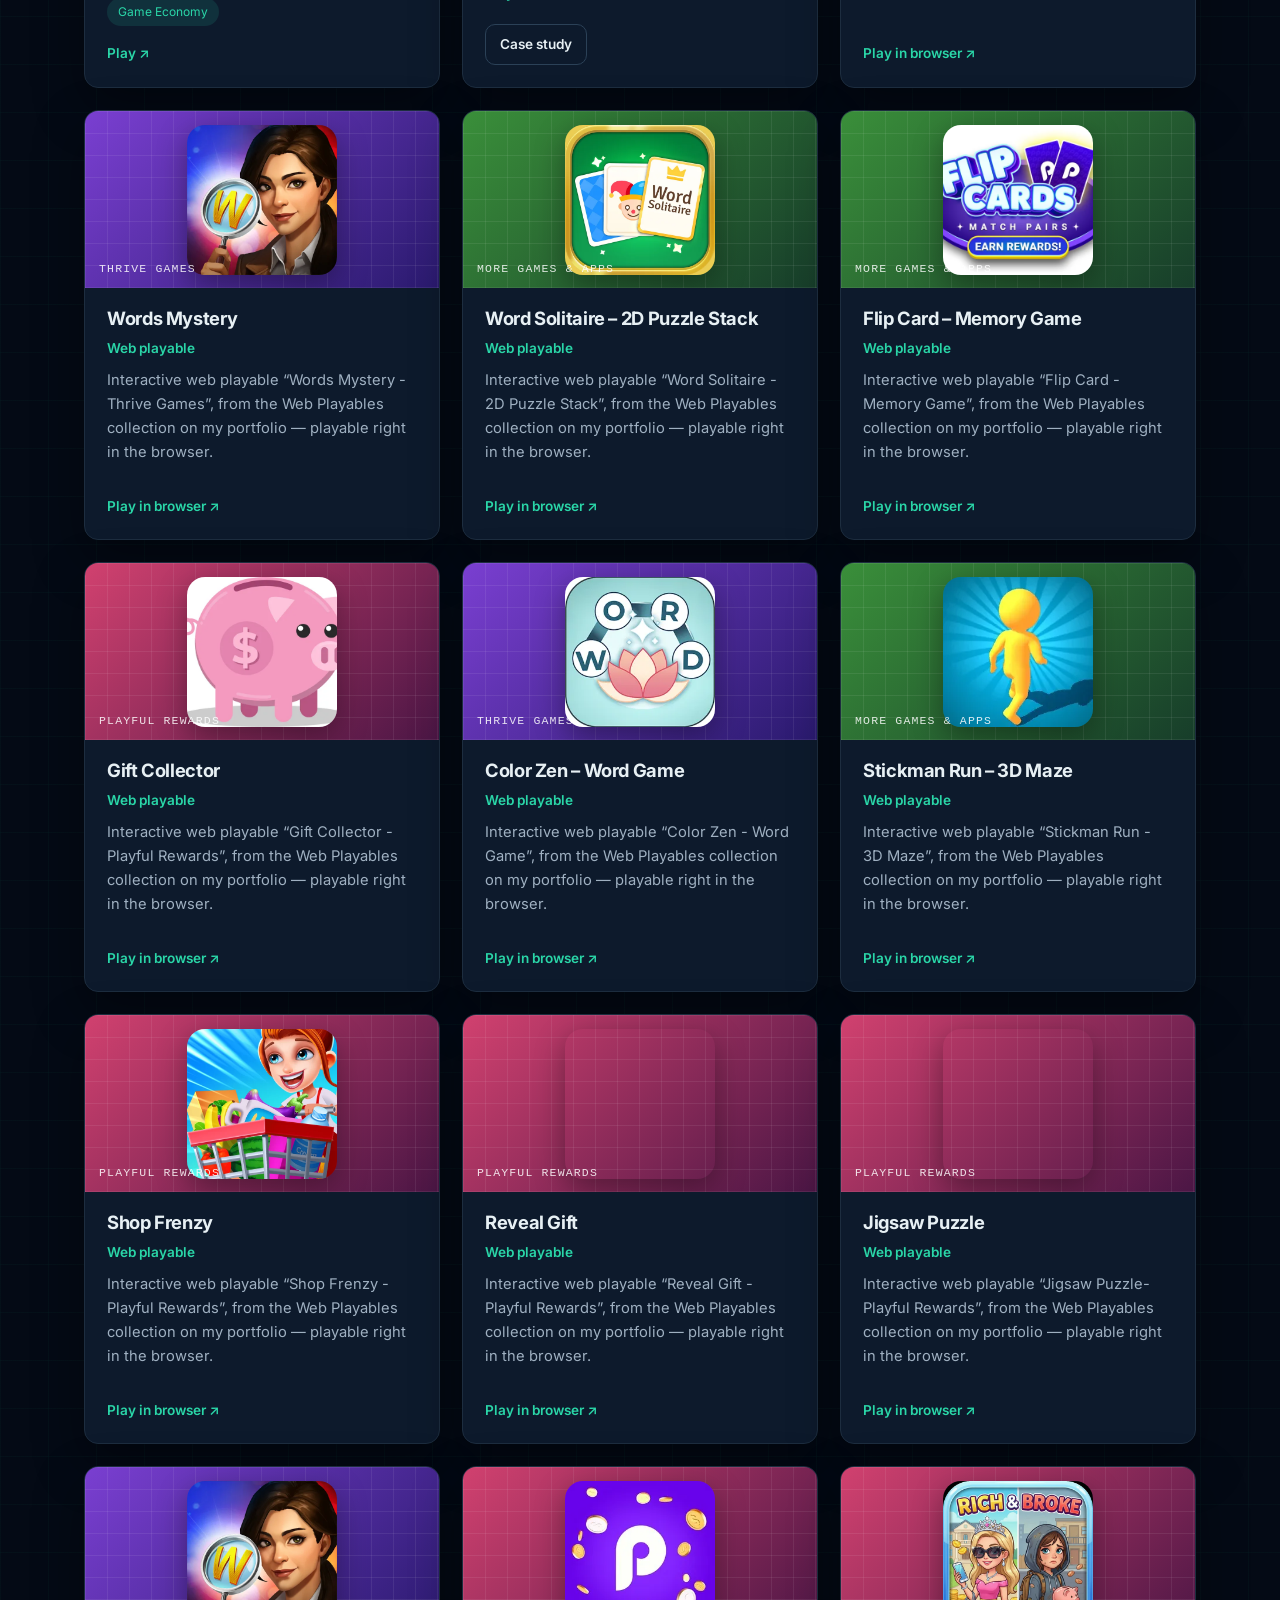
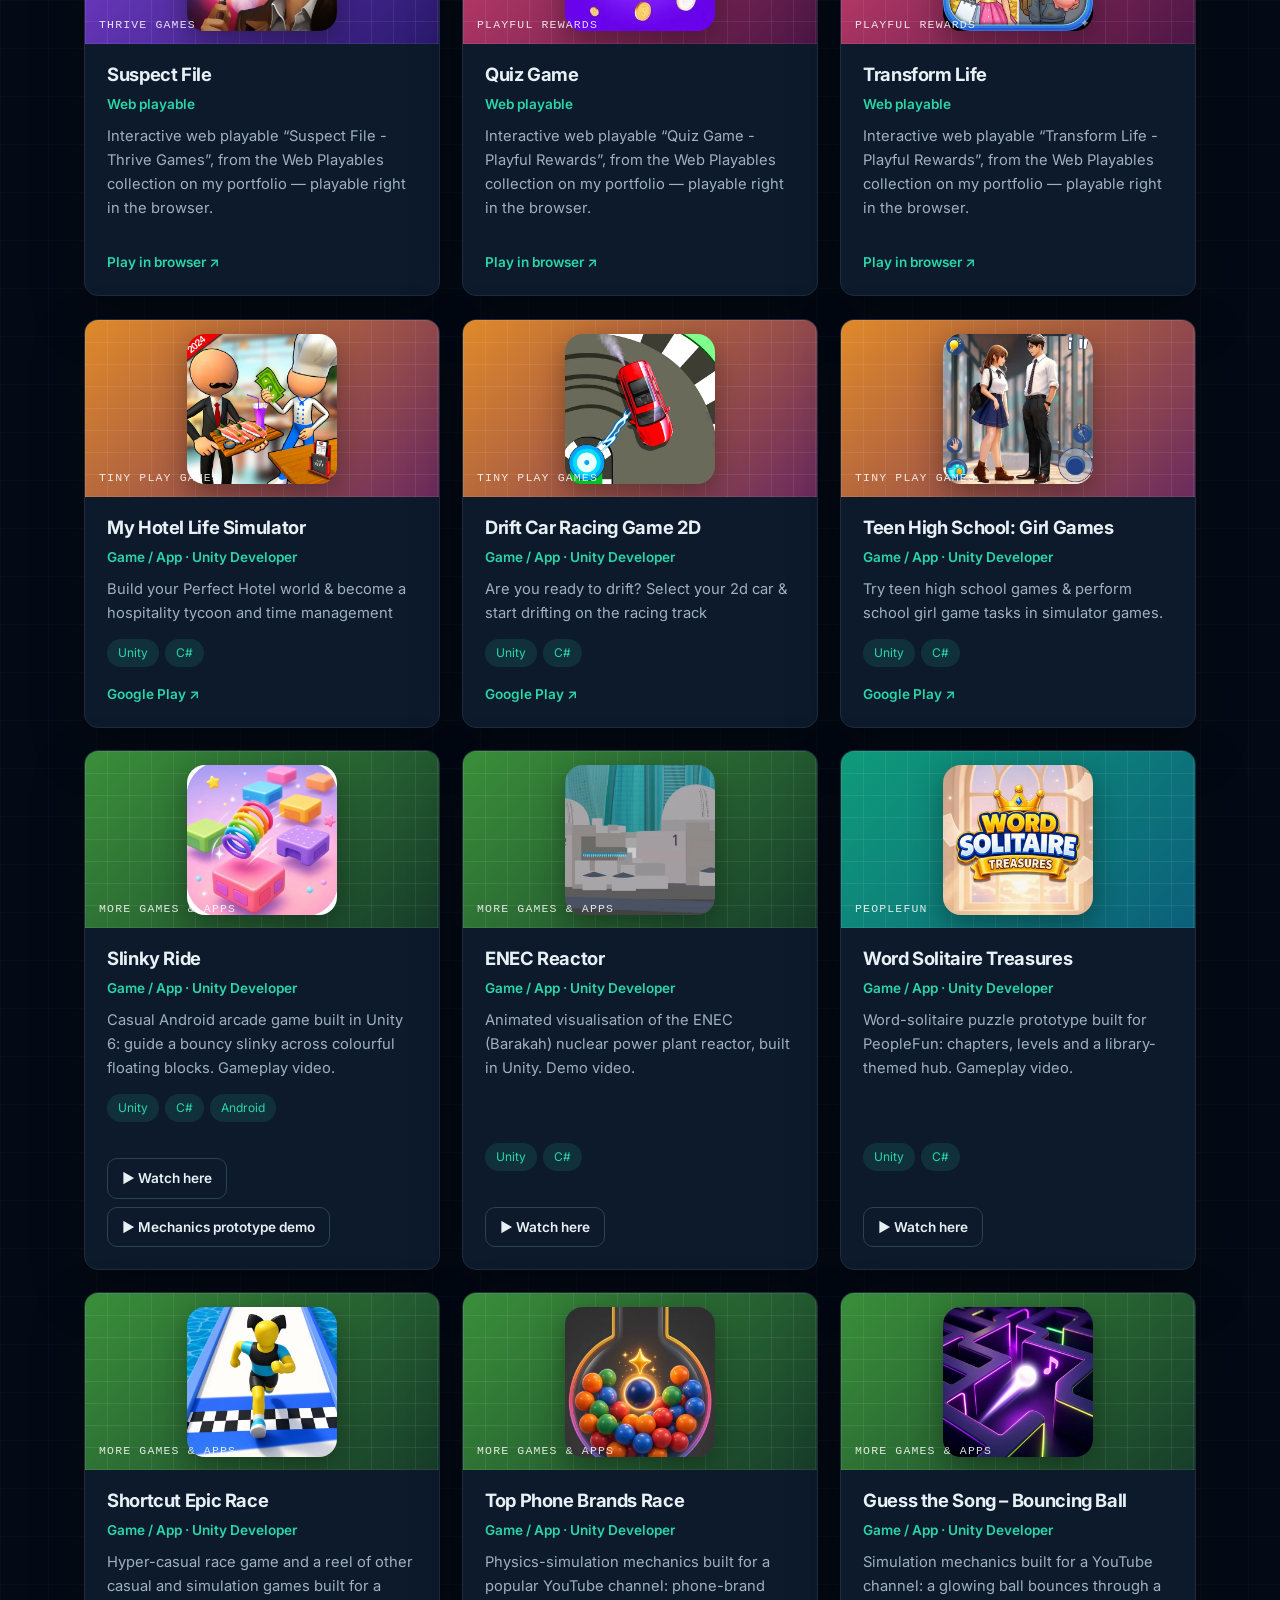
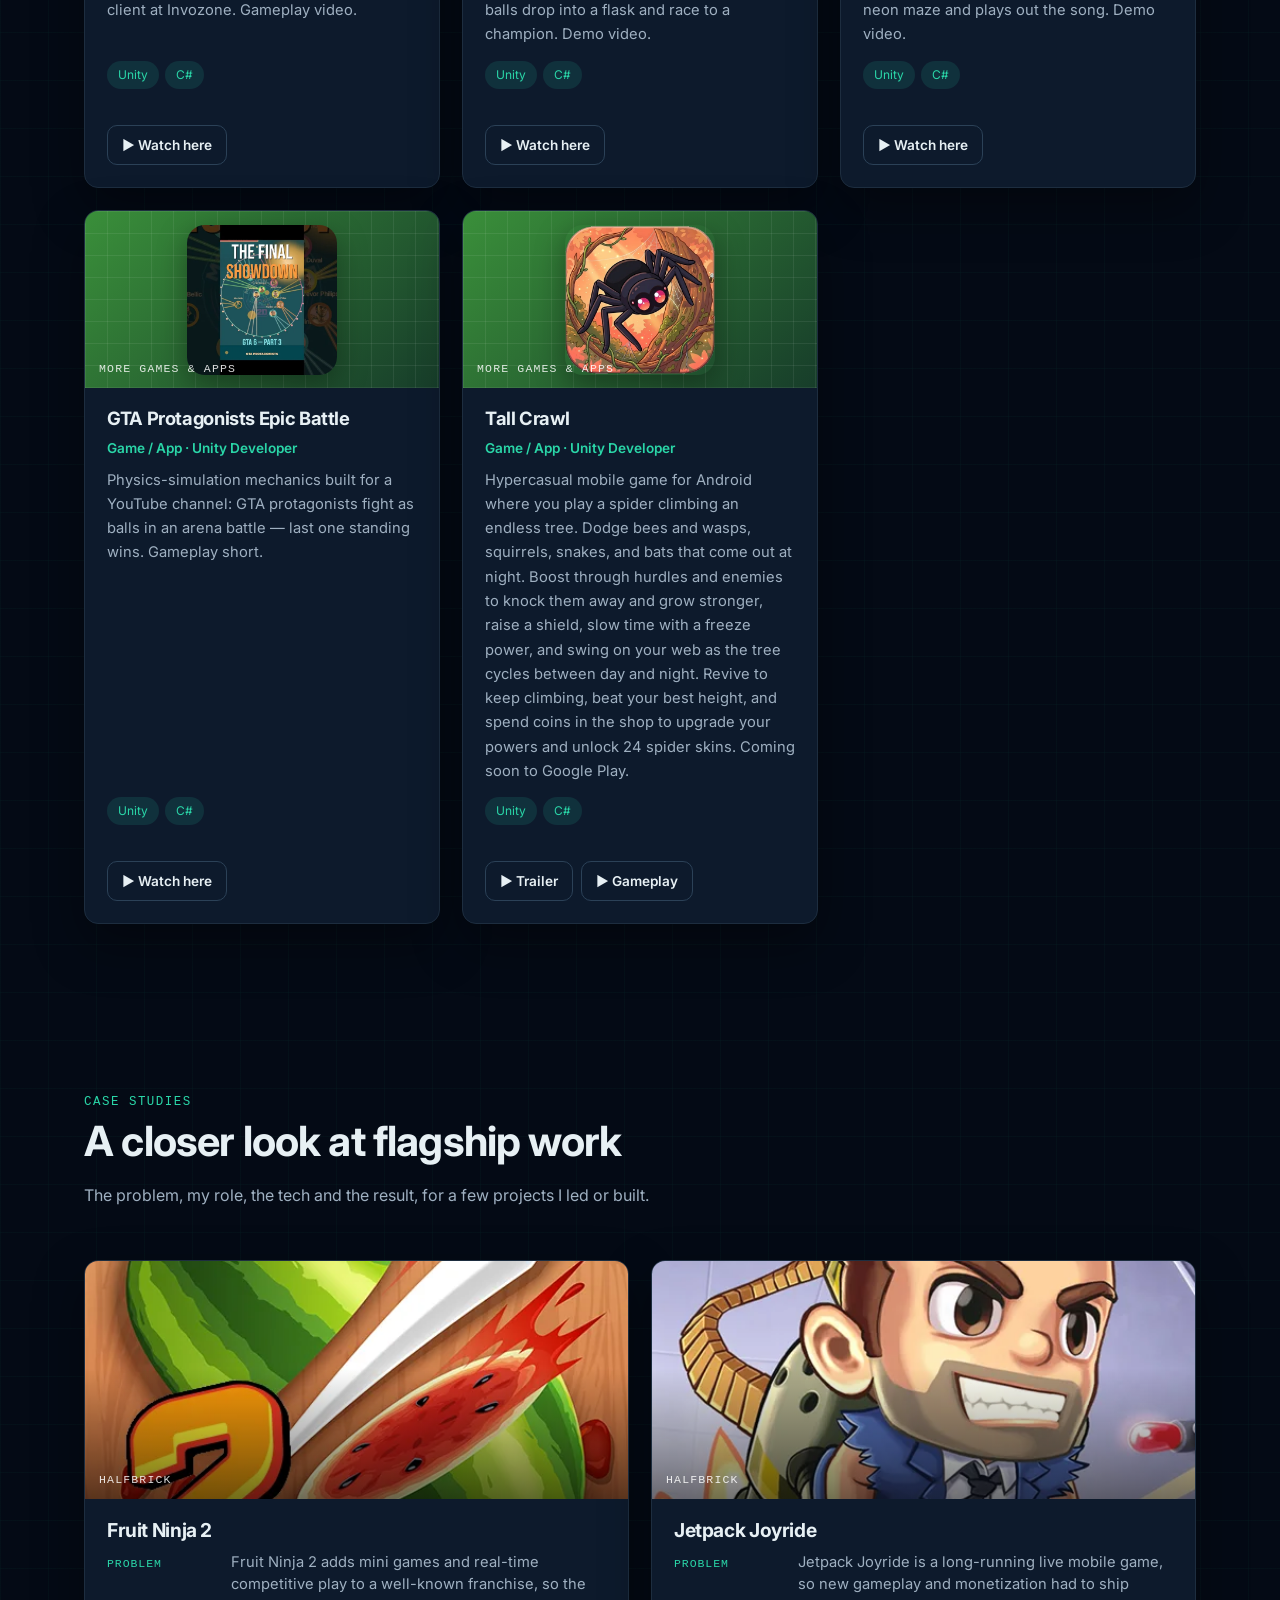
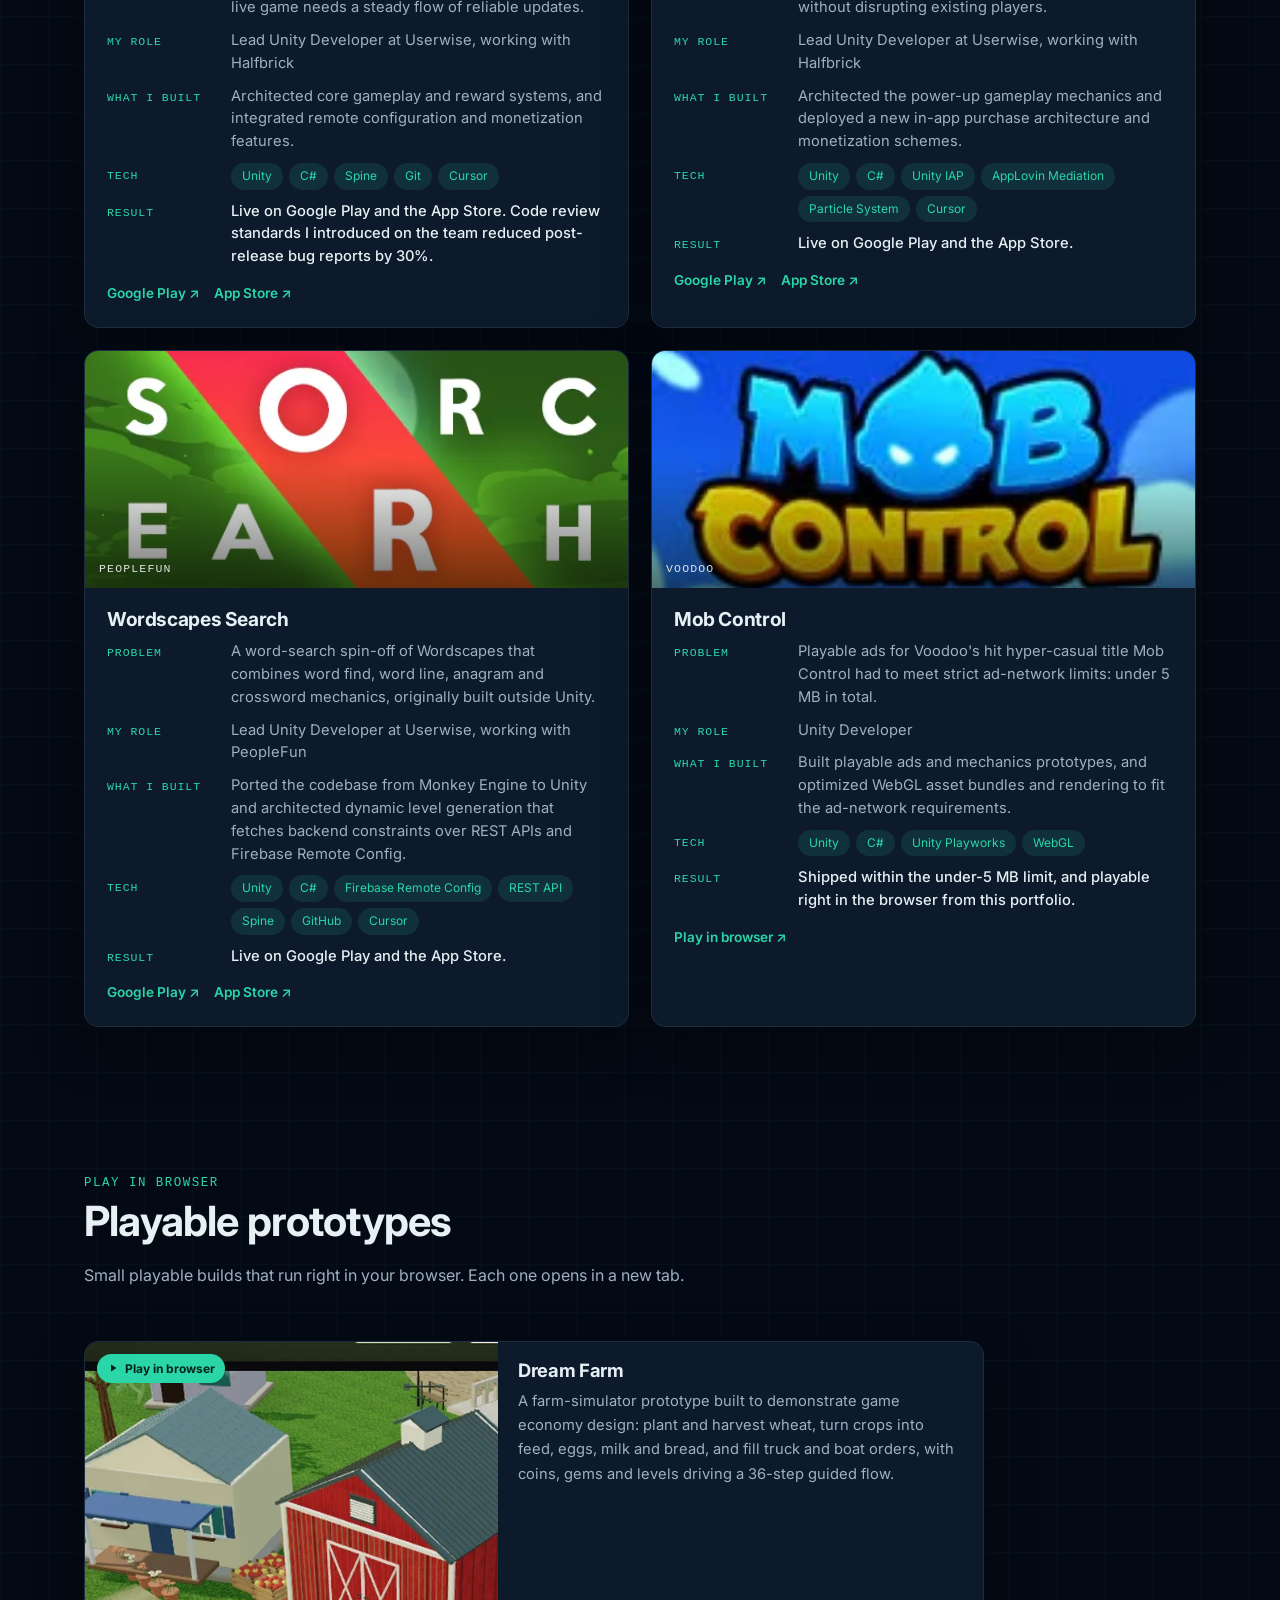
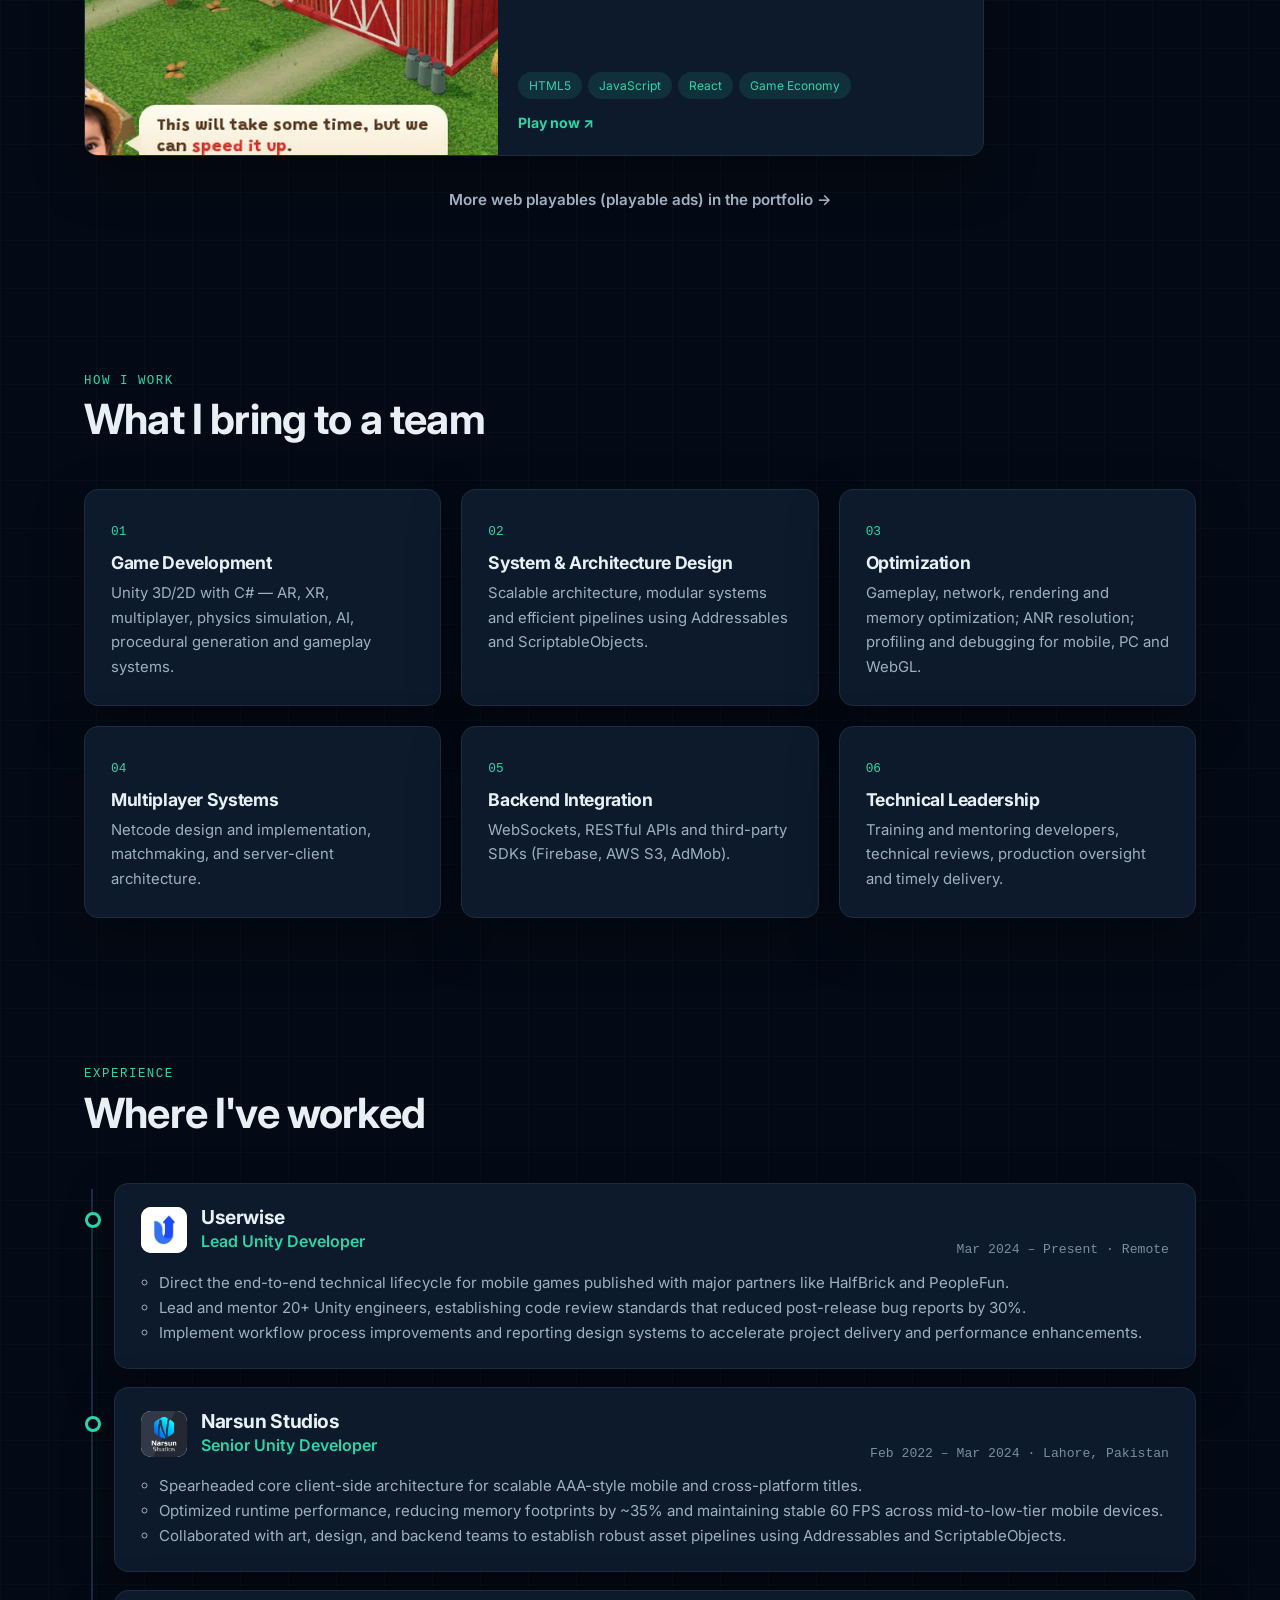
==== commit a6c89923: "Deploy site build (0af22b2)" ====
--- a/index.html
+++ b/index.html
@@ -60,21 +60,12 @@
   </div>
   <div class="hero-side enter" style="--i:2">
    <div class="avatar-wrap" id="avatarWrap">
-    <img class="avatar" src="assets/img/profile.webp" alt="Portrait of Zakriya Amir" width="280" height="280" fetchpriority="high">
+    <img class="avatar" src="assets/img/profile.webp" alt="Portrait of Zakriya Amir" width="280" height="280" fetchpriority="high" decoding="async">
    </div>
    <a class="hero-peek" href="world/" aria-label="Enter my interactive 3D island"><video class="peek-vid" muted loop playsinline preload="none" poster="assets/img/world-clip-poster.webp" data-src="assets/img/world-clip.mp4" width="640" height="360" aria-hidden="true"></video><span class="peek-label"><span aria-hidden="true">🏝️</span> Peek into my 3D island <span aria-hidden="true">→</span></span></a>
   </div>
  </div>
  <a class="scroll-cue" href="#work"><span class="scroll-cue-mouse"><span></span></span><span class="scroll-cue-text">Scroll</span></a>
-</section>
-
-<section class="showreel-sec" id="showreel" aria-label="Showreel" hidden>
- <div class="container">
-  <div class="showreel card reveal">
-   <div class="showreel-head"><span class="kicker">▶ Showreel</span><span class="showreel-title" id="showreelTitle"></span></div>
-   <div class="showreel-frame" id="showreelFrame"></div>
-  </div>
- </div>
 </section>
 
 <div class="container"><ul class="proof reveal" id="proof">
@@ -86,7 +77,7 @@
 <section class="section world-promo" id="island" data-sec="island">
  <div class="container">
   <a class="world-card reveal" href="world/" aria-label="Enter my interactive 3D island">
-   <div class="world-media"><img src="assets/img/world-preview.webp" alt="The ninja standing in front of the grand torii gate on Zakriya's Island" loading="lazy"><span class="world-live"><span class="status-dot"></span>Interactive · runs in your browser</span></div>
+   <div class="world-media"><img src="assets/img/world-preview.webp" alt="The ninja standing in front of the grand torii gate on Zakriya's Island" width="1100" height="642" loading="lazy" decoding="async"><span class="world-live"><span class="status-dot"></span>Interactive · runs in your browser</span></div>
    <div class="world-copy">
     <span class="kicker">✦ Not your usual portfolio</span>
     <h2>Step into <em>my 3D island</em> 🏝️</h2>
--- a/css/style.css
+++ b/css/style.css
@@ -1 +1 @@
-:root{--bg:#040a15;--bg-raised:#0a1424;--surface:#0d1a2c;--border:#1d2d3f;--border-strong:#2b4157;--text:#e7f0f4;--text-dim:#9fb0c1;--text-faint:#7a8da1;--accent:#2ad6a8;--accent-strong:#10b98a;--accent-2:#67d7e8;--accent-ink:#03241b;--accent-soft:rgba(42,214,168,.12);--grid-line:rgba(30,216,164,.03);--glow-1:rgba(8,184,146,.09);--glow-2:rgba(0,141,182,.08);--shadow:0 20px 50px rgba(0,0,0,.35);--radius:14px;--max:1160px;--ease:cubic-bezier(.16,1,.3,1);color-scheme:dark}:root[data-theme=light]{--bg:#f6f8fb;--bg-raised:#fff;--surface:#fff;--border:#dbe3ec;--border-strong:#c3cfdc;--text:#0d1b2a;--text-dim:#44576b;--text-faint:#5b6c7e;--accent:#087a5c;--accent-strong:#06654c;--accent-2:#0b7f95;--accent-ink:#fff;--accent-soft:rgba(11,143,108,.1);--grid-line:rgba(13,27,42,.035);--glow-1:rgba(11,143,108,.07);--glow-2:rgba(11,127,149,.06);--shadow:0 16px 40px rgba(13,27,42,.08);color-scheme:light}*,*:before,*:after{box-sizing:border-box}html{scroll-behavior:smooth;scroll-padding-top:90px}body{margin:0;background:var(--bg);color:var(--text);font-family:Inter,ui-sans-serif,system-ui,-apple-system,Segoe UI,Roboto,sans-serif;font-size:16px;line-height:1.65;overflow-x:hidden;background-image:linear-gradient(var(--grid-line) 1px,transparent 1px),linear-gradient(90deg,var(--grid-line) 1px,transparent 1px);background-size:48px 48px}a{color:inherit}button{font:inherit;cursor:pointer}.container{max-width:var(--max);margin:0 auto;padding:0 24px}h1,h2,h3{line-height:1.15;margin:0;letter-spacing:-.02em}h2{font-size:clamp(1.8rem,3.5vw,2.6rem);margin:.3rem 0 .6rem}.kicker{font-family:ui-monospace,SFMono-Regular,Consolas,monospace;font-size:.78rem;letter-spacing:.12em;text-transform:uppercase;color:var(--accent)}.muted,.section-head p{color:var(--text-dim)}.site-header{position:fixed;inset:0 0 auto;z-index:50;height:72px;display:flex;align-items:center;transition:height .3s,background .3s,border-color .3s;border-bottom:1px solid transparent}.site-header.scrolled{height:58px;background:color-mix(in srgb,var(--bg) 82%,transparent);backdrop-filter:blur(12px);border-color:var(--border)}.header-inner{display:flex;align-items:center;gap:24px;width:100%}.logo{display:flex;align-items:center;gap:10px;text-decoration:none;font-weight:700}.logo-mark{display:grid;place-items:center;width:36px;height:36px;border-radius:10px;background:linear-gradient(135deg,var(--accent),var(--accent-2));color:var(--accent-ink);font-size:.85rem;font-weight:800}.logo-dot{color:var(--accent)}.site-nav{display:flex;gap:4px;margin-left:auto}.site-nav a{text-decoration:none;color:var(--text-dim);padding:6px 12px;border-radius:8px;font-size:.93rem;transition:color .16s,background .16s}.site-nav a:hover,.site-nav a.active{color:var(--text);background:var(--accent-soft)}.site-nav a.nav-world{color:var(--accent);border:1px solid var(--border-strong)}.header-actions{display:flex;gap:8px}.icon-btn{display:inline-grid;place-items:center;width:40px;height:40px;border-radius:10px;border:1px solid var(--border);background:var(--surface);color:var(--text-dim);transition:all .16s}.icon-btn:hover{color:var(--accent);border-color:var(--accent);transform:translateY(-2px)}.icon-btn svg{width:18px;height:18px}.icon-moon{display:none}:root[data-theme=light] .icon-sun{display:none}:root[data-theme=light] .icon-moon{display:block}.nav-toggle{display:none}.read-progress{position:absolute;left:0;bottom:-1px;height:2px;width:0;background:linear-gradient(90deg,var(--accent),var(--accent-2))}.section-rail{position:fixed;right:22px;top:50%;transform:translateY(-50%);z-index:40}.section-rail ol{list-style:none;margin:0;padding:0;display:flex;flex-direction:column;gap:14px}.section-rail a{display:flex;align-items:center;justify-content:flex-end;gap:10px;text-decoration:none}.section-rail a:after{content:"";width:8px;height:8px;border-radius:50%;background:var(--border-strong);transition:all .3s}.section-rail a.active:after{background:var(--accent);transform:scale(1.5);box-shadow:0 0 12px var(--accent)}.rail-label{font-size:.75rem;color:var(--text-dim);opacity:0;transform:translate(6px);transition:all .3s}.section-rail a:hover .rail-label,.section-rail a.active .rail-label{opacity:1;transform:none}.hero{position:relative;min-height:100vh;display:flex;align-items:center;padding:120px 0 80px;overflow:hidden}.hero:before{content:"";position:absolute;inset:0;background:radial-gradient(600px circle at var(--mx,70%) var(--my,30%),var(--glow-1),transparent 60%);pointer-events:none}.hero-aurora span{position:absolute;width:520px;height:520px;border-radius:50%;filter:blur(90px);opacity:.55;animation:drift 18s ease-in-out infinite alternate}.hero-aurora span:first-child{background:var(--glow-1);top:-120px;right:-80px;background:radial-gradient(circle,rgba(42,214,168,.25),transparent 70%)}.hero-aurora span:last-child{bottom:-160px;left:-120px;background:radial-gradient(circle,rgba(103,215,232,.2),transparent 70%);animation-delay:-9s}@keyframes drift{to{transform:translate(60px,40px) scale(1.15)}}.hero-grid{position:relative;display:grid;grid-template-columns:1.4fr 1fr;gap:48px;align-items:center;width:100%}.status{display:inline-flex;align-items:center;gap:10px;padding:6px 14px;border:1px solid var(--border-strong);border-radius:99px;font-size:.85rem;color:var(--text-dim);background:var(--surface)}.status-dot{width:8px;height:8px;border-radius:50%;background:var(--accent);box-shadow:0 0 0 0 var(--accent);animation:pulse 2s infinite}@keyframes pulse{70%{box-shadow:0 0 0 10px transparent}to{box-shadow:0 0 0 0 transparent}}.hero h1{font-size:clamp(3rem,8vw,6rem);font-weight:800;margin:20px 0 10px;letter-spacing:-.04em}.word{display:inline-block}.word:last-child{background:linear-gradient(90deg,var(--accent),var(--accent-2));-webkit-background-clip:text;background-clip:text;color:transparent}.headline{font-size:clamp(1.15rem,2.2vw,1.5rem);font-weight:600;color:var(--text-dim);margin:0 0 14px;display:flex;gap:.4em;flex-wrap:wrap}.rotator{display:inline-grid;color:var(--accent)}.rotator span{grid-area:1/1;opacity:0;transform:translateY(60%);transition:all .5s var(--ease)}.rotator span.on{opacity:1;transform:none}.rotator span.out{opacity:0;transform:translateY(-60%)}.tagline{max-width:58ch;color:var(--text-dim);font-size:1.08rem;margin:0 0 28px}.hero-actions{display:flex;flex-wrap:wrap;gap:12px;align-items:center}.btn{display:inline-flex;align-items:center;gap:8px;padding:12px 22px;border-radius:10px;font-weight:600;text-decoration:none;border:1px solid transparent;transition:all .2s var(--ease);font-size:.95rem;background:none;color:var(--text)}.btn-primary{background:var(--accent);color:var(--accent-ink)}.btn-primary:hover{background:var(--accent-strong);transform:translateY(-2px);box-shadow:0 10px 30px var(--accent-soft)}.btn-ghost{border-color:var(--border-strong)}.btn-ghost:hover{border-color:var(--accent);color:var(--accent);transform:translateY(-2px)}.btn-link{color:var(--text-dim);padding:12px 8px}.btn-link:hover{color:var(--accent)}.hero-meta{display:flex;align-items:center;gap:20px;margin-top:32px;flex-wrap:wrap;color:var(--text-faint);font-size:.9rem}.socials{display:flex;gap:8px;list-style:none;margin:0;padding:0}.hero-side{display:flex;justify-content:center}.avatar-wrap{position:relative;padding:10px;border-radius:50%;background:conic-gradient(from 0deg,var(--accent),var(--accent-2),transparent,var(--accent));animation:spin 12s linear infinite}.avatar{width:280px;height:280px;border-radius:50%;object-fit:cover;border:6px solid var(--bg);animation:spin 12s linear infinite reverse}.avatar-placeholder{display:grid;place-content:center;text-align:center;background:var(--surface);color:var(--accent);font-size:4rem;font-weight:800}.avatar-placeholder small{font-size:.75rem;font-weight:500;color:var(--text-faint);letter-spacing:.08em;text-transform:uppercase}@keyframes spin{to{transform:rotate(360deg)}}.scroll-cue{position:absolute;left:50%;bottom:28px;transform:translate(-50%);display:flex;flex-direction:column;align-items:center;gap:6px;text-decoration:none;color:var(--text-faint);font-size:.72rem;text-transform:uppercase;letter-spacing:.15em}.scroll-cue-mouse{width:22px;height:34px;border:2px solid var(--border-strong);border-radius:12px;display:flex;justify-content:center;padding-top:6px}.scroll-cue-mouse span{width:3px;height:7px;border-radius:2px;background:var(--accent);animation:wheel 1.6s infinite}@keyframes wheel{to{transform:translateY(10px);opacity:0}}.enter{opacity:0;transform:translateY(24px);animation:in .7s var(--ease) forwards;animation-delay:calc(var(--i)*90ms + .1s)}@keyframes in{to{opacity:1;transform:none}}.reveal{opacity:0;transform:translateY(28px);transition:opacity .64s var(--ease),transform .64s var(--ease);transition-delay:var(--d,0ms)}.reveal.in{opacity:1;transform:none}@media (prefers-reduced-motion:reduce){*{animation:none!important;transition:none!important}.enter,.reveal{opacity:1;transform:none}}.proof{list-style:none;margin:0 auto;padding:0;display:grid;grid-template-columns:repeat(3,1fr);border:1px solid var(--border);border-radius:var(--radius);background:var(--bg-raised);overflow:hidden}.proof-item{padding:26px 28px;display:flex;flex-direction:column;gap:4px}.proof-item+.proof-item{border-left:1px solid var(--border)}.proof-item strong{font-size:2.4rem;font-weight:800;color:var(--accent);line-height:1}.proof-item span{color:var(--text-dim);font-size:.92rem}.marquee-wrap{position:relative;margin:56px 0 0;border-block:1px solid var(--border);padding:18px 0;-webkit-mask:linear-gradient(90deg,transparent,#000 10%,#000 90%,transparent)}.marquee{display:flex;overflow:hidden}.marquee-track{display:flex;gap:44px;list-style:none;margin:0;padding:0 22px;flex-shrink:0;animation:marq 40s linear infinite;white-space:nowrap}.marquee-track li{color:var(--text-faint);font-weight:600;font-size:1.05rem}.marquee-track li:before{content:"\25c6";color:var(--accent);font-size:.6rem;margin-right:44px;vertical-align:middle}.marquee:hover .marquee-track,.marquee.paused .marquee-track{animation-play-state:paused}@keyframes marq{to{transform:translate(-100%)}}.marquee-toggle{position:absolute;right:24px;top:50%;transform:translateY(-50%);width:32px;height:32px}.section{padding:110px 0 30px}.section-head{display:flex;justify-content:space-between;align-items:flex-end;margin-bottom:36px;gap:20px}.card{background:var(--surface);border:1px solid var(--border);border-radius:var(--radius);box-shadow:var(--shadow)}.filters{display:flex;flex-wrap:wrap;gap:8px;margin-bottom:26px}.filter{padding:7px 15px;border-radius:99px;border:1px solid var(--border-strong);background:transparent;color:var(--text-dim);font-size:.85rem;transition:all .2s}.filter.on,.filter:hover{background:var(--accent);color:var(--accent-ink);border-color:var(--accent)}.project-grid{display:grid;grid-template-columns:repeat(3,1fr);gap:22px}.project-card{display:flex;flex-direction:column;overflow:hidden;transition:transform .3s var(--ease),border-color .3s,opacity .3s;transform-style:preserve-3d;will-change:transform}.project-card:hover{border-color:var(--accent)}.project-card.hide{display:none}.project-media{aspect-ratio:16/8;position:relative;overflow:hidden;background:linear-gradient(135deg,var(--h1),var(--h2));display:grid;place-items:center}.project-media:after{content:"";position:absolute;inset:0;background-image:linear-gradient(rgba(255,255,255,.07) 1px,transparent 1px),linear-gradient(90deg,rgba(255,255,255,.07) 1px,transparent 1px);background-size:22px 22px}.art-glyph{font-size:2.6rem;font-weight:800;color:#ffffffe6;z-index:1;text-shadow:0 4px 20px rgba(0,0,0,.3)}.art-label{position:absolute;left:14px;bottom:10px;font-size:.72rem;letter-spacing:.1em;text-transform:uppercase;color:#ffffffd9;z-index:1;font-family:ui-monospace,monospace}.project-body{padding:20px 22px 22px;display:flex;flex-direction:column;gap:8px;flex:1}.project-body h3{font-size:1.15rem}.project-body .role{color:var(--accent);font-size:.85rem;font-weight:600}.project-body .summary{color:var(--text-dim);font-size:.92rem;margin:0;flex:1}.chips{display:flex;flex-wrap:wrap;gap:6px;list-style:none;margin:6px 0 0;padding:0}.chip{font-size:.75rem;padding:3px 10px;border-radius:99px;background:var(--accent-soft);color:var(--accent);border:1px solid transparent}.links{display:flex;flex-wrap:wrap;gap:14px;margin-top:8px}.links a{font-size:.85rem;font-weight:600;color:var(--accent);text-decoration:none}.links a:hover{text-decoration:underline}.approach-grid{display:grid;grid-template-columns:repeat(3,1fr);gap:20px}.approach-card{padding:26px}.approach-card .num{font-family:ui-monospace,monospace;color:var(--accent);font-size:.8rem}.approach-card h3{margin:10px 0 8px;font-size:1.1rem}.approach-card p{margin:0;color:var(--text-dim);font-size:.93rem}.timeline{list-style:none;margin:0;padding:0 0 0 30px;position:relative}.timeline:before{content:"";position:absolute;left:7px;top:6px;bottom:6px;width:2px;background:var(--border)}.timeline .line-fill{position:absolute;left:7px;top:6px;width:2px;height:0;background:linear-gradient(var(--accent),var(--accent-2));transition:height .2s}.job{position:relative;padding:22px 26px;margin-bottom:18px}.job:before{content:"";position:absolute;left:-30px;top:28px;width:16px;height:16px;border-radius:50%;background:var(--bg);border:3px solid var(--accent)}.job-top{display:flex;justify-content:space-between;gap:12px;flex-wrap:wrap;align-items:baseline}.job h3{font-size:1.2rem}.job .r{color:var(--accent);font-weight:600}.job .p{font-family:ui-monospace,monospace;font-size:.82rem;color:var(--text-faint)}.job ul{margin:10px 0 0;padding-left:18px;color:var(--text-dim);font-size:.94rem}.skills-grid{display:grid;grid-template-columns:repeat(auto-fill,minmax(320px,1fr));gap:18px}.skill-group{padding:22px}.skill-group h3{font-size:1rem;margin-bottom:12px}.skill-group .chip{font-size:.82rem;padding:5px 12px;background:var(--bg-raised);color:var(--text);border-color:var(--border-strong);transition:all .2s}.skill-group .chip:hover{border-color:var(--accent);color:var(--accent)}.island-teaser{display:grid;grid-template-columns:1.2fr 1fr;align-items:center;gap:30px;padding:40px;text-decoration:none;overflow:hidden;transition:transform .3s var(--ease),border-color .3s}.island-teaser:hover{border-color:var(--accent);transform:translateY(-4px)}.island-art{width:100%;height:auto}.ia-sun{fill:#f5c35b}.ia-wave-1{fill:var(--accent-2);opacity:.5}.ia-wave-2{fill:var(--accent-2);opacity:.25}.ia-land{fill:var(--accent)}.ia-tree{fill:none;stroke:var(--text);stroke-width:4;stroke-linecap:round}.ia-wave{animation:wave 4s ease-in-out infinite alternate}@keyframes wave{to{transform:translate(-14px)}}.about-grid{display:grid;grid-template-columns:1.3fr 1fr;gap:24px}.about-card{padding:30px}.about-card p{color:var(--text-dim);margin-top:0}.subhead{display:block;margin:22px 0 10px}.edu span{color:var(--text-dim);font-size:.93rem}.soft-list{display:flex;flex-direction:column;gap:12px}.soft{padding:16px 20px}.soft h3{font-size:.98rem;margin-bottom:4px}.soft p{margin:0;color:var(--text-dim);font-size:.88rem}.contact-card{padding:56px;text-align:center;background:radial-gradient(500px circle at 50% 0,var(--accent-soft),transparent 70%),var(--surface)}.contact-card h2{font-size:clamp(2.2rem,5vw,3.6rem)}.contact-card p{color:var(--text-dim)}.contact-card .hero-actions{justify-content:center;margin:24px 0}.contact-list{list-style:none;padding:0;margin:20px auto 0;display:grid;grid-template-columns:repeat(2,1fr);gap:12px;max-width:720px;text-align:left}.contact-list li{display:flex;flex-direction:column;padding:14px 18px;border:1px solid var(--border);border-radius:10px;background:var(--bg-raised)}.contact-list span:first-child{font-size:.72rem;text-transform:uppercase;letter-spacing:.1em;color:var(--text-faint)}.contact-list a{text-decoration:none;color:var(--accent);word-break:break-all}.site-footer{padding:40px 0;margin-top:80px;border-top:1px solid var(--border);color:var(--text-faint);font-size:.88rem}.site-footer .container{display:flex;justify-content:space-between}.site-footer a{text-decoration:none}.toast{position:fixed;left:50%;bottom:28px;transform:translate(-50%,40px);opacity:0;background:var(--accent);color:var(--accent-ink);padding:10px 20px;border-radius:10px;font-weight:600;transition:all .3s var(--ease);z-index:99;pointer-events:none}.toast.show{opacity:1;transform:translate(-50%)}@media (max-width:960px){.project-grid,.approach-grid{grid-template-columns:repeat(2,1fr)}.section-rail{display:none}.about-grid{grid-template-columns:1fr}}@media (max-width:760px){.nav-toggle{display:inline-grid}.site-nav{position:fixed;top:58px;left:0;right:0;flex-direction:column;background:var(--bg-raised);border-bottom:1px solid var(--border);padding:12px 24px;transform:translateY(-120%);transition:transform .3s var(--ease)}.site-nav.open{transform:none}.site-nav a{padding:12px}.header-actions{margin-left:auto}.hero-grid{grid-template-columns:1fr;text-align:left}.hero-side{order:-1;justify-content:flex-start}.avatar{width:150px;height:150px}.avatar-placeholder{font-size:2.4rem}.proof{grid-template-columns:1fr}.proof-item+.proof-item{border-left:0;border-top:1px solid var(--border)}.project-grid,.approach-grid,.contact-list,.island-teaser{grid-template-columns:1fr}.contact-card,.island-teaser{padding:30px 22px}.section{padding:80px 0 20px}.scroll-cue{display:none}}.project-media.has-img img{position:relative;z-index:1;width:min(46%,150px);height:auto;aspect-ratio:1;object-fit:cover;border-radius:18px;box-shadow:0 10px 30px #00000059;transition:transform .4s var(--ease)}.project-card:hover .project-media.has-img img{transform:scale(1.06) rotate(-2deg)}.job-id{display:flex;gap:14px;align-items:center}.job-logo{width:46px;height:46px;border-radius:10px;object-fit:cover;background:#fff}.aka{display:inline-block;font-size:.42em;font-weight:600;letter-spacing:.02em;color:var(--accent);vertical-align:middle;margin-left:.25em;padding:.18em .55em;border:1px solid color-mix(in srgb,var(--accent) 45%,transparent);border-radius:999px;transform:translateY(-.35em)}.world-promo{padding-top:40px}.world-card{display:grid;grid-template-columns:1.25fr 1fr;gap:0;border-radius:28px;overflow:hidden;text-decoration:none;color:inherit;position:relative;background:linear-gradient(135deg,#0b2a3c,#10203a 55%,#2a1640);border:1px solid rgba(42,214,168,.35);box-shadow:0 30px 80px -30px #2ad6a873;transition:transform .4s var(--ease),box-shadow .4s}.world-card:hover{transform:translateY(-6px);box-shadow:0 40px 90px -30px #2ad6a8b3}.world-card:after{content:"";position:absolute;inset:-1px;border-radius:inherit;padding:1px;background:conic-gradient(from var(--wa,0deg),#2ad6a8,#f5c35b,#ff5f8f,#3b8fe0,#2ad6a8);-webkit-mask:linear-gradient(#000 0 0) content-box,linear-gradient(#000 0 0);-webkit-mask-composite:xor;mask-composite:exclude;animation:wspin 6s linear infinite;pointer-events:none;opacity:.8}@property --wa{syntax:"<angle>";inherits:false;initial-value:0deg}@keyframes wspin{to{--wa:360deg}}.world-media{position:relative;min-height:340px;overflow:hidden}.world-media img{position:absolute;inset:0;width:100%;height:100%;object-fit:cover;transform:scale(1.04);transition:transform 1.2s var(--ease)}.world-card:hover .world-media img{transform:scale(1.1)}.world-live{position:absolute;left:16px;bottom:16px;display:flex;gap:8px;align-items:center;background:#050e1ab8;backdrop-filter:blur(6px);color:#fff;font-size:.82rem;padding:7px 12px;border-radius:999px}.world-copy{padding:44px 40px;color:#eaf6f3}.world-copy h2{font-size:clamp(1.9rem,3.4vw,2.8rem);line-height:1.08;margin:.3em 0 .4em;color:#fff}.world-copy h2 em{font-style:normal;background:linear-gradient(90deg,#2ad6a8,#f5c35b);-webkit-background-clip:text;background-clip:text;color:transparent}.world-copy p{color:#c4d6e2}.world-feats{list-style:none;padding:0;margin:18px 0 26px;display:grid;gap:8px;font-size:.95rem;color:#dbe9f1}.world-cta{box-shadow:0 0 #2ad6a899;animation:fabpulse 2.2s infinite}.world-fab{position:fixed;right:22px;bottom:22px;z-index:60;display:flex;align-items:center;gap:10px;padding:13px 20px 13px 16px;border-radius:999px;text-decoration:none;font-weight:700;color:#06231c;background:linear-gradient(135deg,#2ad6a8,#f5c35b);box-shadow:0 10px 30px -6px #2ad6a8b3;animation:fabpulse 2.2s infinite;transition:transform .25s var(--ease),opacity .3s}.world-fab:hover{transform:translateY(-3px) scale(1.04)}.world-fab .fab-emoji{font-size:1.3rem;display:inline-block;animation:fabbob 2.4s ease-in-out infinite}.world-fab .fab-arrow{transition:transform .25s}.world-fab:hover .fab-arrow{transform:translate(4px)}.world-fab.away{opacity:0;pointer-events:none;transform:translateY(20px)}@keyframes fabpulse{0%{box-shadow:0 10px 30px -6px #2ad6a8b3,0 0 #2ad6a88c}70%{box-shadow:0 10px 30px -6px #2ad6a8b3,0 0 0 16px #2ad6a800}to{box-shadow:0 10px 30px -6px #2ad6a8b3,0 0 #2ad6a800}}@keyframes fabbob{0%,to{transform:translateY(0) rotate(0)}50%{transform:translateY(-3px) rotate(-8deg)}}@media (prefers-reduced-motion:reduce){.world-fab,.world-cta,.world-fab .fab-emoji,.world-card:after{animation:none}}.site-footer{padding-bottom:90px}.announce{position:relative;z-index:5;margin-top:72px;text-align:center;padding:10px 16px;background:linear-gradient(90deg,#2ad6a8,#3b8fe0);color:#04161a;font-weight:600;font-size:.95rem}.announce:not([hidden])+main .hero{padding-top:40px}@media (max-width:820px){.world-card{grid-template-columns:1fr}.world-media{min-height:220px}.world-copy{padding:28px 22px}.world-fab{right:12px;bottom:12px;padding:11px 14px}.world-fab .fab-text{font-size:.9rem}}@media (max-width:380px){.world-fab .fab-text{display:none}.world-fab{padding:12px}}.job-logo{object-fit:contain}.project-card.featured{border-color:var(--accent);box-shadow:0 0 0 1px var(--accent),0 20px 50px -25px var(--accent)}.project-card.featured .art-label:after{content:" \b7  \2605  Featured"}.marquee{position:relative;overflow:hidden;padding:18px 0 26px;-webkit-mask-image:linear-gradient(90deg,transparent,#000 12%,#000 88%,transparent);mask-image:linear-gradient(90deg,transparent,#000 12%,#000 88%,transparent)}.marquee-track{display:flex;width:max-content;animation:aiScroll var(--dur,40s) linear infinite;gap:0;padding:0;will-change:transform;backface-visibility:hidden}.marquee:hover .marquee-track,.marquee:focus-within .marquee-track{animation-play-state:paused}.marquee-set{display:flex;flex:none}.ai-badge{flex:none;display:flex;align-items:center;gap:14px;width:268px;margin-right:20px;padding:14px 18px 14px 14px;border-radius:18px;background:linear-gradient(160deg,color-mix(in srgb,var(--c) 10%,var(--surface)),var(--surface) 60%);border:1px solid color-mix(in srgb,var(--c) 22%,var(--border));transition:transform .35s var(--ease),border-color .35s,box-shadow .35s}.ai-badge:hover{transform:translateY(-4px);border-color:var(--c);box-shadow:0 14px 34px -14px var(--c)}.ai-ico{flex:none;width:52px;height:52px;border-radius:14px;display:grid;place-items:center;background:radial-gradient(circle at 30% 25%,color-mix(in srgb,var(--c) 30%,#1a2436),#0b1220 75%);border:1px solid rgba(255,255,255,.08);box-shadow:inset 0 1px #ffffff14,0 6px 18px -8px var(--c)}.ai-ico img{width:30px;height:30px;object-fit:contain;display:block}.ai-txt{display:flex;flex-direction:column;line-height:1.3;min-width:0}.ai-txt b{font-size:1.05rem;white-space:nowrap}.ai-txt small{color:var(--text-dim);font-size:.8rem;white-space:nowrap;overflow:hidden;text-overflow:ellipsis}@keyframes aiScroll{0%{transform:translateZ(0)}to{transform:translate3d(-50%,0,0)}}@media (max-width:640px){.ai-badge{width:220px;margin-right:14px;padding:10px 14px 10px 10px}.ai-ico{width:44px;height:44px}.ai-ico img{width:26px;height:26px}}@media (prefers-reduced-motion:reduce){.marquee{-webkit-mask-image:none;mask-image:none}.marquee-track{animation:none;width:auto}.marquee-set{flex-wrap:wrap;justify-content:center;gap:14px;padding:0 24px}.marquee-set~.marquee-set{display:none}.ai-badge{margin:0}}:where(a,button,input,select,textarea,summary,video,iframe,[tabindex]):focus-visible{outline:3px solid var(--accent);outline-offset:3px}.filter:focus-visible,.btn:focus-visible,.icon-btn:focus-visible{box-shadow:0 0 0 6px color-mix(in srgb,var(--accent) 25%,transparent)}.hire{display:flex;flex-wrap:wrap;align-items:center;gap:10px 14px;margin-top:18px;padding:12px 14px;border:1px solid color-mix(in srgb,var(--accent) 45%,transparent);border-radius:14px;background:color-mix(in srgb,var(--accent) 8%,var(--surface));max-width:560px}.hire[hidden]{display:none}.hire p{margin:0;flex:1 1 220px;font-size:.92rem;color:var(--text-dim)}.hire p b{color:var(--text)}.hire-actions{display:flex;gap:8px}.btn-sm{padding:8px 14px;font-size:.85rem}.hero-side{flex-direction:column;align-items:center;gap:22px}.hero-peek{position:relative;display:block;width:300px;max-width:100%;border-radius:14px;overflow:hidden;border:1px solid var(--border-strong);text-decoration:none;color:#fff;box-shadow:0 20px 40px -24px #000}.hero-peek video{display:block;width:100%;height:auto;aspect-ratio:16/9;object-fit:cover;background:#0b1220}.peek-label{position:absolute;left:0;right:0;bottom:0;padding:22px 12px 9px;font-size:.85rem;font-weight:700;background:linear-gradient(transparent,#000000bf)}.hero-peek:hover{border-color:var(--accent)}@media (max-width:820px){.hero-side{align-items:flex-start}.hero-peek{display:none}}.project-card.clip{display:none}.show-all-wrap{display:flex;justify-content:center;margin-top:22px}.show-all-wrap .btn[hidden]{display:none}.card-extras{display:flex;flex-wrap:wrap;gap:8px;margin-top:12px}.project-media.has-vid{aspect-ratio:16/9;min-height:0}.project-media.has-vid iframe{position:absolute;inset:0;width:100%;height:100%;border:0}.cs-dlg{width:min(640px,calc(100vw - 32px));max-height:calc(100dvh - 40px);padding:28px;border:1px solid var(--border-strong);border-radius:18px;background:var(--bg,#040a15);color:var(--text);overflow:auto}.cs-dlg::backdrop{background:#02060eb3;backdrop-filter:blur(3px)}.cs-close{position:absolute;top:12px;right:12px}.cs-img{width:72px;height:72px;border-radius:16px;object-fit:cover;float:right;margin:0 36px 8px 12px}.cs-dlg h2{margin:6px 0 16px}.cs-list{margin:0 0 16px}.cs-list dt{font-weight:700;font-size:.8rem;text-transform:uppercase;letter-spacing:.06em;color:var(--accent);margin-top:12px}.cs-list dd{margin:4px 0 0;color:var(--text-dim);line-height:1.55}@media (prefers-reduced-motion:reduce){.avatar-wrap,.hero-aurora span{animation:none}}.vid-dlg{width:min(800px,calc(100vw - 24px));padding:44px 12px 12px;border:1px solid var(--border-strong);border-radius:18px;background:var(--bg,#040a15);color:var(--text);overflow:visible}.vid-dlg::backdrop{background:#02060eeb}.vid-close{position:absolute;top:8px;right:10px}.vid-title{position:absolute;top:14px;left:16px;right:110px;font-weight:700;white-space:nowrap;overflow:hidden;text-overflow:ellipsis}.vid-frame{width:100%;aspect-ratio:4/3;contain:strict;isolation:isolate;transform:translateZ(0);max-height:calc(100dvh - 90px);background:#000;border-radius:10px;overflow:hidden}.vid-frame iframe{width:100%;height:100%;border:0}.vid-frame video{display:block;transform:translateZ(0);backface-visibility:hidden;width:100%;height:100%;object-fit:contain;background:#000}html.vid-open *,html.vid-open *:before,html.vid-open *:after{animation-play-state:paused!important}html.vid-open .site-header,html.vid-open .world-live,html.vid-open .cs-dlg::backdrop{backdrop-filter:none!important}html.vid-open .hero-aurora,html.vid-open .world-fab{visibility:hidden}html.vid-open .vid-dlg *{animation:none!important}[hidden]{display:none!important}.btn-call{display:inline-flex;align-items:center;gap:8px}.showreel-sec{padding:26px 0 0}.showreel{padding:14px;overflow:hidden;max-width:900px;margin:0 auto}.showreel-head{display:flex;align-items:center;gap:12px;padding:2px 4px 12px;flex-wrap:wrap}.showreel-title{color:var(--text-dim);font-size:.9rem}.showreel-frame{position:relative;aspect-ratio:16/9;border-radius:10px;overflow:hidden;background:#02060d}.showreel-frame video,.showreel-frame iframe,.showreel-play{position:absolute;inset:0;width:100%;height:100%;border:0;display:block}.showreel-frame video{object-fit:contain;background:#000}.showreel-play{padding:0;cursor:pointer;background:#02060d;color:#fff}.showreel-play img{width:100%;height:100%;object-fit:cover;opacity:.85;transition:opacity .3s,transform .6s var(--ease)}.showreel-play:hover img{opacity:1;transform:scale(1.02)}.showreel-btn{position:absolute;left:50%;top:50%;translate:-50% -50%;width:76px;height:76px;border-radius:50%;display:grid;place-items:center;background:var(--accent);color:var(--accent-ink);box-shadow:0 10px 40px #00000073;transition:transform .25s var(--ease)}.showreel-btn svg{width:34px;height:34px;margin-left:4px}.showreel-play:hover .showreel-btn,.showreel-play:focus-visible .showreel-btn{transform:scale(1.08)}.proof.proof-4{grid-template-columns:repeat(4,1fr)}.proof.proof-5{grid-template-columns:repeat(5,1fr)}.proof-logos{display:flex;flex-wrap:wrap;align-items:center;gap:6px 8px;margin-top:8px}.proof-logos img{height:22px;width:auto;max-width:90px;object-fit:contain;border-radius:4px;background:#fff;padding:2px 5px}.proof-logos em{font-style:normal;font-size:.72rem;color:var(--text-faint);border:1px solid var(--border-strong);border-radius:99px;padding:2px 8px}.cs-grid{display:grid;grid-template-columns:repeat(2,1fr);gap:22px}.cs-card{display:flex;flex-direction:column;overflow:hidden}.cs-media{position:relative;aspect-ratio:16/7;overflow:hidden;background:linear-gradient(135deg,#0f9b7a,#0b5f7a)}.cs-media img{width:100%;height:100%;object-fit:cover}.cs-media:after{content:"";position:absolute;inset:0;background:linear-gradient(180deg,transparent 45%,rgba(0,0,0,.55))}.cs-body{padding:20px 22px 22px;display:flex;flex-direction:column;gap:6px;flex:1}.cs-body h3{font-size:1.2rem;margin:0 0 4px}.cs-sections{margin:0;display:grid;grid-template-columns:110px 1fr;gap:10px 14px}.cs-sections dt{font-family:ui-monospace,SFMono-Regular,Consolas,monospace;font-size:.72rem;letter-spacing:.08em;text-transform:uppercase;color:var(--accent);padding-top:3px}.cs-sections dd{margin:0;color:var(--text-dim);font-size:.92rem;line-height:1.55}.cs-sections dd .chips{margin:0}.cs-sections .cs-result{color:var(--text);font-weight:500}.play-grid{display:grid;grid-template-columns:repeat(auto-fill,minmax(300px,1fr));gap:22px}.play-card{display:flex;flex-direction:column;overflow:hidden;color:inherit;text-decoration:none;transition:transform .3s var(--ease),border-color .3s}.play-card:hover,.play-card:focus-visible{border-color:var(--accent);transform:translateY(-4px)}.play-media{position:relative;aspect-ratio:16/9;overflow:hidden;background:linear-gradient(135deg,#3a8f3a,#173d2a);display:grid;place-items:center}.play-media img{width:100%;height:100%;object-fit:cover}.play-badge{position:absolute;left:12px;top:12px;display:inline-flex;align-items:center;gap:6px;font-size:.75rem;font-weight:700;padding:5px 10px;border-radius:99px;background:var(--accent);color:var(--accent-ink)}.play-badge svg{width:12px;height:12px}.play-body{padding:18px 20px 20px;display:flex;flex-direction:column;gap:8px;flex:1}.play-body h3{font-size:1.15rem;margin:0}.play-body p{margin:0;color:var(--text-dim);font-size:.92rem;flex:1}.play-cta{font-weight:700;font-size:.88rem;color:var(--accent);margin-top:4px}.play-more{margin:18px 0 0;text-align:center}.tm-nav{display:flex;gap:8px}.tm-nav .icon-btn{font-size:1.4rem;line-height:1}.tm-track{display:grid;grid-auto-flow:column;grid-auto-columns:calc((100% - 22px)/2);gap:22px;overflow-x:auto;scroll-snap-type:x mandatory;scrollbar-width:thin;padding:4px 2px 14px;outline:none}.tm-track.tm-one{grid-auto-columns:min(100%,720px)}.tm-track:focus-visible{outline:2px solid var(--accent);outline-offset:4px;border-radius:var(--radius)}.tm-card{margin:0;padding:26px 26px 22px;display:flex;flex-direction:column;gap:16px;scroll-snap-align:start}.tm-q{width:30px;height:30px;color:var(--accent);opacity:.8}.tm-card blockquote{margin:0;font-size:1.05rem;line-height:1.6;color:var(--text);flex:1}.tm-card figcaption{display:flex;align-items:center;gap:14px}.tm-ava{width:56px;height:56px;border-radius:50%;object-fit:cover;flex:none;border:2px solid var(--accent-soft)}.tm-ini{display:grid;place-items:center;background:var(--accent-soft);color:var(--accent);font-weight:800}.tm-who{display:flex;flex-direction:column;gap:2px;min-width:0}.tm-who small{color:var(--text-dim);font-size:.85rem}.tm-who a{font-size:.82rem;font-weight:600;color:var(--accent);text-decoration:none}.tm-who a:hover{text-decoration:underline}.stack-h{margin:0 0 14px}.stack-grid{list-style:none;margin:0 0 26px;padding:0;display:grid;grid-template-columns:repeat(auto-fill,minmax(168px,1fr));gap:10px}.stk{display:flex;align-items:center;gap:10px;padding:11px 14px;border:1px solid var(--border);border-radius:12px;background:var(--surface);font-size:.88rem;font-weight:600;line-height:1.25;transition:border-color .2s,transform .2s}.stk:hover{border-color:var(--accent);transform:translateY(-2px)}.stk-ico{width:26px;height:26px;flex:none;background:var(--accent);-webkit-mask:center/contain no-repeat;mask:center/contain no-repeat}.stk-ico.stk-ini{-webkit-mask:none;mask:none;background:var(--accent-soft);color:var(--accent);border-radius:8px;display:grid;place-items:center;font-size:.8rem}.stk-img{width:28px;height:28px;flex:none;object-fit:contain;background:#0a1526;border-radius:7px;padding:4px}.code-card{padding:0;overflow:hidden}.code-tabs{display:flex;gap:4px;padding:10px 10px 0;border-bottom:1px solid var(--border);overflow-x:auto;background:var(--bg-raised)}.code-tab{appearance:none;border:1px solid transparent;border-bottom:0;background:none;color:var(--text-dim);font:600 .88rem/1 Inter,system-ui,sans-serif;padding:11px 14px;border-radius:10px 10px 0 0;cursor:pointer;white-space:nowrap}.code-tab[aria-selected=true]{background:var(--surface);color:var(--accent);border-color:var(--border)}.code-meta{display:flex;align-items:center;justify-content:space-between;gap:12px;padding:12px 18px;color:var(--text-dim);font-size:.88rem;border-bottom:1px solid var(--border)}.code-pre{margin:0;padding:18px 20px;max-height:520px;overflow:auto;background:#06101e;color:#d6e2ee;font:13.5px/1.6 ui-monospace,SFMono-Regular,Menlo,Consolas,monospace;tab-size:4}:root[data-theme=light] .code-pre{background:#0b1626}.code-pre .k{color:#ff8fb1}.code-pre .t{color:#67d7e8}.code-pre .s{color:#a5e88a}.code-pre .c{color:#7d8fa6;font-style:italic}.code-pre .n{color:#f5c35b}.code-pre .a{color:#c8a2ff}.post-grid{display:grid;grid-template-columns:repeat(auto-fill,minmax(300px,1fr));gap:22px}.post-card{padding:22px;display:flex;flex-direction:column;gap:8px;color:inherit;text-decoration:none;transition:border-color .3s,transform .3s var(--ease)}.post-card:hover{border-color:var(--accent);transform:translateY(-3px)}.post-card h3{margin:0;font-size:1.12rem}.post-card p{margin:0;color:var(--text-dim);font-size:.92rem;flex:1}.post-date{font-family:ui-monospace,monospace;font-size:.75rem;color:var(--text-faint);letter-spacing:.06em}@media (max-width:960px){.proof.proof-4,.proof.proof-5{grid-template-columns:repeat(2,1fr)}.proof.proof-5 .proof-item:last-child{grid-column:1/-1}}@media (max-width:820px){.cs-grid{grid-template-columns:1fr}.tm-track{grid-auto-columns:88%}.showreel-btn{width:60px;height:60px}.showreel-btn svg{width:26px;height:26px}}@media (max-width:640px){.proof.proof-4,.proof.proof-5{grid-template-columns:1fr}.cs-sections{grid-template-columns:1fr;gap:2px}.cs-sections dd{margin-bottom:8px}.stack-grid{grid-template-columns:repeat(2,1fr)}.code-pre{font-size:12.5px;padding:14px}.showreel{padding:8px}}.play-grid.play-one{grid-template-columns:1fr}.play-grid.play-one .play-card{flex-direction:row;max-width:900px}.play-grid.play-one .play-media{flex:0 0 46%;aspect-ratio:auto;min-height:260px}@media (max-width:760px){.play-grid.play-one .play-card{flex-direction:column}.play-grid.play-one .play-media{aspect-ratio:16/9;min-height:0}}.blog-main{padding-top:120px;padding-bottom:80px;min-height:70vh}.blog-nav{position:static!important;transform:none!important;flex-direction:row!important;background:none!important;border:0!important;padding:0!important}.blog-h1{font-size:clamp(2rem,4vw,2.8rem)}.post-card h2{margin:0;font-size:1.2rem}.blog-empty{padding:40px;text-align:center;max-width:620px;margin:20px auto}.blog-empty p{color:var(--text-dim)}.blog-empty-ico{font-size:2.4rem}.post{max-width:720px;margin:0 auto}.post h1{font-size:clamp(1.9rem,4.4vw,2.7rem);line-height:1.15;margin:8px 0 14px}.post-back{display:block;width:max-content;margin-bottom:22px;color:var(--text-dim);text-decoration:none;font-weight:600;font-size:.92rem}.post-back:hover{color:var(--accent)}.post-lede{font-size:1.15rem;color:var(--text-dim);margin:0 0 26px}.post-body{font-size:1.04rem;line-height:1.75}.post-body h2,.post-body h3,.post-body h4{margin:34px 0 10px;line-height:1.25}.post-body p,.post-body ul,.post-body ol{margin:0 0 16px;color:var(--text)}.post-body a{color:var(--accent)}.post-body code{font-family:ui-monospace,monospace;font-size:.9em;background:var(--accent-soft);padding:1px 6px;border-radius:6px}.post-body pre code{background:none;padding:0}.post-body img{max-width:100%;border-radius:12px}.post-body blockquote{margin:0 0 16px;padding:8px 18px;border-left:3px solid var(--accent);color:var(--text-dim)}.post-foot{display:flex;justify-content:space-between;align-items:center;gap:12px;margin-top:40px;padding-top:20px;border-top:1px solid var(--border);color:var(--text-dim)}.post-foot a{color:var(--accent)}@media (max-width:640px){.blog-nav a{white-space:nowrap;padding:6px 8px!important;font-size:.85rem}.blog-nav .nav-world{display:none}}
+:root{--bg:#040a15;--bg-raised:#0a1424;--surface:#0d1a2c;--border:#1d2d3f;--border-strong:#2b4157;--text:#e7f0f4;--text-dim:#9fb0c1;--text-faint:#7a8da1;--accent:#2ad6a8;--accent-strong:#10b98a;--accent-2:#67d7e8;--accent-ink:#03241b;--accent-soft:rgba(42,214,168,.12);--grid-line:rgba(30,216,164,.03);--glow-1:rgba(8,184,146,.09);--glow-2:rgba(0,141,182,.08);--shadow:0 20px 50px rgba(0,0,0,.35);--radius:14px;--max:1160px;--ease:cubic-bezier(.16,1,.3,1);color-scheme:dark}:root[data-theme=light]{--bg:#f6f8fb;--bg-raised:#fff;--surface:#fff;--border:#dbe3ec;--border-strong:#c3cfdc;--text:#0d1b2a;--text-dim:#44576b;--text-faint:#5b6c7e;--accent:#087a5c;--accent-strong:#06654c;--accent-2:#0b7f95;--accent-ink:#fff;--accent-soft:rgba(11,143,108,.1);--grid-line:rgba(13,27,42,.035);--glow-1:rgba(11,143,108,.07);--glow-2:rgba(11,127,149,.06);--shadow:0 16px 40px rgba(13,27,42,.08);color-scheme:light}*,*:before,*:after{box-sizing:border-box}html{scroll-behavior:smooth;scroll-padding-top:90px}body{margin:0;background:var(--bg);color:var(--text);font-family:Inter,ui-sans-serif,system-ui,-apple-system,Segoe UI,Roboto,sans-serif;font-size:16px;line-height:1.65;overflow-x:hidden;background-image:linear-gradient(var(--grid-line) 1px,transparent 1px),linear-gradient(90deg,var(--grid-line) 1px,transparent 1px);background-size:48px 48px}a{color:inherit}button{font:inherit;cursor:pointer}.container{max-width:var(--max);margin:0 auto;padding:0 24px}h1,h2,h3{line-height:1.15;margin:0;letter-spacing:-.02em}h2{font-size:clamp(1.8rem,3.5vw,2.6rem);margin:.3rem 0 .6rem}.kicker{font-family:ui-monospace,SFMono-Regular,Consolas,monospace;font-size:.78rem;letter-spacing:.12em;text-transform:uppercase;color:var(--accent)}.muted,.section-head p{color:var(--text-dim)}.site-header{position:fixed;inset:0 0 auto;z-index:50;height:72px;display:flex;align-items:center;transition:height .3s,background .3s,border-color .3s;border-bottom:1px solid transparent}.site-header.scrolled{height:58px;background:color-mix(in srgb,var(--bg) 82%,transparent);backdrop-filter:blur(12px);border-color:var(--border)}.header-inner{display:flex;align-items:center;gap:24px;width:100%}.logo{display:flex;align-items:center;gap:10px;text-decoration:none;font-weight:700}.logo-mark{display:grid;place-items:center;width:36px;height:36px;border-radius:10px;background:linear-gradient(135deg,var(--accent),var(--accent-2));color:var(--accent-ink);font-size:.85rem;font-weight:800}.logo-dot{color:var(--accent)}.site-nav{display:flex;gap:4px;margin-left:auto}.site-nav a{text-decoration:none;color:var(--text-dim);padding:6px 12px;border-radius:8px;font-size:.93rem;transition:color .16s,background .16s}.site-nav a:hover,.site-nav a.active{color:var(--text);background:var(--accent-soft)}.site-nav a.nav-world{color:var(--accent);border:1px solid var(--border-strong)}.header-actions{display:flex;gap:8px}.icon-btn{display:inline-grid;place-items:center;width:40px;height:40px;border-radius:10px;border:1px solid var(--border);background:var(--surface);color:var(--text-dim);transition:all .16s}.icon-btn:hover{color:var(--accent);border-color:var(--accent);transform:translateY(-2px)}.icon-btn svg{width:18px;height:18px}.icon-moon{display:none}:root[data-theme=light] .icon-sun{display:none}:root[data-theme=light] .icon-moon{display:block}.nav-toggle{display:none}.read-progress{position:absolute;left:0;bottom:-1px;height:2px;width:0;background:linear-gradient(90deg,var(--accent),var(--accent-2))}.section-rail{position:fixed;right:22px;top:50%;transform:translateY(-50%);z-index:40}.section-rail ol{list-style:none;margin:0;padding:0;display:flex;flex-direction:column;gap:14px}.section-rail a{display:flex;align-items:center;justify-content:flex-end;gap:10px;text-decoration:none}.section-rail a:after{content:"";width:8px;height:8px;border-radius:50%;background:var(--border-strong);transition:all .3s}.section-rail a.active:after{background:var(--accent);transform:scale(1.5);box-shadow:0 0 12px var(--accent)}.rail-label{font-size:.75rem;color:var(--text-dim);opacity:0;transform:translate(6px);transition:all .3s}.section-rail a:hover .rail-label,.section-rail a.active .rail-label{opacity:1;transform:none}.hero{position:relative;min-height:100vh;display:flex;align-items:center;padding:120px 0 80px;overflow:hidden}.hero:before{content:"";position:absolute;inset:0;background:radial-gradient(600px circle at var(--mx,70%) var(--my,30%),var(--glow-1),transparent 60%);pointer-events:none}.hero-aurora span{position:absolute;width:520px;height:520px;border-radius:50%;filter:blur(90px);opacity:.55;animation:drift 18s ease-in-out infinite alternate}.hero-aurora span:first-child{background:var(--glow-1);top:-120px;right:-80px;background:radial-gradient(circle,rgba(42,214,168,.25),transparent 70%)}.hero-aurora span:last-child{bottom:-160px;left:-120px;background:radial-gradient(circle,rgba(103,215,232,.2),transparent 70%);animation-delay:-9s}@keyframes drift{to{transform:translate(60px,40px) scale(1.15)}}.hero-grid{position:relative;display:grid;grid-template-columns:1.4fr 1fr;gap:48px;align-items:center;width:100%}.status{display:inline-flex;align-items:center;gap:10px;padding:6px 14px;border:1px solid var(--border-strong);border-radius:99px;font-size:.85rem;color:var(--text-dim);background:var(--surface)}.status-dot{width:8px;height:8px;border-radius:50%;background:var(--accent);box-shadow:0 0 0 0 var(--accent);animation:pulse 2s infinite}@keyframes pulse{70%{box-shadow:0 0 0 10px transparent}to{box-shadow:0 0 0 0 transparent}}.hero h1{font-size:clamp(3rem,8vw,6rem);font-weight:800;margin:20px 0 10px;letter-spacing:-.04em}.word{display:inline-block}.word:last-child{background:linear-gradient(90deg,var(--accent),var(--accent-2));-webkit-background-clip:text;background-clip:text;color:transparent}.headline{font-size:clamp(1.15rem,2.2vw,1.5rem);font-weight:600;color:var(--text-dim);margin:0 0 14px;display:flex;gap:.4em;flex-wrap:wrap}.rotator{display:inline-grid;color:var(--accent)}.rotator span{grid-area:1/1;opacity:0;transform:translateY(60%);transition:all .5s var(--ease)}.rotator span.on{opacity:1;transform:none}.rotator span.out{opacity:0;transform:translateY(-60%)}.tagline{max-width:58ch;color:var(--text-dim);font-size:1.08rem;margin:0 0 28px}.hero-actions{display:flex;flex-wrap:wrap;gap:12px;align-items:center}.btn{display:inline-flex;align-items:center;gap:8px;padding:12px 22px;border-radius:10px;font-weight:600;text-decoration:none;border:1px solid transparent;transition:all .2s var(--ease);font-size:.95rem;background:none;color:var(--text)}.btn-primary{background:var(--accent);color:var(--accent-ink)}.btn-primary:hover{background:var(--accent-strong);transform:translateY(-2px);box-shadow:0 10px 30px var(--accent-soft)}.btn-ghost{border-color:var(--border-strong)}.btn-ghost:hover{border-color:var(--accent);color:var(--accent);transform:translateY(-2px)}.btn-link{color:var(--text-dim);padding:12px 8px}.btn-link:hover{color:var(--accent)}.hero-meta{display:flex;align-items:center;gap:20px;margin-top:32px;flex-wrap:wrap;color:var(--text-faint);font-size:.9rem}.socials{display:flex;gap:8px;list-style:none;margin:0;padding:0}.hero-side{display:flex;justify-content:center}.avatar-wrap{position:relative;z-index:1;padding:10px;border-radius:50%;background:conic-gradient(from 0deg,var(--accent),var(--accent-2),transparent,var(--accent));animation:spin 12s linear infinite}.avatar{width:280px;height:280px;border-radius:50%;object-fit:cover;border:6px solid var(--bg);animation:spin 12s linear infinite reverse}.avatar-placeholder{display:grid;place-content:center;text-align:center;background:var(--surface);color:var(--accent);font-size:4rem;font-weight:800}.avatar-placeholder small{font-size:.75rem;font-weight:500;color:var(--text-faint);letter-spacing:.08em;text-transform:uppercase}@keyframes spin{to{transform:rotate(360deg)}}.scroll-cue{position:absolute;left:50%;bottom:28px;transform:translate(-50%);display:flex;flex-direction:column;align-items:center;gap:6px;text-decoration:none;color:var(--text-faint);font-size:.72rem;text-transform:uppercase;letter-spacing:.15em}.scroll-cue-mouse{width:22px;height:34px;border:2px solid var(--border-strong);border-radius:12px;display:flex;justify-content:center;padding-top:6px}.scroll-cue-mouse span{width:3px;height:7px;border-radius:2px;background:var(--accent);animation:wheel 1.6s infinite}@keyframes wheel{to{transform:translateY(10px);opacity:0}}.enter{opacity:0;transform:translateY(24px);animation:in .7s var(--ease) forwards;animation-delay:calc(var(--i)*90ms + .1s)}@keyframes in{to{opacity:1;transform:none}}.reveal{opacity:0;transform:translateY(28px);transition:opacity .64s var(--ease),transform .64s var(--ease);transition-delay:var(--d,0ms)}.reveal.in{opacity:1;transform:none}@media (prefers-reduced-motion:reduce){*{animation:none!important;transition:none!important}.enter,.reveal{opacity:1;transform:none}}.proof{list-style:none;margin:0 auto;padding:0;display:grid;grid-template-columns:repeat(3,1fr);border:1px solid var(--border);border-radius:var(--radius);background:var(--bg-raised);overflow:hidden}.proof-item{padding:26px 28px;display:flex;flex-direction:column;gap:4px}.proof-item+.proof-item{border-left:1px solid var(--border)}.proof-item strong{font-size:2.4rem;font-weight:800;color:var(--accent);line-height:1}.proof-item span{color:var(--text-dim);font-size:.92rem}.marquee-wrap{position:relative;margin:56px 0 0;border-block:1px solid var(--border);padding:18px 0;-webkit-mask:linear-gradient(90deg,transparent,#000 10%,#000 90%,transparent)}.marquee{display:flex;overflow:hidden}.marquee-track{display:flex;gap:44px;list-style:none;margin:0;padding:0 22px;flex-shrink:0;animation:marq 40s linear infinite;white-space:nowrap}.marquee-track li{color:var(--text-faint);font-weight:600;font-size:1.05rem}.marquee-track li:before{content:"\25c6";color:var(--accent);font-size:.6rem;margin-right:44px;vertical-align:middle}.marquee:hover .marquee-track,.marquee.paused .marquee-track{animation-play-state:paused}@keyframes marq{to{transform:translate(-100%)}}.marquee-toggle{position:absolute;right:24px;top:50%;transform:translateY(-50%);width:32px;height:32px}.section{padding:110px 0 30px}.section-head{display:flex;justify-content:space-between;align-items:flex-end;margin-bottom:36px;gap:20px}.card{background:var(--surface);border:1px solid var(--border);border-radius:var(--radius);box-shadow:var(--shadow)}.filters{display:flex;flex-wrap:wrap;gap:8px;margin-bottom:26px}.filter{padding:7px 15px;border-radius:99px;border:1px solid var(--border-strong);background:transparent;color:var(--text-dim);font-size:.85rem;transition:all .2s}.filter.on,.filter:hover{background:var(--accent);color:var(--accent-ink);border-color:var(--accent)}.project-grid{display:grid;grid-template-columns:repeat(3,1fr);gap:22px}.project-card{display:flex;flex-direction:column;overflow:hidden;transition:transform .3s var(--ease),border-color .3s,opacity .3s;transform-style:preserve-3d;will-change:transform}.project-card:hover{border-color:var(--accent)}.project-card.hide{display:none}.project-media{aspect-ratio:16/8;position:relative;overflow:hidden;background:linear-gradient(135deg,var(--h1),var(--h2));display:grid;place-items:center}.project-media:after{content:"";position:absolute;inset:0;background-image:linear-gradient(rgba(255,255,255,.07) 1px,transparent 1px),linear-gradient(90deg,rgba(255,255,255,.07) 1px,transparent 1px);background-size:22px 22px}.art-glyph{font-size:2.6rem;font-weight:800;color:#ffffffe6;z-index:1;text-shadow:0 4px 20px rgba(0,0,0,.3)}.art-label{position:absolute;left:14px;bottom:10px;font-size:.72rem;letter-spacing:.1em;text-transform:uppercase;color:#ffffffd9;z-index:1;font-family:ui-monospace,monospace}.project-body{padding:20px 22px 22px;display:flex;flex-direction:column;gap:8px;flex:1}.project-body h3{font-size:1.15rem}.project-body .role{color:var(--accent);font-size:.85rem;font-weight:600}.project-body .summary{color:var(--text-dim);font-size:.92rem;margin:0;flex:1}.chips{display:flex;flex-wrap:wrap;gap:6px;list-style:none;margin:6px 0 0;padding:0}.chip{font-size:.75rem;padding:3px 10px;border-radius:99px;background:var(--accent-soft);color:var(--accent);border:1px solid transparent}.links{display:flex;flex-wrap:wrap;gap:14px;margin-top:8px}.links a{font-size:.85rem;font-weight:600;color:var(--accent);text-decoration:none}.links a:hover{text-decoration:underline}.approach-grid{display:grid;grid-template-columns:repeat(3,1fr);gap:20px}.approach-card{padding:26px}.approach-card .num{font-family:ui-monospace,monospace;color:var(--accent);font-size:.8rem}.approach-card h3{margin:10px 0 8px;font-size:1.1rem}.approach-card p{margin:0;color:var(--text-dim);font-size:.93rem}.timeline{list-style:none;margin:0;padding:0 0 0 30px;position:relative}.timeline:before{content:"";position:absolute;left:7px;top:6px;bottom:6px;width:2px;background:var(--border)}.timeline .line-fill{position:absolute;left:7px;top:6px;width:2px;height:0;background:linear-gradient(var(--accent),var(--accent-2));transition:height .2s}.job{position:relative;padding:22px 26px;margin-bottom:18px}.job:before{content:"";position:absolute;left:-30px;top:28px;width:16px;height:16px;border-radius:50%;background:var(--bg);border:3px solid var(--accent)}.job-top{display:flex;justify-content:space-between;gap:12px;flex-wrap:wrap;align-items:baseline}.job h3{font-size:1.2rem}.job .r{color:var(--accent);font-weight:600}.job .p{font-family:ui-monospace,monospace;font-size:.82rem;color:var(--text-faint)}.job ul{margin:10px 0 0;padding-left:18px;color:var(--text-dim);font-size:.94rem}.skills-grid{display:grid;grid-template-columns:repeat(auto-fill,minmax(320px,1fr));gap:18px}.skill-group{padding:22px}.skill-group h3{font-size:1rem;margin-bottom:12px}.skill-group .chip{font-size:.82rem;padding:5px 12px;background:var(--bg-raised);color:var(--text);border-color:var(--border-strong);transition:all .2s}.skill-group .chip:hover{border-color:var(--accent);color:var(--accent)}.island-teaser{display:grid;grid-template-columns:1.2fr 1fr;align-items:center;gap:30px;padding:40px;text-decoration:none;overflow:hidden;transition:transform .3s var(--ease),border-color .3s}.island-teaser:hover{border-color:var(--accent);transform:translateY(-4px)}.island-art{width:100%;height:auto}.ia-sun{fill:#f5c35b}.ia-wave-1{fill:var(--accent-2);opacity:.5}.ia-wave-2{fill:var(--accent-2);opacity:.25}.ia-land{fill:var(--accent)}.ia-tree{fill:none;stroke:var(--text);stroke-width:4;stroke-linecap:round}.ia-wave{animation:wave 4s ease-in-out infinite alternate}@keyframes wave{to{transform:translate(-14px)}}.about-grid{display:grid;grid-template-columns:1.3fr 1fr;gap:24px}.about-card{padding:30px}.about-card p{color:var(--text-dim);margin-top:0}.subhead{display:block;margin:22px 0 10px}.edu span{color:var(--text-dim);font-size:.93rem}.soft-list{display:flex;flex-direction:column;gap:12px}.soft{padding:16px 20px}.soft h3{font-size:.98rem;margin-bottom:4px}.soft p{margin:0;color:var(--text-dim);font-size:.88rem}.contact-card{padding:56px;text-align:center;background:radial-gradient(500px circle at 50% 0,var(--accent-soft),transparent 70%),var(--surface)}.contact-card h2{font-size:clamp(2.2rem,5vw,3.6rem)}.contact-card p{color:var(--text-dim)}.contact-card .hero-actions{justify-content:center;margin:24px 0}.contact-list{list-style:none;padding:0;margin:20px auto 0;display:grid;grid-template-columns:repeat(2,1fr);gap:12px;max-width:720px;text-align:left}.contact-list li{display:flex;flex-direction:column;padding:14px 18px;border:1px solid var(--border);border-radius:10px;background:var(--bg-raised)}.contact-list span:first-child{font-size:.72rem;text-transform:uppercase;letter-spacing:.1em;color:var(--text-faint)}.contact-list a{text-decoration:none;color:var(--accent);word-break:break-all}.site-footer{padding:40px 0;margin-top:80px;border-top:1px solid var(--border);color:var(--text-faint);font-size:.88rem}.site-footer .container{display:flex;justify-content:space-between}.site-footer a{text-decoration:none}.toast{position:fixed;left:50%;bottom:28px;transform:translate(-50%,40px);opacity:0;background:var(--accent);color:var(--accent-ink);padding:10px 20px;border-radius:10px;font-weight:600;transition:all .3s var(--ease);z-index:99;pointer-events:none}.toast.show{opacity:1;transform:translate(-50%)}@media (max-width:960px){.project-grid,.approach-grid{grid-template-columns:repeat(2,1fr)}.section-rail{display:none}.about-grid{grid-template-columns:1fr}}@media (max-width:760px){.nav-toggle{display:inline-grid}.site-nav{position:fixed;top:58px;left:0;right:0;flex-direction:column;background:var(--bg-raised);border-bottom:1px solid var(--border);padding:12px 24px;transform:translateY(-120%);transition:transform .3s var(--ease)}.site-nav.open{transform:none}.site-nav a{padding:12px}.header-actions{margin-left:auto}.hero-grid{grid-template-columns:1fr;text-align:left}.hero-side{order:-1;justify-content:flex-start}.avatar{width:150px;height:150px}.avatar-placeholder{font-size:2.4rem}.proof{grid-template-columns:1fr}.proof-item+.proof-item{border-left:0;border-top:1px solid var(--border)}.project-grid,.approach-grid,.contact-list,.island-teaser{grid-template-columns:1fr}.contact-card,.island-teaser{padding:30px 22px}.section{padding:80px 0 20px}.scroll-cue{display:none}}.project-media.has-img img{position:relative;z-index:1;width:min(46%,150px);height:auto;aspect-ratio:1;object-fit:cover;border-radius:18px;box-shadow:0 10px 30px #00000059;transition:transform .4s var(--ease)}.project-card:hover .project-media.has-img img{transform:scale(1.06) rotate(-2deg)}.job-id{display:flex;gap:14px;align-items:center}.job-logo{width:46px;height:46px;border-radius:10px;object-fit:cover;background:#fff}.aka{display:inline-block;font-size:.42em;font-weight:600;letter-spacing:.02em;color:var(--accent);vertical-align:middle;margin-left:.25em;padding:.18em .55em;border:1px solid color-mix(in srgb,var(--accent) 45%,transparent);border-radius:999px;transform:translateY(-.35em)}.world-promo{padding-top:40px}.world-card{display:grid;grid-template-columns:1.25fr 1fr;gap:0;border-radius:28px;overflow:hidden;text-decoration:none;color:inherit;position:relative;background:linear-gradient(135deg,#0b2a3c,#10203a 55%,#2a1640);border:1px solid rgba(42,214,168,.35);box-shadow:0 30px 80px -30px #2ad6a873;transition:transform .4s var(--ease),box-shadow .4s}.world-card:hover{transform:translateY(-6px);box-shadow:0 40px 90px -30px #2ad6a8b3}.world-card:after{content:"";position:absolute;inset:-1px;border-radius:inherit;padding:1px;background:conic-gradient(from var(--wa,0deg),#2ad6a8,#f5c35b,#ff5f8f,#3b8fe0,#2ad6a8);-webkit-mask:linear-gradient(#000 0 0) content-box,linear-gradient(#000 0 0);-webkit-mask-composite:xor;mask-composite:exclude;animation:wspin 6s linear infinite;pointer-events:none;opacity:.8}@property --wa{syntax:"<angle>";inherits:false;initial-value:0deg}@keyframes wspin{to{--wa:360deg}}.world-media{position:relative;min-height:340px;overflow:hidden}.world-media img{position:absolute;inset:0;width:100%;height:100%;object-fit:cover;transform:scale(1.04);transition:transform 1.2s var(--ease)}.world-card:hover .world-media img{transform:scale(1.1)}.world-live{position:absolute;left:16px;bottom:16px;display:flex;gap:8px;align-items:center;background:#050e1ab8;backdrop-filter:blur(6px);color:#fff;font-size:.82rem;padding:7px 12px;border-radius:999px}.world-copy{padding:44px 40px;color:#eaf6f3}.world-copy h2{font-size:clamp(1.9rem,3.4vw,2.8rem);line-height:1.08;margin:.3em 0 .4em;color:#fff}.world-copy h2 em{font-style:normal;background:linear-gradient(90deg,#2ad6a8,#f5c35b);-webkit-background-clip:text;background-clip:text;color:transparent}.world-copy p{color:#c4d6e2}.world-feats{list-style:none;padding:0;margin:18px 0 26px;display:grid;gap:8px;font-size:.95rem;color:#dbe9f1}.world-cta{box-shadow:0 0 #2ad6a899;animation:fabpulse 2.2s infinite}.world-fab{position:fixed;right:22px;bottom:22px;z-index:60;display:flex;align-items:center;gap:10px;padding:13px 20px 13px 16px;border-radius:999px;text-decoration:none;font-weight:700;color:#06231c;background:linear-gradient(135deg,#2ad6a8,#f5c35b);box-shadow:0 10px 30px -6px #2ad6a8b3;animation:fabpulse 2.2s infinite;transition:transform .25s var(--ease),opacity .3s}.world-fab:hover{transform:translateY(-3px) scale(1.04)}.world-fab .fab-emoji{font-size:1.3rem;display:inline-block;animation:fabbob 2.4s ease-in-out infinite}.world-fab .fab-arrow{transition:transform .25s}.world-fab:hover .fab-arrow{transform:translate(4px)}.world-fab.away{opacity:0;pointer-events:none;transform:translateY(20px)}@keyframes fabpulse{0%{box-shadow:0 10px 30px -6px #2ad6a8b3,0 0 #2ad6a88c}70%{box-shadow:0 10px 30px -6px #2ad6a8b3,0 0 0 16px #2ad6a800}to{box-shadow:0 10px 30px -6px #2ad6a8b3,0 0 #2ad6a800}}@keyframes fabbob{0%,to{transform:translateY(0) rotate(0)}50%{transform:translateY(-3px) rotate(-8deg)}}@media (prefers-reduced-motion:reduce){.world-fab,.world-cta,.world-fab .fab-emoji,.world-card:after{animation:none}}.site-footer{padding-bottom:90px}.announce{position:relative;z-index:5;margin-top:72px;text-align:center;padding:10px 16px;background:linear-gradient(90deg,#2ad6a8,#3b8fe0);color:#04161a;font-weight:600;font-size:.95rem}.announce:not([hidden])+main .hero{padding-top:40px}@media (max-width:820px){.world-card{grid-template-columns:1fr}.world-media{min-height:220px}.world-copy{padding:28px 22px}.world-fab{right:12px;bottom:12px;padding:11px 14px}.world-fab .fab-text{font-size:.9rem}}@media (max-width:380px){.world-fab .fab-text{display:none}.world-fab{padding:12px}}.job-logo{object-fit:contain}.project-card.featured{border-color:var(--accent);box-shadow:0 0 0 1px var(--accent),0 20px 50px -25px var(--accent)}.project-card.featured .art-label:after{content:" \b7  \2605  Featured"}.marquee{position:relative;overflow:hidden;padding:18px 0 26px;-webkit-mask-image:linear-gradient(90deg,transparent,#000 12%,#000 88%,transparent);mask-image:linear-gradient(90deg,transparent,#000 12%,#000 88%,transparent)}.marquee-track{display:flex;width:max-content;animation:aiScroll var(--dur,40s) linear infinite;gap:0;padding:0;will-change:transform;backface-visibility:hidden}.marquee:hover .marquee-track,.marquee:focus-within .marquee-track{animation-play-state:paused}.marquee-set{display:flex;flex:none}.ai-badge{flex:none;display:flex;align-items:center;gap:14px;width:268px;margin-right:20px;padding:14px 18px 14px 14px;border-radius:18px;background:linear-gradient(160deg,color-mix(in srgb,var(--c) 10%,var(--surface)),var(--surface) 60%);border:1px solid color-mix(in srgb,var(--c) 22%,var(--border));transition:transform .35s var(--ease),border-color .35s,box-shadow .35s}.ai-badge:hover{transform:translateY(-4px);border-color:var(--c);box-shadow:0 14px 34px -14px var(--c)}.ai-ico{flex:none;width:52px;height:52px;border-radius:14px;display:grid;place-items:center;background:radial-gradient(circle at 30% 25%,color-mix(in srgb,var(--c) 30%,#1a2436),#0b1220 75%);border:1px solid rgba(255,255,255,.08);box-shadow:inset 0 1px #ffffff14,0 6px 18px -8px var(--c)}.ai-ico img{width:30px;height:30px;object-fit:contain;display:block}.ai-txt{display:flex;flex-direction:column;line-height:1.3;min-width:0}.ai-txt b{font-size:1.05rem;white-space:nowrap}.ai-txt small{color:var(--text-dim);font-size:.8rem;white-space:nowrap;overflow:hidden;text-overflow:ellipsis}@keyframes aiScroll{0%{transform:translateZ(0)}to{transform:translate3d(-50%,0,0)}}@media (max-width:640px){.ai-badge{width:220px;margin-right:14px;padding:10px 14px 10px 10px}.ai-ico{width:44px;height:44px}.ai-ico img{width:26px;height:26px}}@media (prefers-reduced-motion:reduce){.marquee{-webkit-mask-image:none;mask-image:none}.marquee-track{animation:none;width:auto}.marquee-set{flex-wrap:wrap;justify-content:center;gap:14px;padding:0 24px}.marquee-set~.marquee-set{display:none}.ai-badge{margin:0}}:where(a,button,input,select,textarea,summary,video,iframe,[tabindex]):focus-visible{outline:3px solid var(--accent);outline-offset:3px}.filter:focus-visible,.btn:focus-visible,.icon-btn:focus-visible{box-shadow:0 0 0 6px color-mix(in srgb,var(--accent) 25%,transparent)}.hire{display:flex;flex-wrap:wrap;align-items:center;gap:10px 14px;margin-top:18px;padding:12px 14px;border:1px solid color-mix(in srgb,var(--accent) 45%,transparent);border-radius:14px;background:color-mix(in srgb,var(--accent) 8%,var(--surface));max-width:560px}.hire[hidden]{display:none}.hire p{margin:0;flex:1 1 220px;font-size:.92rem;color:var(--text-dim)}.hire p b{color:var(--text)}.hire-actions{display:flex;gap:8px}.btn-sm{padding:8px 14px;font-size:.85rem}.hero-side{flex-direction:column;align-items:center;gap:22px;position:relative;z-index:1}.hero-peek{position:relative;z-index:0;display:block;width:300px;max-width:100%;border-radius:14px;overflow:hidden;border:1px solid var(--border-strong);text-decoration:none;color:#fff;box-shadow:0 20px 40px -24px #000}.hero-peek video{display:block;width:100%;height:auto;aspect-ratio:16/9;object-fit:cover;background:#0b1220}.peek-label{position:absolute;left:0;right:0;bottom:0;padding:22px 12px 9px;font-size:.85rem;font-weight:700;background:linear-gradient(transparent,#000000bf)}.hero-peek:hover{border-color:var(--accent)}@media (max-width:820px){.hero-side{align-items:flex-start}.hero-peek{display:none}}.project-card.clip{display:none}.show-all-wrap{display:flex;justify-content:center;margin-top:22px}.show-all-wrap .btn[hidden]{display:none}.card-extras{display:flex;flex-wrap:wrap;gap:8px;margin-top:12px}.project-media.has-vid{aspect-ratio:16/9;min-height:0}.project-media.has-vid iframe{position:absolute;inset:0;width:100%;height:100%;border:0}.cs-dlg{width:min(640px,calc(100vw - 32px));max-height:calc(100dvh - 40px);padding:28px;border:1px solid var(--border-strong);border-radius:18px;background:var(--bg,#040a15);color:var(--text);overflow:auto}.cs-dlg::backdrop{background:#02060eb3;backdrop-filter:blur(3px)}.cs-close{position:absolute;top:12px;right:12px}.cs-img{width:72px;height:72px;border-radius:16px;object-fit:cover;float:right;margin:0 36px 8px 12px}.cs-dlg h2{margin:6px 0 16px}.cs-list{margin:0 0 16px}.cs-list dt{font-weight:700;font-size:.8rem;text-transform:uppercase;letter-spacing:.06em;color:var(--accent);margin-top:12px}.cs-list dd{margin:4px 0 0;color:var(--text-dim);line-height:1.55}@media (prefers-reduced-motion:reduce){.avatar-wrap,.hero-aurora span{animation:none}}.vid-dlg{width:min(800px,calc(100vw - 24px));padding:44px 12px 12px;border:1px solid var(--border-strong);border-radius:18px;background:var(--bg,#040a15);color:var(--text);overflow:visible}.vid-dlg::backdrop{background:#02060eeb}.vid-close{position:absolute;top:8px;right:10px}.vid-title{position:absolute;top:14px;left:16px;right:110px;font-weight:700;white-space:nowrap;overflow:hidden;text-overflow:ellipsis}.vid-frame{width:100%;aspect-ratio:4/3;contain:strict;isolation:isolate;transform:translateZ(0);max-height:calc(100dvh - 90px);background:#000;border-radius:10px;overflow:hidden}.vid-frame iframe{width:100%;height:100%;border:0}.vid-frame video{display:block;transform:translateZ(0);backface-visibility:hidden;width:100%;height:100%;object-fit:contain;background:#000}html.vid-open *,html.vid-open *:before,html.vid-open *:after{animation-play-state:paused!important}html.vid-open .site-header,html.vid-open .world-live,html.vid-open .cs-dlg::backdrop{backdrop-filter:none!important}html.vid-open .hero-aurora,html.vid-open .world-fab{visibility:hidden}html.vid-open .vid-dlg *{animation:none!important}[hidden]{display:none!important}.btn-call{display:inline-flex;align-items:center;gap:8px}.proof.proof-4{grid-template-columns:repeat(4,1fr)}.proof.proof-5{grid-template-columns:repeat(5,1fr)}.proof-logos{display:flex;flex-wrap:wrap;align-items:center;gap:6px 8px;margin-top:8px}.proof-logos img{height:22px;width:auto;max-width:90px;object-fit:contain;border-radius:4px;background:#fff;padding:2px 5px}.proof-logos em{font-style:normal;font-size:.72rem;color:var(--text-faint);border:1px solid var(--border-strong);border-radius:99px;padding:2px 8px}.cs-grid{display:grid;grid-template-columns:repeat(2,1fr);gap:22px}.cs-card{display:flex;flex-direction:column;overflow:hidden}.cs-media{position:relative;aspect-ratio:16/7;overflow:hidden;background:linear-gradient(135deg,#0f9b7a,#0b5f7a)}.cs-media img{width:100%;height:100%;object-fit:cover}.cs-media:after{content:"";position:absolute;inset:0;background:linear-gradient(180deg,transparent 45%,rgba(0,0,0,.55))}.cs-body{padding:20px 22px 22px;display:flex;flex-direction:column;gap:6px;flex:1}.cs-body h3{font-size:1.2rem;margin:0 0 4px}.cs-sections{margin:0;display:grid;grid-template-columns:110px 1fr;gap:10px 14px}.cs-sections dt{font-family:ui-monospace,SFMono-Regular,Consolas,monospace;font-size:.72rem;letter-spacing:.08em;text-transform:uppercase;color:var(--accent);padding-top:3px}.cs-sections dd{margin:0;color:var(--text-dim);font-size:.92rem;line-height:1.55}.cs-sections dd .chips{margin:0}.cs-sections .cs-result{color:var(--text);font-weight:500}.play-grid{display:grid;grid-template-columns:repeat(auto-fill,minmax(300px,1fr));gap:22px}.play-card{display:flex;flex-direction:column;overflow:hidden;color:inherit;text-decoration:none;transition:transform .3s var(--ease),border-color .3s}.play-card:hover,.play-card:focus-visible{border-color:var(--accent);transform:translateY(-4px)}.play-media{position:relative;aspect-ratio:16/9;overflow:hidden;background:linear-gradient(135deg,#3a8f3a,#173d2a);display:grid;place-items:center}.play-media img{width:100%;height:100%;object-fit:cover}.play-badge{position:absolute;left:12px;top:12px;display:inline-flex;align-items:center;gap:6px;font-size:.75rem;font-weight:700;padding:5px 10px;border-radius:99px;background:var(--accent);color:var(--accent-ink)}.play-badge svg{width:12px;height:12px}.play-body{padding:18px 20px 20px;display:flex;flex-direction:column;gap:8px;flex:1}.play-body h3{font-size:1.15rem;margin:0}.play-body p{margin:0;color:var(--text-dim);font-size:.92rem;flex:1}.play-cta{font-weight:700;font-size:.88rem;color:var(--accent);margin-top:4px}.play-more{margin:18px 0 0;text-align:center}.tm-nav{display:flex;gap:8px}.tm-nav .icon-btn{font-size:1.4rem;line-height:1}.tm-track{display:grid;grid-auto-flow:column;grid-auto-columns:calc((100% - 22px)/2);gap:22px;overflow-x:auto;scroll-snap-type:x mandatory;scrollbar-width:thin;padding:4px 2px 14px;outline:none}.tm-track.tm-one{grid-auto-columns:min(100%,720px)}.tm-track:focus-visible{outline:2px solid var(--accent);outline-offset:4px;border-radius:var(--radius)}.tm-card{margin:0;padding:26px 26px 22px;display:flex;flex-direction:column;gap:16px;scroll-snap-align:start}.tm-q{width:30px;height:30px;color:var(--accent);opacity:.8}.tm-card blockquote{margin:0;font-size:1.05rem;line-height:1.6;color:var(--text);flex:1}.tm-card figcaption{display:flex;align-items:center;gap:14px}.tm-ava{width:56px;height:56px;border-radius:50%;object-fit:cover;flex:none;border:2px solid var(--accent-soft)}.tm-ini{display:grid;place-items:center;background:var(--accent-soft);color:var(--accent);font-weight:800}.tm-who{display:flex;flex-direction:column;gap:2px;min-width:0}.tm-who small{color:var(--text-dim);font-size:.85rem}.tm-who a{font-size:.82rem;font-weight:600;color:var(--accent);text-decoration:none}.tm-who a:hover{text-decoration:underline}.stack-h{margin:0 0 14px}.stack-grid{list-style:none;margin:0 0 26px;padding:0;display:grid;grid-template-columns:repeat(auto-fill,minmax(168px,1fr));gap:10px}.stk{display:flex;align-items:center;gap:10px;padding:11px 14px;border:1px solid var(--border);border-radius:12px;background:var(--surface);font-size:.88rem;font-weight:600;line-height:1.25;transition:border-color .2s,transform .2s}.stk:hover{border-color:var(--accent);transform:translateY(-2px)}.stk-ico{width:26px;height:26px;flex:none;background:var(--accent);-webkit-mask:center/contain no-repeat;mask:center/contain no-repeat}.stk-ico.stk-ini{-webkit-mask:none;mask:none;background:var(--accent-soft);color:var(--accent);border-radius:8px;display:grid;place-items:center;font-size:.8rem}.stk-img{width:28px;height:28px;flex:none;object-fit:contain;background:#0a1526;border-radius:7px;padding:4px}.code-card{padding:0;overflow:hidden}.code-tabs{display:flex;gap:4px;padding:10px 10px 0;border-bottom:1px solid var(--border);overflow-x:auto;background:var(--bg-raised)}.code-tab{appearance:none;border:1px solid transparent;border-bottom:0;background:none;color:var(--text-dim);font:600 .88rem/1 Inter,system-ui,sans-serif;padding:11px 14px;border-radius:10px 10px 0 0;cursor:pointer;white-space:nowrap}.code-tab[aria-selected=true]{background:var(--surface);color:var(--accent);border-color:var(--border)}.code-meta{display:flex;align-items:center;justify-content:space-between;gap:12px;padding:12px 18px;color:var(--text-dim);font-size:.88rem;border-bottom:1px solid var(--border)}.code-pre{margin:0;padding:18px 20px;max-height:520px;overflow:auto;background:#06101e;color:#d6e2ee;font:13.5px/1.6 ui-monospace,SFMono-Regular,Menlo,Consolas,monospace;tab-size:4}:root[data-theme=light] .code-pre{background:#0b1626}.code-pre .k{color:#ff8fb1}.code-pre .t{color:#67d7e8}.code-pre .s{color:#a5e88a}.code-pre .c{color:#7d8fa6;font-style:italic}.code-pre .n{color:#f5c35b}.code-pre .a{color:#c8a2ff}.post-grid{display:grid;grid-template-columns:repeat(auto-fill,minmax(300px,1fr));gap:22px}.post-card{padding:22px;display:flex;flex-direction:column;gap:8px;color:inherit;text-decoration:none;transition:border-color .3s,transform .3s var(--ease)}.post-card:hover{border-color:var(--accent);transform:translateY(-3px)}.post-card h3{margin:0;font-size:1.12rem}.post-card p{margin:0;color:var(--text-dim);font-size:.92rem;flex:1}.post-date{font-family:ui-monospace,monospace;font-size:.75rem;color:var(--text-faint);letter-spacing:.06em}@media (max-width:960px){.proof.proof-4,.proof.proof-5{grid-template-columns:repeat(2,1fr)}.proof.proof-5 .proof-item:last-child{grid-column:1/-1}}@media (max-width:820px){.cs-grid{grid-template-columns:1fr}.tm-track{grid-auto-columns:88%}}@media (max-width:640px){.proof.proof-4,.proof.proof-5{grid-template-columns:1fr}.cs-sections{grid-template-columns:1fr;gap:2px}.cs-sections dd{margin-bottom:8px}.stack-grid{grid-template-columns:repeat(2,1fr)}.code-pre{font-size:12.5px;padding:14px}}.play-grid.play-one{grid-template-columns:1fr}.play-grid.play-one .play-card{flex-direction:row;max-width:900px}.play-grid.play-one .play-media{flex:0 0 46%;aspect-ratio:auto;min-height:260px}@media (max-width:760px){.play-grid.play-one .play-card{flex-direction:column}.play-grid.play-one .play-media{aspect-ratio:16/9;min-height:0}}.blog-main{padding-top:120px;padding-bottom:80px;min-height:70vh}.blog-nav{position:static!important;transform:none!important;flex-direction:row!important;background:none!important;border:0!important;padding:0!important}.blog-h1{font-size:clamp(2rem,4vw,2.8rem)}.post-card h2{margin:0;font-size:1.2rem}.blog-empty{padding:40px;text-align:center;max-width:620px;margin:20px auto}.blog-empty p{color:var(--text-dim)}.blog-empty-ico{font-size:2.4rem}.post{max-width:720px;margin:0 auto}.post h1{font-size:clamp(1.9rem,4.4vw,2.7rem);line-height:1.15;margin:8px 0 14px}.post-back{display:block;width:max-content;margin-bottom:22px;color:var(--text-dim);text-decoration:none;font-weight:600;font-size:.92rem}.post-back:hover{color:var(--accent)}.post-lede{font-size:1.15rem;color:var(--text-dim);margin:0 0 26px}.post-body{font-size:1.04rem;line-height:1.75}.post-body h2,.post-body h3,.post-body h4{margin:34px 0 10px;line-height:1.25}.post-body p,.post-body ul,.post-body ol{margin:0 0 16px;color:var(--text)}.post-body a{color:var(--accent)}.post-body code{font-family:ui-monospace,monospace;font-size:.9em;background:var(--accent-soft);padding:1px 6px;border-radius:6px}.post-body pre code{background:none;padding:0}.post-body img{max-width:100%;border-radius:12px}.post-body blockquote{margin:0 0 16px;padding:8px 18px;border-left:3px solid var(--accent);color:var(--text-dim)}.post-foot{display:flex;justify-content:space-between;align-items:center;gap:12px;margin-top:40px;padding-top:20px;border-top:1px solid var(--border);color:var(--text-dim)}.post-foot a{color:var(--accent)}@media (max-width:640px){.blog-nav a{white-space:nowrap;padding:6px 8px!important;font-size:.85rem}.blog-nav .nav-world{display:none}}
